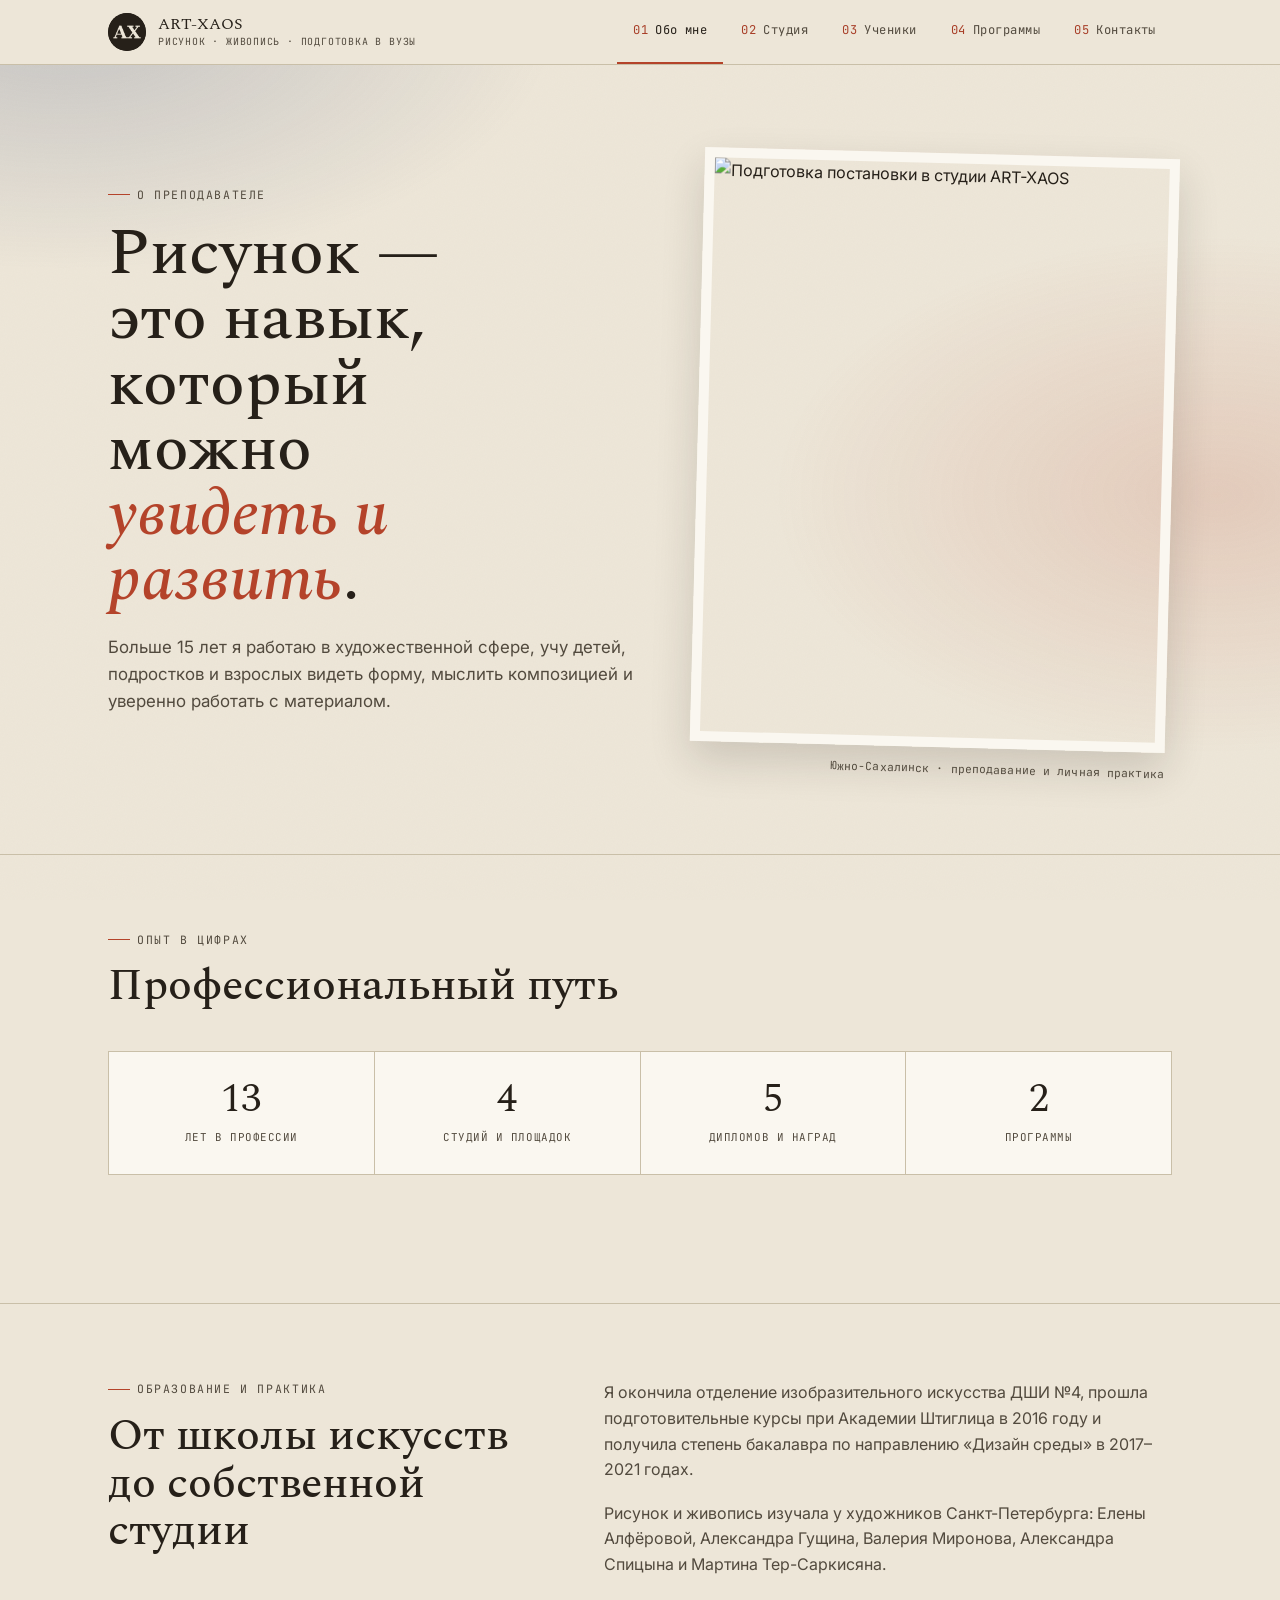
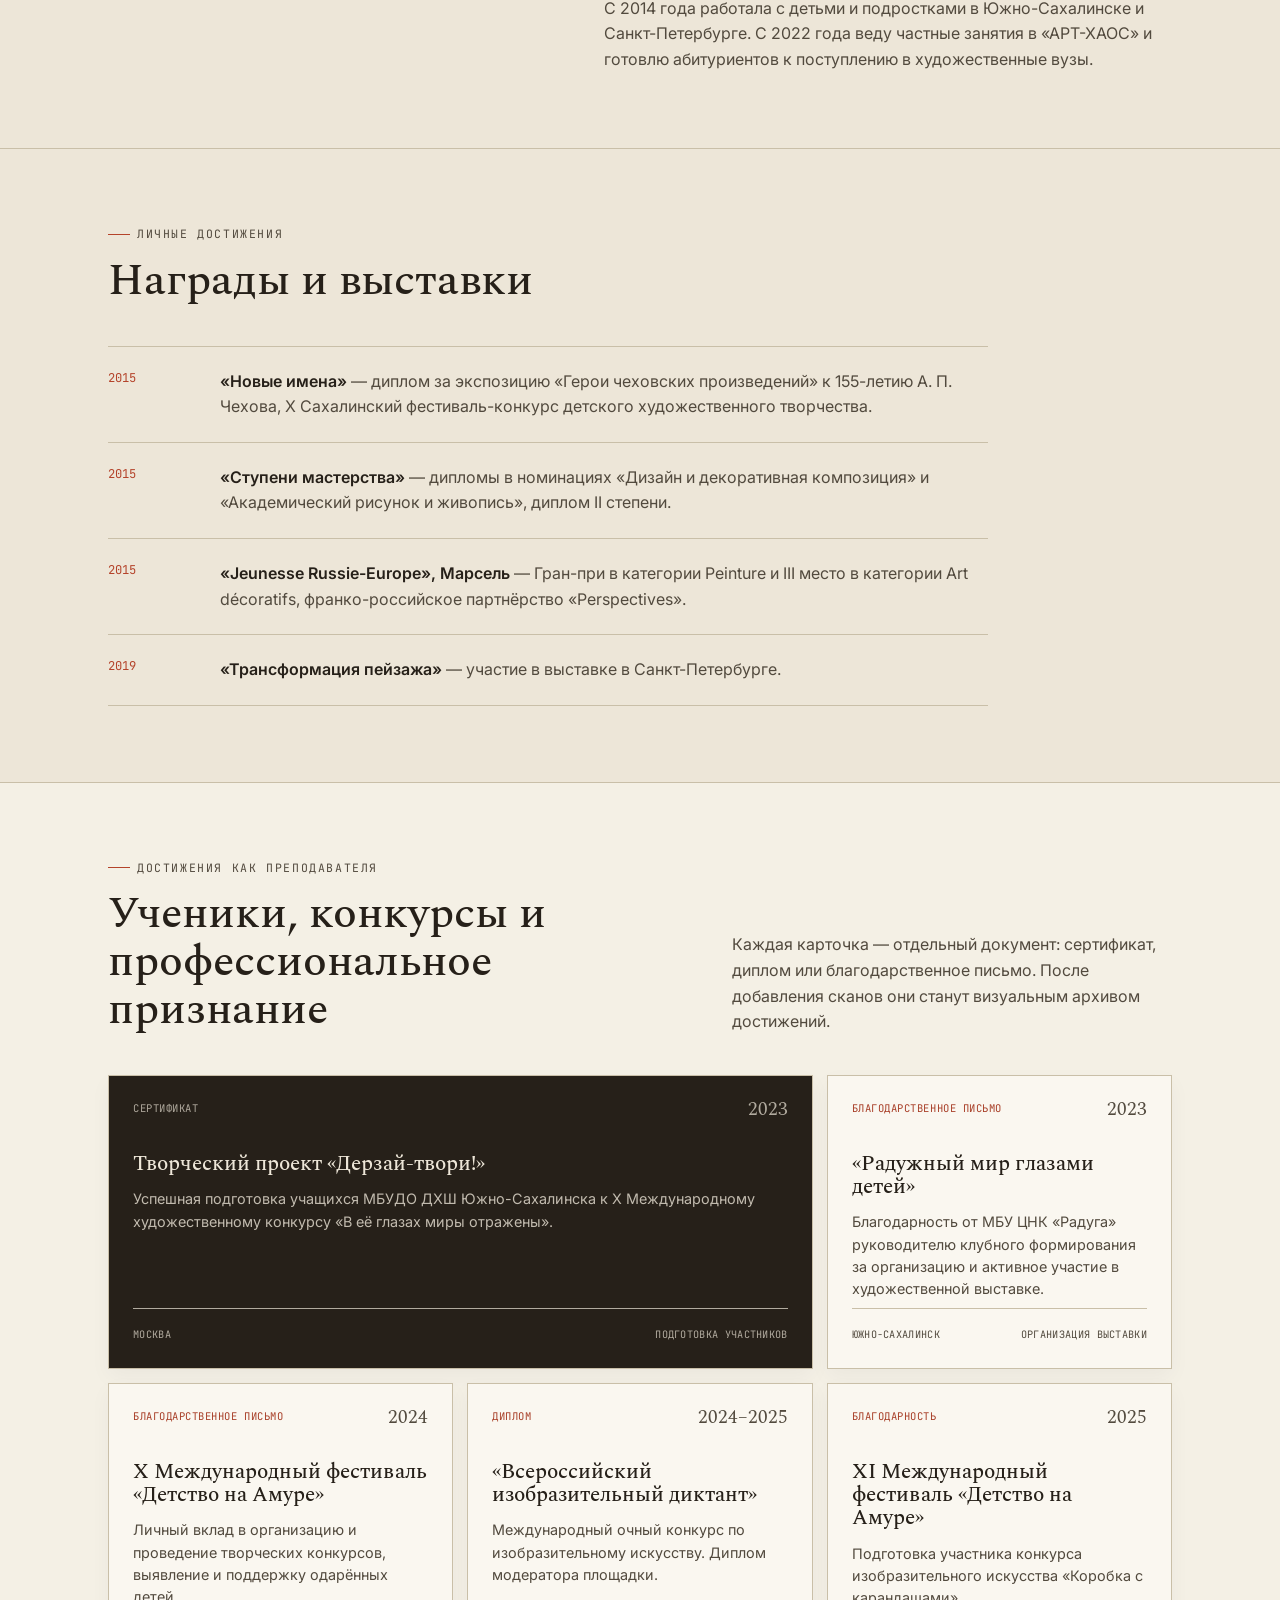
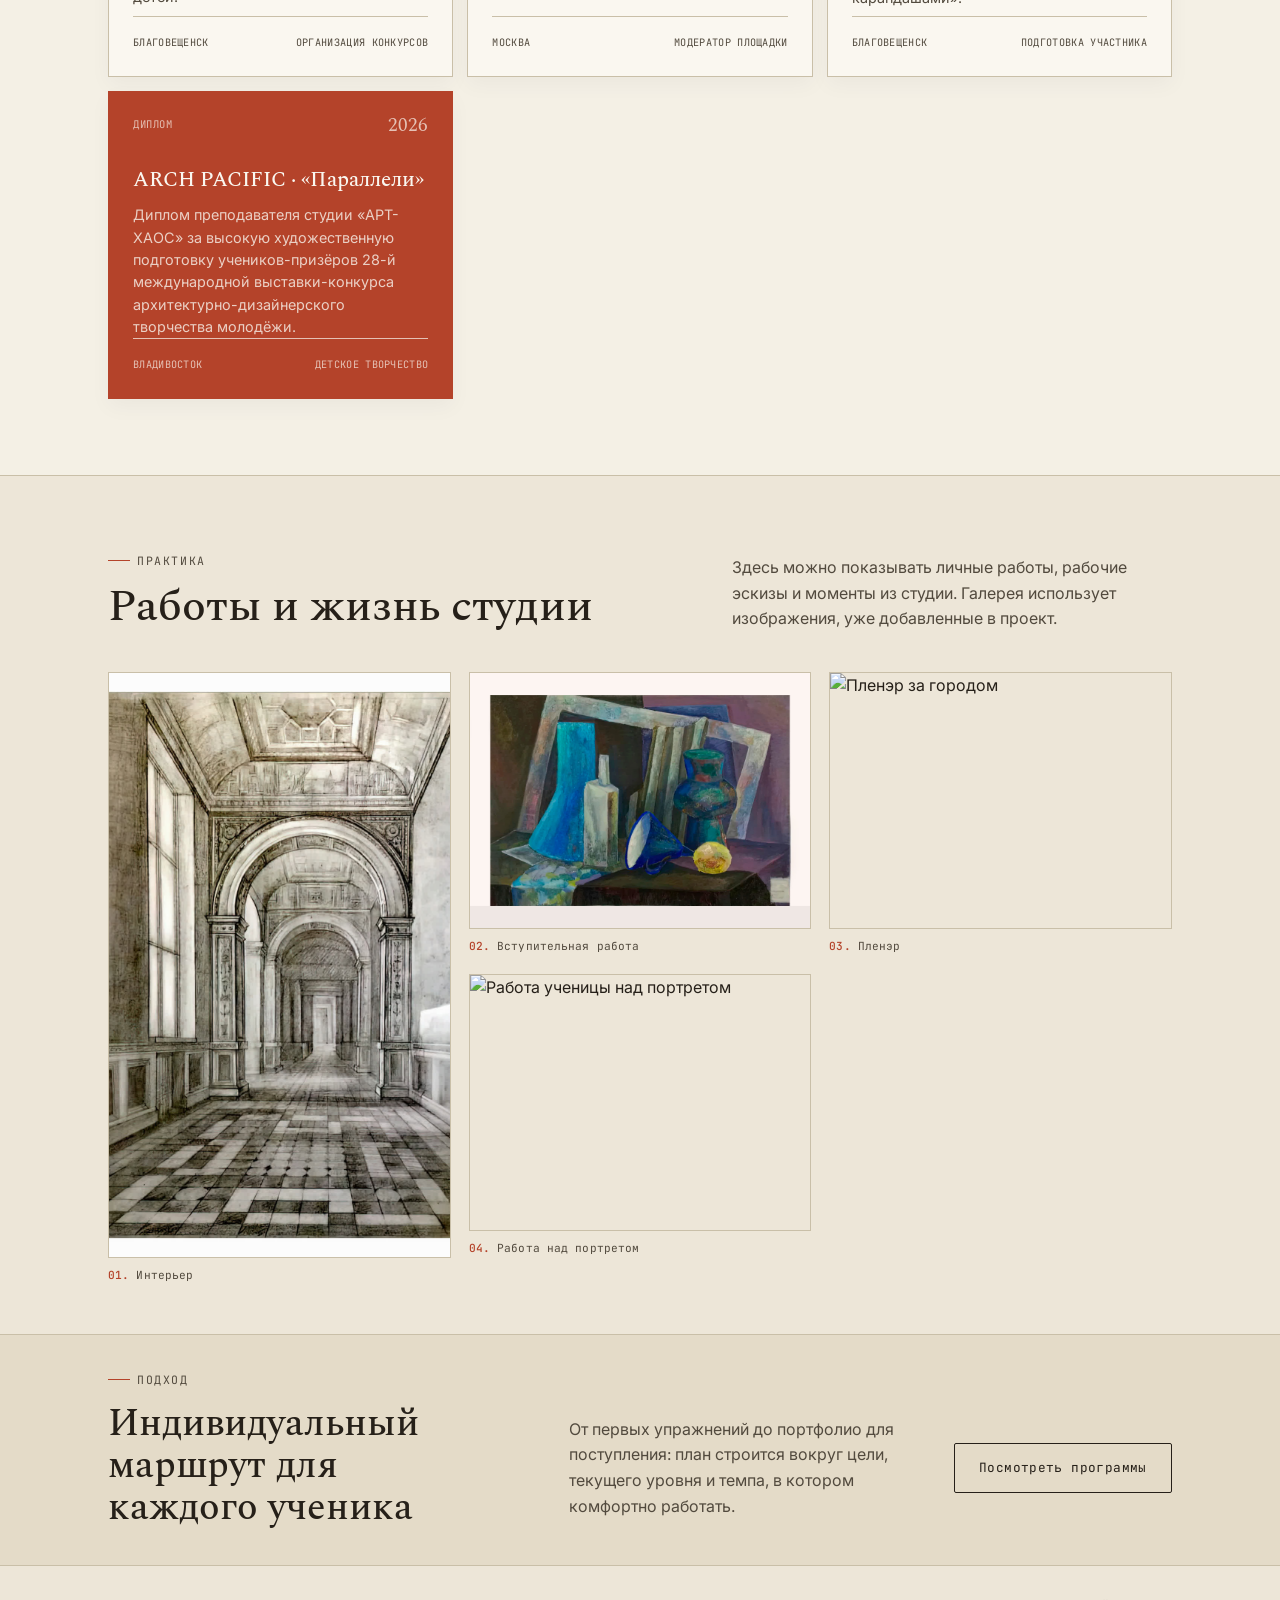
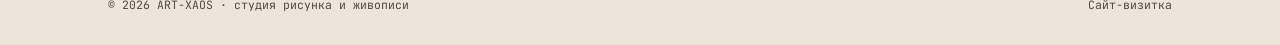
==== about/index.html @ b48380ba "Add files via upload" ====
<!doctype html>
<html lang="ru">
  <head>
    <meta charset="UTF-8" />
    <meta name="viewport" content="width=device-width, initial-scale=1.0" />
    <title>Обо мне — ART-XAOS</title>
    <meta
      name="description"
      content="О преподавателе ART-XAOS: образование, опыт, награды и подход к обучению рисунку, живописи и композиции в Южно-Сахалинске."
    />
    <meta name="robots" content="index, follow" />
    <meta name="author" content="Погорелова Анастасия Сергеевна" />
    <meta name="geo.region" content="RU-SAK" />
    <meta name="geo.placename" content="Южно-Сахалинск" />
    <meta property="og:type" content="profile" />
    <meta property="og:site_name" content="ART-XAOS" />
    <meta property="og:title" content="О преподавателе — ART-XAOS" />
    <meta
      property="og:description"
      content="Опыт, образование и подход преподавателя студии ART-XAOS в Южно-Сахалинске."
    />
    <meta property="og:url" content="https://art-xaos.github.io/about/" />
    <meta
      property="og:image"
      content="https://art-xaos.github.io/assets/images/og-image.png"
    />
    <meta name="twitter:card" content="summary_large_image" />
    <meta name="twitter:title" content="О преподавателе — ART-XAOS" />
    <meta
      name="twitter:description"
      content="Опыт, образование и подход преподавателя ART-XAOS."
    />
    <meta
      name="twitter:image"
      content="https://art-xaos.github.io/assets/images/og-image.png"
    />
    <link rel="canonical" href="https://art-xaos.github.io/about/" />
    <link rel="icon" href="../assets/images/favicon.svg" type="image/svg+xml" />
    <link rel="alternate icon" href="../assets/images/favicon.ico" />
    <link rel="apple-touch-icon" href="../assets/images/apple-touch-icon.png" />
    <link rel="preconnect" href="https://fonts.googleapis.com" />
    <link
      href="https://fonts.googleapis.com/css2?family=Spectral:ital,wght@0,300;0,500;0,600;1,500&family=Inter:wght@400;500;600;700&family=JetBrains+Mono:wght@400;500&display=swap"
      rel="stylesheet"
    />
    <link rel="stylesheet" href="../assets/css/global.css?v=3" />
    <link rel="stylesheet" href="../assets/css/page-about.css" />
    <link rel="stylesheet" href="../assets/css/page-index.css" />
  </head>
  <body>
    <a href="#main-content" class="skip-link">Перейти к содержанию</a>
    <div class="about-wash" aria-hidden="true"></div>

    <header class="site-header">
      <div class="nav-inner">
        <a href="../" class="logo" aria-label="ART-XAOS — главная">
          <img class="logo-mark" src="../assets/images/icon-512.png" />
          <span class="logo-text"
            >ART-XAOS<small>рисунок · живопись · подготовка в вузы</small></span
          >
        </a>
        <button
          class="burger"
          id="burger"
          aria-label="Меню"
          aria-expanded="false"
          aria-controls="tabs"
        >
          <span></span><span></span><span></span>
        </button>
        <ul class="tabs" id="tabs">
          <li>
            <a href="./" aria-current="page"
              ><span class="tab-num">01</span>Обо мне</a
            >
          </li>
          <li>
            <a href="../#studio"><span class="tab-num">02</span>Студия</a>
          </li>
          <li>
            <a href="../#students"><span class="tab-num">03</span>Ученики</a>
          </li>
          <li>
            <a href="../#programs"><span class="tab-num">04</span>Программы</a>
          </li>
          <li>
            <a href="../#contact"><span class="tab-num">05</span>Контакты</a>
          </li>
        </ul>
      </div>
    </header>

    <main id="main-content">
      <section class="about-hero">
        <div class="wrap about-hero__grid">
          <div>
            <div class="eyebrow">О преподавателе</div>
            <h1>
              Рисунок — это навык, который можно <em>увидеть и развить</em>.
            </h1>
            <p class="about-hero__lede">
              Больше 15 лет я работаю в художественной сфере, учу детей,
              подростков и взрослых видеть форму, мыслить композицией и уверенно
              работать с материалом.
            </p>
          </div>
          <figure class="about-hero__photo">
            <img
              src="../assets/images/cats/cat (1).png"
              alt="Подготовка постановки в студии ART-XAOS"
              decoding="async"
            />
            <figcaption>
              Южно-Сахалинск · преподавание и личная практика
            </figcaption>
          </figure>
        </div>
      </section>

      <section class="about-section" aria-labelledby="facts-title">
        <div class="wrap">
          <div class="section-heading">
            <div class="eyebrow">Опыт в цифрах</div>
            <h2 id="facts-title">Профессиональный путь</h2>
          </div>
          <div
            class="stats reveal-group"
            style="justify-content: center; text-align: center"
          >
            <div class="stat">
              <div
                class="num"
                style="justify-content: center; text-align: center"
              >
                <span class="count" data-target="15">0</span>
              </div>
              <div class="label">лет в&nbsp;профессии</div>
            </div>
            <div class="stat">
              <div
                class="num"
                style="justify-content: center; text-align: center"
              >
                <span class="count" data-target="5">0</span>
              </div>
              <div class="label">студий и&nbsp;площадок</div>
            </div>
            <div class="stat">
              <div
                class="num"
                style="justify-content: center; text-align: center"
              >
                <span class="count" data-target="6">0</span>
              </div>
              <div class="label">дипломов и&nbsp;наград</div>
            </div>
            <div class="stat">
              <div
                class="num"
                style="justify-content: center; text-align: center"
              >
                <span class="count" data-target="2">0</span>
              </div>
              <div class="label">программы</div>
            </div>
          </div>
        </div>
      </section>

      <section class="about-section" aria-labelledby="story-title">
        <div class="wrap two-columns">
          <div class="section-heading">
            <div class="eyebrow">Образование и практика</div>
            <h2 id="story-title">От школы искусств до собственной студии</h2>
          </div>
          <div class="prose">
            <p>
              Я окончила отделение изобразительного искусства ДШИ №4, прошла
              подготовительные курсы при Академии Штиглица в 2016 году и
              получила степень бакалавра по направлению «Дизайн среды» в
              2017–2021 годах.
            </p>
            <p>
              Рисунок и живопись изучала у художников Санкт-Петербурга: Елены
              Алфёровой, Александра Гущина, Валерия Миронова, Александра Спицына
              и Мартина Тер-Саркисяна.
            </p>
            <p>
              С 2014 года работала с детьми и подростками в Южно-Сахалинске и
              Санкт-Петербурге. С 2022 года веду частные занятия в «АРТ-ХАОС» и
              готовлю абитуриентов к поступлению в художественные вузы.
            </p>
          </div>
        </div>
      </section>

      <section class="about-section" aria-labelledby="awards-title">
        <div class="wrap">
          <div class="section-heading">
            <div class="eyebrow">Личные достижения</div>
            <h2 id="awards-title">Награды и выставки</h2>
          </div>
          <ol class="awards">
            <li>
              <span>2015</span>
              <p>
                <strong>«Новые имена»</strong> — диплом за экспозицию «Герои
                чеховских произведений» к 155-летию А. П. Чехова, X Сахалинский
                фестиваль-конкурс детского художественного творчества.
              </p>
            </li>
            <li>
              <span>2015</span>
              <p>
                <strong>«Ступени мастерства»</strong> — дипломы в номинациях
                «Дизайн и декоративная композиция» и «Академический рисунок и
                живопись», диплом II степени.
              </p>
            </li>
            <li>
              <span>2015</span>
              <p>
                <strong>«Jeunesse Russie-Europe», Марсель</strong> — Гран-при в
                категории Peinture и III место в категории Art décoratifs,
                франко-российское партнёрство «Perspectives».
              </p>
            </li>
            <li>
              <span>2019</span>
              <p>
                <strong>«Трансформация пейзажа»</strong> — участие в выставке в
                Санкт-Петербурге.
              </p>
            </li>
          </ol>
        </div>
      </section>

      <section
        class="about-section teacher-section"
        aria-labelledby="teaching-awards-title"
      >
        <div class="wrap">
          <div class="section-heading section-heading--row">
            <div>
              <div class="eyebrow">Достижения как преподавателя</div>
              <h2 id="teaching-awards-title">
                Ученики, конкурсы и профессиональное признание
              </h2>
            </div>
            <p>
              Каждая карточка — отдельный документ: сертификат, диплом или
              благодарственное письмо. После добавления сканов они станут
              визуальным архивом достижений.
            </p>
          </div>
          <div class="teaching-awards">
            <article class="teaching-award teaching-award--featured">
              <div class="teaching-award__top">
                <span class="document-type">Сертификат</span
                ><time datetime="2023">2023</time>
              </div>
              <h3>Творческий проект «Дерзай-твори!»</h3>
              <p>
                Успешная подготовка учащихся МБУДО ДХШ Южно-Сахалинска к X
                Международному художественному конкурсу «В её глазах миры
                отражены».
              </p>
              <footer>
                <span>Москва</span><span>Подготовка участников</span>
              </footer>
            </article>
            <article class="teaching-award">
              <div class="teaching-award__top">
                <span class="document-type">Благодарственное письмо</span
                ><time datetime="2023">2023</time>
              </div>
              <h3>«Радужный мир глазами детей»</h3>
              <p>
                Благодарность от МБУ ЦНК «Радуга» руководителю клубного
                формирования за организацию и активное участие в художественной
                выставке.
              </p>
              <footer>
                <span>Южно-Сахалинск</span><span>Организация выставки</span>
              </footer>
            </article>
            <article class="teaching-award">
              <div class="teaching-award__top">
                <span class="document-type">Благодарственное письмо</span
                ><time datetime="2024">2024</time>
              </div>
              <h3>X Международный фестиваль «Детство на Амуре»</h3>
              <p>
                Личный вклад в организацию и проведение творческих конкурсов,
                выявление и поддержку одарённых детей.
              </p>
              <footer>
                <span>Благовещенск</span><span>Организация конкурсов</span>
              </footer>
            </article>
            <article class="teaching-award">
              <div class="teaching-award__top">
                <span class="document-type">Диплом</span
                ><time datetime="2024">2024–2025</time>
              </div>
              <h3>«Всероссийский изобразительный диктант»</h3>
              <p>
                Международный очный конкурс по изобразительному искусству.
                Диплом модератора площадки.
              </p>
              <footer>
                <span>Москва</span><span>Модератор площадки</span>
              </footer>
            </article>
            <article class="teaching-award">
              <div class="teaching-award__top">
                <span class="document-type">Благодарность</span
                ><time datetime="2025">2025</time>
              </div>
              <h3>XI Международный фестиваль «Детство на Амуре»</h3>
              <p>
                Подготовка участника конкурса изобразительного искусства
                «Коробка с карандашами».
              </p>
              <footer>
                <span>Благовещенск</span><span>Подготовка участника</span>
              </footer>
            </article>
            <article class="teaching-award teaching-award--accent">
              <div class="teaching-award__top">
                <span class="document-type">Диплом</span
                ><time datetime="2026">2026</time>
              </div>
              <h3>ARCH PACIFIC · «Параллели»</h3>
              <p>
                Диплом преподавателя студии «АРТ-ХАОС» за высокую художественную
                подготовку учеников-призёров 28-й международной
                выставки-конкурса архитектурно-дизайнерского творчества
                молодёжи.
              </p>
              <footer>
                <span>Владивосток</span><span>Детское творчество</span>
              </footer>
            </article>
          </div>
        </div>
      </section>

      <section class="about-section" aria-labelledby="gallery-title">
        <div class="wrap">
          <div class="section-heading section-heading--row">
            <div>
              <div class="eyebrow">Практика</div>
              <h2 id="gallery-title">Работы и жизнь студии</h2>
            </div>
            <p>
              Здесь можно показывать личные работы, рабочие эскизы и моменты из
              студии. Галерея использует изображения, уже добавленные в проект.
            </p>
          </div>
          <div class="work-gallery">
            <figure class="work-gallery__large">
              <img
                src="../assets/images/art/1.jpg"
                alt="Интерьер"
                loading="lazy"
              />
              <figcaption><b>01.</b> Интерьер</figcaption>
            </figure>
            <figure>
              <img
                src="../assets/images/art/2.jpg"
                alt="Вступительная работа"
                loading="lazy"
              />
              <figcaption><b>02.</b> Вступительная работа</figcaption>
            </figure>
            <figure>
              <img
                src="../assets/images/cats/cat (5).png"
                alt="Пленэр за городом"
                loading="lazy"
              />
              <figcaption><b>03.</b> Пленэр</figcaption>
            </figure>
            <figure>
              <img
                src="../assets/images/cats/cat (8).png"
                alt="Работа ученицы над портретом"
                loading="lazy"
              />
              <figcaption><b>04.</b> Работа над портретом</figcaption>
            </figure>
          </div>
        </div>
      </section>

      <section class="about-section about-section--closing">
        <div class="wrap closing">
          <div>
            <div class="eyebrow">Подход</div>
            <h2>Индивидуальный маршрут для каждого ученика</h2>
          </div>
          <p style="margin-top: 36px">
            От первых упражнений до портфолио для поступления: план строится
            вокруг цели, текущего уровня и темпа, в котором комфортно работать.
          </p>
          <a
            class="btn btn-ghost"
            href="../#programs"
            style="text-align: center; display: block; margin-top: 36px"
            >Посмотреть программы</a
          >
        </div>
      </section>
    </main>

    <footer class="site-footer">
      <div class="wrap footer-content">
        <span>© 2026 ART-XAOS · студия рисунка и живописи</span>
        <span>Сайт-визитка</span>
      </div>
    </footer>
    <script src="../assets/js/global.js?v=2"></script>
    <script src="../assets/js/page-index.js?v=2"></script>
  </body>
</html>
---- assets/css/global.css ----
:root{
  --paper:#EDE6D8;
  --paper-2:#E4DBC8;
  --ink:#262019;
  --ink-soft:#524A3E;
  --line:#C9BFA8;
  --line-strong:#948665;
  --blue:#2E4374;
  --red:#B4432A;
  --red-text:#A83F28;
  --green:#52633B;
  --white:#FAF7F0;
  --radius:2px;
}

*{box-sizing:border-box;}
html{scroll-behavior:auto;}
section[id]{scroll-margin-top:84px;}
body{margin:0;background:var(--paper);color:var(--ink);font-family:'Inter',sans-serif;font-size:16px;line-height:1.6;position:relative;}
body::before{content:'';position:fixed;inset:0;z-index:1;pointer-events:none;opacity:.5;mix-blend-mode:multiply;background-image:url("data:image/svg+xml,%3Csvg xmlns='http://www.w3.org/2000/svg' width='120' height='120'%3E%3Cfilter id='n'%3E%3CfeTurbulence type='fractalNoise' baseFrequency='0.9' numOctaves='2' stitchTiles='stitch'/%3E%3C/filter%3E%3Crect width='100%25' height='100%25' filter='url(%23n)' opacity='0.05'/%3E%3C/svg%3E");}
a{color:inherit;}
img{display:block;max-width:100%;}
h1,h2,h3,h4{margin:0;color:var(--ink);font-family:'Spectral',serif;font-weight:500;}
:focus-visible{outline:2px solid var(--blue);outline-offset:3px;}

.skip-link{position:absolute;top:-100px;left:12px;z-index:200;padding:12px 20px;border-radius:var(--radius);background:var(--ink);color:var(--paper);font-family:'Inter',sans-serif;font-weight:600;text-decoration:none;transition:top .2s ease;}
.skip-link:focus{top:12px;}
.wrap{max-width:1120px;margin:0 auto;padding:0 28px;}
.eyebrow{display:flex;align-items:center;gap:.6em;color:var(--ink-soft);font-family:'JetBrains Mono',monospace;font-size:.72rem;letter-spacing:.14em;text-transform:uppercase;}
.eyebrow::before{display:inline-block;width:22px;height:1px;background:var(--red);content:'';}

/* Buttons */
.btn{display:inline-flex;align-items:center;gap:8px;padding:14px 24px;border:1px solid var(--ink);border-radius:var(--radius);font-family:'JetBrains Mono',monospace;font-size:.8rem;letter-spacing:.03em;text-decoration:none;transition:background .15s,color .15s,border-color .15s,transform .12s ease-out;will-change:transform;}
.btn-primary{background:var(--ink);color:var(--paper);}
.btn-primary:hover{border-color:var(--red);background:var(--red);}
.btn-ghost{background:transparent;color:var(--ink);}
.btn-ghost:hover{background:var(--ink);color:var(--paper);}

/* Site header */
.site-header{position:sticky;top:0;z-index:50;border-bottom:1px solid var(--line);background:var(--paper);}
.nav-inner{display:flex;align-items:center;justify-content:space-between;height:64px;max-width:1120px;margin:0 auto;padding:0 28px;}
.logo{display:flex;align-items:center;padding:12px;padding-left:0;gap:12px;text-decoration:none;}
.logo-mark{display:flex;flex:none;align-items:center;justify-content:center;width:38px;height:38px;border-radius:50%;background:var(--ink);color:var(--paper);font-family:'Spectral',serif;font-size:1rem;}
.logo-text{font-family:'Spectral',serif;font-size:1.02rem;line-height:1.1;}
.logo-text small{display:block;margin-top:3px;color:var(--ink-soft);font-family:'JetBrains Mono',monospace;font-size:.62rem;letter-spacing:.08em;text-transform:uppercase;}
.tabs{display:flex;height:100%;gap:2px;margin:0;padding:0;list-style:none;}
.tabs li{display:flex;}
.tabs a{display:flex;align-items:center;height:64px;padding:0 16px;border-bottom:2px solid transparent;color:var(--ink-soft);font-family:'JetBrains Mono',monospace;font-size:.76rem;letter-spacing:.04em;text-decoration:none;transition:.15s;}
.tabs a:hover{border-bottom-color:var(--line);color:var(--ink);}
.tabs a[aria-current='page']{border-bottom-color:var(--red);color:var(--ink);}
.tab-num{margin-right:7px;color:var(--red-text);}
.burger{display:none;width:44px;height:44px;border:1px solid var(--line);border-radius:var(--radius);background:none;cursor:pointer;}
.burger span{display:block;width:18px;height:1.5px;margin:4px auto;background:var(--ink);}

/* Site footer */
.site-footer{display:flex;align-items:center;justify-content:space-between;flex-wrap:wrap;gap:10px;padding:30px 0;border-top:1px solid var(--line);color:var(--ink-soft);font-family:'JetBrains Mono',monospace;font-size:.72rem;}

@media(max-width:880px){
  .tabs{position:fixed;top:64px;right:16px;z-index:60;flex-direction:column;width:max-content;min-width:200px;max-width:80vw;height:auto;overflow:hidden;border:1px solid var(--line);border-radius:6px;background:var(--white);box-shadow:0 12px 28px rgba(38,32,25,.14);opacity:0;pointer-events:none;transform:translateY(-8px);transition:.2s;}
  .tabs.open{opacity:1;pointer-events:auto;transform:translateY(0);}
  .tabs li{width:100%;}
  .tabs a{width:100%;height:52px;padding:0 20px;border-bottom:1px solid var(--line);white-space:nowrap;}
  .tabs li:last-child a{border-bottom:none;}
  .burger{display:block;}
}
---- assets/css/page-about.css ----
.about-wash{position:fixed;inset:0;z-index:0;pointer-events:none;background:radial-gradient(ellipse 55% 40% at 5% 2%, rgba(46,67,116,.2), transparent 70%),radial-gradient(ellipse 48% 40% at 95% 55%, rgba(180,67,42,.16), transparent 72%);}
.about-hero,.about-section{position:relative;z-index:2;}
.about-hero{padding:88px 0 76px;}
.about-hero__grid{display:grid;grid-template-columns:1.05fr .95fr;gap:64px;align-items:center;}
.about-hero h1{max-width:13ch;margin:18px 0 20px;font-size:clamp(2.4rem,5vw,4.4rem);line-height:1.02;}
.about-hero h1 em{color:var(--red);font-style:italic;}
.about-hero__lede{max-width:58ch;margin:0 0 30px;color:var(--ink-soft);font-size:1.06rem;}
.about-hero__photo{margin:0;transform:rotate(1.5deg);}
.about-hero__photo img{width:100%;aspect-ratio:4/5;border:10px solid var(--white);box-shadow:0 18px 42px rgba(38,32,25,.16);object-fit:cover;}
.about-hero__photo figcaption{margin-top:13px;color:var(--ink-soft);font-family:'JetBrains Mono',monospace;font-size:.7rem;text-align:right;}
.about-section{padding:76px 0;border-top:1px solid var(--line);}
.section-heading{max-width:680px;margin-bottom:40px;}
.section-heading h2{margin-top:14px;font-size:clamp(1.8rem,3.4vw,2.8rem);line-height:1.1;}
.facts-grid{display:grid;grid-template-columns:repeat(4,1fr);gap:1px;margin:0;background:var(--line);border:1px solid var(--line);}
.facts-grid div{padding:28px 22px;background:var(--white);}
.facts-grid dt{font-family:'Spectral',serif;font-size:clamp(2.4rem,4vw,3.4rem);line-height:1;}
.facts-grid dd{margin:10px 0 0;color:var(--ink-soft);font-family:'JetBrains Mono',monospace;font-size:.7rem;letter-spacing:.04em;text-transform:uppercase;}
.two-columns{display:grid;grid-template-columns:.85fr 1.15fr;gap:76px;align-items:start;}
.two-columns .section-heading{margin:0;}
.prose{max-width:62ch;color:var(--ink-soft);}
.prose p{margin:0;}
.prose p+p{margin-top:18px;}
.awards{display:grid;gap:0;max-width:880px;margin:0;padding:0;list-style:none;border-top:1px solid var(--line);}
.awards li{display:grid;grid-template-columns:90px 1fr;gap:22px;padding:22px 0;border-bottom:1px solid var(--line);}
.awards span{color:var(--red);font-family:'JetBrains Mono',monospace;font-size:.76rem;}
.awards p{margin:0;color:var(--ink-soft);}
.awards strong{color:var(--ink);font-weight:600;}
.teacher-section{background:rgba(250,247,240,.55);}
.teaching-awards{display:grid;grid-template-columns:repeat(3,1fr);gap:14px;}
.teaching-award{display:flex;flex-direction:column;min-height:294px;padding:24px;border:1px solid var(--line);background:var(--white);box-shadow:0 8px 20px rgba(38,32,25,.04);transition:transform .2s ease,box-shadow .2s ease;}
.teaching-award:hover{box-shadow:0 14px 30px rgba(38,32,25,.1);transform:translateY(-3px);}
.teaching-award--featured{grid-column:span 2;background:var(--ink);color:var(--paper);}
.teaching-award--accent{background:var(--red);border-color:var(--red);color:var(--white);}
.teaching-award__top{display:flex;align-items:start;justify-content:space-between;gap:12px;}
.document-type{color:var(--red-text);font-family:'JetBrains Mono',monospace;font-size:.66rem;letter-spacing:.05em;text-transform:uppercase;}
.teaching-award time{color:var(--ink-soft);font-family:'Spectral',serif;font-size:1.2rem;line-height:1;}
.teaching-award h3{margin:34px 0 12px;font-size:1.3rem;line-height:1.12;}
.teaching-award p{margin:0;color:var(--ink-soft);font-size:.9rem;line-height:1.55;}
.teaching-award footer{display:flex;justify-content:space-between;gap:12px;margin-top:auto;padding-top:18px;border-top:1px solid var(--line);color:var(--ink-soft);font-family:'JetBrains Mono',monospace;font-size:.64rem;letter-spacing:.03em;text-transform:uppercase;}
.teaching-award--featured h3,.teaching-award--accent h3{color:inherit;}
.teaching-award--featured p,.teaching-award--accent p{color:inherit;opacity:.78;}
.teaching-award--featured .document-type,.teaching-award--accent .document-type{color:inherit;opacity:.68;}
.teaching-award--featured time,.teaching-award--accent time,.teaching-award--featured footer,.teaching-award--accent footer{color:inherit;opacity:.7;}
.teaching-award--featured footer,.teaching-award--accent footer{border-top-color:currentColor;}
.section-heading--row{display:flex;align-items:end;justify-content:space-between;gap:28px;max-width:none;}
.section-heading--row p{max-width:44ch;margin:0;color:var(--ink-soft);}
.work-gallery{display:grid;grid-template-columns:repeat(3,1fr);gap:18px;}
.work-gallery figure{margin:0;}
.work-gallery__large{grid-row:span 2;}
.work-gallery img{width:100%;aspect-ratio:4/3;object-fit:cover;border:1px solid var(--line);}
.work-gallery__large img{height:100%;aspect-ratio:auto;}
.work-gallery figcaption{margin-top:9px;color:var(--ink-soft);font-family:'JetBrains Mono',monospace;font-size:.7rem;}
.work-gallery figcaption b{color:var(--red);font-weight:500;}
.about-section--closing{padding:36px 0;background:var(--paper-2);}
.closing{display:grid;grid-template-columns:1.1fr .9fr auto;gap:40px;align-items:center;}
.closing h2{max-width:18ch;margin-top:14px;font-size:clamp(1.6rem,3vw,2.35rem);line-height:1.12;}
.closing p{max-width:42ch;margin:0;color:var(--ink-soft);}
.footer-content{display:flex;justify-content:space-between;width:100%;gap:14px;}
@media(max-width:880px){
  .about-hero{padding:62px 0;}
  .about-hero__grid,.two-columns,.closing{grid-template-columns:1fr;gap:34px;}
  .facts-grid{grid-template-columns:repeat(2,1fr);}
  .section-heading--row{display:block;}
  .section-heading--row p{margin-top:16px;}
  .work-gallery{grid-template-columns:repeat(2,1fr);}
  .work-gallery__large{grid-row:auto;grid-column:span 2;}
  .work-gallery__large img{aspect-ratio:16/9;}
  .teaching-awards{grid-template-columns:repeat(2,1fr);}
  .teaching-award--featured{grid-column:span 2;}
}
@media(max-width:600px){
  .about-hero h1{font-size:clamp(2.2rem,12vw,3.2rem);}
  .about-section{padding:58px 0;}
  .facts-grid{grid-template-columns:1fr;}
  .awards li{grid-template-columns:1fr;gap:7px;}
  .work-gallery{grid-template-columns:1fr;}
  .work-gallery__large{grid-column:auto;}
  .work-gallery__large img{aspect-ratio:4/3;}
  .teaching-awards{grid-template-columns:1fr;}
  .teaching-award,.teaching-award--featured{grid-column:auto;min-height:0;}
  .teaching-award h3{margin-top:28px;}
  .footer-content{flex-wrap:wrap;}
}
---- assets/css/page-index.css ----
/* ---------- HOMEPAGE ---------- */
.bg-wash {
  position: fixed;
  inset: 0;
  z-index: 0;
  pointer-events: none;
  color: var(--blue);
  background:
    radial-gradient(
      ellipse 70% 55% at 12% -6%,
      currentColor 0%,
      transparent 62%
    ),
    radial-gradient(
      ellipse 60% 50% at 100% 40%,
      currentColor 0%,
      transparent 58%
    ),
    radial-gradient(
      ellipse 65% 55% at 20% 108%,
      currentColor 0%,
      transparent 60%
    );
  opacity: 0.24;
  transition: color 1.3s ease;
}
@media (prefers-reduced-motion: reduce) {
  .bg-wash {
    transition: none;
  }
}
section {
  position: relative;
  z-index: 2;
}

/* ---------- HERO ---------- */
.hero {
  padding: 76px 0 60px;
}
.hero-grid {
  display: grid;
  grid-template-columns: 1.1fr 0.9fr;
  gap: 56px;
  align-items: center;
}
.hero h1 {
  font-size: clamp(2.1rem, 4.4vw, 3.3rem);
  line-height: 1.08;
  margin: 18px 0 20px;
}
.hero h1 em {
  font-style: italic;
  color: var(--red);
}
.hero p.lede {
  max-width: 46ch;
  color: var(--ink-soft);
  font-size: 1.05rem;
}
.btn-row {
  display: flex;
  gap: 14px;
  margin-top: 30px;
  flex-wrap: wrap;
}
.about-more {
  padding-left: 48px;
  padding-right: 48px;
}
.hero-photo {
  position: relative;
}
.hero-photo .frame {
  border: 1px solid var(--ink);
  padding: 10px;
  background: var(--white);
  transform: rotate(-1.2deg);
}
.hero-photo .tag {
  position: absolute;
  bottom: -16px;
  left: 24px;
  background: var(--red);
  color: var(--white);
  font-family: "JetBrains Mono", monospace;
  font-size: 0.68rem;
  letter-spacing: 0.05em;
  padding: 6px 12px;
  transform: rotate(-1.2deg);
}

/* ---------- PLACEHOLDER PHOTO ---------- */
.ph {
  position: relative;
  background:
    repeating-linear-gradient(135deg, #dcd3be 0 2px, transparent 2px 14px),
    var(--paper-2);
  border: 1px dashed var(--line);
  display: flex;
  flex-direction: column;
  align-items: center;
  justify-content: center;
  color: var(--ink-soft);
  text-align: center;
  gap: 8px;
  aspect-ratio: var(--ar, 4/5);
  overflow: hidden;
}
.ph svg {
  width: 26px;
  height: 26px;
  opacity: 0.55;
}
.ph .ph-label {
  font-family: "JetBrains Mono", monospace;
  font-size: 0.68rem;
  letter-spacing: 0.02em;
  padding: 0 14px;
  line-height: 1.4;
}
figure {
  margin: 0;
}
figcaption {
  margin-top: 9px;
  font-family: "JetBrains Mono", monospace;
  font-size: 0.7rem;
  color: var(--ink-soft);
  letter-spacing: 0.01em;
}
figcaption b {
  color: var(--ink);
  font-weight: 500;
}

/* ---------- SECTION HEADS ---------- */
.head {
  max-width: 640px;
  margin-bottom: 44px;
}
.head h2 {
  font-size: clamp(1.7rem, 3vw, 2.4rem);
  margin-top: 14px;
}
.head p {
  color: var(--ink-soft);
  margin-top: 12px;
}
section.block {
  padding: 64px 0;
  border-top: 1px solid var(--line);
}

/* ---------- ABOUT ---------- */
.about-lead {
  max-width: 62ch;
  margin: 0 0 40px;
  color: var(--ink-soft);
}
.about-lead p {
  margin: 0;
}
.about-lead p + p {
  margin-top: 14px;
}
.about-more {
  margin-top: 4px;
}

/* ---------- СЧЁТЧИКИ-ЦИФРЫ ---------- */
.stats {
  display: grid;
  grid-template-columns: repeat(4, 1fr);
  gap: 1px;
  background: var(--line);
  border: 1px solid var(--line);
  margin-bottom: 52px;
}
.stat {
  background: var(--white);
  padding: 28px 22px;
  position: relative;
  overflow: hidden;
  z-index: 0;
}
.stat .num {
  font-family: "Spectral", serif;
  font-size: 2.5rem;
  line-height: 1;
  display: flex;
  align-items: baseline;
  gap: 2px;
  font-variant-numeric: tabular-nums;
}
.stat .num sup {
  font-family: "JetBrains Mono", monospace;
  font-size: 1.05rem;
  color: var(--red);
  top: -0.9em;
}
.stat .label {
  font-family: "JetBrains Mono", monospace;
  font-size: 0.68rem;
  text-transform: uppercase;
  letter-spacing: 0.05em;
  color: var(--ink-soft);
  margin-top: 9px;
}
@media (max-width: 700px) {
  .stats {
    grid-template-columns: repeat(2, 1fr);
  }
  .stat {
    text-align: center;
  }
  .stat .num {
    justify-content: center;
  }
}

.values {
  display: grid;
  grid-template-columns: repeat(4, 1fr);
  gap: 1px;
  background: var(--line);
  border: 1px solid var(--line);
  margin-bottom: 36px;
}
.value {
  background: var(--white);
  padding: 26px 22px;
  position: relative;
  overflow: hidden;
  z-index: 0;
}
.value .n {
  font-family: "JetBrains Mono", monospace;
  color: var(--red);
  font-size: 0.75rem;
}
.value h4 {
  font-size: 1rem;
  margin: 12px 0 8px;
}
.value p {
  font-size: 0.88rem;
  color: var(--ink-soft);
  margin: 0;
}

.gallery {
  display: grid;
  grid-template-columns: repeat(5, 1fr);
  gap: 18px;
}
.gallery figure:nth-child(1) {
  grid-column: span 2;
}
.gallery figure:nth-child(4) {
  grid-column: span 2;
}

@media (max-width: 880px) {
  .hero-grid {
    grid-template-columns: 1fr;
  }
  .values {
    grid-template-columns: repeat(2, 1fr);
  }
  .gallery {
    grid-template-columns: repeat(2, 1fr);
  }
  .gallery figure:nth-child(1),
  .gallery figure:nth-child(4) {
    grid-column: span 2;
  }
}
@media (max-width: 600px) {
  .values {
    grid-template-columns: 1fr;
  }
}

/* ---------- СТУДИЙНАЯ СЕТКА 3×3 С РАЗВОРОТОМ ---------- */
.studio-grid {
  position: relative;
  display: grid;
  grid-template-columns: repeat(3, 1fr);
  grid-template-rows: repeat(3, 1fr);
  gap: 0;
  aspect-ratio: 1;
  width: 50%;
  margin: 0 auto;
  border: 1px solid var(--ink);
}
@media (max-width: 700px) {
  .studio-grid {
    width: 100%;
  }
}
.studio-tile {
  position: relative;
  border: none;
  padding: 0;
  margin: 0;
  overflow: hidden;
  background: var(--paper-2);
  cursor: pointer;
  font: inherit;
  text-align: left;
  color: inherit;
  transform-origin: top left;
  -webkit-tap-highlight-color: transparent;
}
.studio-tile .studio-photo {
  position: absolute;
  inset: 0;
  width: 100%;
  height: 100%;
  object-fit: cover;
  display: block;
}
.studio-tile-tag {
  position: absolute;
  top: 8px;
  left: 8px;
  z-index: 2;
  font-family: "JetBrains Mono", monospace;
  font-size: 0.6rem;
  letter-spacing: 0.03em;
  text-transform: uppercase;
  color: var(--paper);
  background: rgba(38, 32, 25, 0.72);
  padding: 3px 7px;
  border-radius: 2px;
  opacity: 0;
  transform: translateY(-4px);
  transition:
    opacity 0.2s,
    transform 0.2s;
  pointer-events: none;
}
@media (hover: hover) and (pointer: fine) {
  .studio-tile:hover .studio-tile-tag {
    opacity: 1;
    transform: translateY(0);
  }
}
.studio-tile:focus-visible .studio-tile-tag {
  opacity: 1;
  transform: translateY(0);
}
.studio-tile figcaption {
  position: absolute;
  left: 0;
  right: 0;
  bottom: 0;
  z-index: 2;
  padding: 16px 18px;
  margin: 0;
  background: linear-gradient(
    to top,
    rgba(38, 32, 25, 0.85),
    rgba(38, 32, 25, 0)
  );
  color: var(--paper);
  font-family: "JetBrains Mono", monospace;
  font-size: 0.76rem;
  line-height: 1.4;
  opacity: 0;
  transform: translateY(8px);
  transition:
    opacity 0.3s ease 0.12s,
    transform 0.3s ease 0.12s;
  pointer-events: none;
}
.studio-overlay {
  position: absolute;
  inset: 0;
  z-index: 20;
  padding: 0;
  border: 0;
  background: var(--ink);
  cursor: zoom-out;
  overflow: hidden;
  transform-origin: top left;
}
.studio-overlay[hidden] {
  display: none;
}
.studio-overlay__image {
  width: 100%;
  height: 100%;
  object-fit: cover;
}
.studio-overlay__caption {
  position: absolute;
  right: 0;
  bottom: 0;
  left: 0;
  padding: 18px;
  color: var(--paper);
  background: linear-gradient(to top, rgba(38, 32, 25, 0.88), transparent);
  font-family: "JetBrains Mono", monospace;
  font-size: 0.76rem;
  line-height: 1.4;
  text-align: left;
}
@media (prefers-reduced-motion: reduce) {
  .studio-tile {
    transition: none;
  }
  .studio-tile figcaption {
    transition: none;
  }
}

/* ---------- ACHIEVEMENTS ---------- */
.student-card {
  border: 1px solid var(--line);
  background: var(--white);
  margin-bottom: 26px;
}
.student-top {
  display: flex;
  gap: 20px;
  padding: 26px;
  border-bottom: 1px solid var(--line);
  align-items: center;
  flex-wrap: wrap;
}
.avatar {
  width: 74px;
  height: 74px;
  border-radius: 50%;
  flex: none;
}
.avatar.ph {
  aspect-ratio: 1;
}
.avatar svg {
  width: 20px;
  height: 20px;
}
.student-id h4 {
  font-size: 1.15rem;
}
.student-id span {
  font-family: "JetBrains Mono", monospace;
  font-size: 0.75rem;
  color: var(--ink-soft);
}
.student-meta {
  margin-left: auto;
  display: flex;
  gap: 26px;
  flex-wrap: wrap;
}
.student-meta div {
  font-family: "JetBrains Mono", monospace;
  font-size: 0.68rem;
  color: var(--ink-soft);
  text-transform: uppercase;
  letter-spacing: 0.05em;
}
.student-meta strong {
  display: block;
  font-family: "Inter", sans-serif;
  font-size: 0.92rem;
  color: var(--ink);
  text-transform: none;
  letter-spacing: 0;
  margin-top: 4px;
  font-weight: 500;
}
.student-body {
  padding: 26px;
  display: grid;
  grid-template-columns: 1.1fr 1.4fr;
  gap: 28px;
}
.student-body p {
  color: var(--ink-soft);
  margin: 0 0 10px;
  font-size: 0.94rem;
}
.before-after {
  display: flex;
  align-items: center;
  gap: 14px;
}
.before-after .ph {
  aspect-ratio: 1/1;
}
.arrow {
  font-family: "JetBrains Mono", monospace;
  color: var(--red);
  font-size: 1.1rem;
  flex: none;
}
@media (max-width: 760px) {
  .student-body {
    grid-template-columns: 1fr;
  }
  .student-meta {
    margin-left: 0;
  }
}

/* ---------- PROGRAMS ---------- */
.programs {
  display: grid;
  grid-template-columns: repeat(3, 1fr);
  gap: 1px;
  background: var(--line);
  border: 1px solid var(--line);
}
.programs--pricing {
  grid-template-columns: repeat(2, 1fr);
}
.program {
  background: var(--white);
  padding: 32px 26px;
  display: flex;
  flex-direction: column;
}
.program .n {
  font-family: "JetBrains Mono", monospace;
  font-size: 0.72rem;
  color: var(--red);
}
.program h3 {
  font-size: 1.15rem;
  padding-top: 8px;
  margin: 14px 0 10px;
}
.program p {
  color: var(--ink-soft);
  font-size: 0.9rem;
  flex: 1;
}
.program .meta {
  display: flex;
  justify-content: space-between;
  font-family: "JetBrains Mono", monospace;
  font-size: 0.68rem;
  color: var(--ink-soft);
  border-top: 1px solid var(--line);
  padding-top: 14px;
  margin-top: 16px;
  text-transform: uppercase;
  letter-spacing: 0.04em;
}
.price-list {
  list-style: none;
  margin: 16px 0 0;
  padding: 0;
  border-top: 1px solid var(--line);
}
.price-list li {
  display: flex;
  flex-wrap: wrap;
  justify-content: space-between;
  align-items: baseline;
  gap: 6px 14px;
  padding: 9px 0;
  border-bottom: 1px solid var(--line);
}
.price-list li span:first-child {
  color: var(--ink-soft);
  font-size: 0.85rem;
}
.price-list li span:last-child {
  font-family: "JetBrains Mono", monospace;
  font-size: 0.82rem;
  font-weight: 500;
  color: #000;
  white-space: nowrap;
}
@media (max-width: 880px) {
  .programs {
    grid-template-columns: 1fr;
  }
}

/* ---------- НАГРАДЫ ---------- */
.awards-list {
  list-style: none;
  padding: 0;
  margin: 0 0 54px;
  display: grid;
  gap: 14px;
}
.awards-list li {
  padding-left: 26px;
  position: relative;
  color: var(--ink-soft);
  font-size: 0.92rem;
  line-height: 1.5;
}
.awards-list li::before {
  content: "";
  position: absolute;
  left: 0;
  top: 0.6em;
  width: 16px;
  height: 1px;
  background: var(--red);
}
.awards-list li b {
  color: var(--ink);
  font-weight: 500;
}

/* ---------- CONTACT ---------- */
.contact-grid {
  display: grid;
  grid-template-columns: 1fr 1fr;
  gap: 56px;
}
.contact-list {
  list-style: none;
  padding: 0;
  margin: 0 0 30px;
}
.contact-list li {
  padding: 14px 0;
  border-bottom: 1px solid var(--line);
  display: flex;
  flex-direction: column;
  gap: 5px;
}
.contact-list li span:first-child {
  font-family: "JetBrains Mono", monospace;
  font-size: 0.68rem;
  color: var(--ink-soft);
  text-transform: uppercase;
  letter-spacing: 0.05em;
}
.contact-list li span:last-child {
  font-family: "Spectral", serif;
  font-size: 1.05rem;
}
.contact-list li span:last-child a {
  color: inherit;
  text-decoration: none;
  border-bottom: 1px solid var(--line);
  transition: border-color 0.15s;
}
.contact-list li span:last-child a:hover {
  border-color: var(--ink);
}
.social-row {
  display: flex;
  gap: 10px;
}
.social-row a {
  width: 44px;
  height: 44px;
  border: 1px solid var(--ink);
  border-radius: 50%;
  display: flex;
  align-items: center;
  justify-content: center;
  color: var(--ink);
  text-decoration: none;
  transition:
    background-color 0.15s,
    border-color 0.15s,
    color 0.15s;
}
.social-row a svg {
  width: 18px;
  height: 18px;
}
.social-row a.social-tg:hover {
  background: #0088cc;
  border-color: #0088cc;
  color: #fff;
}
.social-row a.social-ig:hover {
  background: linear-gradient(135deg, #feda77, #f58529, #dd2a7b, #8134af);
  border-color: transparent;
  color: #fff;
}
form {
  display: flex;
  flex-direction: column;
  gap: 16px;
}
form > div {
  display: flex;
  flex-direction: column;
}
form label {
  display: block;
  font-family: "JetBrains Mono", monospace;
  font-size: 0.68rem;
  text-transform: uppercase;
  letter-spacing: 0.05em;
  color: var(--ink-soft);
  margin-bottom: 8px;
}
form input,
form textarea {
  width: 100%;
  font-family: "Inter", sans-serif;
  font-size: 16px;
  padding: 12px 14px;
  border: 1px solid var(--line-strong);
  background: var(--white);
  border-radius: var(--radius);
  color: var(--ink);
}
form input.invalid,
form textarea.invalid {
  border-color: var(--red-text);
}
form input.invalid:focus,
form textarea.invalid:focus {
  outline-color: var(--red-text);
}
.field-error {
  display: none;
  margin-top: 6px;
  font-family: "JetBrains Mono", monospace;
  font-size: 0.74rem;
  color: var(--red-text);
}
.field-error.visible {
  display: block;
}
form textarea {
  resize: vertical;
  min-height: 90px;
}
.form-status {
  font-family: "JetBrains Mono", monospace;
  font-size: 0.78rem;
  margin: 2px 0 0;
  color: var(--ink-soft);
  min-height: 1.3em;
  line-height: 1.5;
}
.form-status--ok {
  color: var(--green);
}
.form-status--error {
  color: var(--red-text);
}
.form-status a {
  color: inherit;
}
form button:disabled {
  opacity: 0.55;
  cursor: not-allowed;
}
@media (max-width: 880px) {
  .contact-grid {
    grid-template-columns: 1fr;
  }
}

#contact-form {
  padding-top: 14px;
}
.form-privacy {
  font-size: 12px;
  color: var(--ink-soft);
}

/* ---------- ПОЯВЛЕНИЕ ПРИ СКРОЛЛЕ ---------- */
.reveal {
  opacity: 0;
  transform: translateY(26px);
  transition:
    opacity 0.7s ease,
    transform 0.7s ease;
}
.reveal.in-view {
  opacity: 1;
  transform: translateY(0);
}
.reveal-group > * {
  opacity: 0;
  transform: translateY(22px);
  transition:
    opacity 0.6s ease,
    transform 0.6s ease;
}
.reveal-group.in-view > * {
  opacity: 1;
  transform: translateY(0);
}
.reveal-group.in-view > *:nth-child(2) {
  transition-delay: 0.08s;
}
.reveal-group.in-view > *:nth-child(3) {
  transition-delay: 0.16s;
}
.reveal-group.in-view > *:nth-child(4) {
  transition-delay: 0.24s;
}
.reveal-group.in-view > *:nth-child(5) {
  transition-delay: 0.32s;
}
.reveal-group.in-view > *:nth-child(6) {
  transition-delay: 0.4s;
}
@media (prefers-reduced-motion: reduce) {
  .reveal,
  .reveal-group > * {
    opacity: 1 !important;
    transform: none !important;
    transition: none !important;
  }
  .sig-draw path {
    stroke-dashoffset: 0 !important;
    transition: none !important;
  }
}

/* ---------- АКВАРЕЛЬНЫЕ ПЯТНА ЗА ЗАГОЛОВКАМИ ---------- */
.head {
  position: relative;
}
.head::before {
  content: "";
  position: absolute;
  width: 280px;
  height: 230px;
  left: -70px;
  top: -56px;
  background:
    radial-gradient(
      circle at 34% 30%,
      var(--wc, var(--blue)) 0%,
      transparent 62%
    ),
    radial-gradient(
      circle at 62% 62%,
      var(--wc, var(--blue)) 0%,
      transparent 55%
    );
  filter: blur(26px);
  opacity: 0.28;
  z-index: -1;
  transform: rotate(-6deg);
  pointer-events: none;
}
.head--blue {
  --wc: var(--blue);
}
.head--red {
  --wc: var(--red);
}
.head--green {
  --wc: var(--green);
}

/* ---------- ПОДПИСЬ-РОСЧЕРК ---------- */
.signature {
  color: var(--red);
  display: inline-block;
}
.signature path {
  stroke-dasharray: 520;
  stroke-dashoffset: 520;
  transition: stroke-dashoffset 1.5s ease 0.3s;
}
.signature.in-view path {
  stroke-dashoffset: 0;
}
.hero-signature {
  margin-top: 34px;
  display: flex;
  align-items: center;
  gap: 12px;
  flex-wrap: wrap;
}
.hero-signature span {
  font-family: "JetBrains Mono", monospace;
  font-size: 0.68rem;
  color: var(--ink-soft);
  letter-spacing: 0.04em;
  text-transform: uppercase;
}
.footer-signature {
  color: var(--ink-soft);
}
.footer-signature path {
  stroke-dasharray: 520;
  stroke-dashoffset: 0;
}

/* ---------- ЗАЛИВКА ЦВЕТОМ ПРИ НАВЕДЕНИИ (программы, заголовки секций) ---------- */
.text-fill {
  display: inline-block;
  background-image: linear-gradient(90deg, var(--red) 50%, var(--ink) 50%);
  background-size: 200% 100%;
  background-position: 100% 0;
  -webkit-background-clip: text;
  background-clip: text;
  color: transparent;
  transition: background-position 0.5s ease;
  width: fit-content;
}
.head h2 {
  transition: color 0.4s ease;
}
@media (hover: hover) and (pointer: fine) {
  .program:hover h3.text-fill {
    background-position: 0 0;
  }
  .head:hover h2 {
    color: var(--red);
  }
}
@media (prefers-reduced-motion: reduce) {
  .text-fill,
  .head h2 {
    transition: none;
  }
}

/* ---------- ЗАЛИВКА ФОНА ПРИ НАВЕДЕНИИ (счётчики, ценности) ---------- */
.stat::before,
.value::before {
  content: "";
  position: absolute;
  inset: 0;
  background: var(--red);
  transform: scaleY(0);
  transform-origin: bottom;
  transition: transform 0.4s ease;
  z-index: -1;
}
.stat .num,
.stat .label,
.stat .num sup,
.value .n,
.value h4,
.value p {
  position: relative;
  z-index: 1;
  transition: color 0.3s ease;
}
@media (hover: hover) and (pointer: fine) {
  .stat:hover::before,
  .value:hover::before {
    transform: scaleY(1);
  }
  .stat:hover .num,
  .stat:hover .label,
  .stat:hover .num sup,
  .value:hover .n,
  .value:hover h4,
  .value:hover p {
    color: var(--paper);
  }
}
@media (prefers-reduced-motion: reduce) {
  .stat::before,
  .value::before {
    transition: none;
  }
}

/* ---------- ПОЛОСКА ПРОГРЕССА ПРОКРУТКИ ---------- */
.scroll-progress {
  position: fixed;
  top: 0;
  left: 0;
  right: 0;
  height: 3px;
  z-index: 120;
  background: transparent;
  pointer-events: none;
}
.scroll-progress-bar {
  height: 100%;
  width: 0%;
  background: var(--red);
  transition: width 0.08s linear;
}
@media (prefers-reduced-motion: reduce) {
  .scroll-progress-bar {
    transition: none;
  }
}

.field-checkbox {
  display: flex;
  gap: 10px;
  font-size: 0.9em;
  flex-direction: row;
  align-items: center;
}
.field-checkbox input[type="checkbox"] {
  width: 18px;
  height: 18px;
  margin-top: 2px;
  flex-shrink: 0;
  accent-color: var(--ink);
}
.field-checkbox label a {
  text-decoration: underline;
}
.field-checkbox input.invalid + label {
  color: var(--red, #b4432a);
}

/* ---------- КНОПКА «НАВЕРХ» ---------- */
.to-top {
  position: fixed;
  right: 20px;
  bottom: 20px;
  z-index: 120;
  width: 46px;
  height: 46px;
  border-radius: 50%;
  background: var(--ink);
  color: var(--paper);
  border: none;
  cursor: pointer;
  display: flex;
  align-items: center;
  justify-content: center;
  box-shadow: 0 8px 20px rgba(38, 32, 25, 0.22);
  opacity: 0;
  transform: translateY(12px);
  pointer-events: none;
  transition:
    opacity 0.25s ease,
    transform 0.25s ease,
    background 0.15s ease;
}
.to-top svg {
  width: 20px;
  height: 20px;
}
.to-top.visible {
  opacity: 1;
  transform: translateY(0);
  pointer-events: auto;
}
.to-top:hover {
  background: var(--red);
}
@media (prefers-reduced-motion: reduce) {
  .to-top {
    transition: opacity 0.01s linear;
  }
}

.before-after {
  display: flex;
  align-items: flex-start;
  justify-content: center;
  gap: 8px;
  width: 100%;
}

.student-work {
  flex: 1;
  min-width: 0;
  margin: 0;
}

.student-image {
  width: 100%;
  height: 330px;
  display: flex;
  align-items: flex-start;
  justify-content: center;
}

.student-image img {
  display: block;
  height: 305px;
  width: auto;
  object-fit: contain;
  border: solid 1px var(--line);
}

.student-work figcaption {
  margin-top: 10px;
  font-family: "JetBrains Mono", monospace;
  font-size: 0.7rem;
  line-height: 1.4;
  color: var(--ink-soft);
  text-align: center;
}
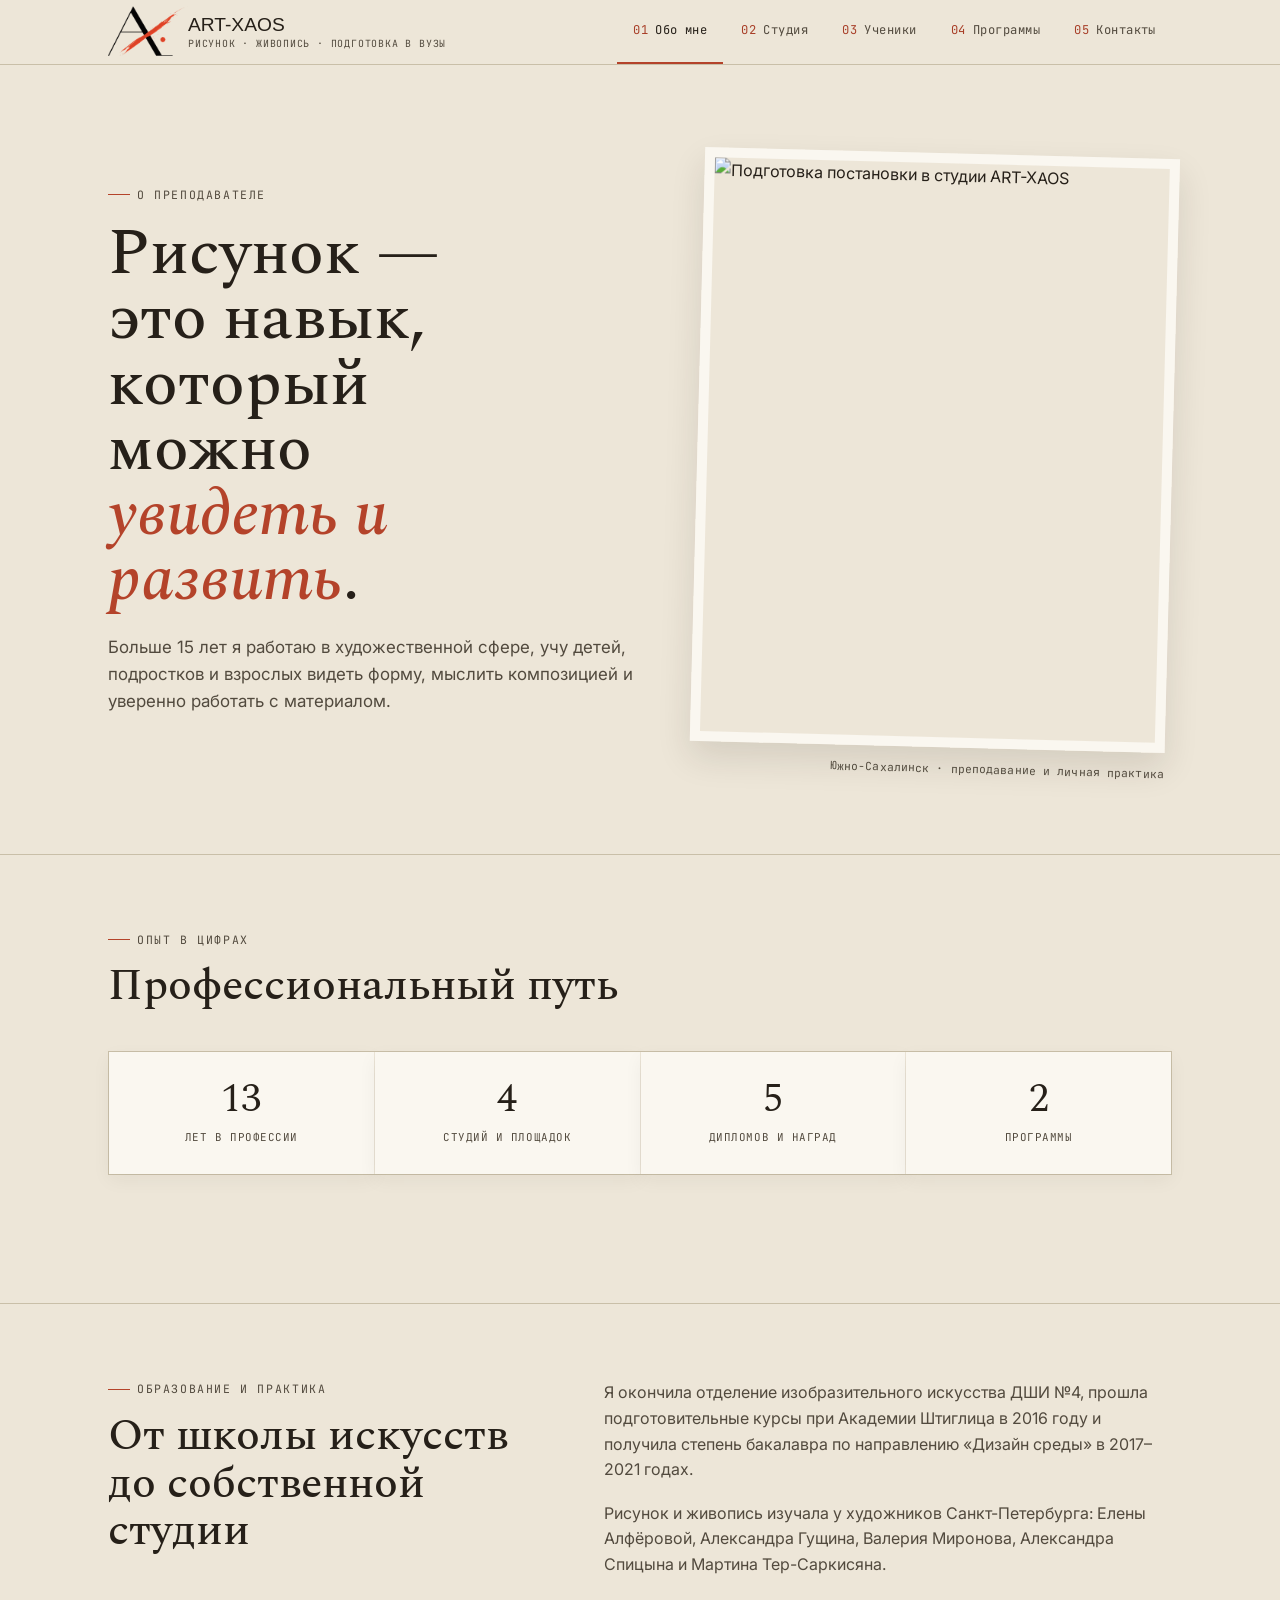
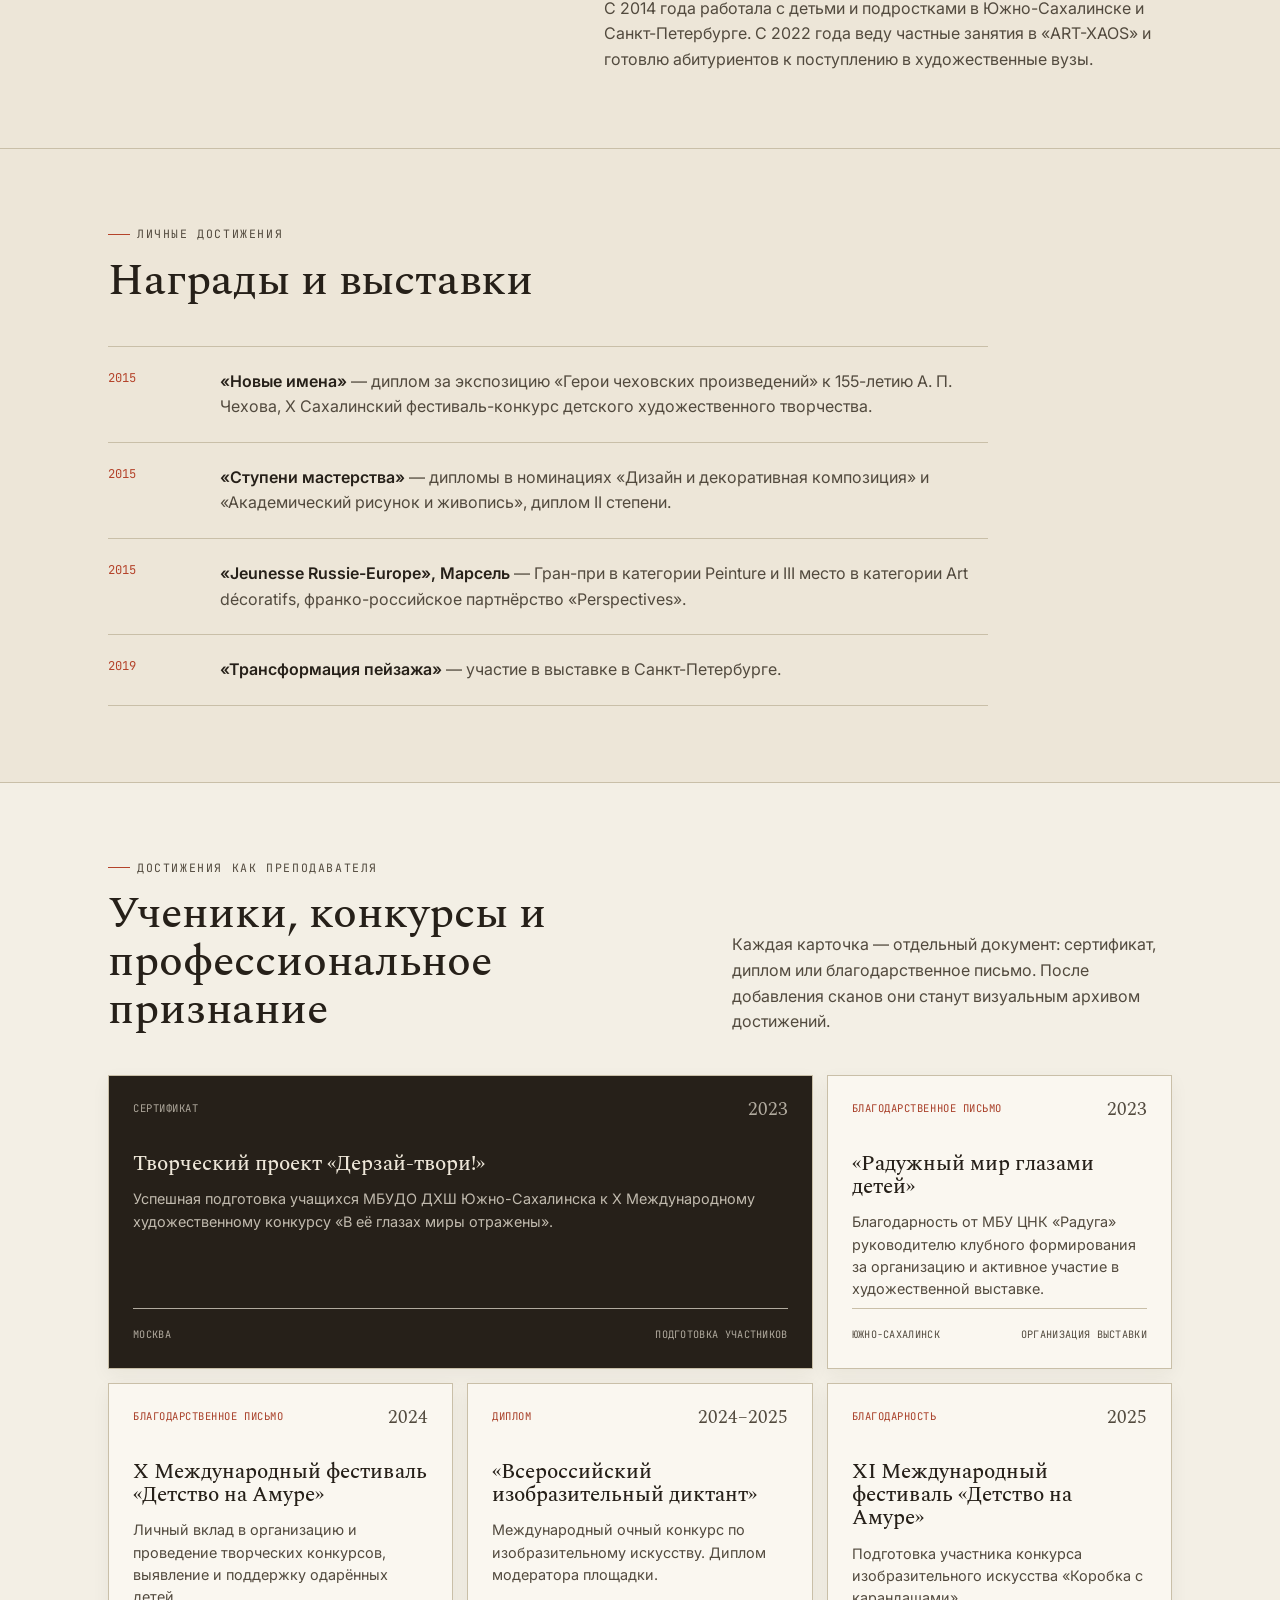
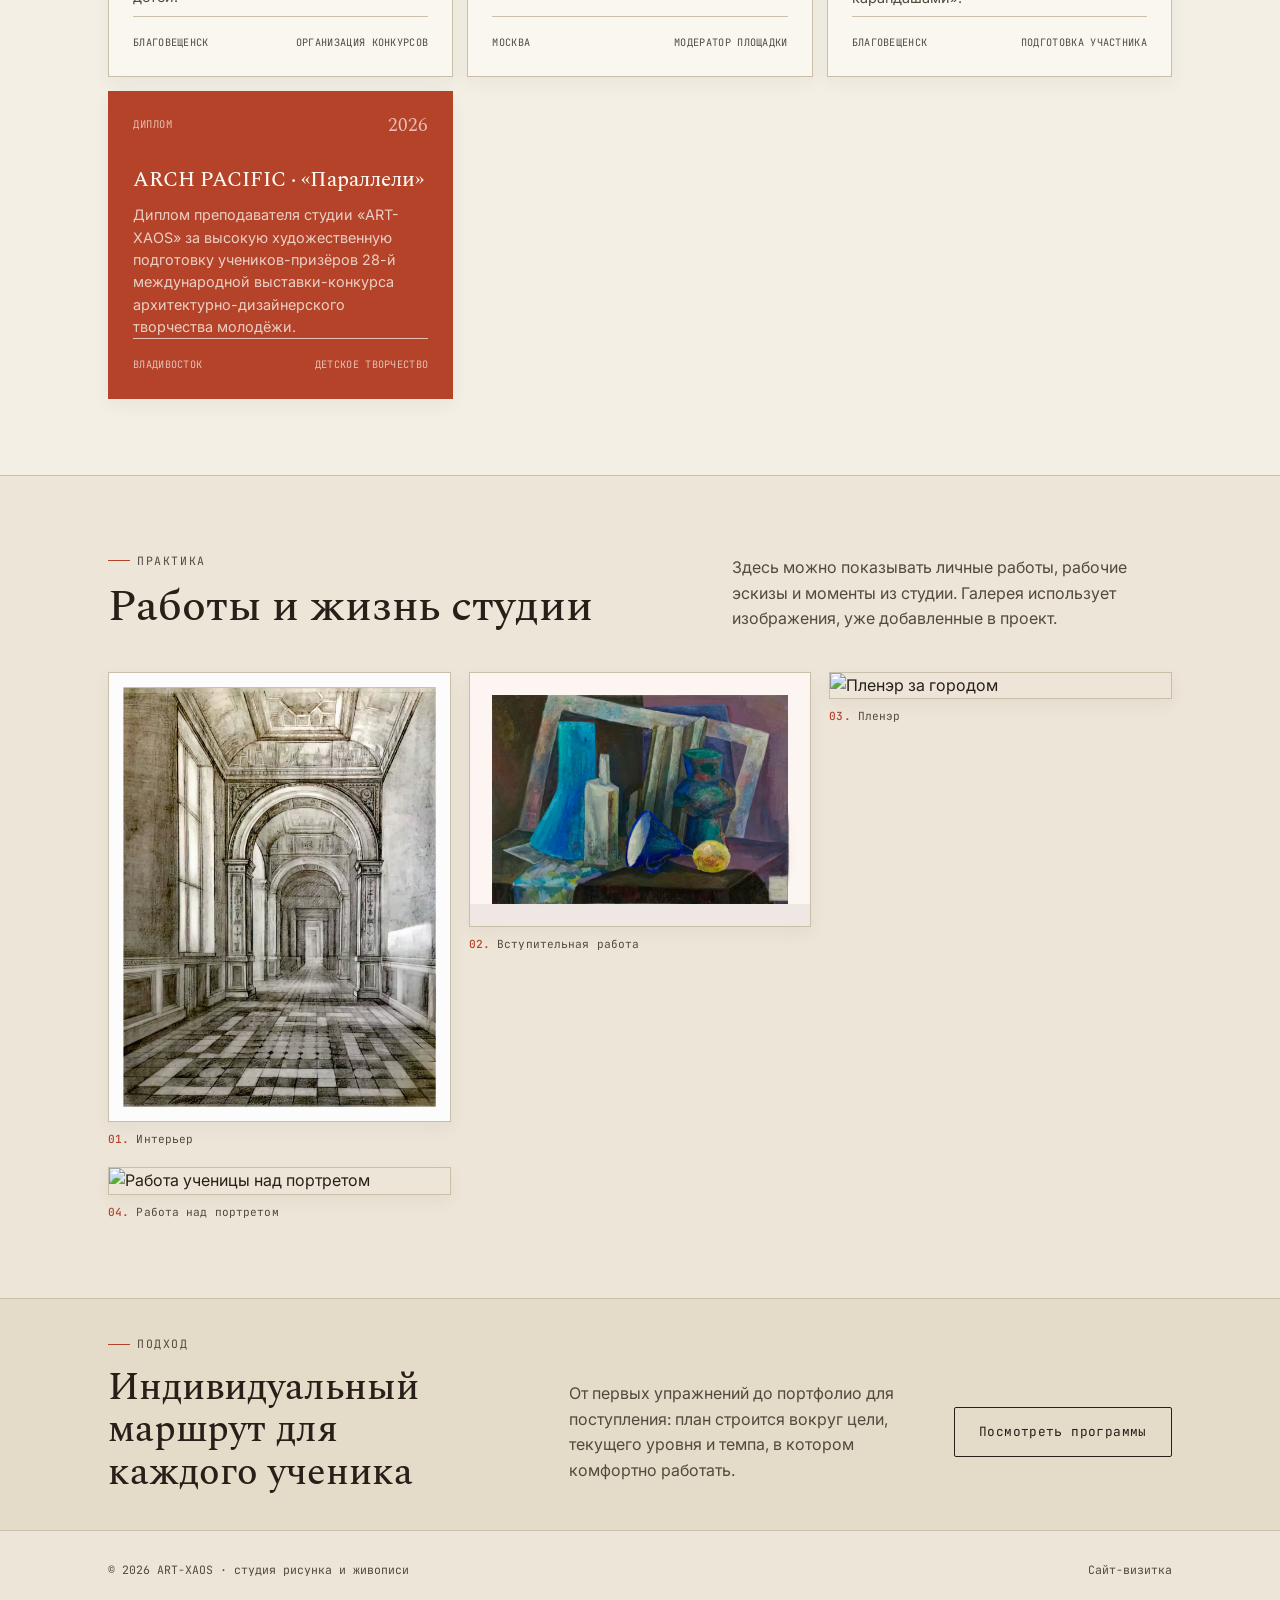
==== commit 28416d64: "Add files via upload" ====
--- a/about/index.html
+++ b/about/index.html
@@ -43,18 +43,21 @@
       href="https://fonts.googleapis.com/css2?family=Spectral:ital,wght@0,300;0,500;0,600;1,500&family=Inter:wght@400;500;600;700&family=JetBrains+Mono:wght@400;500&display=swap"
       rel="stylesheet"
     />
-    <link rel="stylesheet" href="../assets/css/global.css?v=3" />
-    <link rel="stylesheet" href="../assets/css/page-about.css" />
-    <link rel="stylesheet" href="../assets/css/page-index.css" />
+    <link rel="stylesheet" href="../assets/css/global.css?v=7" />
+    <link rel="stylesheet" href="../assets/css/page-about.css?v=2" />
+    <link rel="stylesheet" href="../assets/css/page-index.css?v=9" />
   </head>
   <body>
     <a href="#main-content" class="skip-link">Перейти к содержанию</a>
-    <div class="about-wash" aria-hidden="true"></div>
 
     <header class="site-header">
       <div class="nav-inner">
         <a href="../" class="logo" aria-label="ART-XAOS — главная">
-          <img class="logo-mark" src="../assets/images/icon-512.png" />
+          <img
+            class="logo-mark"
+            alt="Логотип ART-XAOS"
+            src="../assets/images/logo-mark.png"
+          />
           <span class="logo-text"
             >ART-XAOS<small>рисунок · живопись · подготовка в вузы</small></span
           >
@@ -92,7 +95,7 @@
 
     <main id="main-content">
       <section class="about-hero">
-        <div class="wrap about-hero__grid">
+        <div class="wrap about-hero__grid reveal">
           <div>
             <div class="eyebrow">О преподавателе</div>
             <h1>
@@ -109,6 +112,7 @@
               src="../assets/images/cats/cat (1).png"
               alt="Подготовка постановки в студии ART-XAOS"
               decoding="async"
+              fetchpriority="high"
             />
             <figcaption>
               Южно-Сахалинск · преподавание и личная практика
@@ -118,47 +122,32 @@
       </section>
 
       <section class="about-section" aria-labelledby="facts-title">
-        <div class="wrap">
+        <div class="wrap reveal">
           <div class="section-heading">
             <div class="eyebrow">Опыт в цифрах</div>
             <h2 id="facts-title">Профессиональный путь</h2>
           </div>
-          <div
-            class="stats reveal-group"
-            style="justify-content: center; text-align: center"
-          >
+          <div class="stats reveal-group">
             <div class="stat">
-              <div
-                class="num"
-                style="justify-content: center; text-align: center"
-              >
+              <div class="num">
                 <span class="count" data-target="15">0</span>
               </div>
               <div class="label">лет в&nbsp;профессии</div>
             </div>
             <div class="stat">
-              <div
-                class="num"
-                style="justify-content: center; text-align: center"
-              >
+              <div class="num">
                 <span class="count" data-target="5">0</span>
               </div>
               <div class="label">студий и&nbsp;площадок</div>
             </div>
             <div class="stat">
-              <div
-                class="num"
-                style="justify-content: center; text-align: center"
-              >
+              <div class="num">
                 <span class="count" data-target="6">0</span>
               </div>
               <div class="label">дипломов и&nbsp;наград</div>
             </div>
             <div class="stat">
-              <div
-                class="num"
-                style="justify-content: center; text-align: center"
-              >
+              <div class="num">
                 <span class="count" data-target="2">0</span>
               </div>
               <div class="label">программы</div>
@@ -168,7 +157,7 @@
       </section>
 
       <section class="about-section" aria-labelledby="story-title">
-        <div class="wrap two-columns">
+        <div class="wrap two-columns reveal">
           <div class="section-heading">
             <div class="eyebrow">Образование и практика</div>
             <h2 id="story-title">От школы искусств до собственной студии</h2>
@@ -187,7 +176,7 @@
             </p>
             <p>
               С 2014 года работала с детьми и подростками в Южно-Сахалинске и
-              Санкт-Петербурге. С 2022 года веду частные занятия в «АРТ-ХАОС» и
+              Санкт-Петербурге. С 2022 года веду частные занятия в «ART-XAOS» и
               готовлю абитуриентов к поступлению в художественные вузы.
             </p>
           </div>
@@ -195,7 +184,7 @@
       </section>
 
       <section class="about-section" aria-labelledby="awards-title">
-        <div class="wrap">
+        <div class="wrap reveal">
           <div class="section-heading">
             <div class="eyebrow">Личные достижения</div>
             <h2 id="awards-title">Награды и выставки</h2>
@@ -240,7 +229,7 @@
         class="about-section teacher-section"
         aria-labelledby="teaching-awards-title"
       >
-        <div class="wrap">
+        <div class="wrap reveal">
           <div class="section-heading section-heading--row">
             <div>
               <div class="eyebrow">Достижения как преподавателя</div>
@@ -254,7 +243,7 @@
               визуальным архивом достижений.
             </p>
           </div>
-          <div class="teaching-awards">
+          <div class="teaching-awards reveal-group">
             <article class="teaching-award teaching-award--featured">
               <div class="teaching-award__top">
                 <span class="document-type">Сертификат</span
@@ -334,7 +323,7 @@
               </div>
               <h3>ARCH PACIFIC · «Параллели»</h3>
               <p>
-                Диплом преподавателя студии «АРТ-ХАОС» за высокую художественную
+                Диплом преподавателя студии «ART-XAOS» за высокую художественную
                 подготовку учеников-призёров 28-й международной
                 выставки-конкурса архитектурно-дизайнерского творчества
                 молодёжи.
@@ -348,7 +337,7 @@
       </section>
 
       <section class="about-section" aria-labelledby="gallery-title">
-        <div class="wrap">
+        <div class="wrap reveal-group">
           <div class="section-heading section-heading--row">
             <div>
               <div class="eyebrow">Практика</div>
@@ -359,12 +348,13 @@
               студии. Галерея использует изображения, уже добавленные в проект.
             </p>
           </div>
-          <div class="work-gallery">
-            <figure class="work-gallery__large">
+          <div class="work-gallery reveal-group">
+            <figure>
               <img
                 src="../assets/images/art/1.jpg"
                 alt="Интерьер"
                 loading="lazy"
+                decoding="async"
               />
               <figcaption><b>01.</b> Интерьер</figcaption>
             </figure>
@@ -373,6 +363,7 @@
                 src="../assets/images/art/2.jpg"
                 alt="Вступительная работа"
                 loading="lazy"
+                decoding="async"
               />
               <figcaption><b>02.</b> Вступительная работа</figcaption>
             </figure>
@@ -381,6 +372,7 @@
                 src="../assets/images/cats/cat (5).png"
                 alt="Пленэр за городом"
                 loading="lazy"
+                decoding="async"
               />
               <figcaption><b>03.</b> Пленэр</figcaption>
             </figure>
@@ -389,6 +381,7 @@
                 src="../assets/images/cats/cat (8).png"
                 alt="Работа ученицы над портретом"
                 loading="lazy"
+                decoding="async"
               />
               <figcaption><b>04.</b> Работа над портретом</figcaption>
             </figure>
@@ -402,16 +395,11 @@
             <div class="eyebrow">Подход</div>
             <h2>Индивидуальный маршрут для каждого ученика</h2>
           </div>
-          <p style="margin-top: 36px">
+          <p>
             От первых упражнений до портфолио для поступления: план строится
             вокруг цели, текущего уровня и темпа, в котором комфортно работать.
           </p>
-          <a
-            class="btn btn-ghost"
-            href="../#programs"
-            style="text-align: center; display: block; margin-top: 36px"
-            >Посмотреть программы</a
-          >
+          <a class="btn btn-ghost" href="../#programs">Посмотреть программы</a>
         </div>
       </section>
     </main>
@@ -422,7 +410,7 @@
         <span>Сайт-визитка</span>
       </div>
     </footer>
-    <script src="../assets/js/global.js?v=2"></script>
-    <script src="../assets/js/page-index.js?v=2"></script>
+    <script src="../assets/js/global.js?v=3"></script>
+    <script src="../assets/js/page-index.js?v=7"></script>
   </body>
 </html>
--- a/assets/css/global.css
+++ b/assets/css/global.css
@@ -1,65 +1,318 @@
-:root{
-  --paper:#EDE6D8;
-  --paper-2:#E4DBC8;
-  --ink:#262019;
-  --ink-soft:#524A3E;
-  --line:#C9BFA8;
-  --line-strong:#948665;
-  --blue:#2E4374;
-  --red:#B4432A;
-  --red-text:#A83F28;
-  --green:#52633B;
-  --white:#FAF7F0;
-  --radius:2px;
-}
-
-*{box-sizing:border-box;}
-html{scroll-behavior:auto;}
-section[id]{scroll-margin-top:84px;}
-body{margin:0;background:var(--paper);color:var(--ink);font-family:'Inter',sans-serif;font-size:16px;line-height:1.6;position:relative;}
-body::before{content:'';position:fixed;inset:0;z-index:1;pointer-events:none;opacity:.5;mix-blend-mode:multiply;background-image:url("data:image/svg+xml,%3Csvg xmlns='http://www.w3.org/2000/svg' width='120' height='120'%3E%3Cfilter id='n'%3E%3CfeTurbulence type='fractalNoise' baseFrequency='0.9' numOctaves='2' stitchTiles='stitch'/%3E%3C/filter%3E%3Crect width='100%25' height='100%25' filter='url(%23n)' opacity='0.05'/%3E%3C/svg%3E");}
-a{color:inherit;}
-img{display:block;max-width:100%;}
-h1,h2,h3,h4{margin:0;color:var(--ink);font-family:'Spectral',serif;font-weight:500;}
-:focus-visible{outline:2px solid var(--blue);outline-offset:3px;}
-
-.skip-link{position:absolute;top:-100px;left:12px;z-index:200;padding:12px 20px;border-radius:var(--radius);background:var(--ink);color:var(--paper);font-family:'Inter',sans-serif;font-weight:600;text-decoration:none;transition:top .2s ease;}
-.skip-link:focus{top:12px;}
-.wrap{max-width:1120px;margin:0 auto;padding:0 28px;}
-.eyebrow{display:flex;align-items:center;gap:.6em;color:var(--ink-soft);font-family:'JetBrains Mono',monospace;font-size:.72rem;letter-spacing:.14em;text-transform:uppercase;}
-.eyebrow::before{display:inline-block;width:22px;height:1px;background:var(--red);content:'';}
+:root {
+  --paper: #ede6d8;
+  --paper-2: #e4dbc8;
+  --ink: #262019;
+  --ink-soft: #524a3e;
+  --line: #c9bfa8;
+  --line-strong: #948665;
+  --blue: #2e4374;
+  --red: #b4432a;
+  --red-text: #a83f28;
+  --green: #52633b;
+  --white: #faf7f0;
+  --radius: 2px;
+  --shadow-sm: 0 6px 18px rgba(38, 32, 25, 0.05);
+  --shadow-md: 0 16px 34px rgba(38, 32, 25, 0.12);
+}
+
+* {
+  box-sizing: border-box;
+}
+html {
+  scroll-behavior: auto;
+}
+section[id] {
+  scroll-margin-top: 84px;
+}
+body {
+  margin: 0;
+  background: var(--paper);
+  color: var(--ink);
+  font-family: "Inter", sans-serif;
+  font-size: 16px;
+  line-height: 1.6;
+  position: relative;
+}
+a {
+  color: inherit;
+}
+img {
+  display: block;
+  max-width: 100%;
+}
+h1,
+h2,
+h3,
+h4 {
+  margin: 0;
+  color: var(--ink);
+  font-family: "Spectral", serif;
+  font-weight: 500;
+}
+:focus-visible {
+  outline: 2px solid var(--blue);
+  outline-offset: 3px;
+}
+
+.skip-link {
+  position: absolute;
+  top: -100px;
+  left: 12px;
+  z-index: 200;
+  padding: 12px 20px;
+  border-radius: var(--radius);
+  background: var(--ink);
+  color: var(--paper);
+  font-family: "Inter", sans-serif;
+  font-weight: 600;
+  text-decoration: none;
+  transition: top 0.2s ease;
+}
+.skip-link:focus {
+  top: 12px;
+}
+.wrap {
+  max-width: 1120px;
+  margin: 0 auto;
+  padding: 0 28px;
+}
+.eyebrow {
+  display: flex;
+  align-items: center;
+  gap: 0.6em;
+  color: var(--ink-soft);
+  font-family: "JetBrains Mono", monospace;
+  font-size: 0.72rem;
+  letter-spacing: 0.14em;
+  text-transform: uppercase;
+}
+.eyebrow::before {
+  display: inline-block;
+  width: 22px;
+  height: 1px;
+  background: var(--red);
+  content: "";
+}
 
 /* Buttons */
-.btn{display:inline-flex;align-items:center;gap:8px;padding:14px 24px;border:1px solid var(--ink);border-radius:var(--radius);font-family:'JetBrains Mono',monospace;font-size:.8rem;letter-spacing:.03em;text-decoration:none;transition:background .15s,color .15s,border-color .15s,transform .12s ease-out;will-change:transform;}
-.btn-primary{background:var(--ink);color:var(--paper);}
-.btn-primary:hover{border-color:var(--red);background:var(--red);}
-.btn-ghost{background:transparent;color:var(--ink);}
-.btn-ghost:hover{background:var(--ink);color:var(--paper);}
+.btn {
+  display: inline-flex;
+  align-items: center;
+  gap: 8px;
+  padding: 14px 24px;
+  border: 1px solid var(--ink);
+  border-radius: var(--radius);
+  font-family: "JetBrains Mono", monospace;
+  font-size: 0.8rem;
+  letter-spacing: 0.03em;
+  text-decoration: none;
+  cursor: pointer;
+  transition:
+    background 0.15s,
+    color 0.15s,
+    border-color 0.15s,
+    transform 0.18s ease-out,
+    box-shadow 0.18s ease-out;
+  will-change: transform;
+}
+.btn-primary {
+  background: var(--ink);
+  color: var(--paper);
+}
+.btn-primary:hover {
+  border-color: var(--red);
+  background: var(--red);
+  transform: translateY(-2px);
+  box-shadow: var(--shadow-sm);
+}
+.btn-ghost {
+  background: transparent;
+  color: var(--ink);
+}
+.btn-ghost:hover {
+  background: var(--ink);
+  color: var(--paper);
+  transform: translateY(-2px);
+  box-shadow: var(--shadow-sm);
+}
+.btn:active {
+  transform: translateY(0);
+  box-shadow: none;
+}
+@media (prefers-reduced-motion: reduce) {
+  .btn {
+    transition:
+      background 0.15s,
+      color 0.15s,
+      border-color 0.15s;
+  }
+  .btn:hover {
+    transform: none;
+  }
+}
 
 /* Site header */
-.site-header{position:sticky;top:0;z-index:50;border-bottom:1px solid var(--line);background:var(--paper);}
-.nav-inner{display:flex;align-items:center;justify-content:space-between;height:64px;max-width:1120px;margin:0 auto;padding:0 28px;}
-.logo{display:flex;align-items:center;padding:12px;padding-left:0;gap:12px;text-decoration:none;}
-.logo-mark{display:flex;flex:none;align-items:center;justify-content:center;width:38px;height:38px;border-radius:50%;background:var(--ink);color:var(--paper);font-family:'Spectral',serif;font-size:1rem;}
-.logo-text{font-family:'Spectral',serif;font-size:1.02rem;line-height:1.1;}
-.logo-text small{display:block;margin-top:3px;color:var(--ink-soft);font-family:'JetBrains Mono',monospace;font-size:.62rem;letter-spacing:.08em;text-transform:uppercase;}
-.tabs{display:flex;height:100%;gap:2px;margin:0;padding:0;list-style:none;}
-.tabs li{display:flex;}
-.tabs a{display:flex;align-items:center;height:64px;padding:0 16px;border-bottom:2px solid transparent;color:var(--ink-soft);font-family:'JetBrains Mono',monospace;font-size:.76rem;letter-spacing:.04em;text-decoration:none;transition:.15s;}
-.tabs a:hover{border-bottom-color:var(--line);color:var(--ink);}
-.tabs a[aria-current='page']{border-bottom-color:var(--red);color:var(--ink);}
-.tab-num{margin-right:7px;color:var(--red-text);}
-.burger{display:none;width:44px;height:44px;border:1px solid var(--line);border-radius:var(--radius);background:none;cursor:pointer;}
-.burger span{display:block;width:18px;height:1.5px;margin:4px auto;background:var(--ink);}
+.site-header {
+  position: sticky;
+  top: 0;
+  z-index: 50;
+  border-bottom: 1px solid var(--line);
+  background: var(--paper);
+}
+.nav-inner {
+  display: flex;
+  align-items: center;
+  justify-content: space-between;
+  height: 64px;
+  max-width: 1120px;
+  margin: 0 auto;
+  padding: 0 28px;
+}
+.logo {
+  display: flex;
+  align-items: center;
+  padding-top: 6px;
+  padding-bottom: 6px;
+  padding-right: 8px;
+  gap: 0px;
+  text-decoration: none;
+}
+.logo-mark {
+  display: block;
+  flex: none;
+  height: 52px;
+  width: auto;
+}
+.logo-text {
+  font-family: "Montserrat", sans-serif;
+
+  font-size: 1.2rem;
+  line-height: 1.1;
+}
+.logo-text small {
+  display: block;
+  margin-top: 3px;
+  color: var(--ink-soft);
+  font-family: "JetBrains Mono", monospace;
+  font-size: 0.62rem;
+  letter-spacing: 0.08em;
+  text-transform: uppercase;
+}
+.tabs {
+  display: flex;
+  height: 100%;
+  gap: 2px;
+  margin: 0;
+  padding: 0;
+  list-style: none;
+}
+.tabs li {
+  display: flex;
+}
+.tabs a {
+  display: flex;
+  align-items: center;
+  height: 64px;
+  padding: 0 16px;
+  border-bottom: 2px solid transparent;
+  color: var(--ink-soft);
+  font-family: "JetBrains Mono", monospace;
+  font-size: 0.76rem;
+  letter-spacing: 0.04em;
+  text-decoration: none;
+  transition: 0.15s;
+}
+.tabs a:hover {
+  border-bottom-color: var(--line);
+  color: var(--ink);
+}
+.tabs a[aria-current="page"] {
+  border-bottom-color: var(--red);
+  color: var(--ink);
+}
+.tab-num {
+  margin-right: 7px;
+  color: var(--red-text);
+}
+.burger {
+  display: none;
+  width: 44px;
+  height: 44px;
+  border: 1px solid var(--line);
+  border-radius: var(--radius);
+  background: none;
+  cursor: pointer;
+}
+.burger span {
+  display: block;
+  width: 18px;
+  height: 1.5px;
+  margin: 4px auto;
+  background: var(--ink);
+}
 
 /* Site footer */
-.site-footer{display:flex;align-items:center;justify-content:space-between;flex-wrap:wrap;gap:10px;padding:30px 0;border-top:1px solid var(--line);color:var(--ink-soft);font-family:'JetBrains Mono',monospace;font-size:.72rem;}
-
-@media(max-width:880px){
-  .tabs{position:fixed;top:64px;right:16px;z-index:60;flex-direction:column;width:max-content;min-width:200px;max-width:80vw;height:auto;overflow:hidden;border:1px solid var(--line);border-radius:6px;background:var(--white);box-shadow:0 12px 28px rgba(38,32,25,.14);opacity:0;pointer-events:none;transform:translateY(-8px);transition:.2s;}
-  .tabs.open{opacity:1;pointer-events:auto;transform:translateY(0);}
-  .tabs li{width:100%;}
-  .tabs a{width:100%;height:52px;padding:0 20px;border-bottom:1px solid var(--line);white-space:nowrap;}
-  .tabs li:last-child a{border-bottom:none;}
-  .burger{display:block;}
-}
+.site-footer {
+  padding: 30px 0;
+  border-top: 1px solid var(--line);
+  color: var(--ink-soft);
+  font-family: "JetBrains Mono", monospace;
+  font-size: 0.72rem;
+}
+.footer-content {
+  display: flex;
+  align-items: center;
+  justify-content: space-between;
+  flex-wrap: wrap;
+  gap: 14px;
+  width: 100%;
+}
+.footer-brand {
+  display: flex;
+  align-items: center;
+  gap: 12px;
+}
+
+@media (max-width: 880px) {
+  .tabs {
+    position: fixed;
+    top: 64px;
+    right: 16px;
+    z-index: 60;
+    flex-direction: column;
+    width: max-content;
+    min-width: 200px;
+    max-width: 80vw;
+    height: auto;
+    overflow: hidden;
+    border: 1px solid var(--line);
+    border-radius: var(--radius);
+    background: var(--white);
+    box-shadow: var(--shadow-md);
+    opacity: 0;
+    pointer-events: none;
+    transform: translateY(-8px);
+    transition: 0.2s;
+  }
+  .tabs.open {
+    opacity: 1;
+    pointer-events: auto;
+    transform: translateY(0);
+  }
+  .tabs li {
+    width: 100%;
+  }
+  .tabs a {
+    width: 100%;
+    height: 52px;
+    padding: 0 20px;
+    border-bottom: 1px solid var(--line);
+    white-space: nowrap;
+  }
+  .tabs li:last-child a {
+    border-bottom: none;
+  }
+  .burger {
+    display: block;
+  }
+}
--- a/assets/css/page-about.css
+++ b/assets/css/page-about.css
@@ -1,83 +1,388 @@
-.about-wash{position:fixed;inset:0;z-index:0;pointer-events:none;background:radial-gradient(ellipse 55% 40% at 5% 2%, rgba(46,67,116,.2), transparent 70%),radial-gradient(ellipse 48% 40% at 95% 55%, rgba(180,67,42,.16), transparent 72%);}
-.about-hero,.about-section{position:relative;z-index:2;}
-.about-hero{padding:88px 0 76px;}
-.about-hero__grid{display:grid;grid-template-columns:1.05fr .95fr;gap:64px;align-items:center;}
-.about-hero h1{max-width:13ch;margin:18px 0 20px;font-size:clamp(2.4rem,5vw,4.4rem);line-height:1.02;}
-.about-hero h1 em{color:var(--red);font-style:italic;}
-.about-hero__lede{max-width:58ch;margin:0 0 30px;color:var(--ink-soft);font-size:1.06rem;}
-.about-hero__photo{margin:0;transform:rotate(1.5deg);}
-.about-hero__photo img{width:100%;aspect-ratio:4/5;border:10px solid var(--white);box-shadow:0 18px 42px rgba(38,32,25,.16);object-fit:cover;}
-.about-hero__photo figcaption{margin-top:13px;color:var(--ink-soft);font-family:'JetBrains Mono',monospace;font-size:.7rem;text-align:right;}
-.about-section{padding:76px 0;border-top:1px solid var(--line);}
-.section-heading{max-width:680px;margin-bottom:40px;}
-.section-heading h2{margin-top:14px;font-size:clamp(1.8rem,3.4vw,2.8rem);line-height:1.1;}
-.facts-grid{display:grid;grid-template-columns:repeat(4,1fr);gap:1px;margin:0;background:var(--line);border:1px solid var(--line);}
-.facts-grid div{padding:28px 22px;background:var(--white);}
-.facts-grid dt{font-family:'Spectral',serif;font-size:clamp(2.4rem,4vw,3.4rem);line-height:1;}
-.facts-grid dd{margin:10px 0 0;color:var(--ink-soft);font-family:'JetBrains Mono',monospace;font-size:.7rem;letter-spacing:.04em;text-transform:uppercase;}
-.two-columns{display:grid;grid-template-columns:.85fr 1.15fr;gap:76px;align-items:start;}
-.two-columns .section-heading{margin:0;}
-.prose{max-width:62ch;color:var(--ink-soft);}
-.prose p{margin:0;}
-.prose p+p{margin-top:18px;}
-.awards{display:grid;gap:0;max-width:880px;margin:0;padding:0;list-style:none;border-top:1px solid var(--line);}
-.awards li{display:grid;grid-template-columns:90px 1fr;gap:22px;padding:22px 0;border-bottom:1px solid var(--line);}
-.awards span{color:var(--red);font-family:'JetBrains Mono',monospace;font-size:.76rem;}
-.awards p{margin:0;color:var(--ink-soft);}
-.awards strong{color:var(--ink);font-weight:600;}
-.teacher-section{background:rgba(250,247,240,.55);}
-.teaching-awards{display:grid;grid-template-columns:repeat(3,1fr);gap:14px;}
-.teaching-award{display:flex;flex-direction:column;min-height:294px;padding:24px;border:1px solid var(--line);background:var(--white);box-shadow:0 8px 20px rgba(38,32,25,.04);transition:transform .2s ease,box-shadow .2s ease;}
-.teaching-award:hover{box-shadow:0 14px 30px rgba(38,32,25,.1);transform:translateY(-3px);}
-.teaching-award--featured{grid-column:span 2;background:var(--ink);color:var(--paper);}
-.teaching-award--accent{background:var(--red);border-color:var(--red);color:var(--white);}
-.teaching-award__top{display:flex;align-items:start;justify-content:space-between;gap:12px;}
-.document-type{color:var(--red-text);font-family:'JetBrains Mono',monospace;font-size:.66rem;letter-spacing:.05em;text-transform:uppercase;}
-.teaching-award time{color:var(--ink-soft);font-family:'Spectral',serif;font-size:1.2rem;line-height:1;}
-.teaching-award h3{margin:34px 0 12px;font-size:1.3rem;line-height:1.12;}
-.teaching-award p{margin:0;color:var(--ink-soft);font-size:.9rem;line-height:1.55;}
-.teaching-award footer{display:flex;justify-content:space-between;gap:12px;margin-top:auto;padding-top:18px;border-top:1px solid var(--line);color:var(--ink-soft);font-family:'JetBrains Mono',monospace;font-size:.64rem;letter-spacing:.03em;text-transform:uppercase;}
-.teaching-award--featured h3,.teaching-award--accent h3{color:inherit;}
-.teaching-award--featured p,.teaching-award--accent p{color:inherit;opacity:.78;}
-.teaching-award--featured .document-type,.teaching-award--accent .document-type{color:inherit;opacity:.68;}
-.teaching-award--featured time,.teaching-award--accent time,.teaching-award--featured footer,.teaching-award--accent footer{color:inherit;opacity:.7;}
-.teaching-award--featured footer,.teaching-award--accent footer{border-top-color:currentColor;}
-.section-heading--row{display:flex;align-items:end;justify-content:space-between;gap:28px;max-width:none;}
-.section-heading--row p{max-width:44ch;margin:0;color:var(--ink-soft);}
-.work-gallery{display:grid;grid-template-columns:repeat(3,1fr);gap:18px;}
-.work-gallery figure{margin:0;}
-.work-gallery__large{grid-row:span 2;}
-.work-gallery img{width:100%;aspect-ratio:4/3;object-fit:cover;border:1px solid var(--line);}
-.work-gallery__large img{height:100%;aspect-ratio:auto;}
-.work-gallery figcaption{margin-top:9px;color:var(--ink-soft);font-family:'JetBrains Mono',monospace;font-size:.7rem;}
-.work-gallery figcaption b{color:var(--red);font-weight:500;}
-.about-section--closing{padding:36px 0;background:var(--paper-2);}
-.closing{display:grid;grid-template-columns:1.1fr .9fr auto;gap:40px;align-items:center;}
-.closing h2{max-width:18ch;margin-top:14px;font-size:clamp(1.6rem,3vw,2.35rem);line-height:1.12;}
-.closing p{max-width:42ch;margin:0;color:var(--ink-soft);}
-.footer-content{display:flex;justify-content:space-between;width:100%;gap:14px;}
-@media(max-width:880px){
-  .about-hero{padding:62px 0;}
-  .about-hero__grid,.two-columns,.closing{grid-template-columns:1fr;gap:34px;}
-  .facts-grid{grid-template-columns:repeat(2,1fr);}
-  .section-heading--row{display:block;}
-  .section-heading--row p{margin-top:16px;}
-  .work-gallery{grid-template-columns:repeat(2,1fr);}
-  .work-gallery__large{grid-row:auto;grid-column:span 2;}
-  .work-gallery__large img{aspect-ratio:16/9;}
-  .teaching-awards{grid-template-columns:repeat(2,1fr);}
-  .teaching-award--featured{grid-column:span 2;}
-}
-@media(max-width:600px){
-  .about-hero h1{font-size:clamp(2.2rem,12vw,3.2rem);}
-  .about-section{padding:58px 0;}
-  .facts-grid{grid-template-columns:1fr;}
-  .awards li{grid-template-columns:1fr;gap:7px;}
-  .work-gallery{grid-template-columns:1fr;}
-  .work-gallery__large{grid-column:auto;}
-  .work-gallery__large img{aspect-ratio:4/3;}
-  .teaching-awards{grid-template-columns:1fr;}
-  .teaching-award,.teaching-award--featured{grid-column:auto;min-height:0;}
-  .teaching-award h3{margin-top:28px;}
-  .footer-content{flex-wrap:wrap;}
-}
+.about-hero,
+.about-section {
+  position: relative;
+  z-index: 2;
+}
+.about-hero {
+  padding: 88px 0 76px;
+}
+.about-hero__grid {
+  display: grid;
+  grid-template-columns: 1.05fr 0.95fr;
+  gap: 64px;
+  align-items: center;
+}
+.about-hero h1 {
+  max-width: 13ch;
+  margin: 18px 0 20px;
+  font-size: clamp(2.4rem, 5vw, 4.4rem);
+  line-height: 1.02;
+}
+.about-hero h1 em {
+  color: var(--red);
+  font-style: italic;
+}
+.about-hero__lede {
+  max-width: 58ch;
+  margin: 0 0 30px;
+  color: var(--ink-soft);
+  font-size: 1.06rem;
+}
+.about-hero__photo {
+  margin: 0;
+  transform: rotate(1.5deg);
+}
+.about-hero__photo img {
+  width: 100%;
+  aspect-ratio: 4/5;
+  border: 10px solid var(--white);
+  box-shadow: var(--shadow-md);
+  object-fit: cover;
+}
+.about-hero__photo figcaption {
+  margin-top: 13px;
+  color: var(--ink-soft);
+  font-family: "JetBrains Mono", monospace;
+  font-size: 0.7rem;
+  text-align: right;
+}
+.about-section {
+  padding: 76px 0;
+  border-top: 1px solid var(--line);
+}
+.section-heading {
+  max-width: 680px;
+  margin-bottom: 40px;
+}
+.section-heading h2 {
+  margin-top: 14px;
+  font-size: clamp(1.8rem, 3.4vw, 2.8rem);
+  line-height: 1.1;
+}
+.facts-grid {
+  display: grid;
+  grid-template-columns: repeat(4, 1fr);
+  gap: 1px;
+  margin: 0;
+  background: var(--line);
+  border: 1px solid var(--line);
+}
+.facts-grid div {
+  padding: 28px 22px;
+  background: var(--white);
+  box-shadow: var(--shadow-sm);
+}
+.facts-grid dt {
+  font-family: "Spectral", serif;
+  font-size: clamp(2.4rem, 4vw, 3.4rem);
+  line-height: 1;
+}
+.facts-grid dd {
+  margin: 10px 0 0;
+  color: var(--ink-soft);
+  font-family: "JetBrains Mono", monospace;
+  font-size: 0.7rem;
+  letter-spacing: 0.04em;
+  text-transform: uppercase;
+}
+.two-columns {
+  display: grid;
+  grid-template-columns: 0.85fr 1.15fr;
+  gap: 76px;
+  align-items: start;
+}
+.two-columns .section-heading {
+  margin: 0;
+}
+.prose {
+  max-width: 62ch;
+  color: var(--ink-soft);
+}
+.prose p {
+  margin: 0;
+}
+.prose p + p {
+  margin-top: 18px;
+}
+.awards {
+  display: grid;
+  gap: 0;
+  max-width: 880px;
+  margin: 0;
+  padding: 0;
+  list-style: none;
+  border-top: 1px solid var(--line);
+}
+.awards li {
+  display: grid;
+  grid-template-columns: 90px 1fr;
+  gap: 22px;
+  padding: 22px 0;
+  border-bottom: 1px solid var(--line);
+}
+.awards span {
+  color: var(--red);
+  font-family: "JetBrains Mono", monospace;
+  font-size: 0.76rem;
+}
+.awards p {
+  margin: 0;
+  color: var(--ink-soft);
+}
+.awards strong {
+  color: var(--ink);
+  font-weight: 600;
+}
+.teacher-section {
+  background: rgba(250, 247, 240, 0.55);
+}
+.teaching-awards {
+  display: grid;
+  grid-template-columns: repeat(3, 1fr);
+  gap: 14px;
+}
+.teaching-award {
+  display: flex;
+  flex-direction: column;
+  min-height: 294px;
+  padding: 24px;
+  border: 1px solid var(--line);
+  background: var(--white);
+  box-shadow: var(--shadow-sm);
+  transition:
+    transform 0.2s ease,
+    box-shadow 0.2s ease;
+}
+@media (hover: hover) and (pointer: fine) {
+  .teaching-award:hover {
+    box-shadow: var(--shadow-md);
+    transform: translateY(-3px);
+  }
+}
+.teaching-award--featured {
+  grid-column: span 2;
+  background: var(--ink);
+  color: var(--paper);
+}
+.teaching-award--accent {
+  background: var(--red);
+  border-color: var(--red);
+  color: var(--white);
+}
+.teaching-award__top {
+  display: flex;
+  align-items: start;
+  justify-content: space-between;
+  gap: 12px;
+}
+.document-type {
+  color: var(--red-text);
+  font-family: "JetBrains Mono", monospace;
+  font-size: 0.66rem;
+  letter-spacing: 0.05em;
+  text-transform: uppercase;
+}
+.teaching-award time {
+  color: var(--ink-soft);
+  font-family: "Spectral", serif;
+  font-size: 1.2rem;
+  line-height: 1;
+}
+.teaching-award h3 {
+  margin: 34px 0 12px;
+  font-size: 1.3rem;
+  line-height: 1.12;
+}
+.teaching-award p {
+  margin: 0;
+  color: var(--ink-soft);
+  font-size: 0.9rem;
+  line-height: 1.55;
+}
+.teaching-award footer {
+  display: flex;
+  justify-content: space-between;
+  gap: 12px;
+  margin-top: auto;
+  padding-top: 18px;
+  border-top: 1px solid var(--line);
+  color: var(--ink-soft);
+  font-family: "JetBrains Mono", monospace;
+  font-size: 0.64rem;
+  letter-spacing: 0.03em;
+  text-transform: uppercase;
+}
+.teaching-award--featured h3,
+.teaching-award--accent h3 {
+  color: inherit;
+}
+.teaching-award--featured p,
+.teaching-award--accent p {
+  color: inherit;
+  opacity: 0.78;
+}
+.teaching-award--featured .document-type,
+.teaching-award--accent .document-type {
+  color: inherit;
+  opacity: 0.68;
+}
+.teaching-award--featured time,
+.teaching-award--accent time,
+.teaching-award--featured footer,
+.teaching-award--accent footer {
+  color: inherit;
+  opacity: 0.7;
+}
+.teaching-award--featured footer,
+.teaching-award--accent footer {
+  border-top-color: currentColor;
+}
+.section-heading--row {
+  display: flex;
+  align-items: end;
+  justify-content: space-between;
+  gap: 28px;
+  max-width: none;
+}
+.section-heading--row p {
+  max-width: 44ch;
+  margin: 0;
+  color: var(--ink-soft);
+}
+.work-gallery {
+  display: grid;
+  grid-template-columns: repeat(3, 1fr);
+  gap: 18px;
+}
+.work-gallery figure {
+  margin: 0;
+}
+.work-gallery__large {
+  grid-row: span 2;
+}
+.work-gallery img {
+  width: 100%;
+  object-fit: cover;
+  border: 1px solid var(--line);
+  box-shadow: var(--shadow-sm);
+  transition:
+    box-shadow 0.2s ease,
+    transform 0.2s ease;
+}
+@media (hover: hover) and (pointer: fine) {
+  .work-gallery img:hover {
+    box-shadow: var(--shadow-md);
+    transform: translateY(-3px);
+  }
+}
+.work-gallery__large img {
+  height: 100%;
+  aspect-ratio: auto;
+}
+.work-gallery figcaption {
+  margin-top: 9px;
+  color: var(--ink-soft);
+  font-family: "JetBrains Mono", monospace;
+  font-size: 0.7rem;
+}
+.work-gallery figcaption b {
+  color: var(--red);
+  font-weight: 500;
+}
+.about-section--closing {
+  padding: 36px 0;
+  background: var(--paper-2);
+}
+.closing {
+  display: grid;
+  grid-template-columns: 1.1fr 0.9fr auto;
+  gap: 40px;
+  align-items: center;
+}
+.closing h2 {
+  max-width: 18ch;
+  margin-top: 14px;
+  font-size: clamp(1.6rem, 3vw, 2.35rem);
+  line-height: 1.12;
+}
+.closing p {
+  max-width: 42ch;
+  margin: 36px 0 0;
+  color: var(--ink-soft);
+}
+.closing .btn {
+  display: block;
+  margin-top: 36px;
+  text-align: center;
+}
+@media (max-width: 880px) {
+  .about-hero {
+    padding: 62px 0;
+  }
+  .about-hero__grid,
+  .two-columns,
+  .closing {
+    grid-template-columns: 1fr;
+    gap: 34px;
+  }
+  .facts-grid {
+    grid-template-columns: repeat(2, 1fr);
+  }
+  .section-heading--row {
+    display: block;
+  }
+  .section-heading--row p {
+    margin-top: 16px;
+  }
+  .work-gallery {
+    grid-template-columns: repeat(2, 1fr);
+  }
+  .work-gallery__large {
+    grid-row: auto;
+    grid-column: span 2;
+  }
+  .work-gallery__large img {
+    aspect-ratio: 16/9;
+  }
+  .teaching-awards {
+    grid-template-columns: repeat(2, 1fr);
+  }
+  .teaching-award--featured {
+    grid-column: span 2;
+  }
+}
+@media (max-width: 600px) {
+  .about-hero h1 {
+    font-size: clamp(2.2rem, 12vw, 3.2rem);
+  }
+  .about-section {
+    padding: 58px 0;
+  }
+  .facts-grid {
+    grid-template-columns: 1fr;
+  }
+  .awards li {
+    grid-template-columns: 1fr;
+    gap: 7px;
+  }
+  .work-gallery {
+    grid-template-columns: 1fr;
+  }
+  .work-gallery__large {
+    grid-column: auto;
+  }
+  .work-gallery__large img {
+    aspect-ratio: 4/3;
+  }
+  .teaching-awards {
+    grid-template-columns: 1fr;
+  }
+  .teaching-award,
+  .teaching-award--featured {
+    grid-column: auto;
+    min-height: 0;
+  }
+  .teaching-award h3 {
+    margin-top: 28px;
+  }
+}
--- a/assets/css/page-index.css
+++ b/assets/css/page-index.css
@@ -1,34 +1,4 @@
 /* ---------- HOMEPAGE ---------- */
-.bg-wash {
-  position: fixed;
-  inset: 0;
-  z-index: 0;
-  pointer-events: none;
-  color: var(--blue);
-  background:
-    radial-gradient(
-      ellipse 70% 55% at 12% -6%,
-      currentColor 0%,
-      transparent 62%
-    ),
-    radial-gradient(
-      ellipse 60% 50% at 100% 40%,
-      currentColor 0%,
-      transparent 58%
-    ),
-    radial-gradient(
-      ellipse 65% 55% at 20% 108%,
-      currentColor 0%,
-      transparent 60%
-    );
-  opacity: 0.24;
-  transition: color 1.3s ease;
-}
-@media (prefers-reduced-motion: reduce) {
-  .bg-wash {
-    transition: none;
-  }
-}
 section {
   position: relative;
   z-index: 2;
@@ -75,6 +45,7 @@
   border: 1px solid var(--ink);
   padding: 10px;
   background: var(--white);
+  box-shadow: var(--shadow-md);
   transform: rotate(-1.2deg);
 }
 .hero-photo .tag {
@@ -119,6 +90,12 @@
   padding: 0 14px;
   line-height: 1.4;
 }
+.ph img {
+  width: 100%;
+  height: 100%;
+  object-fit: cover;
+  display: block;
+}
 figure {
   margin: 0;
 }
@@ -173,7 +150,6 @@
   display: grid;
   grid-template-columns: repeat(4, 1fr);
   gap: 1px;
-  background: var(--line);
   border: 1px solid var(--line);
   margin-bottom: 52px;
 }
@@ -183,6 +159,8 @@
   position: relative;
   overflow: hidden;
   z-index: 0;
+  text-align: center;
+  box-shadow: var(--shadow-sm);
 }
 .stat .num {
   font-family: "Spectral", serif;
@@ -190,6 +168,7 @@
   line-height: 1;
   display: flex;
   align-items: baseline;
+  justify-content: center;
   gap: 2px;
   font-variant-numeric: tabular-nums;
 }
@@ -210,12 +189,6 @@
 @media (max-width: 700px) {
   .stats {
     grid-template-columns: repeat(2, 1fr);
-  }
-  .stat {
-    text-align: center;
-  }
-  .stat .num {
-    justify-content: center;
   }
 }
 
@@ -223,7 +196,6 @@
   display: grid;
   grid-template-columns: repeat(4, 1fr);
   gap: 1px;
-  background: var(--line);
   border: 1px solid var(--line);
   margin-bottom: 36px;
 }
@@ -233,6 +205,7 @@
   position: relative;
   overflow: hidden;
   z-index: 0;
+  box-shadow: var(--shadow-sm);
 }
 .value .n {
   font-family: "JetBrains Mono", monospace;
@@ -249,18 +222,6 @@
   margin: 0;
 }
 
-.gallery {
-  display: grid;
-  grid-template-columns: repeat(5, 1fr);
-  gap: 18px;
-}
-.gallery figure:nth-child(1) {
-  grid-column: span 2;
-}
-.gallery figure:nth-child(4) {
-  grid-column: span 2;
-}
-
 @media (max-width: 880px) {
   .hero-grid {
     grid-template-columns: 1fr;
@@ -268,13 +229,6 @@
   .values {
     grid-template-columns: repeat(2, 1fr);
   }
-  .gallery {
-    grid-template-columns: repeat(2, 1fr);
-  }
-  .gallery figure:nth-child(1),
-  .gallery figure:nth-child(4) {
-    grid-column: span 2;
-  }
 }
 @media (max-width: 600px) {
   .values {
@@ -282,136 +236,178 @@
   }
 }
 
-/* ---------- СТУДИЙНАЯ СЕТКА 3×3 С РАЗВОРОТОМ ---------- */
-.studio-grid {
+/* ---------- СТУДИЙНАЯ ГАЛЕРЕЯ: КРУПНОЕ ФОТО + ЛЕНТА МИНИАТЮР ---------- */
+.studio-carousel {
+  width: 100%;
+  max-width: 640px;
+  margin: 0 auto;
+}
+.studio-stage {
   position: relative;
-  display: grid;
-  grid-template-columns: repeat(3, 1fr);
-  grid-template-rows: repeat(3, 1fr);
-  gap: 0;
-  aspect-ratio: 1;
-  width: 50%;
-  margin: 0 auto;
+  aspect-ratio: 16 / 10;
   border: 1px solid var(--ink);
-}
-@media (max-width: 700px) {
-  .studio-grid {
-    width: 100%;
-  }
-}
-.studio-tile {
-  position: relative;
-  border: none;
-  padding: 0;
-  margin: 0;
+  border-radius: var(--radius);
   overflow: hidden;
   background: var(--paper-2);
-  cursor: pointer;
-  font: inherit;
-  text-align: left;
-  color: inherit;
-  transform-origin: top left;
-  -webkit-tap-highlight-color: transparent;
-}
-.studio-tile .studio-photo {
-  position: absolute;
-  inset: 0;
+  box-shadow: var(--shadow-md);
+}
+.studio-stage:focus-visible {
+  outline: 2px solid var(--blue);
+  outline-offset: 3px;
+}
+.studio-stage__image {
   width: 100%;
   height: 100%;
   object-fit: cover;
   display: block;
 }
-.studio-tile-tag {
+.studio-nav {
   position: absolute;
-  top: 8px;
-  left: 8px;
-  z-index: 2;
-  font-family: "JetBrains Mono", monospace;
-  font-size: 0.6rem;
-  letter-spacing: 0.03em;
-  text-transform: uppercase;
+  top: 50%;
+  z-index: 5;
+  display: flex;
+  align-items: center;
+  justify-content: center;
+  width: 44px;
+  height: 44px;
+  padding-top: 0px;
+  opacity: 0.85;
+  margin-top: -22px;
+  border: 1px solid var(--ink);
+  border-radius: 50%;
+  background: var(--paper);
+  color: var(--red-text);
+  font-family: "JetBrains Mono", monospace;
+  font-size: 1.1rem;
+  cursor: pointer;
+  box-shadow: var(--shadow-sm);
+  transition:
+    background 0.15s,
+    color 0.15s,
+    border-color 0.15s,
+    box-shadow 0.15s,
+    opacity 0.2s ease;
+}
+.studio-nav:hover {
+  border-color: var(--red);
+  background: var(--red);
   color: var(--paper);
-  background: rgba(38, 32, 25, 0.72);
-  padding: 3px 7px;
-  border-radius: 2px;
-  opacity: 0;
-  transform: translateY(-4px);
-  transition:
-    opacity 0.2s,
-    transform 0.2s;
-  pointer-events: none;
+  opacity: 1;
+}
+.studio-nav--prev {
+  left: 14px;
+}
+.studio-nav--next {
+  right: 14px;
 }
 @media (hover: hover) and (pointer: fine) {
-  .studio-tile:hover .studio-tile-tag {
-    opacity: 1;
-    transform: translateY(0);
-  }
-}
-.studio-tile:focus-visible .studio-tile-tag {
-  opacity: 1;
-  transform: translateY(0);
-}
-.studio-tile figcaption {
+  .studio-nav {
+    opacity: 0;
+  }
+  .studio-stage:hover .studio-nav,
+  .studio-stage:focus-within .studio-nav,
+  .studio-nav:focus-visible {
+    opacity: 0.85;
+  }
+}
+.studio-stage__footer {
   position: absolute;
   left: 0;
   right: 0;
   bottom: 0;
   z-index: 2;
+  display: flex;
+  align-items: center;
+  gap: 10px;
   padding: 16px 18px;
-  margin: 0;
   background: linear-gradient(
     to top,
-    rgba(38, 32, 25, 0.85),
+    rgba(38, 32, 25, 0.78),
     rgba(38, 32, 25, 0)
   );
   color: var(--paper);
-  font-family: "JetBrains Mono", monospace;
-  font-size: 0.76rem;
+  pointer-events: none;
+}
+.studio-stage__tag {
+  flex: none;
+  font-family: "JetBrains Mono", monospace;
+  font-size: 0.62rem;
+  letter-spacing: 0.04em;
+  text-transform: uppercase;
+  padding: 4px 9px;
+  border: 1px solid rgba(250, 247, 240, 0.5);
+  border-radius: var(--radius);
+}
+.studio-stage__caption {
+  font-family: "JetBrains Mono", monospace;
+  font-size: 0.78rem;
   line-height: 1.4;
-  opacity: 0;
-  transform: translateY(8px);
+}
+.studio-thumbs {
+  display: flex;
+  gap: 8px;
+  padding-top: 8px;
+  overflow-x: auto;
+  scroll-snap-type: x proximity;
+  scroll-behavior: smooth;
+  -webkit-overflow-scrolling: touch;
+  scrollbar-width: none;
+  -ms-overflow-style: none;
+}
+.studio-thumbs::-webkit-scrollbar {
+  display: none;
+}
+.studio-thumb {
+  position: relative;
+  flex: 0 0 auto;
+  width: 64px;
+  aspect-ratio: 1;
+  padding: 0;
+  border: 1px solid var(--line-strong);
+  border-radius: var(--radius);
+  overflow: hidden;
+  background: var(--paper-2);
+  cursor: pointer;
+  opacity: 0.55;
+  scroll-snap-align: start;
   transition:
-    opacity 0.3s ease 0.12s,
-    transform 0.3s ease 0.12s;
-  pointer-events: none;
-}
-.studio-overlay {
-  position: absolute;
-  inset: 0;
-  z-index: 20;
-  padding: 0;
-  border: 0;
-  background: var(--ink);
-  cursor: zoom-out;
-  overflow: hidden;
-  transform-origin: top left;
-}
-.studio-overlay[hidden] {
-  display: none;
-}
-.studio-overlay__image {
+    opacity 0.2s ease,
+    border-color 0.2s ease,
+    transform 0.2s ease;
+  -webkit-tap-highlight-color: transparent;
+}
+.studio-thumb img {
   width: 100%;
   height: 100%;
   object-fit: cover;
-}
-.studio-overlay__caption {
-  position: absolute;
-  right: 0;
-  bottom: 0;
-  left: 0;
-  padding: 18px;
-  color: var(--paper);
-  background: linear-gradient(to top, rgba(38, 32, 25, 0.88), transparent);
-  font-family: "JetBrains Mono", monospace;
-  font-size: 0.76rem;
-  line-height: 1.4;
-  text-align: left;
+  display: block;
+}
+@media (hover: hover) and (pointer: fine) {
+  .studio-thumb:hover {
+    opacity: 0.75;
+    transform: translateY(-4px);
+  }
+}
+.studio-thumb.is-active {
+  opacity: 1;
+  border-color: var(--red);
+}
+.studio-thumb:focus-visible {
+  opacity: 1;
+  outline: 2px solid var(--blue);
+  outline-offset: 2px;
+}
+@media (max-width: 700px) {
+  .studio-stage {
+    aspect-ratio: 4 / 3;
+  }
+  .studio-thumb {
+    width: 60px;
+  }
 }
 @media (prefers-reduced-motion: reduce) {
-  .studio-tile {
-    transition: none;
-  }
-  .studio-tile figcaption {
+  .studio-nav,
+  .studio-thumb {
     transition: none;
   }
 }
@@ -421,6 +417,7 @@
   border: 1px solid var(--line);
   background: var(--white);
   margin-bottom: 26px;
+  box-shadow: var(--shadow-sm);
 }
 .student-top {
   display: flex;
@@ -429,19 +426,6 @@
   border-bottom: 1px solid var(--line);
   align-items: center;
   flex-wrap: wrap;
-}
-.avatar {
-  width: 74px;
-  height: 74px;
-  border-radius: 50%;
-  flex: none;
-}
-.avatar.ph {
-  aspect-ratio: 1;
-}
-.avatar svg {
-  width: 20px;
-  height: 20px;
 }
 .student-id h4 {
   font-size: 1.15rem;
@@ -485,19 +469,9 @@
   margin: 0 0 10px;
   font-size: 0.94rem;
 }
-.before-after {
-  display: flex;
-  align-items: center;
-  gap: 14px;
-}
-.before-after .ph {
-  aspect-ratio: 1/1;
-}
-.arrow {
-  font-family: "JetBrains Mono", monospace;
-  color: var(--red);
-  font-size: 1.1rem;
-  flex: none;
+.student-body p b {
+  color: var(--ink);
+  font-weight: 500;
 }
 @media (max-width: 760px) {
   .student-body {
@@ -513,7 +487,6 @@
   display: grid;
   grid-template-columns: repeat(3, 1fr);
   gap: 1px;
-  background: var(--line);
   border: 1px solid var(--line);
 }
 .programs--pricing {
@@ -524,6 +497,7 @@
   padding: 32px 26px;
   display: flex;
   flex-direction: column;
+  box-shadow: var(--shadow-sm);
 }
 .program .n {
   font-family: "JetBrains Mono", monospace;
@@ -575,7 +549,7 @@
   font-family: "JetBrains Mono", monospace;
   font-size: 0.82rem;
   font-weight: 500;
-  color: #000;
+  color: var(--ink);
   white-space: nowrap;
 }
 @media (max-width: 880px) {
@@ -651,6 +625,9 @@
 .contact-list li span:last-child a:hover {
   border-color: var(--ink);
 }
+.contact-list + .eyebrow {
+  margin-bottom: 14px;
+}
 .social-row {
   display: flex;
   gap: 10px;
@@ -681,7 +658,7 @@
 }
 .social-row a.social-ig:hover {
   background: linear-gradient(135deg, #feda77, #f58529, #dd2a7b, #8134af);
-  border-color: transparent;
+  border: 0px;
   color: #fff;
 }
 form {
@@ -756,6 +733,9 @@
   opacity: 0.55;
   cursor: not-allowed;
 }
+#form-submit-btn {
+  align-self: flex-start;
+}
 @media (max-width: 880px) {
   .contact-grid {
     grid-template-columns: 1fr;
@@ -819,44 +799,6 @@
     stroke-dashoffset: 0 !important;
     transition: none !important;
   }
-}
-
-/* ---------- АКВАРЕЛЬНЫЕ ПЯТНА ЗА ЗАГОЛОВКАМИ ---------- */
-.head {
-  position: relative;
-}
-.head::before {
-  content: "";
-  position: absolute;
-  width: 280px;
-  height: 230px;
-  left: -70px;
-  top: -56px;
-  background:
-    radial-gradient(
-      circle at 34% 30%,
-      var(--wc, var(--blue)) 0%,
-      transparent 62%
-    ),
-    radial-gradient(
-      circle at 62% 62%,
-      var(--wc, var(--blue)) 0%,
-      transparent 55%
-    );
-  filter: blur(26px);
-  opacity: 0.28;
-  z-index: -1;
-  transform: rotate(-6deg);
-  pointer-events: none;
-}
-.head--blue {
-  --wc: var(--blue);
-}
-.head--red {
-  --wc: var(--red);
-}
-.head--green {
-  --wc: var(--green);
 }
 
 /* ---------- ПОДПИСЬ-РОСЧЕРК ---------- */
@@ -995,7 +937,7 @@
   gap: 10px;
   font-size: 0.9em;
   flex-direction: row;
-  align-items: center;
+  align-items: flex-start;
 }
 .field-checkbox input[type="checkbox"] {
   width: 18px;
@@ -1008,7 +950,7 @@
   text-decoration: underline;
 }
 .field-checkbox input.invalid + label {
-  color: var(--red, #b4432a);
+  color: var(--red-text);
 }
 
 /* ---------- КНОПКА «НАВЕРХ» ---------- */
@@ -1063,27 +1005,34 @@
 }
 
 .student-work {
-  flex: 1;
+  flex: 0 1 auto;
   min-width: 0;
   margin: 0;
 }
 
 .student-image {
-  width: 100%;
-  height: 330px;
+  height: clamp(210px, 38vw - 60px, 305px);
   display: flex;
   align-items: flex-start;
   justify-content: center;
+  max-width: 100%;
 }
 
 .student-image img {
   display: block;
-  height: 305px;
+  height: 100%;
   width: auto;
+  max-width: 100%;
   object-fit: contain;
   border: solid 1px var(--line);
 }
 
+@media (max-width: 760px) {
+  .student-image {
+    height: clamp(120px, 68vw - 88px, 305px);
+  }
+}
+
 .student-work figcaption {
   margin-top: 10px;
   font-family: "JetBrains Mono", monospace;
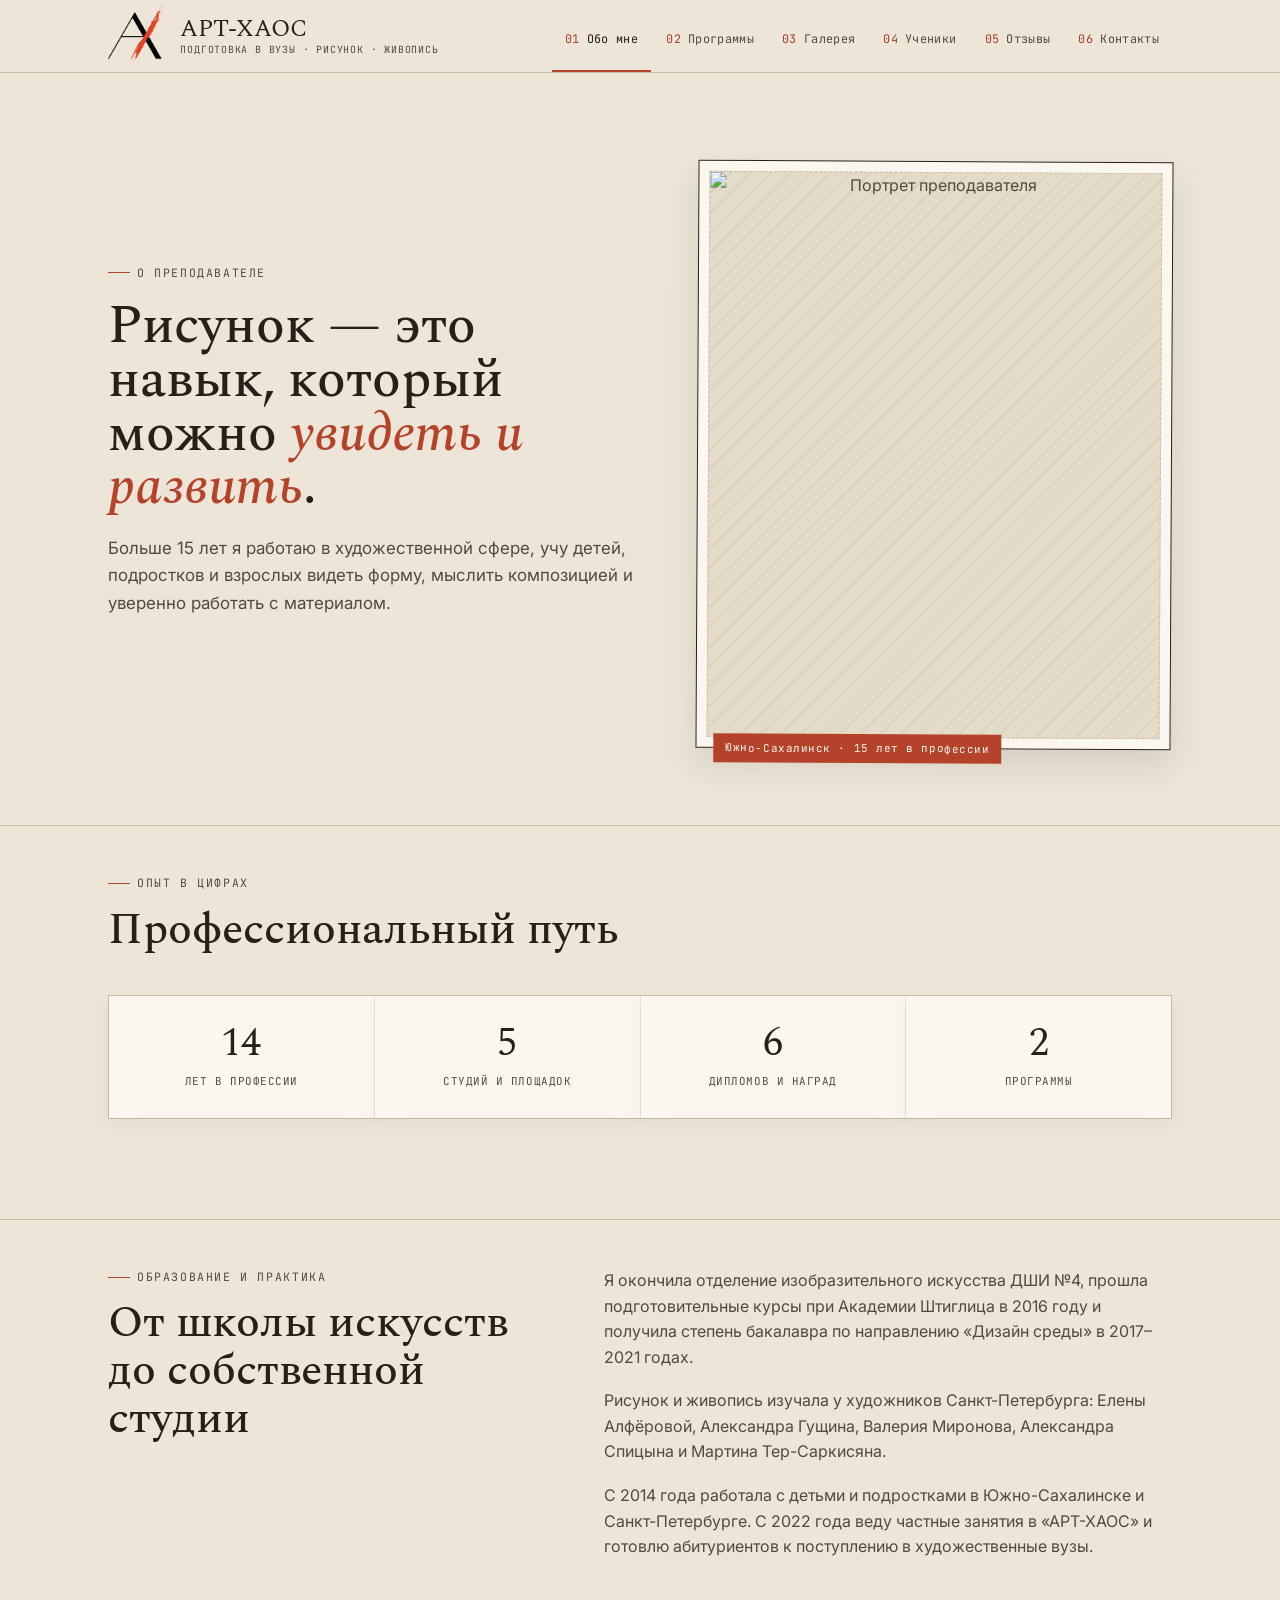
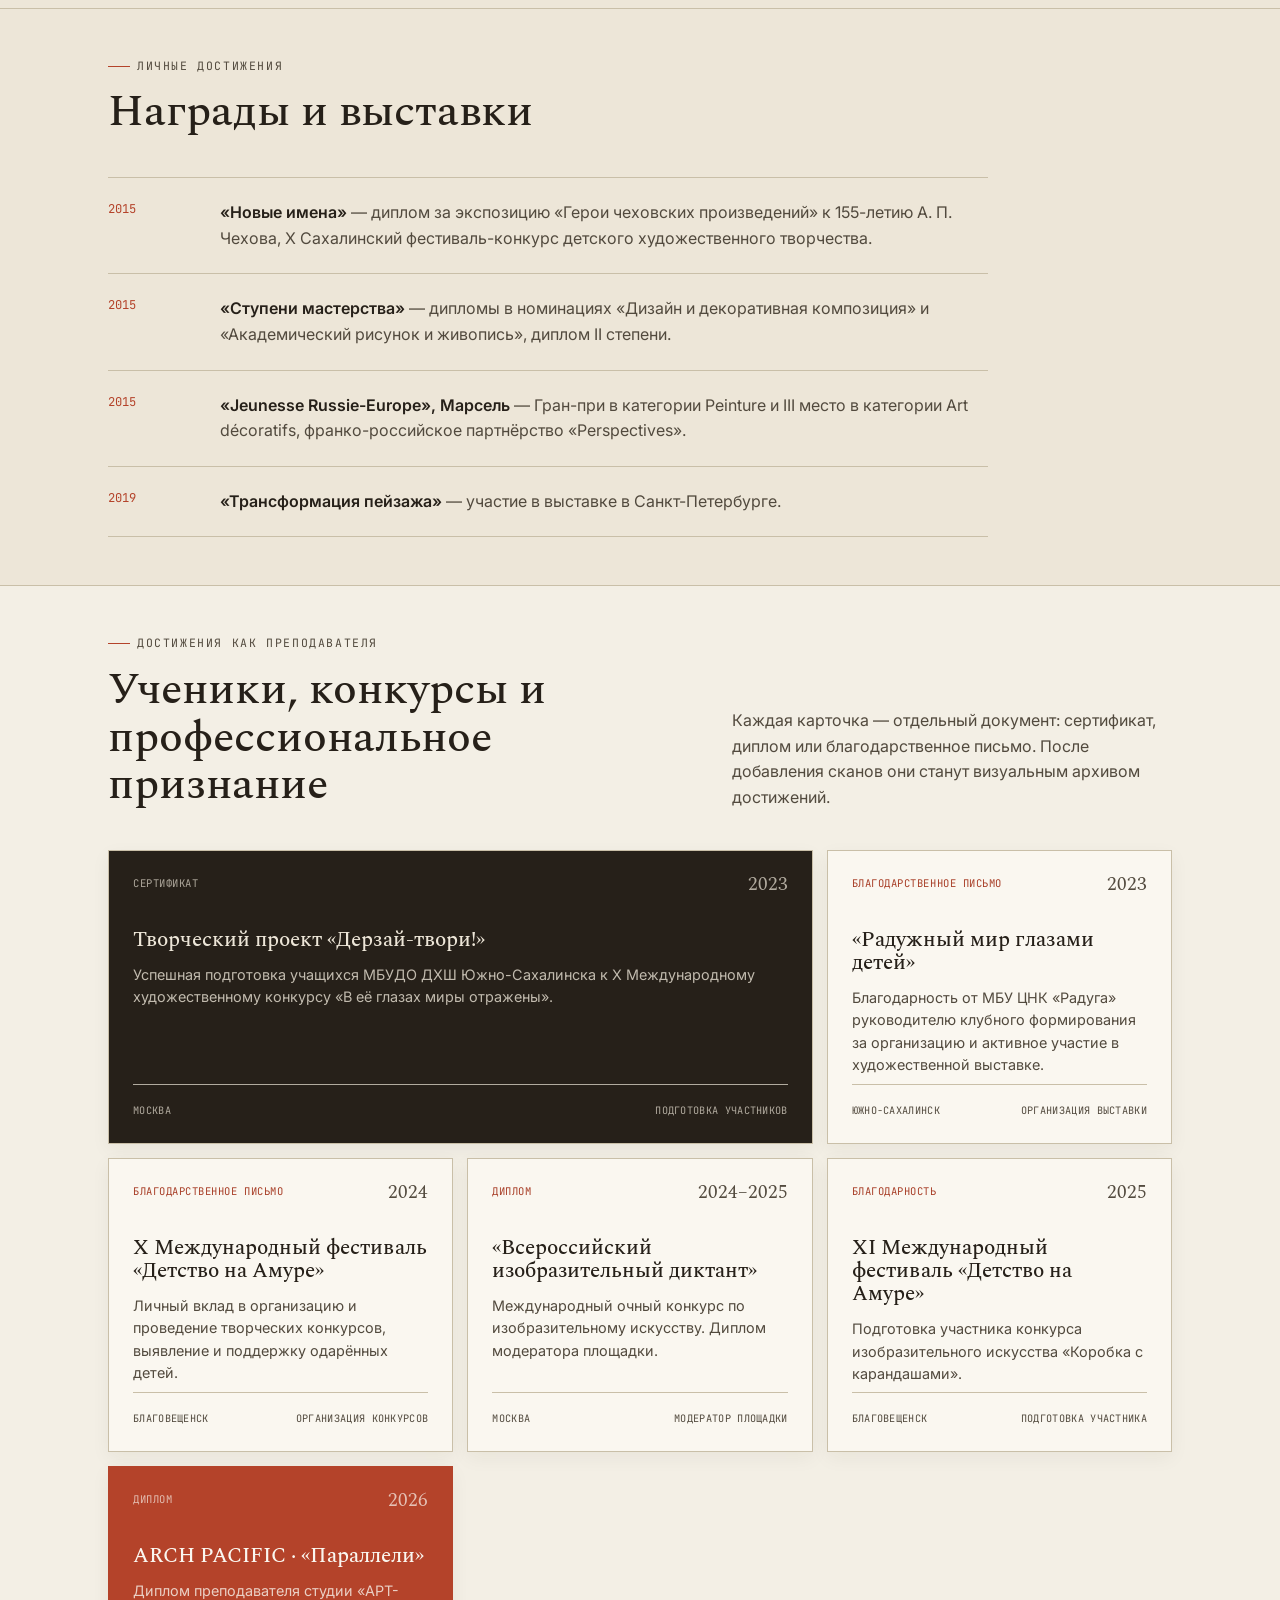
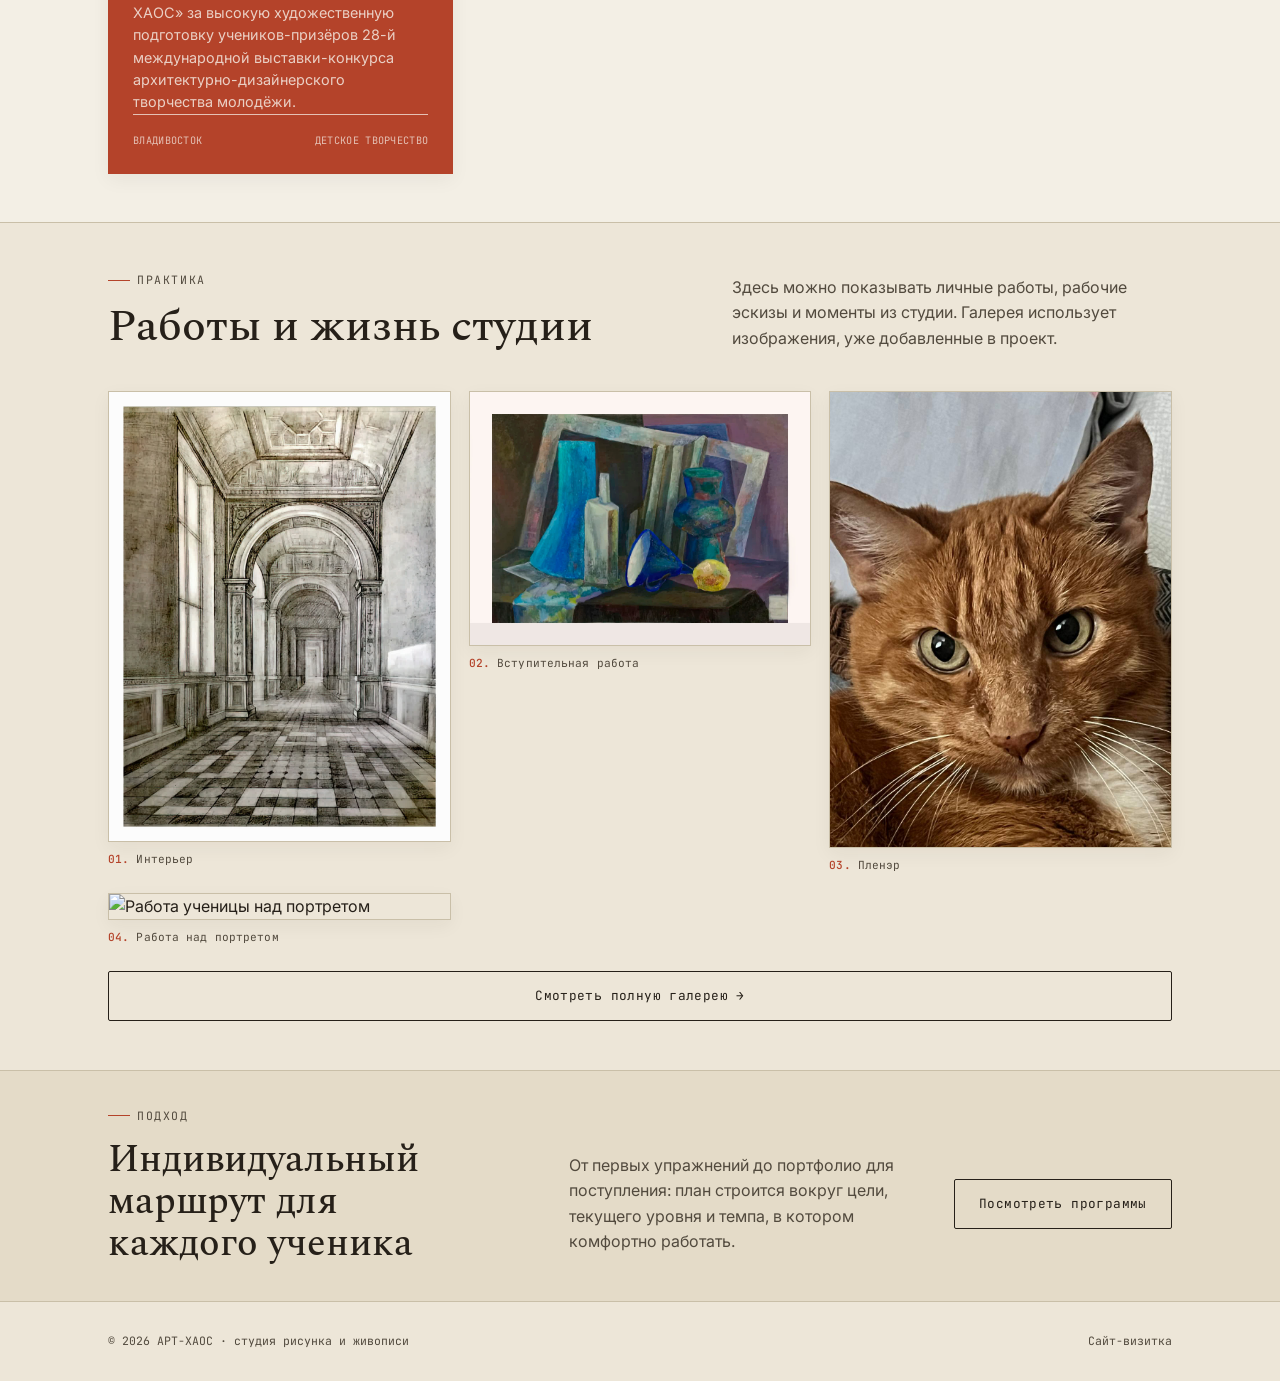
==== commit effdc716: "Add files via upload" ====
--- a/about/index.html
+++ b/about/index.html
@@ -3,21 +3,21 @@
   <head>
     <meta charset="UTF-8" />
     <meta name="viewport" content="width=device-width, initial-scale=1.0" />
-    <title>Обо мне — ART-XAOS</title>
+    <title>Обо мне — АРТ-ХАОС</title>
     <meta
       name="description"
-      content="О преподавателе ART-XAOS: образование, опыт, награды и подход к обучению рисунку, живописи и композиции в Южно-Сахалинске."
+      content="О преподавателе АРТ-ХАОС: образование, опыт, награды и подход к обучению рисунку, живописи и композиции в Южно-Сахалинске."
     />
     <meta name="robots" content="index, follow" />
     <meta name="author" content="Погорелова Анастасия Сергеевна" />
     <meta name="geo.region" content="RU-SAK" />
     <meta name="geo.placename" content="Южно-Сахалинск" />
     <meta property="og:type" content="profile" />
-    <meta property="og:site_name" content="ART-XAOS" />
-    <meta property="og:title" content="О преподавателе — ART-XAOS" />
+    <meta property="og:site_name" content="АРТ-ХАОС" />
+    <meta property="og:title" content="О преподавателе — АРТ-ХАОС" />
     <meta
       property="og:description"
-      content="Опыт, образование и подход преподавателя студии ART-XAOS в Южно-Сахалинске."
+      content="Опыт, образование и подход преподавателя студии АРТ-ХАОС в Южно-Сахалинске."
     />
     <meta property="og:url" content="https://art-xaos.github.io/about/" />
     <meta
@@ -25,17 +25,17 @@
       content="https://art-xaos.github.io/assets/images/og-image.png"
     />
     <meta name="twitter:card" content="summary_large_image" />
-    <meta name="twitter:title" content="О преподавателе — ART-XAOS" />
+    <meta name="twitter:title" content="О преподавателе — АРТ-ХАОС" />
     <meta
       name="twitter:description"
-      content="Опыт, образование и подход преподавателя ART-XAOS."
+      content="Опыт, образование и подход преподавателя АРТ-ХАОС."
     />
     <meta
       name="twitter:image"
       content="https://art-xaos.github.io/assets/images/og-image.png"
     />
     <link rel="canonical" href="https://art-xaos.github.io/about/" />
-    <link rel="icon" href="../assets/images/favicon.svg" type="image/svg+xml" />
+    <link rel="icon" href="../assets/images/favicon.ico" type="image/svg+xml" />
     <link rel="alternate icon" href="../assets/images/favicon.ico" />
     <link rel="apple-touch-icon" href="../assets/images/apple-touch-icon.png" />
     <link rel="preconnect" href="https://fonts.googleapis.com" />
@@ -43,23 +43,21 @@
       href="https://fonts.googleapis.com/css2?family=Spectral:ital,wght@0,300;0,500;0,600;1,500&family=Inter:wght@400;500;600;700&family=JetBrains+Mono:wght@400;500&display=swap"
       rel="stylesheet"
     />
-    <link rel="stylesheet" href="../assets/css/global.css?v=7" />
-    <link rel="stylesheet" href="../assets/css/page-about.css?v=2" />
-    <link rel="stylesheet" href="../assets/css/page-index.css?v=9" />
+    <link rel="stylesheet" href="../assets/css/styles.css?v=1" />
   </head>
   <body>
     <a href="#main-content" class="skip-link">Перейти к содержанию</a>
 
     <header class="site-header">
       <div class="nav-inner">
-        <a href="../" class="logo" aria-label="ART-XAOS — главная">
+        <a href="../" class="logo" aria-label="АРТ-ХАОС — главная">
           <img
             class="logo-mark"
-            alt="Логотип ART-XAOS"
+            alt="Логотип АРТ-ХАОС"
             src="../assets/images/logo-mark.png"
           />
           <span class="logo-text"
-            >ART-XAOS<small>рисунок · живопись · подготовка в вузы</small></span
+            >АРТ-ХАОС<small>подготовка в вузы · рисунок · живопись</small></span
           >
         </a>
         <button
@@ -78,16 +76,21 @@
             >
           </li>
           <li>
-            <a href="../#studio"><span class="tab-num">02</span>Студия</a>
-          </li>
-          <li>
-            <a href="../#students"><span class="tab-num">03</span>Ученики</a>
-          </li>
-          <li>
-            <a href="../#programs"><span class="tab-num">04</span>Программы</a>
-          </li>
-          <li>
-            <a href="../#contact"><span class="tab-num">05</span>Контакты</a>
+            <a href="../programs/"><span class="tab-num">02</span>Программы</a>
+          </li>
+          <li>
+            <a href="../gallery/"><span class="tab-num">03</span>Галерея</a>
+          </li>
+          <li>
+            <a href="../students-info/"
+              ><span class="tab-num">04</span>Ученики</a
+            >
+          </li>
+          <li>
+            <a href="../reviews/"><span class="tab-num">05</span>Отзывы</a>
+          </li>
+          <li>
+            <a href="../#contact"><span class="tab-num">06</span>Контакты</a>
           </li>
         </ul>
       </div>
@@ -95,7 +98,7 @@
 
     <main id="main-content">
       <section class="about-hero">
-        <div class="wrap about-hero__grid reveal">
+        <div class="wrap about-hero__grid">
           <div>
             <div class="eyebrow">О преподавателе</div>
             <h1>
@@ -107,22 +110,23 @@
               работать с материалом.
             </p>
           </div>
-          <figure class="about-hero__photo">
-            <img
-              src="../assets/images/cats/cat (1).png"
-              alt="Подготовка постановки в студии ART-XAOS"
-              decoding="async"
-              fetchpriority="high"
-            />
-            <figcaption>
-              Южно-Сахалинск · преподавание и личная практика
-            </figcaption>
-          </figure>
+          <div class="hero-photo hero-photo-about">
+            <div class="frame">
+              <div class="ph">
+                <img
+                  src="assets/images/me/2.jpg"
+                  alt="Портрет преподавателя"
+                  fetchpriority="high"
+                />
+              </div>
+            </div>
+            <span class="tag">Южно-Сахалинск · 15 лет в профессии</span>
+          </div>
         </div>
       </section>
 
       <section class="about-section" aria-labelledby="facts-title">
-        <div class="wrap reveal">
+        <div class="wrap">
           <div class="section-heading">
             <div class="eyebrow">Опыт в цифрах</div>
             <h2 id="facts-title">Профессиональный путь</h2>
@@ -157,7 +161,7 @@
       </section>
 
       <section class="about-section" aria-labelledby="story-title">
-        <div class="wrap two-columns reveal">
+        <div class="wrap two-columns">
           <div class="section-heading">
             <div class="eyebrow">Образование и практика</div>
             <h2 id="story-title">От школы искусств до собственной студии</h2>
@@ -176,7 +180,7 @@
             </p>
             <p>
               С 2014 года работала с детьми и подростками в Южно-Сахалинске и
-              Санкт-Петербурге. С 2022 года веду частные занятия в «ART-XAOS» и
+              Санкт-Петербурге. С 2022 года веду частные занятия в «АРТ-ХАОС» и
               готовлю абитуриентов к поступлению в художественные вузы.
             </p>
           </div>
@@ -184,7 +188,7 @@
       </section>
 
       <section class="about-section" aria-labelledby="awards-title">
-        <div class="wrap reveal">
+        <div class="wrap">
           <div class="section-heading">
             <div class="eyebrow">Личные достижения</div>
             <h2 id="awards-title">Награды и выставки</h2>
@@ -229,7 +233,7 @@
         class="about-section teacher-section"
         aria-labelledby="teaching-awards-title"
       >
-        <div class="wrap reveal">
+        <div class="wrap">
           <div class="section-heading section-heading--row">
             <div>
               <div class="eyebrow">Достижения как преподавателя</div>
@@ -243,7 +247,7 @@
               визуальным архивом достижений.
             </p>
           </div>
-          <div class="teaching-awards reveal-group">
+          <div class="teaching-awards">
             <article class="teaching-award teaching-award--featured">
               <div class="teaching-award__top">
                 <span class="document-type">Сертификат</span
@@ -323,7 +327,7 @@
               </div>
               <h3>ARCH PACIFIC · «Параллели»</h3>
               <p>
-                Диплом преподавателя студии «ART-XAOS» за высокую художественную
+                Диплом преподавателя студии «АРТ-ХАОС» за высокую художественную
                 подготовку учеников-призёров 28-й международной
                 выставки-конкурса архитектурно-дизайнерского творчества
                 молодёжи.
@@ -337,7 +341,7 @@
       </section>
 
       <section class="about-section" aria-labelledby="gallery-title">
-        <div class="wrap reveal-group">
+        <div class="wrap">
           <div class="section-heading section-heading--row">
             <div>
               <div class="eyebrow">Практика</div>
@@ -348,7 +352,7 @@
               студии. Галерея использует изображения, уже добавленные в проект.
             </p>
           </div>
-          <div class="work-gallery reveal-group">
+          <div class="work-gallery">
             <figure>
               <img
                 src="../assets/images/art/1.jpg"
@@ -386,6 +390,10 @@
               <figcaption><b>04.</b> Работа над портретом</figcaption>
             </figure>
           </div>
+
+          <a href="../gallery/" class="btn btn-ghost section-more"
+            >Смотреть полную галерею →</a
+          >
         </div>
       </section>
 
@@ -399,14 +407,14 @@
             От первых упражнений до портфолио для поступления: план строится
             вокруг цели, текущего уровня и темпа, в котором комфортно работать.
           </p>
-          <a class="btn btn-ghost" href="../#programs">Посмотреть программы</a>
+          <a class="btn btn-ghost" href="../programs/">Посмотреть программы</a>
         </div>
       </section>
     </main>
 
     <footer class="site-footer">
       <div class="wrap footer-content">
-        <span>© 2026 ART-XAOS · студия рисунка и живописи</span>
+        <span>© 2026 АРТ-ХАОС · студия рисунка и живописи</span>
         <span>Сайт-визитка</span>
       </div>
     </footer>
--- a/assets/css/styles.css
+++ b/assets/css/styles.css
@@ -0,0 +1,2013 @@
+/* ================================================================
+   ART-XAOS — единый файл стилей
+   Секции: ОБЩЕЕ · ГЛАВНАЯ · ОБО МНЕ И ДОПОЛНИТЕЛЬНЫЕ СТРАНИЦЫ ·
+   FAQ/ОТЗЫВЫ/ПРУФЫ · ПОЛИТИКА ПД · 404
+   ================================================================ */
+
+/* ---------- ОБЩЕЕ (шапка, футер, кнопки, типографика) ---------- */
+:root {
+  --paper: #ede6d8;
+  --paper-2: #e4dbc8;
+  --ink: #262019;
+  --ink-soft: #524a3e;
+  --line: #c9bfa8;
+  --line-strong: #948665;
+  --blue: #2e4374;
+  --red: #b4432a;
+  --red-text: #a83f28;
+  --green: #52633b;
+  --white: #faf7f0;
+  --radius: 2px;
+  --shadow-sm: 0 6px 18px rgba(38, 32, 25, 0.05);
+  --shadow-md: 0 16px 34px rgba(38, 32, 25, 0.12);
+}
+
+* {
+  box-sizing: border-box;
+}
+html {
+  scroll-behavior: auto;
+}
+section[id] {
+  scroll-margin-top: 84px;
+}
+body {
+  margin: 0;
+  background: var(--paper);
+  color: var(--ink);
+  font-family: "Inter", sans-serif;
+  font-size: 16px;
+  line-height: 1.6;
+  position: relative;
+  overflow-wrap: break-word;
+}
+a {
+  color: inherit;
+}
+img {
+  display: block;
+  max-width: 100%;
+}
+h1,
+h2,
+h3,
+h4 {
+  margin: 0;
+  color: var(--ink);
+  font-family: "Spectral", serif;
+  font-weight: 500;
+}
+:focus-visible {
+  outline: 2px solid var(--blue);
+  outline-offset: 3px;
+}
+
+.skip-link {
+  position: absolute;
+  top: -100px;
+  left: 12px;
+  z-index: 200;
+  padding: 12px 20px;
+  border-radius: var(--radius);
+  background: var(--ink);
+  color: var(--paper);
+  font-family: "Inter", sans-serif;
+  font-weight: 600;
+  text-decoration: none;
+  transition: top 0.2s ease;
+}
+.skip-link:focus {
+  top: 12px;
+}
+.wrap {
+  max-width: 1120px;
+  margin: 0 auto;
+  padding: 0 28px;
+}
+.eyebrow {
+  display: flex;
+  align-items: center;
+  gap: 0.6em;
+  color: var(--ink-soft);
+  font-family: "JetBrains Mono", monospace;
+  font-size: 0.72rem;
+  letter-spacing: 0.14em;
+  text-transform: uppercase;
+}
+.eyebrow::before {
+  display: inline-block;
+  width: 22px;
+  height: 1px;
+  background: var(--red);
+  content: "";
+}
+
+/* Buttons */
+.btn {
+  display: inline-flex;
+  align-items: center;
+  gap: 8px;
+  padding: 14px 24px;
+  border: 1px solid var(--ink);
+  border-radius: var(--radius);
+  font-family: "JetBrains Mono", monospace;
+  font-size: 0.8rem;
+  letter-spacing: 0.03em;
+  text-decoration: none;
+  cursor: pointer;
+  transition:
+    background 0.15s,
+    color 0.15s,
+    border-color 0.15s,
+    transform 0.18s ease-out,
+    box-shadow 0.18s ease-out;
+  will-change: transform;
+}
+.btn-primary {
+  background: var(--ink);
+  color: var(--paper);
+}
+.btn-primary:hover {
+  border-color: var(--red);
+  background: var(--red);
+  transform: translateY(-2px);
+  box-shadow: var(--shadow-sm);
+}
+.btn-ghost {
+  background: transparent;
+  color: var(--ink);
+}
+.btn-ghost:hover {
+  background: var(--ink);
+  color: var(--paper);
+  transform: translateY(-2px);
+  box-shadow: var(--shadow-sm);
+}
+.btn:active {
+  transform: translateY(0);
+  box-shadow: none;
+}
+
+/* Site header */
+.site-header {
+  position: sticky;
+  top: 0;
+  z-index: 50;
+  border-bottom: 1px solid var(--line);
+  background: var(--paper);
+}
+.nav-inner {
+  display: flex;
+  align-items: center;
+  justify-content: space-between;
+  height: 72px;
+  max-width: 1120px;
+  margin: 0 auto;
+  padding: 0 28px;
+}
+.logo {
+  display: flex;
+  align-items: center;
+  padding: 12px;
+  padding-left: 0;
+  gap: 12px;
+  text-decoration: none;
+}
+.logo-mark {
+  display: block;
+  flex: none;
+  height: 64px;
+  width: auto;
+  margin-bottom: 10px;
+}
+.logo-text {
+  font-family: "Spectral", serif;
+  font-size: 1.5rem;
+  line-height: 1.1;
+}
+.logo-text small {
+  display: block;
+  margin-top: 3px;
+  color: var(--ink-soft);
+  font-family: "JetBrains Mono", monospace;
+  font-size: 0.62rem;
+  letter-spacing: 0.08em;
+  text-transform: uppercase;
+}
+.tabs {
+  display: flex;
+  height: 100%;
+  gap: 2px;
+  margin: 0;
+  padding: 0;
+  list-style: none;
+  margin-top: 16px;
+}
+.tabs li {
+  display: flex;
+}
+.tabs a {
+  display: flex;
+  align-items: center;
+  height: 64px;
+  padding: 0 13px;
+  border-bottom: 2px solid transparent;
+  color: var(--ink-soft);
+  font-family: "JetBrains Mono", monospace;
+  font-size: 0.74rem;
+  letter-spacing: 0.03em;
+  text-decoration: none;
+  transition: 0.15s;
+}
+.tabs a:hover {
+  border-bottom-color: var(--line);
+  color: var(--ink);
+}
+.tabs a[aria-current="page"] {
+  border-bottom-color: var(--red);
+  color: var(--ink);
+}
+.tab-num {
+  margin-right: 7px;
+  color: var(--red-text);
+}
+.burger {
+  display: none;
+  width: 44px;
+  height: 44px;
+  border: 1px solid var(--line);
+  border-radius: var(--radius);
+  background: none;
+  cursor: pointer;
+}
+.burger span {
+  display: block;
+  width: 18px;
+  height: 1.5px;
+  margin: 4px auto;
+  background: var(--ink);
+}
+
+/* Site footer */
+.site-footer {
+  padding: 30px 0;
+  border-top: 1px solid var(--line);
+  color: var(--ink-soft);
+  font-family: "JetBrains Mono", monospace;
+  font-size: 0.72rem;
+}
+.footer-content {
+  display: flex;
+  align-items: center;
+  justify-content: space-between;
+  flex-wrap: wrap;
+  gap: 14px;
+  width: 100%;
+}
+.footer-brand {
+  display: flex;
+  align-items: center;
+  gap: 12px;
+}
+
+@media (max-width: 1080px) {
+  .tabs {
+    position: fixed;
+    top: 64px;
+    right: 16px;
+    z-index: 60;
+    flex-direction: column;
+    width: max-content;
+    min-width: 200px;
+    max-width: 80vw;
+    height: auto;
+    overflow: hidden;
+    border: 1px solid var(--line);
+    border-radius: var(--radius);
+    background: var(--white);
+    box-shadow: var(--shadow-md);
+    opacity: 0;
+    pointer-events: none;
+    transform: translateY(-8px);
+    transition: 0.2s;
+  }
+  .tabs.open {
+    opacity: 1;
+    pointer-events: auto;
+    transform: translateY(0);
+  }
+  .tabs li {
+    width: 100%;
+  }
+  .tabs a {
+    width: 100%;
+    height: 52px;
+    padding: 0 20px;
+    border-bottom: 1px solid var(--line);
+    white-space: nowrap;
+  }
+  .tabs li:last-child a {
+    border-bottom: none;
+  }
+  .burger {
+    display: block;
+  }
+}
+
+/* ================================================================
+   ГЛАВНАЯ СТРАНИЦА
+   ================================================================ */
+/* ---------- HOMEPAGE ---------- */
+section {
+  position: relative;
+  z-index: 2;
+}
+
+/* ---------- HERO ---------- */
+.hero {
+  padding: 76px 0 60px;
+}
+.hero-grid {
+  display: grid;
+  grid-template-columns: 1.1fr 0.9fr;
+  gap: 48px;
+  align-items: center;
+}
+.hero h1 {
+  font-size: clamp(2.1rem, 4.4vw, 3.3rem);
+  line-height: 1.08;
+  margin: 18px 0 20px;
+}
+.hero h1 em {
+  font-style: italic;
+  color: var(--red);
+}
+.hero p.lede {
+  max-width: 46ch;
+  color: var(--ink-soft);
+  font-size: 1.05rem;
+}
+.btn-row {
+  display: flex;
+  gap: 14px;
+  margin-top: 30px;
+  flex-wrap: wrap;
+}
+.section-more {
+  padding-left: 48px;
+  padding-right: 48px;
+  margin-top: 24px;
+  display: flex;
+  justify-content: center;
+  align-items: center;
+  justify-self: center;
+}
+.hero-photo {
+  position: relative;
+}
+.hero-photo .frame {
+  border: 1px solid var(--ink);
+  padding: 10px;
+  background: var(--white);
+  box-shadow: var(--shadow-md);
+  transform: rotate(-1.2deg);
+}
+
+.hero-photo .tag {
+  position: absolute;
+  bottom: -16px;
+  left: 24px;
+  background: var(--red);
+  color: var(--white);
+  font-family: "JetBrains Mono", monospace;
+  font-size: 0.68rem;
+  letter-spacing: 0.05em;
+  padding: 6px 12px;
+  transform: rotate(-1.2deg);
+}
+
+.hero-photo-about {
+  transform: rotate(1.5deg);
+}
+
+/* ---------- PLACEHOLDER PHOTO ---------- */
+.ph {
+  position: relative;
+  background:
+    repeating-linear-gradient(135deg, #dcd3be 0 2px, transparent 2px 14px),
+    var(--paper-2);
+  border: 1px dashed var(--line);
+  display: flex;
+  flex-direction: column;
+  align-items: center;
+  justify-content: center;
+  color: var(--ink-soft);
+  text-align: center;
+  gap: 8px;
+  aspect-ratio: var(--ar, 4/5);
+  overflow: hidden;
+}
+.ph img {
+  width: 100%;
+  height: 100%;
+  object-fit: cover;
+  display: block;
+}
+figure {
+  margin: 0;
+}
+figcaption {
+  margin-top: 9px;
+  font-family: "JetBrains Mono", monospace;
+  font-size: 0.7rem;
+  color: var(--ink-soft);
+  letter-spacing: 0.01em;
+}
+figcaption b {
+  color: var(--ink);
+  font-weight: 500;
+}
+
+/* ---------- SECTION HEADS ---------- */
+.head {
+  max-width: 640px;
+  margin-bottom: 44px;
+}
+.head h2 {
+  font-size: clamp(1.7rem, 3vw, 2.4rem);
+  margin-top: 14px;
+}
+.head p {
+  color: var(--ink-soft);
+  margin-top: 12px;
+}
+section.block {
+  padding: 64px 0;
+  border-top: 1px solid var(--line);
+}
+
+/* ---------- ABOUT ---------- */
+.about-lead {
+  max-width: 62ch;
+  margin: 0 0 40px;
+  color: var(--ink-soft);
+}
+.about-lead p {
+  margin: 0;
+}
+.about-lead p + p {
+  margin-top: 14px;
+}
+.section-more {
+  margin-top: 24px;
+}
+
+/* ---------- СЧЁТЧИКИ-ЦИФРЫ ---------- */
+.stats {
+  display: grid;
+  grid-template-columns: repeat(4, 1fr);
+  gap: 1px;
+  background: transparent;
+  border: 1px solid var(--line);
+  margin-bottom: 52px;
+}
+.stat {
+  background: var(--white);
+  padding: 28px 22px;
+  position: relative;
+  overflow: hidden;
+  z-index: 0;
+  text-align: center;
+  box-shadow: var(--shadow-sm);
+}
+.stat .num {
+  font-family: "Spectral", serif;
+  font-size: 2.5rem;
+  line-height: 1;
+  display: flex;
+  align-items: baseline;
+  justify-content: center;
+  gap: 2px;
+  font-variant-numeric: tabular-nums;
+}
+.stat .num sup {
+  font-family: "JetBrains Mono", monospace;
+  font-size: 1.05rem;
+  color: var(--red);
+  top: -0.9em;
+}
+.stat .label {
+  font-family: "JetBrains Mono", monospace;
+  font-size: 0.68rem;
+  text-transform: uppercase;
+  letter-spacing: 0.05em;
+  color: var(--ink-soft);
+  margin-top: 9px;
+}
+@media (max-width: 700px) {
+  .stats {
+    grid-template-columns: repeat(2, 1fr);
+  }
+}
+
+.values {
+  display: grid;
+  grid-template-columns: repeat(4, 1fr);
+  gap: 1px;
+  background: transparent;
+  border: 1px solid var(--line);
+  margin-bottom: 12px;
+}
+.value {
+  background: var(--white);
+  padding: 26px 22px;
+  position: relative;
+  overflow: hidden;
+  z-index: 0;
+  box-shadow: var(--shadow-sm);
+}
+.value .n {
+  font-family: "JetBrains Mono", monospace;
+  color: var(--red);
+  font-size: 0.75rem;
+}
+.value h4 {
+  font-size: 1rem;
+  margin: 12px 0 8px;
+}
+.value p {
+  font-size: 0.88rem;
+  color: var(--ink-soft);
+  margin: 0;
+}
+
+@media (max-width: 700px) {
+  .hero-grid {
+    grid-template-columns: 1fr;
+    margin-left: 36px;
+    margin-right: 36px;
+  }
+  .values {
+    grid-template-columns: repeat(2, 1fr);
+  }
+}
+@media (max-width: 600px) {
+  .values {
+    grid-template-columns: 1fr;
+  }
+}
+
+/* ---------- СТУДИЙНАЯ ГАЛЕРЕЯ: КРУПНОЕ ФОТО + ЛЕНТА МИНИАТЮР ---------- */
+.studio-carousel {
+  width: 100%;
+  max-width: 440px;
+  margin: 0 auto;
+}
+.studio-stage {
+  position: relative;
+  aspect-ratio: 9/10;
+  border: 1px solid var(--ink);
+  border-radius: var(--radius);
+  overflow: hidden;
+  background: var(--paper-2);
+  box-shadow: var(--shadow-md);
+}
+.studio-stage:focus-visible {
+  outline: 2px solid var(--blue);
+  outline-offset: 3px;
+}
+.studio-stage__image {
+  width: 100%;
+  height: 100%;
+  object-fit: cover;
+  display: block;
+}
+.studio-nav {
+  position: absolute;
+  top: 50%;
+  z-index: 5;
+  display: flex;
+  align-items: center;
+  justify-content: center;
+  width: 44px;
+  height: 44px;
+  margin-top: -22px;
+  border: 1px solid var(--ink);
+  border-radius: 50%;
+  background: var(--paper);
+  color: var(--red-text);
+  font-family: "JetBrains Mono", monospace;
+  font-size: 1.1rem;
+  cursor: pointer;
+  box-shadow: var(--shadow-sm);
+  transition:
+    background 0.15s,
+    color 0.15s,
+    border-color 0.15s,
+    box-shadow 0.15s,
+    opacity 0.2s ease;
+}
+.studio-nav:hover {
+  border-color: #b4432ae5;
+  background: #b4432ae5;
+  color: #ede6d8e5;
+}
+.studio-nav--prev {
+  left: 14px;
+}
+.studio-nav--next {
+  right: 14px;
+}
+@media (hover: hover) and (pointer: fine) {
+  .studio-nav {
+    opacity: 0;
+  }
+  .studio-stage:hover .studio-nav,
+  .studio-stage:focus-within .studio-nav,
+  .studio-nav:focus-visible {
+    opacity: 1;
+  }
+}
+.studio-stage__footer {
+  position: absolute;
+  left: 0;
+  right: 0;
+  bottom: 0;
+  z-index: 2;
+  display: flex;
+  align-items: center;
+  gap: 10px;
+  padding: 16px 18px;
+  background: linear-gradient(
+    to top,
+    rgba(38, 32, 25, 0.78),
+    rgba(38, 32, 25, 0)
+  );
+  color: var(--paper);
+  pointer-events: none;
+}
+.studio-stage__tag {
+  flex: none;
+  font-family: "JetBrains Mono", monospace;
+  font-size: 0.62rem;
+  letter-spacing: 0.04em;
+  text-transform: uppercase;
+  padding: 4px 9px;
+  border: 1px solid rgba(250, 247, 240, 0.5);
+  border-radius: var(--radius);
+}
+.studio-stage__caption {
+  font-family: "JetBrains Mono", monospace;
+  font-size: 0.78rem;
+  line-height: 1.4;
+}
+.studio-thumbs {
+  display: flex;
+  gap: 8px;
+  margin-top: 12px;
+  overflow-x: auto;
+  scroll-snap-type: x proximity;
+  scroll-behavior: smooth;
+  -webkit-overflow-scrolling: touch;
+  scrollbar-width: none;
+  -ms-overflow-style: none;
+}
+.studio-thumbs::-webkit-scrollbar {
+  display: none;
+}
+.studio-thumb {
+  position: relative;
+  flex: 0 0 auto;
+  width: 76px;
+  aspect-ratio: 1;
+  padding: 0;
+  border: 1px solid var(--line-strong);
+  border-radius: var(--radius);
+  overflow: hidden;
+  background: var(--paper-2);
+  cursor: pointer;
+  opacity: 0.55;
+  scroll-snap-align: start;
+  transition:
+    opacity 0.2s ease,
+    border-color 0.2s ease,
+    transform 0.2s ease;
+  -webkit-tap-highlight-color: transparent;
+}
+.studio-thumb img {
+  width: 100%;
+  height: 100%;
+  object-fit: cover;
+  display: block;
+}
+@media (hover: hover) and (pointer: fine) {
+  .studio-thumb:hover {
+    opacity: 0.85;
+    transform: translateY(-2px);
+  }
+}
+.studio-thumb.is-active {
+  opacity: 1;
+  border-color: var(--red);
+}
+.studio-thumb:focus-visible {
+  opacity: 1;
+  outline: 2px solid var(--blue);
+  outline-offset: 2px;
+}
+@media (max-width: 700px) {
+  .studio-thumb {
+    width: 60px;
+  }
+}
+
+/* ---------- ACHIEVEMENTS ---------- */
+.student-card {
+  border: 1px solid var(--line);
+  background: var(--white);
+  margin-bottom: 26px;
+  box-shadow: var(--shadow-sm);
+}
+.student-top {
+  display: flex;
+  gap: 20px;
+  padding: 26px 26px 13px 26px;
+  border-bottom: 1px solid var(--line);
+  align-items: center;
+  flex-wrap: wrap;
+}
+.student-id h4 {
+  font-size: 1.5rem;
+}
+.student-id span {
+  font-family: "JetBrains Mono", monospace;
+  font-size: 0.75rem;
+  color: var(--ink-soft);
+}
+.student-meta {
+  margin-left: auto;
+  display: flex;
+  gap: 26px;
+  flex-wrap: wrap;
+}
+.student-meta div {
+  font-family: "JetBrains Mono", monospace;
+  font-size: 0.68rem;
+  color: var(--ink-soft);
+  text-transform: uppercase;
+  letter-spacing: 0.05em;
+}
+.student-meta strong {
+  display: block;
+  font-family: "Inter", sans-serif;
+  font-size: 0.92rem;
+  color: var(--ink);
+  text-transform: none;
+  letter-spacing: 0;
+  margin-top: 4px;
+  font-weight: 500;
+}
+.student-body {
+  padding: 26px 26px 26px 26px;
+  display: grid;
+  grid-template-columns: 1.1fr 1.4fr;
+  gap: 28px;
+}
+.student-body-fixed {
+  padding-bottom: 16px;
+}
+
+.student-body p {
+  color: var(--ink-soft);
+  margin: 0 0 10px;
+  font-size: 0.94rem;
+}
+.student-body p b {
+  color: var(--ink);
+  font-weight: 500;
+}
+@media (max-width: 1080px) {
+  .student-body {
+    grid-template-columns: 1fr;
+  }
+  .student-meta {
+    margin-left: auto;
+    display: flex;
+    gap: 26px;
+    flex-wrap: wrap;
+  }
+}
+
+/* ---------- PROGRAMS ---------- */
+.programs {
+  display: grid;
+  grid-template-columns: repeat(3, 1fr);
+  gap: 1px;
+  background: transparent;
+  border: 1px solid var(--line);
+}
+.programs--pricing {
+  grid-template-columns: repeat(2, 1fr);
+}
+.program {
+  background: var(--white);
+  padding: 32px 26px;
+  display: flex;
+  flex-direction: column;
+  box-shadow: var(--shadow-sm);
+}
+.program .n {
+  font-family: "JetBrains Mono", monospace;
+  font-size: 0.72rem;
+  color: var(--red);
+}
+.program h3 {
+  font-size: 1.15rem;
+  padding-top: 8px;
+  margin: 14px 0 10px;
+}
+.program p {
+  color: var(--ink-soft);
+  font-size: 0.9rem;
+  flex: 1;
+}
+.program .meta {
+  display: flex;
+  justify-content: space-between;
+  font-family: "JetBrains Mono", monospace;
+  font-size: 0.68rem;
+  color: var(--ink-soft);
+  border-top: 1px solid var(--line);
+  padding-top: 14px;
+  margin-top: 16px;
+  text-transform: uppercase;
+  letter-spacing: 0.04em;
+}
+.price-list {
+  list-style: none;
+  margin: 16px 0 0;
+  padding: 0;
+  border-top: 1px solid var(--line);
+}
+.price-list li {
+  display: flex;
+  flex-wrap: wrap;
+  justify-content: space-between;
+  align-items: baseline;
+  gap: 6px 14px;
+  padding: 9px 0;
+  border-bottom: 1px solid var(--line);
+}
+.price-list li span:first-child {
+  color: var(--ink-soft);
+  font-size: 0.85rem;
+}
+.price-list li span:last-child {
+  font-family: "JetBrains Mono", monospace;
+  font-size: 0.82rem;
+  font-weight: 500;
+  color: var(--ink);
+  white-space: nowrap;
+}
+@media (max-width: 880px) {
+  .programs {
+    grid-template-columns: 1fr;
+  }
+}
+
+/* ---------- CONTACT ---------- */
+.contact-grid {
+  display: grid;
+  grid-template-columns: 1fr 1fr;
+  gap: 56px;
+}
+.contact-list {
+  list-style: none;
+  padding: 0;
+  margin: 0 0 30px;
+}
+.contact-list li {
+  padding: 14px 0;
+  border-bottom: 1px solid var(--line);
+  display: flex;
+  flex-direction: column;
+  gap: 5px;
+}
+.contact-list li span:first-child {
+  font-family: "JetBrains Mono", monospace;
+  font-size: 0.68rem;
+  color: var(--ink-soft);
+  text-transform: uppercase;
+  letter-spacing: 0.05em;
+}
+.contact-list li span:last-child {
+  font-family: "Spectral", serif;
+  font-size: 1.05rem;
+}
+.contact-list li span:last-child a {
+  color: inherit;
+  text-decoration: none;
+  border-bottom: 1px solid var(--line);
+  transition: border-color 0.15s;
+}
+.contact-list li span:last-child a:hover {
+  border-color: var(--ink);
+}
+.contact-list + .eyebrow {
+  margin-bottom: 14px;
+}
+.social-row {
+  display: flex;
+  gap: 10px;
+}
+.social-row a {
+  width: 44px;
+  height: 44px;
+  border: 1px solid var(--ink);
+  border-radius: 50%;
+  display: flex;
+  align-items: center;
+  justify-content: center;
+  color: var(--ink);
+  text-decoration: none;
+  transition:
+    background-color 0.15s,
+    border-color 0.15s,
+    color 0.15s;
+}
+.social-row a svg {
+  width: 18px;
+  height: 18px;
+}
+.social-row a.social-tg:hover {
+  background: #0088cc;
+  border-color: #0088cc;
+  color: #fff;
+}
+.social-row a.social-ig:hover {
+  background: linear-gradient(135deg, #feda77, #f58529, #dd2a7b, #8134af);
+  border: 0px;
+  color: #fff;
+}
+form {
+  display: flex;
+  flex-direction: column;
+  gap: 16px;
+}
+form > div {
+  display: flex;
+  flex-direction: column;
+}
+form label {
+  display: block;
+  font-family: "JetBrains Mono", monospace;
+  font-size: 0.68rem;
+  text-transform: uppercase;
+  letter-spacing: 0.05em;
+  color: var(--ink-soft);
+  margin-bottom: 8px;
+}
+form input,
+form textarea {
+  width: 100%;
+  font-family: "Inter", sans-serif;
+  font-size: 16px;
+  padding: 12px 14px;
+  border: 1px solid var(--line-strong);
+  background: var(--white);
+  border-radius: var(--radius);
+  color: var(--ink);
+}
+form input.invalid,
+form textarea.invalid {
+  border-color: var(--red-text);
+}
+form input.invalid:focus,
+form textarea.invalid:focus {
+  outline-color: var(--red-text);
+}
+.field-error {
+  display: none;
+  margin-top: 6px;
+  font-family: "JetBrains Mono", monospace;
+  font-size: 0.74rem;
+  color: var(--red-text);
+}
+.field-error.visible {
+  display: block;
+}
+form textarea {
+  resize: vertical;
+  min-height: 90px;
+}
+.form-status {
+  font-family: "JetBrains Mono", monospace;
+  font-size: 0.78rem;
+  margin: 2px 0 0;
+  color: var(--ink-soft);
+  min-height: 1.3em;
+  line-height: 1.5;
+}
+.form-status--ok {
+  color: var(--green);
+}
+.form-status--error {
+  color: var(--red-text);
+}
+.form-status a {
+  color: inherit;
+}
+form button:disabled {
+  opacity: 0.55;
+  cursor: not-allowed;
+}
+#form-submit-btn {
+  align-self: flex-start;
+}
+@media (max-width: 880px) {
+  .contact-grid {
+    grid-template-columns: 1fr;
+  }
+}
+
+#contact-form {
+  padding-top: 14px;
+}
+
+/* ---------- ПОЯВЛЕНИЕ ПРИ СКРОЛЛЕ ---------- */
+.reveal {
+  opacity: 0;
+  transform: translateY(26px);
+  transition:
+    opacity 0.7s ease,
+    transform 0.7s ease;
+}
+.reveal.in-view {
+  opacity: 1;
+  transform: translateY(0);
+}
+.reveal-group > * {
+  opacity: 0;
+  transform: translateY(22px);
+  transition:
+    opacity 0.6s ease,
+    transform 0.6s ease;
+}
+.reveal-group.in-view > * {
+  opacity: 1;
+  transform: translateY(0);
+}
+.reveal-group.in-view > *:nth-child(2) {
+  transition-delay: 0.08s;
+}
+.reveal-group.in-view > *:nth-child(3) {
+  transition-delay: 0.16s;
+}
+.reveal-group.in-view > *:nth-child(4) {
+  transition-delay: 0.24s;
+}
+.reveal-group.in-view > *:nth-child(5) {
+  transition-delay: 0.32s;
+}
+.reveal-group.in-view > *:nth-child(6) {
+  transition-delay: 0.4s;
+}
+
+/* ---------- ПОДПИСЬ-РОСЧЕРК ---------- */
+.signature {
+  color: var(--red);
+  display: inline-block;
+}
+.signature path {
+  stroke-dasharray: 520;
+  stroke-dashoffset: 520;
+  transition: stroke-dashoffset 1.5s ease 0.3s;
+}
+.signature.in-view path {
+  stroke-dashoffset: 0;
+}
+.hero-signature {
+  margin-top: 34px;
+  display: flex;
+  align-items: center;
+  gap: 12px;
+  flex-wrap: wrap;
+}
+.hero-signature span {
+  font-family: "JetBrains Mono", monospace;
+  font-size: 0.68rem;
+  color: var(--ink-soft);
+  letter-spacing: 0.04em;
+  text-transform: uppercase;
+}
+.footer-signature {
+  color: var(--ink-soft);
+}
+.footer-signature path {
+  stroke-dasharray: 520;
+  stroke-dashoffset: 0;
+}
+
+/* ---------- ЗАЛИВКА ЦВЕТОМ ПРИ НАВЕДЕНИИ (программы, заголовки секций) ---------- */
+.text-fill {
+  display: inline-block;
+  background-image: linear-gradient(90deg, var(--red) 50%, var(--ink) 50%);
+  background-size: 200% 100%;
+  background-position: 100% 0;
+  -webkit-background-clip: text;
+  background-clip: text;
+  color: transparent;
+  transition: background-position 0.5s ease;
+  width: fit-content;
+}
+.head h2 {
+  transition: color 0.4s ease;
+}
+@media (hover: hover) and (pointer: fine) {
+  .program:hover h3.text-fill {
+    background-position: 0 0;
+  }
+  .head:hover h2 {
+    color: var(--red);
+  }
+}
+
+/* ---------- ЗАЛИВКА ФОНА ПРИ НАВЕДЕНИИ (счётчики, ценности) ---------- */
+.stat::before,
+.value::before {
+  content: "";
+  position: absolute;
+  inset: 0;
+  background: var(--red);
+  transform: scaleY(0);
+  transform-origin: bottom;
+  transition: transform 0.4s ease;
+  z-index: -1;
+}
+.stat .num,
+.stat .label,
+.stat .num sup,
+.value .n,
+.value h4,
+.value p {
+  position: relative;
+  z-index: 1;
+  transition: color 0.3s ease;
+}
+@media (hover: hover) and (pointer: fine) {
+  .stat:hover::before,
+  .value:hover::before {
+    transform: scaleY(1);
+  }
+  .stat:hover .num,
+  .stat:hover .label,
+  .stat:hover .num sup,
+  .value:hover .n,
+  .value:hover h4,
+  .value:hover p {
+    color: var(--paper);
+  }
+}
+
+/* ---------- ПОЛОСКА ПРОГРЕССА ПРОКРУТКИ ---------- */
+.scroll-progress {
+  position: fixed;
+  top: 0;
+  left: 0;
+  right: 0;
+  height: 3px;
+  z-index: 120;
+  background: transparent;
+  pointer-events: none;
+}
+.scroll-progress-bar {
+  height: 100%;
+  width: 0%;
+  background: var(--red);
+  transition: width 0.08s linear;
+}
+
+.field-checkbox {
+  display: flex;
+  gap: 10px;
+  font-size: 0.9em;
+  flex-direction: row;
+  align-items: flex-start;
+}
+.field-checkbox input[type="checkbox"] {
+  width: 18px;
+  height: 18px;
+  margin-top: 2px;
+  flex-shrink: 0;
+  accent-color: var(--ink);
+}
+.field-checkbox label a {
+  text-decoration: underline;
+}
+.field-checkbox input.invalid + label {
+  color: var(--red-text);
+}
+
+/* ---------- КНОПКА «НАВЕРХ» ---------- */
+.to-top {
+  position: fixed;
+  right: 20px;
+  bottom: 20px;
+  z-index: 120;
+  width: 46px;
+  height: 46px;
+  border-radius: 50%;
+  background: var(--ink);
+  color: var(--paper);
+  border: none;
+  cursor: pointer;
+  display: flex;
+  align-items: center;
+  justify-content: center;
+  box-shadow: 0 8px 20px rgba(38, 32, 25, 0.22);
+  opacity: 0;
+  transform: translateY(12px);
+  pointer-events: none;
+  transition:
+    opacity 0.25s ease,
+    transform 0.25s ease,
+    background 0.15s ease;
+}
+.to-top svg {
+  width: 20px;
+  height: 20px;
+}
+.to-top.visible {
+  opacity: 1;
+  transform: translateY(0);
+  pointer-events: auto;
+}
+.to-top:hover {
+  background: var(--red);
+}
+
+.before-after {
+  display: flex;
+  align-items: flex-start;
+  justify-content: flex-end;
+  gap: 26px;
+  width: 100%;
+}
+
+@media (max-width: 680px) {
+  .before-after {
+    display: flex;
+    align-items: center;
+    justify-content: center;
+    gap: 8px;
+    width: 100%;
+    flex-direction: column;
+  }
+}
+
+.student-work {
+  flex: 0 1 auto;
+  min-width: 0;
+  margin: 0;
+}
+
+.student-image {
+  height: clamp(190px, 34vw - 58px, 290px);
+  display: flex;
+  align-items: flex-start;
+  justify-content: center;
+  max-width: 100%;
+}
+
+.student-image img {
+  display: block;
+  height: 100%;
+  width: auto;
+  max-width: 100%;
+  object-fit: contain;
+  border: solid 1px var(--line);
+}
+
+@media (max-width: 760px) {
+  .student-image {
+    height: clamp(115px, 64vw - 82px, 290px);
+  }
+}
+
+.student-work figcaption {
+  margin-top: 10px;
+  font-family: "JetBrains Mono", monospace;
+  font-size: 0.7rem;
+  line-height: 1.4;
+  color: var(--ink-soft);
+  text-align: center;
+}
+
+/* ================================================================
+   ОБО МНЕ + ОБЩИЕ КОМПОНЕНТЫ ДЛЯ ДОПОЛНИТЕЛЬНЫХ СТРАНИЦ
+   (используются также программами, галереей, учениками, отзывами)
+   ================================================================ */
+.about-hero,
+.about-section {
+  position: relative;
+  z-index: 2;
+}
+.about-hero {
+  padding: 88px 0 76px;
+}
+.about-hero__grid {
+  display: grid;
+  grid-template-columns: 1.05fr 0.95fr;
+  gap: 64px;
+  align-items: center;
+}
+.about-hero h1 {
+  margin: 18px 0 20px;
+  font-size: clamp(2.1rem, 4.4vw, 3.3rem);
+  line-height: 1.02;
+}
+.about-hero h1 em {
+  color: var(--red);
+  font-style: italic;
+}
+.about-hero__lede {
+  max-width: 58ch;
+  margin: 0 0 30px;
+  color: var(--ink-soft);
+  font-size: 1.06rem;
+}
+.about-hero__photo {
+  margin: 0;
+  transform: rotate(1.5deg);
+}
+.about-hero__photo img {
+  width: 100%;
+  aspect-ratio: 4/5;
+  border: 10px solid var(--white);
+  box-shadow: var(--shadow-md);
+  object-fit: cover;
+}
+.about-hero__photo figcaption {
+  margin-top: 13px;
+  color: var(--ink-soft);
+  font-family: "JetBrains Mono", monospace;
+  font-size: 0.7rem;
+  text-align: right;
+}
+.about-section {
+  padding: 48px 0;
+  border-top: 1px solid var(--line);
+}
+.section-heading {
+  max-width: 680px;
+  margin-bottom: 40px;
+}
+.section-heading h2 {
+  margin-top: 14px;
+  font-size: clamp(1.8rem, 3.4vw, 2.8rem);
+  line-height: 1.1;
+}
+.two-columns {
+  display: grid;
+  grid-template-columns: 0.85fr 1.15fr;
+  gap: 76px;
+  align-items: start;
+}
+.two-columns .section-heading {
+  margin: 0;
+}
+.prose {
+  max-width: 62ch;
+  color: var(--ink-soft);
+}
+.prose p {
+  margin: 0;
+}
+.prose p + p {
+  margin-top: 18px;
+}
+.awards {
+  display: grid;
+  gap: 0;
+  max-width: 880px;
+  margin: 0;
+  padding: 0;
+  list-style: none;
+  border-top: 1px solid var(--line);
+}
+.awards li {
+  display: grid;
+  grid-template-columns: 90px 1fr;
+  gap: 22px;
+  padding: 22px 0;
+  border-bottom: 1px solid var(--line);
+}
+.awards span {
+  color: var(--red);
+  font-family: "JetBrains Mono", monospace;
+  font-size: 0.76rem;
+}
+.awards p {
+  margin: 0;
+  color: var(--ink-soft);
+}
+.awards strong {
+  color: var(--ink);
+  font-weight: 600;
+}
+.teacher-section {
+  background: rgba(250, 247, 240, 0.55);
+}
+.teaching-awards {
+  display: grid;
+  grid-template-columns: repeat(3, 1fr);
+  gap: 14px;
+}
+.teaching-award {
+  display: flex;
+  flex-direction: column;
+  min-height: 294px;
+  padding: 24px;
+  border: 1px solid var(--line);
+  background: var(--white);
+  box-shadow: var(--shadow-sm);
+  transition:
+    transform 0.2s ease,
+    box-shadow 0.2s ease;
+}
+@media (hover: hover) and (pointer: fine) {
+  .teaching-award:hover {
+    box-shadow: var(--shadow-md);
+    transform: translateY(-3px);
+  }
+}
+.teaching-award--featured {
+  grid-column: span 2;
+  background: var(--ink);
+  color: var(--paper);
+}
+.teaching-award--accent {
+  background: var(--red);
+  border-color: var(--red);
+  color: var(--white);
+}
+.teaching-award__top {
+  display: flex;
+  align-items: start;
+  justify-content: space-between;
+  gap: 12px;
+}
+.document-type {
+  color: var(--red-text);
+  font-family: "JetBrains Mono", monospace;
+  font-size: 0.66rem;
+  letter-spacing: 0.05em;
+  text-transform: uppercase;
+}
+.teaching-award time {
+  color: var(--ink-soft);
+  font-family: "Spectral", serif;
+  font-size: 1.2rem;
+  line-height: 1;
+}
+.teaching-award h3 {
+  margin: 34px 0 12px;
+  font-size: 1.3rem;
+  line-height: 1.12;
+}
+.teaching-award p {
+  margin: 0;
+  color: var(--ink-soft);
+  font-size: 0.9rem;
+  line-height: 1.55;
+}
+.teaching-award footer {
+  display: flex;
+  justify-content: space-between;
+  gap: 12px;
+  margin-top: auto;
+  padding-top: 18px;
+  border-top: 1px solid var(--line);
+  color: var(--ink-soft);
+  font-family: "JetBrains Mono", monospace;
+  font-size: 0.64rem;
+  letter-spacing: 0.03em;
+  text-transform: uppercase;
+}
+.teaching-award--featured h3,
+.teaching-award--accent h3 {
+  color: inherit;
+}
+.teaching-award--featured p,
+.teaching-award--accent p {
+  color: inherit;
+  opacity: 0.78;
+}
+.teaching-award--featured .document-type,
+.teaching-award--accent .document-type {
+  color: inherit;
+  opacity: 0.68;
+}
+.teaching-award--featured time,
+.teaching-award--accent time,
+.teaching-award--featured footer,
+.teaching-award--accent footer {
+  color: inherit;
+  opacity: 0.7;
+}
+.teaching-award--featured footer,
+.teaching-award--accent footer {
+  border-top-color: currentColor;
+}
+.section-heading--row {
+  display: flex;
+  align-items: end;
+  justify-content: space-between;
+  gap: 28px;
+  max-width: none;
+}
+.section-heading--row p {
+  max-width: 44ch;
+  margin: 0;
+  color: var(--ink-soft);
+}
+.work-gallery {
+  display: grid;
+  grid-template-columns: repeat(3, 1fr);
+  gap: 18px;
+}
+.work-gallery figure {
+  margin: 0;
+}
+.work-gallery__large {
+  grid-column: span 2;
+}
+.work-gallery img {
+  width: 100%;
+  object-fit: cover;
+  border: 1px solid var(--line);
+  box-shadow: var(--shadow-sm);
+  transition:
+    box-shadow 0.2s ease,
+    transform 0.2s ease;
+}
+@media (hover: hover) and (pointer: fine) {
+  .work-gallery img:hover {
+    box-shadow: var(--shadow-md);
+    transform: translateY(-3px);
+  }
+}
+.work-gallery__large img {
+  aspect-ratio: 4/5;
+}
+.work-gallery figcaption {
+  margin-top: 9px;
+  color: var(--ink-soft);
+  font-family: "JetBrains Mono", monospace;
+  font-size: 0.7rem;
+}
+.work-gallery figcaption b {
+  color: var(--red);
+  font-weight: 500;
+}
+.about-section--closing {
+  padding: 36px 0;
+  background: var(--paper-2);
+}
+.closing {
+  display: grid;
+  grid-template-columns: 1.1fr 0.9fr auto;
+  gap: 40px;
+  align-items: center;
+}
+.closing h2 {
+  max-width: 18ch;
+  margin-top: 14px;
+  font-size: clamp(1.6rem, 3vw, 2.35rem);
+  line-height: 1.12;
+}
+.closing p {
+  max-width: 42ch;
+  margin: 36px 0 0;
+  color: var(--ink-soft);
+}
+.closing .btn {
+  display: block;
+  margin-top: 36px;
+  text-align: center;
+}
+@media (max-width: 880px) {
+  .about-hero {
+    padding: 62px 0;
+  }
+  .about-hero__grid,
+  .two-columns,
+  .closing {
+    grid-template-columns: 1fr;
+    gap: 34px;
+  }
+  .section-heading--row {
+    display: block;
+  }
+  .section-heading--row p {
+    margin-top: 16px;
+  }
+  .work-gallery {
+    grid-template-columns: repeat(2, 1fr);
+  }
+  .teaching-awards {
+    grid-template-columns: repeat(2, 1fr);
+  }
+  .teaching-award--featured {
+    grid-column: span 2;
+  }
+}
+@media (max-width: 600px) {
+  .about-hero h1 {
+    font-size: clamp(2.2rem, 12vw, 3.2rem);
+  }
+  .about-section {
+    padding: 58px 0;
+  }
+  .awards li {
+    grid-template-columns: 1fr;
+    gap: 7px;
+  }
+  .work-gallery {
+    grid-template-columns: 1fr;
+  }
+  .work-gallery__large {
+    grid-column: auto;
+  }
+  .teaching-awards {
+    grid-template-columns: 1fr;
+  }
+  .teaching-award,
+  .teaching-award--featured {
+    grid-column: auto;
+    min-height: 0;
+  }
+  .teaching-award h3 {
+    margin-top: 28px;
+  }
+}
+
+/* ================================================================
+   ПРОГРАММЫ / ГАЛЕРЕЯ / УЧЕНИКИ / ОТЗЫВЫ — общие блоки
+   ================================================================ */
+/* ---------- ОБЩЕЕ ДЛЯ ДОПОЛНИТЕЛЬНЫХ СТРАНИЦ ---------- */
+.page-hero {
+  padding: 76px 0 20px;
+}
+.page-hero h1 {
+  max-width: 20ch;
+  margin: 18px 0 20px;
+  font-size: clamp(2.2rem, 4.6vw, 3.6rem);
+  line-height: 1.06;
+}
+.page-hero__lede {
+  max-width: 64ch;
+  margin: 0;
+  color: var(--ink-soft);
+  font-size: 1.06rem;
+}
+.page-section {
+  padding: 56px 0;
+  border-top: 1px solid var(--line);
+}
+.page-section:first-of-type {
+  border-top: none;
+}
+
+/* ---------- FAQ ---------- */
+.faq {
+  max-width: 760px;
+  margin: 0;
+  padding: 0;
+  list-style: none;
+  border-top: 1px solid var(--line);
+}
+.faq details {
+  border-bottom: 1px solid var(--line);
+}
+.faq summary {
+  display: flex;
+  align-items: center;
+  justify-content: space-between;
+  gap: 20px;
+  padding: 22px 4px;
+  cursor: pointer;
+  font-family: "Spectral", serif;
+  font-size: 1.08rem;
+  color: var(--ink);
+  list-style: none;
+}
+.faq-q {
+  min-width: 0;
+}
+.faq summary::-webkit-details-marker {
+  display: none;
+}
+.faq summary::after {
+  content: "+";
+  flex: none;
+  width: 22px;
+  text-align: center;
+  font-family: "JetBrains Mono", monospace;
+  font-size: 1.2rem;
+  color: var(--red-text);
+}
+.faq details[open] summary::after {
+  content: "−";
+}
+.faq details[open] summary {
+  color: var(--red-text);
+}
+.faq .faq-a {
+  margin: 0 0 22px;
+  padding: 0 4px;
+  max-width: 66ch;
+  color: var(--ink-soft);
+  font-size: 0.95rem;
+  line-height: 1.6;
+}
+
+/* ---------- СВЕДЕНИЯ О СТУДЕНТАХ / ПРУФ-ТАБЛИЦА ---------- */
+.proof-table-wrap {
+  overflow-x: auto;
+  border: 1px solid var(--line);
+}
+.proof-table-wrap + .empty-state {
+  margin-top: 28px;
+}
+.proof-table {
+  width: 100%;
+  min-width: 560px;
+  border-collapse: collapse;
+  margin: 0;
+  background: var(--white);
+}
+.proof-table th {
+  padding: 14px 18px;
+  text-align: left;
+  font-family: "JetBrains Mono", monospace;
+  font-size: 0.64rem;
+  letter-spacing: 0.05em;
+  text-transform: uppercase;
+  color: var(--ink-soft);
+  background: var(--paper-2);
+  border-bottom: 1px solid var(--line-strong);
+}
+.proof-table td {
+  padding: 16px 18px;
+  border-bottom: 1px solid var(--line);
+  font-size: 0.92rem;
+  color: var(--ink);
+}
+.proof-table tr:last-child td {
+  border-bottom: none;
+}
+.proof-table td:first-child {
+  font-family: "Spectral", serif;
+  font-size: 1.05rem;
+}
+.proof-table td.dim {
+  color: var(--ink-soft);
+  font-family: "JetBrains Mono", monospace;
+  font-size: 0.78rem;
+}
+
+/* ---------- ПУСТОЕ СОСТОЯНИЕ / "СКОРО" ---------- */
+.empty-state {
+  max-width: 560px;
+  padding: 40px 36px;
+  border: 1px dashed var(--line-strong);
+  background: var(--paper-2);
+}
+.empty-state p {
+  margin: 0 0 22px;
+  color: var(--ink-soft);
+  line-height: 1.6;
+}
+.empty-state p:last-of-type {
+  margin-bottom: 0;
+}
+.empty-state .btn {
+  margin-top: 4px;
+}
+
+@media (max-width: 760px) {
+  .page-section {
+    padding: 44px 0;
+  }
+}
+
+/* ================================================================
+   ПОЛИТИКА ОБРАБОТКИ ПЕРСОНАЛЬНЫХ ДАННЫХ
+   ================================================================ */
+.privacy-hero {
+  position: relative;
+  z-index: 2;
+  padding: 88px 0 48px;
+  border-bottom: 1px solid var(--line);
+}
+.privacy-hero h1 {
+  max-width: 22ch;
+  margin: 16px 0 18px;
+  font-size: clamp(2rem, 4.2vw, 3.2rem);
+  line-height: 1.08;
+}
+.privacy-hero__lede {
+  max-width: 60ch;
+  margin: 0 0 14px;
+  color: var(--ink-soft);
+  font-size: 1.05rem;
+}
+.privacy-updated {
+  margin: 0;
+  color: var(--ink-soft);
+  font-family: "JetBrains Mono", monospace;
+  font-size: 0.74rem;
+  letter-spacing: 0.03em;
+  text-transform: uppercase;
+}
+
+.privacy-section {
+  position: relative;
+  z-index: 2;
+  padding: 56px 0 90px;
+}
+.privacy-section .prose {
+  max-width: 74ch;
+  color: var(--ink-soft);
+}
+.privacy-section h2 {
+  margin: 46px 0 14px;
+  padding-top: 28px;
+  border-top: 1px solid var(--line);
+  color: var(--ink);
+  font-family: "Spectral", serif;
+  font-weight: 500;
+  font-size: 1.3rem;
+  line-height: 1.2;
+}
+.privacy-section h2:first-of-type {
+  margin-top: 0;
+  padding-top: 0;
+  border-top: none;
+}
+.privacy-section p {
+  margin: 0 0 14px;
+  line-height: 1.65;
+}
+.privacy-section ul {
+  margin: 0 0 14px;
+  padding-left: 1.2em;
+}
+.privacy-section li {
+  margin-bottom: 6px;
+  line-height: 1.6;
+}
+.privacy-section strong {
+  color: var(--ink);
+  font-weight: 600;
+}
+.privacy-section a {
+  color: var(--red-text);
+  text-decoration: underline;
+}
+
+@media (max-width: 600px) {
+  .privacy-hero {
+    padding: 62px 0 36px;
+  }
+  .privacy-section {
+    padding: 40px 0 60px;
+  }
+  .privacy-section h2 {
+    margin: 34px 0 12px;
+    padding-top: 22px;
+  }
+}
+
+/* ================================================================
+   СТРАНИЦА 404
+   ================================================================ */
+.notfound {
+  display: flex;
+  flex-direction: column;
+  align-items: center;
+  justify-content: center;
+  min-height: 100vh;
+  padding: 24px;
+  text-align: center;
+}
+.notfound-brush {
+  display: block;
+  width: min(90vw, 341px);
+  height: auto;
+  margin: 0 auto 8px;
+  overflow: visible;
+}
+.notfound-brush image {
+  pointer-events: none;
+  -webkit-touch-callout: none;
+  user-select: none;
+}
+.mask-line {
+  fill: none;
+  stroke: white;
+  stroke-linecap: round;
+  stroke-linejoin: round;
+  stroke-dasharray: 800;
+  stroke-dashoffset: 800;
+}
+.draw-active {
+  animation: paint-stroke var(--duration) cubic-bezier(0.4, 0, 0.2, 1)
+    var(--delay) forwards;
+}
+@keyframes paint-stroke {
+  to {
+    stroke-dashoffset: 0;
+  }
+}
+.notfound-content {
+  opacity: 0;
+  transform: translateY(18px);
+  animation: notfound-content-in 0.7s cubic-bezier(0.22, 1, 0.36, 1) 1.7s
+    forwards;
+}
+@keyframes notfound-content-in {
+  to {
+    opacity: 1;
+    transform: translateY(0);
+  }
+}
+.notfound h1 {
+  margin: 16px 0 8px;
+  font-size: clamp(20px, 4vw, 28px);
+}
+.notfound p {
+  max-width: 40ch;
+  margin: 0 0 28px;
+  color: var(--ink-soft);
+}
+
+@media (max-width: 600px) {
+  .notfound {
+    padding: 20px;
+  }
+  .notfound-brush {
+    width: min(92vw, 341px);
+  }
+}
+
+/* ---------- ПОНИЖЕННАЯ АНИМАЦИЯ (prefers-reduced-motion) ---------- */
+@media (prefers-reduced-motion: reduce) {
+  .btn {
+    transition:
+      background 0.15s,
+      color 0.15s,
+      border-color 0.15s;
+  }
+  .btn:hover {
+    transform: none;
+  }
+  .studio-nav,
+  .studio-thumb {
+    transition: none;
+  }
+  .reveal,
+  .reveal-group > * {
+    opacity: 1 !important;
+    transform: none !important;
+    transition: none !important;
+  }
+  .sig-draw path {
+    stroke-dashoffset: 0 !important;
+    transition: none !important;
+  }
+  .text-fill,
+  .head h2 {
+    transition: none;
+  }
+  .stat::before,
+  .value::before {
+    transition: none;
+  }
+  .scroll-progress-bar {
+    transition: none;
+  }
+  .to-top {
+    transition: opacity 0.01s linear;
+  }
+  .mask-line {
+    animation: none !important;
+    stroke-dashoffset: 0;
+  }
+  .notfound-content {
+    animation: none;
+    opacity: 1;
+    transform: none;
+  }
+}
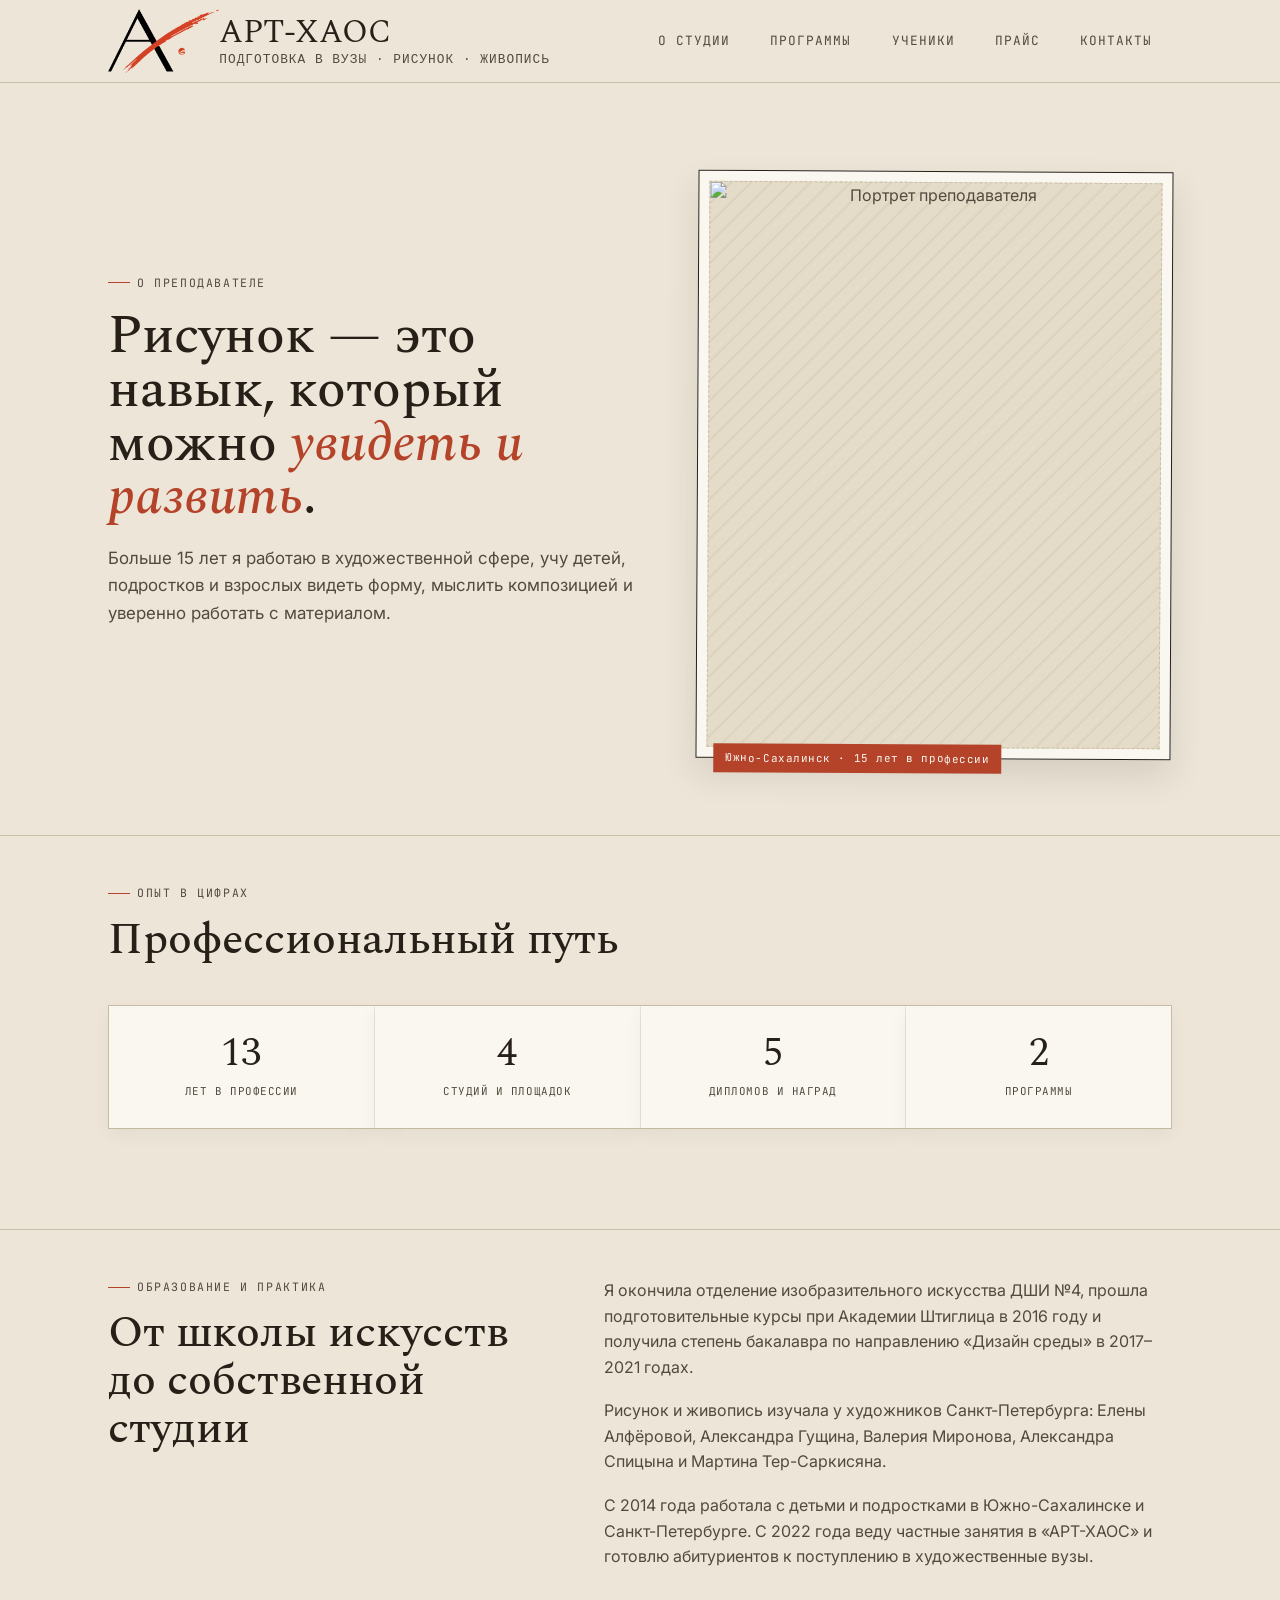
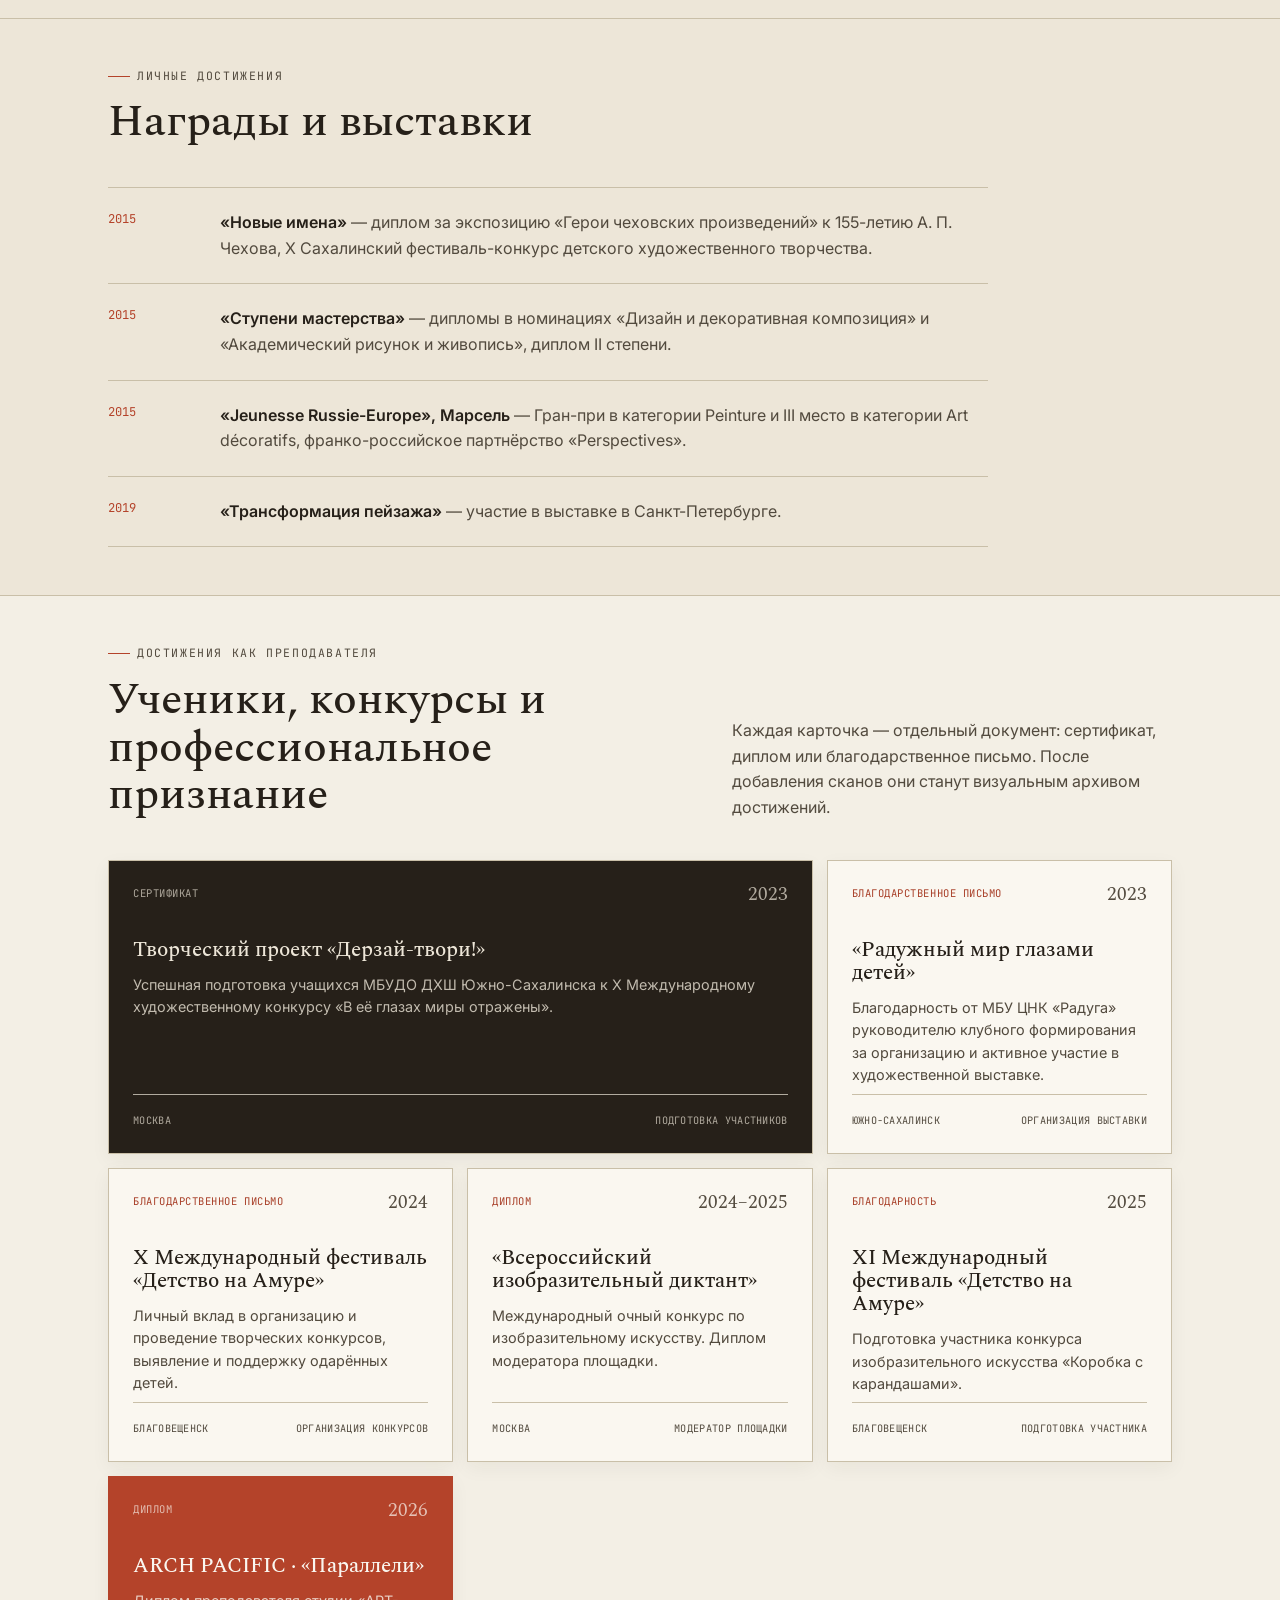
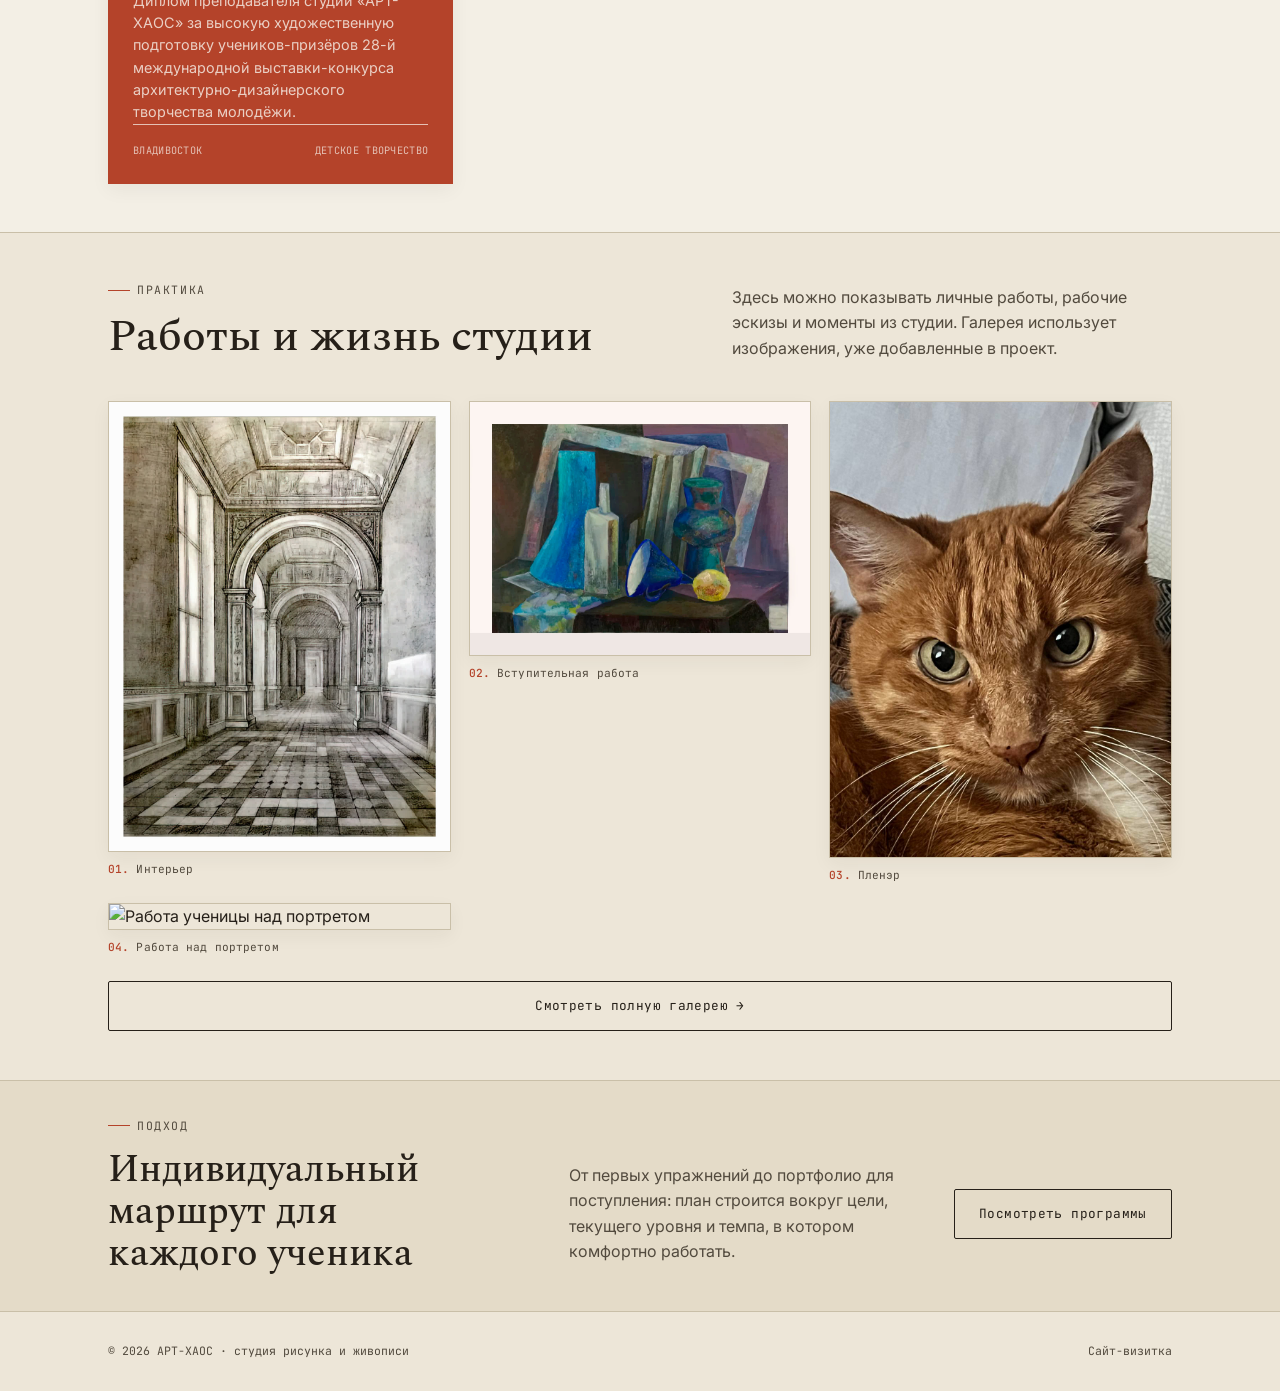
==== commit 64a5c0d5: "Add files via upload" ====
--- a/about/index.html
+++ b/about/index.html
@@ -71,26 +71,19 @@
         </button>
         <ul class="tabs" id="tabs">
           <li>
-            <a href="./" aria-current="page"
-              ><span class="tab-num">01</span>Обо мне</a
-            >
+            <a href="../#about">О студии</a>
           </li>
           <li>
-            <a href="../programs/"><span class="tab-num">02</span>Программы</a>
+            <a href="../#programs">Программы</a>
           </li>
           <li>
-            <a href="../gallery/"><span class="tab-num">03</span>Галерея</a>
+            <a href="../#students/">Ученики</a>
           </li>
           <li>
-            <a href="../students-info/"
-              ><span class="tab-num">04</span>Ученики</a
-            >
+            <a href="../#programs">Прайс</a>
           </li>
           <li>
-            <a href="../reviews/"><span class="tab-num">05</span>Отзывы</a>
-          </li>
-          <li>
-            <a href="../#contact"><span class="tab-num">06</span>Контакты</a>
+            <a href="../#contact">Контакты</a>
           </li>
         </ul>
       </div>
--- a/assets/css/styles.css
+++ b/assets/css/styles.css
@@ -9,6 +9,7 @@
   --paper: #ede6d8;
   --paper-2: #e4dbc8;
   --ink: #262019;
+  --ink-for-btn: #262019c0;
   --ink-soft: #524a3e;
   --line: #c9bfa8;
   --line-strong: #948665;
@@ -115,6 +116,7 @@
   letter-spacing: 0.03em;
   text-decoration: none;
   cursor: pointer;
+  text-align: center;
   transition:
     background 0.15s,
     color 0.15s,
@@ -124,7 +126,8 @@
   will-change: transform;
 }
 .btn-primary {
-  background: var(--ink);
+  border: 0px;
+  background: var(--ink-soft);
   color: var(--paper);
 }
 .btn-primary:hover {
@@ -160,7 +163,7 @@
   display: flex;
   align-items: center;
   justify-content: space-between;
-  height: 72px;
+  height: 82px;
   max-width: 1120px;
   margin: 0 auto;
   padding: 0 28px;
@@ -168,9 +171,8 @@
 .logo {
   display: flex;
   align-items: center;
-  padding: 12px;
+  padding: 9px;
   padding-left: 0;
-  gap: 12px;
   text-decoration: none;
 }
 .logo-mark {
@@ -178,30 +180,26 @@
   flex: none;
   height: 64px;
   width: auto;
-  margin-bottom: 10px;
 }
 .logo-text {
   font-family: "Spectral", serif;
-  font-size: 1.5rem;
+  font-size: 2rem;
   line-height: 1.1;
 }
 .logo-text small {
   display: block;
   margin-top: 3px;
   color: var(--ink-soft);
-  font-family: "JetBrains Mono", monospace;
-  font-size: 0.62rem;
+  font-family: "JetBrains   Mono", monospace;
+  font-size: 0.8rem;
   letter-spacing: 0.08em;
   text-transform: uppercase;
 }
 .tabs {
   display: flex;
   height: 100%;
-  gap: 2px;
   margin: 0;
-  padding: 0;
   list-style: none;
-  margin-top: 16px;
 }
 .tabs li {
   display: flex;
@@ -209,19 +207,32 @@
 .tabs a {
   display: flex;
   align-items: center;
-  height: 64px;
-  padding: 0 13px;
-  border-bottom: 2px solid transparent;
-  color: var(--ink-soft);
-  font-family: "JetBrains Mono", monospace;
-  font-size: 0.74rem;
-  letter-spacing: 0.03em;
+  height: 82px;
+  padding: 0 24px;
+  margin: 0 -4px;
+  color: var(--ink-soft);
+  font-family: "JetBrains Mono", monospace;
+  font-size: 0.8rem;
+  text-transform: uppercase;
+  letter-spacing: 0.08em;
   text-decoration: none;
   transition: 0.15s;
+  background-image: linear-gradient(to right, var(--red), var(--red-text));
+  background-repeat: no-repeat;
+
+  background-position: 50% 100%;
+  background-size: 0% 4px;
+  transition:
+    background-size 0.2s ease-in-out,
+    background-color 0.2s ease-in-out,
+    background-c color 0.2s ease-in-out;
 }
 .tabs a:hover {
-  border-bottom-color: var(--line);
+  background-color: var(--paper-2);
+  transition-delay: 0s;
+  background-size: 100% 2px;
   color: var(--ink);
+  z-index: 2;
 }
 .tabs a[aria-current="page"] {
   border-bottom-color: var(--red);
@@ -270,7 +281,7 @@
   gap: 12px;
 }
 
-@media (max-width: 1080px) {
+@media (max-width: 1050px) {
   .tabs {
     position: fixed;
     top: 64px;
@@ -290,6 +301,7 @@
     pointer-events: none;
     transform: translateY(-8px);
     transition: 0.2s;
+    padding: 0;
   }
   .tabs.open {
     opacity: 1;
@@ -305,6 +317,12 @@
     padding: 0 20px;
     border-bottom: 1px solid var(--line);
     white-space: nowrap;
+  }
+  .tabs a:hover {
+    background-color: var(--paper);
+    transition-delay: 0s;
+    background-size: 100% 2px;
+    color: var(--ink);
   }
   .tabs li:last-child a {
     border-bottom: none;
@@ -354,8 +372,8 @@
   flex-wrap: wrap;
 }
 .section-more {
-  padding-left: 48px;
-  padding-right: 48px;
+  padding-left: 16px;
+  padding-right: 16px;
   margin-top: 24px;
   display: flex;
   justify-content: center;
@@ -786,7 +804,7 @@
   color: var(--ink);
   font-weight: 500;
 }
-@media (max-width: 1080px) {
+@media (max-width: 1040px) {
   .student-body {
     grid-template-columns: 1fr;
   }
@@ -921,6 +939,8 @@
   gap: 10px;
 }
 .social-row a {
+  position: relative; /* Важно для позиционирования градиента */
+  z-index: 1; /* Чтобы текст/иконка были поверх градиента */
   width: 44px;
   height: 44px;
   border: 1px solid var(--ink);
@@ -930,24 +950,53 @@
   justify-content: center;
   color: var(--ink);
   text-decoration: none;
+  background-color: transparent;
+  overflow: hidden; /* Чтобы градиент не вылезал за круглые края */
   transition:
-    background-color 0.15s,
-    border-color 0.15s,
-    color 0.15s;
-}
+    background-color 0.15s ease-in-out,
+    border-color 0.15s ease-in-out,
+    color 0.15s ease-in-out;
+}
+
 .social-row a svg {
   width: 18px;
   height: 18px;
-}
+  position: relative;
+  z-index: 2; /* Гарантирует, что иконка всегда сверху */
+}
+
+/* Обычный ховер для Telegram (простой цвет) */
 .social-row a.social-tg:hover {
-  background: #0088cc;
-  border-color: #0088cc;
+  background-color: #0088cc;
+  border-color: transparent;
   color: #fff;
 }
+
+/* --- Настройки для Instagram --- */
+
+/* Создаем скрытый градиентный слой внутри кнопки */
+.social-row a.social-ig::before {
+  content: "";
+  position: absolute;
+  top: 0;
+  left: 0;
+  width: 100%;
+  height: 100%;
+  background: linear-gradient(135deg, #feda77, #f58529, #dd2a7b, #8134af);
+  z-index: -1;
+  opacity: 0; /* Изначально прозрачный */
+  transition: opacity 0.15s ease-in-out; /* Плавность как у остальных элементов */
+}
+
+/* Ховер для Instagram */
 .social-row a.social-ig:hover {
-  background: linear-gradient(135deg, #feda77, #f58529, #dd2a7b, #8134af);
-  border: 0px;
+  border-color: transparent;
   color: #fff;
+}
+
+/* При ховере плавно включаем видимость градиента */
+.social-row a.social-ig:hover::before {
+  opacity: 1;
 }
 form {
   display: flex;
@@ -1259,9 +1308,9 @@
     display: flex;
     align-items: center;
     justify-content: center;
-    gap: 8px;
+    gap: 13px;
     width: 100%;
-    flex-direction: column;
+    flex-direction: row;
   }
 }
 
@@ -1962,6 +2011,13 @@
   }
 }
 
+.btn-fixed {
+  transition-delay: 0ms;
+  max-width: 50%;
+  min-width: 50%;
+  margin: 24px auto;
+}
+
 /* ---------- ПОНИЖЕННАЯ АНИМАЦИЯ (prefers-reduced-motion) ---------- */
 @media (prefers-reduced-motion: reduce) {
   .btn {
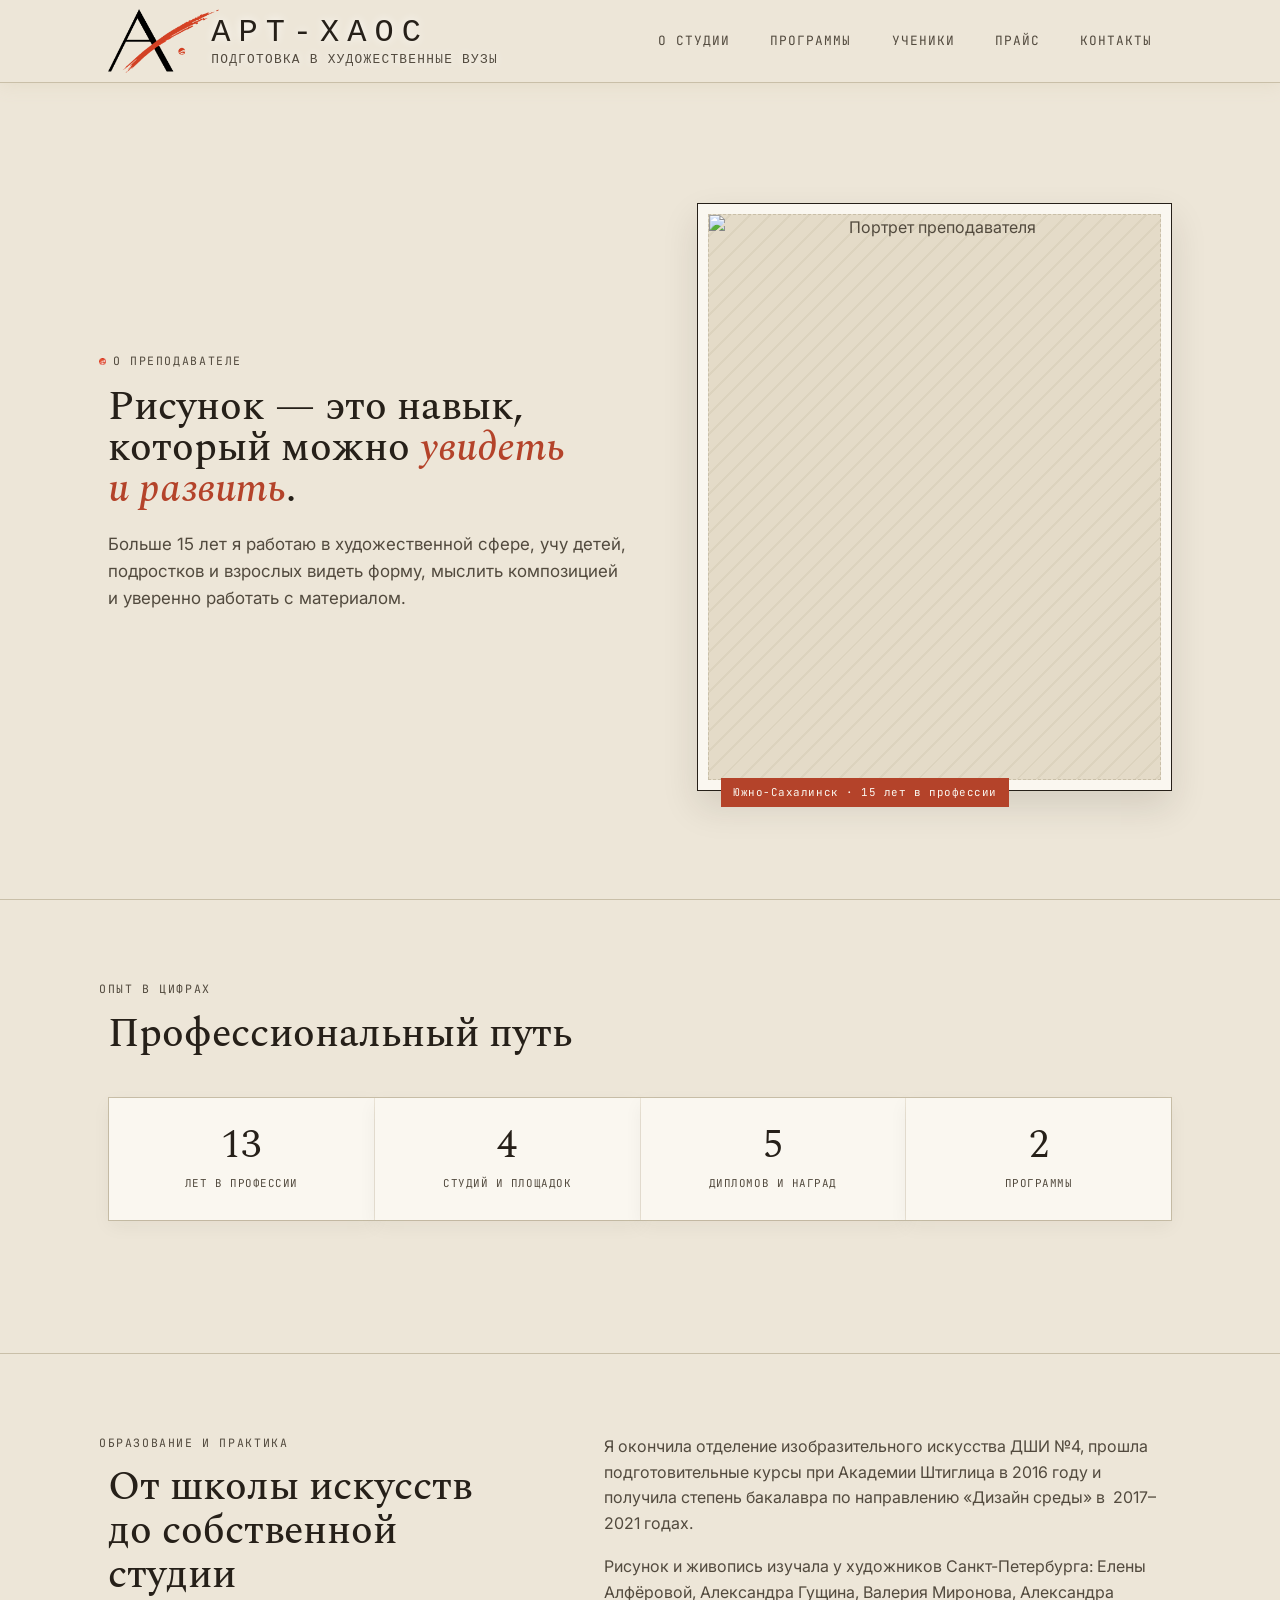
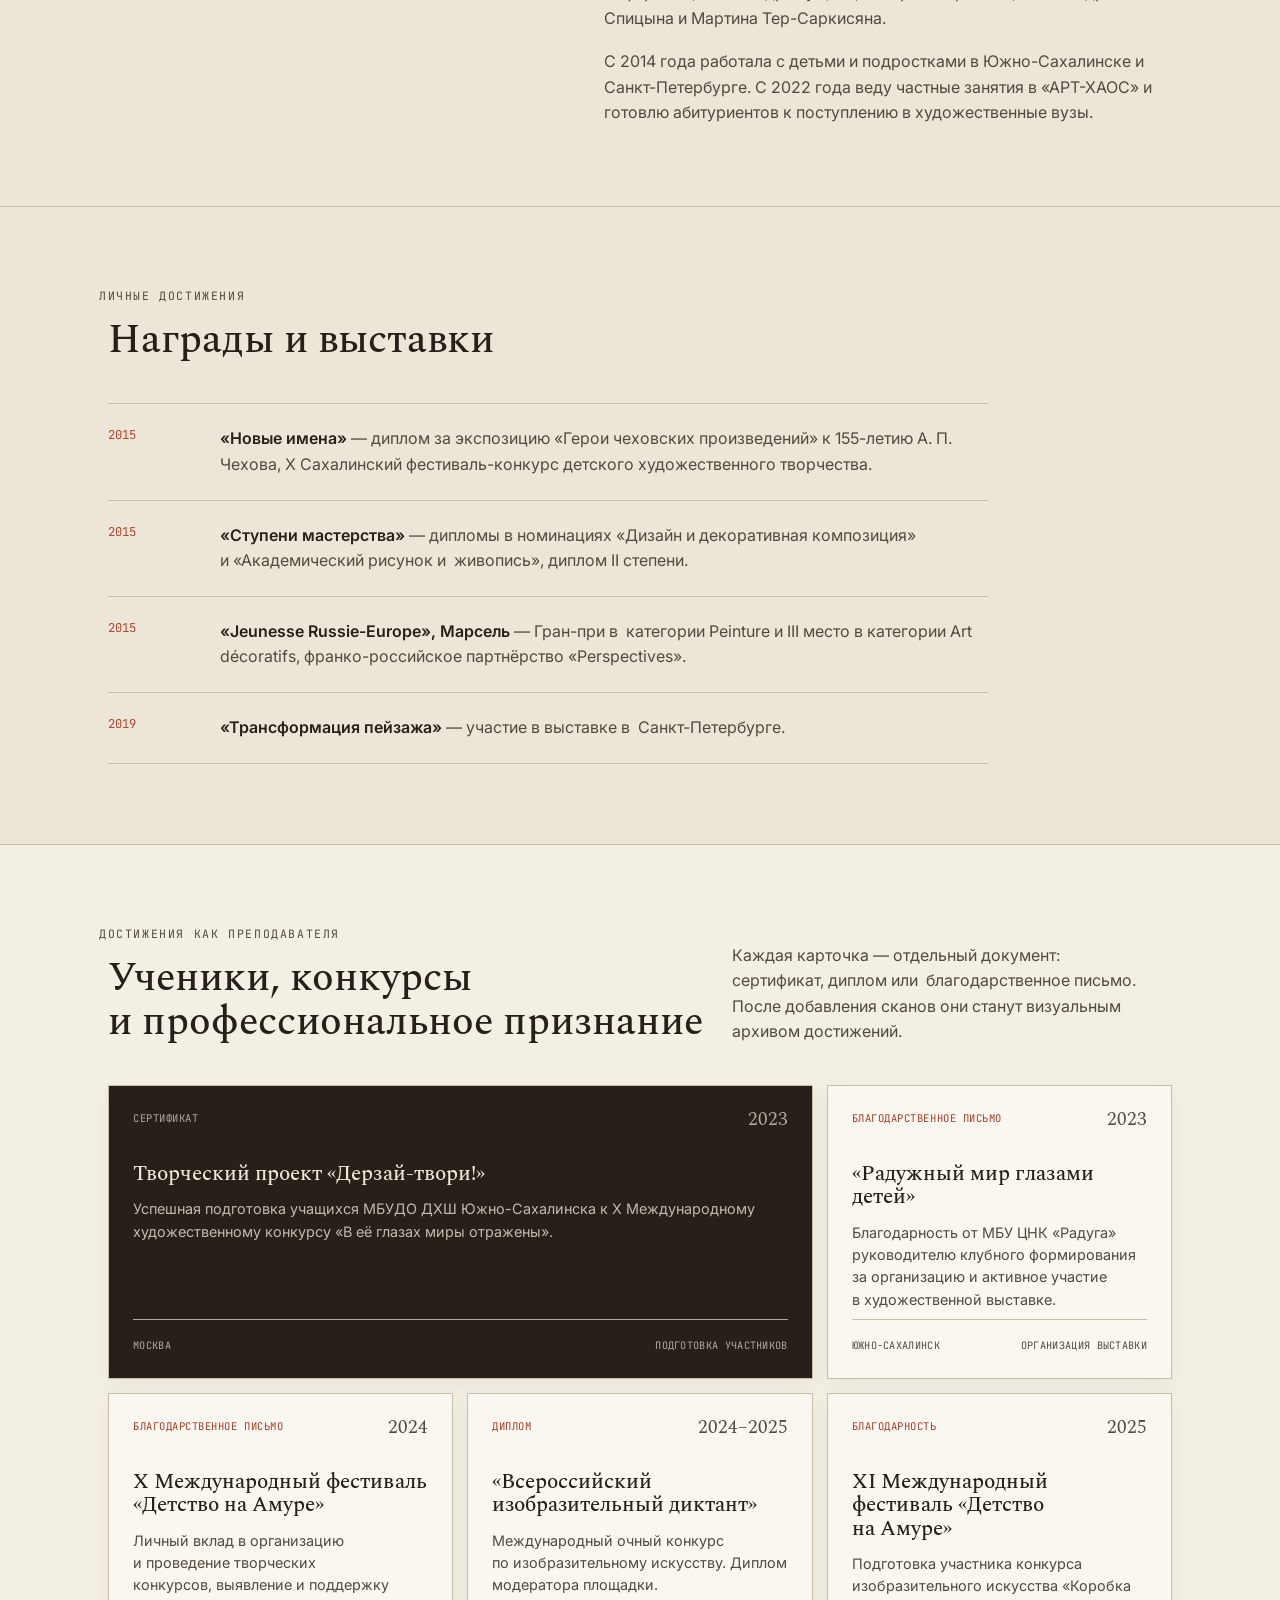
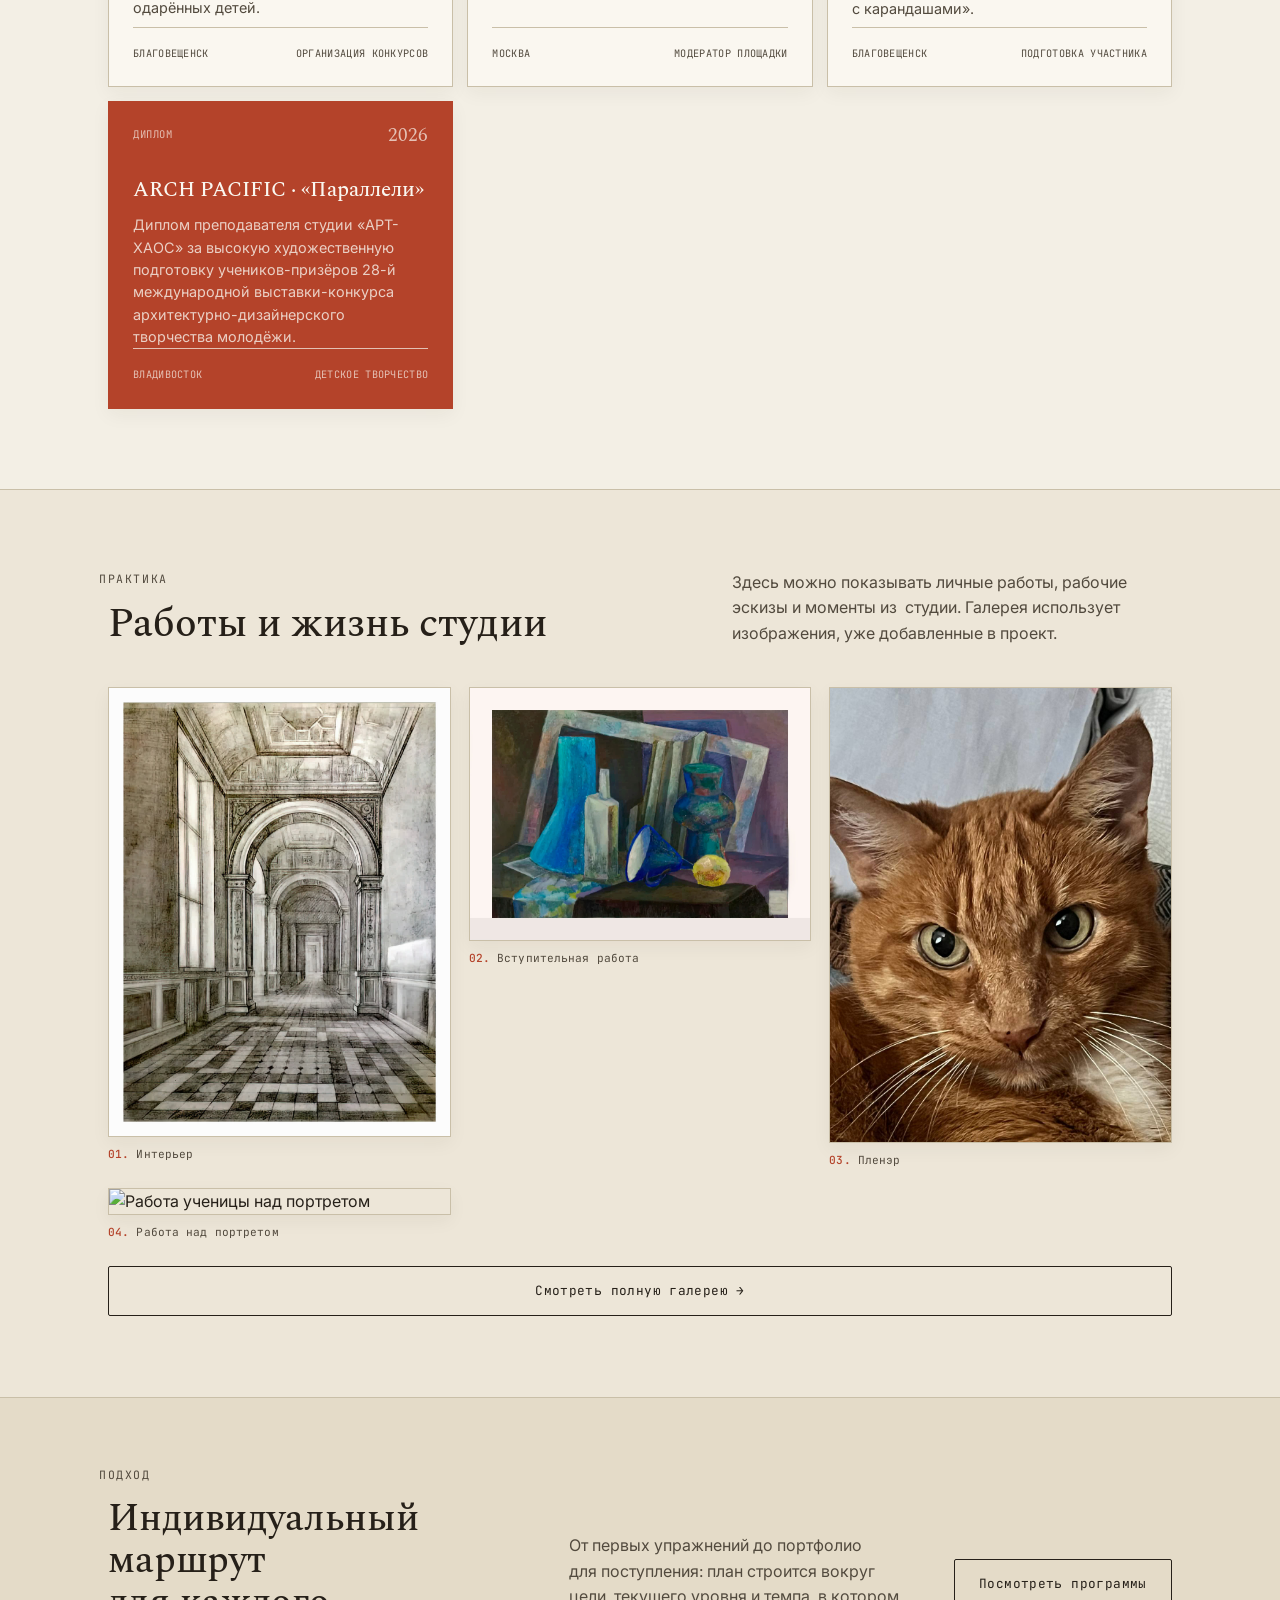
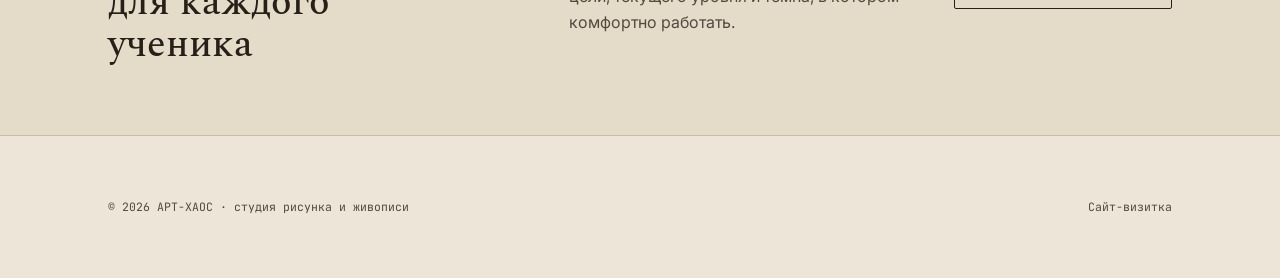
==== commit 37188f02: "Add files via upload" ====
--- a/about/index.html
+++ b/about/index.html
@@ -57,7 +57,7 @@
             src="../assets/images/logo-mark.png"
           />
           <span class="logo-text"
-            >АРТ-ХАОС<small>подготовка в вузы · рисунок · живопись</small></span
+            >АРТ-ХАОС<small>подготовка в художественные вузы</small></span
           >
         </a>
         <button
@@ -93,7 +93,10 @@
       <section class="about-hero">
         <div class="wrap about-hero__grid">
           <div>
-            <div class="eyebrow">О преподавателе</div>
+            <div class="eyebrow caps eyebrow-down">
+              <img src="../assets/images/favicon-32x32.png" class="logo-dot" />О
+              преподавателе
+            </div>
             <h1>
               Рисунок — это навык, который можно <em>увидеть и развить</em>.
             </h1>
--- a/assets/css/styles.css
+++ b/assets/css/styles.css
@@ -1,2069 +1,2243 @@
-/* ================================================================
-   ART-XAOS — единый файл стилей
-   Секции: ОБЩЕЕ · ГЛАВНАЯ · ОБО МНЕ И ДОПОЛНИТЕЛЬНЫЕ СТРАНИЦЫ ·
-   FAQ/ОТЗЫВЫ/ПРУФЫ · ПОЛИТИКА ПД · 404
-   ================================================================ */
-
-/* ---------- ОБЩЕЕ (шапка, футер, кнопки, типографика) ---------- */
-:root {
-  --paper: #ede6d8;
-  --paper-2: #e4dbc8;
-  --ink: #262019;
-  --ink-for-btn: #262019c0;
-  --ink-soft: #524a3e;
-  --line: #c9bfa8;
-  --line-strong: #948665;
-  --blue: #2e4374;
-  --red: #b4432a;
-  --red-text: #a83f28;
-  --green: #52633b;
-  --white: #faf7f0;
-  --radius: 2px;
-  --shadow-sm: 0 6px 18px rgba(38, 32, 25, 0.05);
-  --shadow-md: 0 16px 34px rgba(38, 32, 25, 0.12);
-}
-
-* {
-  box-sizing: border-box;
-}
-html {
-  scroll-behavior: auto;
-}
-section[id] {
-  scroll-margin-top: 84px;
-}
-body {
-  margin: 0;
-  background: var(--paper);
-  color: var(--ink);
-  font-family: "Inter", sans-serif;
-  font-size: 16px;
-  line-height: 1.6;
-  position: relative;
-  overflow-wrap: break-word;
-}
-a {
-  color: inherit;
-}
-img {
-  display: block;
-  max-width: 100%;
-}
-h1,
-h2,
-h3,
-h4 {
-  margin: 0;
-  color: var(--ink);
-  font-family: "Spectral", serif;
-  font-weight: 500;
-}
-:focus-visible {
-  outline: 2px solid var(--blue);
-  outline-offset: 3px;
-}
-
-.skip-link {
-  position: absolute;
-  top: -100px;
-  left: 12px;
-  z-index: 200;
-  padding: 12px 20px;
-  border-radius: var(--radius);
-  background: var(--ink);
-  color: var(--paper);
-  font-family: "Inter", sans-serif;
-  font-weight: 600;
-  text-decoration: none;
-  transition: top 0.2s ease;
-}
-.skip-link:focus {
-  top: 12px;
-}
-.wrap {
-  max-width: 1120px;
-  margin: 0 auto;
-  padding: 0 28px;
-}
-.eyebrow {
-  display: flex;
-  align-items: center;
-  gap: 0.6em;
-  color: var(--ink-soft);
-  font-family: "JetBrains Mono", monospace;
-  font-size: 0.72rem;
-  letter-spacing: 0.14em;
-  text-transform: uppercase;
-}
-.eyebrow::before {
-  display: inline-block;
-  width: 22px;
-  height: 1px;
-  background: var(--red);
-  content: "";
-}
-
-/* Buttons */
-.btn {
-  display: inline-flex;
-  align-items: center;
-  gap: 8px;
-  padding: 14px 24px;
-  border: 1px solid var(--ink);
-  border-radius: var(--radius);
-  font-family: "JetBrains Mono", monospace;
-  font-size: 0.8rem;
-  letter-spacing: 0.03em;
-  text-decoration: none;
-  cursor: pointer;
-  text-align: center;
-  transition:
-    background 0.15s,
-    color 0.15s,
-    border-color 0.15s,
-    transform 0.18s ease-out,
-    box-shadow 0.18s ease-out;
-  will-change: transform;
-}
-.btn-primary {
-  border: 0px;
-  background: var(--ink-soft);
-  color: var(--paper);
-}
-.btn-primary:hover {
-  border-color: var(--red);
-  background: var(--red);
-  transform: translateY(-2px);
-  box-shadow: var(--shadow-sm);
-}
-.btn-ghost {
-  background: transparent;
-  color: var(--ink);
-}
-.btn-ghost:hover {
-  background: var(--ink);
-  color: var(--paper);
-  transform: translateY(-2px);
-  box-shadow: var(--shadow-sm);
-}
-.btn:active {
-  transform: translateY(0);
-  box-shadow: none;
-}
-
-/* Site header */
-.site-header {
-  position: sticky;
-  top: 0;
-  z-index: 50;
-  border-bottom: 1px solid var(--line);
-  background: var(--paper);
-}
-.nav-inner {
-  display: flex;
-  align-items: center;
-  justify-content: space-between;
-  height: 82px;
-  max-width: 1120px;
-  margin: 0 auto;
-  padding: 0 28px;
-}
-.logo {
-  display: flex;
-  align-items: center;
-  padding: 9px;
-  padding-left: 0;
-  text-decoration: none;
-}
-.logo-mark {
-  display: block;
-  flex: none;
-  height: 64px;
-  width: auto;
-}
-.logo-text {
-  font-family: "Spectral", serif;
-  font-size: 2rem;
-  line-height: 1.1;
-}
-.logo-text small {
-  display: block;
-  margin-top: 3px;
-  color: var(--ink-soft);
-  font-family: "JetBrains   Mono", monospace;
-  font-size: 0.8rem;
-  letter-spacing: 0.08em;
-  text-transform: uppercase;
-}
-.tabs {
-  display: flex;
-  height: 100%;
-  margin: 0;
-  list-style: none;
-}
-.tabs li {
-  display: flex;
-}
-.tabs a {
-  display: flex;
-  align-items: center;
-  height: 82px;
-  padding: 0 24px;
-  margin: 0 -4px;
-  color: var(--ink-soft);
-  font-family: "JetBrains Mono", monospace;
-  font-size: 0.8rem;
-  text-transform: uppercase;
-  letter-spacing: 0.08em;
-  text-decoration: none;
-  transition: 0.15s;
-  background-image: linear-gradient(to right, var(--red), var(--red-text));
-  background-repeat: no-repeat;
-
-  background-position: 50% 100%;
-  background-size: 0% 4px;
-  transition:
-    background-size 0.2s ease-in-out,
-    background-color 0.2s ease-in-out,
-    background-c color 0.2s ease-in-out;
-}
-.tabs a:hover {
-  background-color: var(--paper-2);
-  transition-delay: 0s;
-  background-size: 100% 2px;
-  color: var(--ink);
-  z-index: 2;
-}
-.tabs a[aria-current="page"] {
-  border-bottom-color: var(--red);
-  color: var(--ink);
-}
-.tab-num {
-  margin-right: 7px;
-  color: var(--red-text);
-}
-.burger {
-  display: none;
-  width: 44px;
-  height: 44px;
-  border: 1px solid var(--line);
-  border-radius: var(--radius);
-  background: none;
-  cursor: pointer;
-}
-.burger span {
-  display: block;
-  width: 18px;
-  height: 1.5px;
-  margin: 4px auto;
-  background: var(--ink);
-}
-
-/* Site footer */
-.site-footer {
-  padding: 30px 0;
-  border-top: 1px solid var(--line);
-  color: var(--ink-soft);
-  font-family: "JetBrains Mono", monospace;
-  font-size: 0.72rem;
-}
-.footer-content {
-  display: flex;
-  align-items: center;
-  justify-content: space-between;
-  flex-wrap: wrap;
-  gap: 14px;
-  width: 100%;
-}
-.footer-brand {
-  display: flex;
-  align-items: center;
-  gap: 12px;
-}
-
-@media (max-width: 1050px) {
-  .tabs {
-    position: fixed;
-    top: 64px;
-    right: 16px;
-    z-index: 60;
-    flex-direction: column;
-    width: max-content;
-    min-width: 200px;
-    max-width: 80vw;
-    height: auto;
-    overflow: hidden;
-    border: 1px solid var(--line);
-    border-radius: var(--radius);
-    background: var(--white);
-    box-shadow: var(--shadow-md);
-    opacity: 0;
-    pointer-events: none;
-    transform: translateY(-8px);
-    transition: 0.2s;
-    padding: 0;
-  }
-  .tabs.open {
-    opacity: 1;
-    pointer-events: auto;
-    transform: translateY(0);
-  }
-  .tabs li {
-    width: 100%;
-  }
-  .tabs a {
-    width: 100%;
-    height: 52px;
-    padding: 0 20px;
-    border-bottom: 1px solid var(--line);
-    white-space: nowrap;
-  }
-  .tabs a:hover {
-    background-color: var(--paper);
-    transition-delay: 0s;
-    background-size: 100% 2px;
-    color: var(--ink);
-  }
-  .tabs li:last-child a {
-    border-bottom: none;
-  }
-  .burger {
-    display: block;
-  }
-}
-
-/* ================================================================
-   ГЛАВНАЯ СТРАНИЦА
-   ================================================================ */
-/* ---------- HOMEPAGE ---------- */
-section {
-  position: relative;
-  z-index: 2;
-}
-
-/* ---------- HERO ---------- */
-.hero {
-  padding: 76px 0 60px;
-}
-.hero-grid {
-  display: grid;
-  grid-template-columns: 1.1fr 0.9fr;
-  gap: 48px;
-  align-items: center;
-}
-.hero h1 {
-  font-size: clamp(2.1rem, 4.4vw, 3.3rem);
-  line-height: 1.08;
-  margin: 18px 0 20px;
-}
-.hero h1 em {
-  font-style: italic;
-  color: var(--red);
-}
-.hero p.lede {
-  max-width: 46ch;
-  color: var(--ink-soft);
-  font-size: 1.05rem;
-}
-.btn-row {
-  display: flex;
-  gap: 14px;
-  margin-top: 30px;
-  flex-wrap: wrap;
-}
-.section-more {
-  padding-left: 16px;
-  padding-right: 16px;
-  margin-top: 24px;
-  display: flex;
-  justify-content: center;
-  align-items: center;
-  justify-self: center;
-}
-.hero-photo {
-  position: relative;
-}
-.hero-photo .frame {
-  border: 1px solid var(--ink);
-  padding: 10px;
-  background: var(--white);
-  box-shadow: var(--shadow-md);
-  transform: rotate(-1.2deg);
-}
-
-.hero-photo .tag {
-  position: absolute;
-  bottom: -16px;
-  left: 24px;
-  background: var(--red);
-  color: var(--white);
-  font-family: "JetBrains Mono", monospace;
-  font-size: 0.68rem;
-  letter-spacing: 0.05em;
-  padding: 6px 12px;
-  transform: rotate(-1.2deg);
-}
-
-.hero-photo-about {
-  transform: rotate(1.5deg);
-}
-
-/* ---------- PLACEHOLDER PHOTO ---------- */
-.ph {
-  position: relative;
-  background:
-    repeating-linear-gradient(135deg, #dcd3be 0 2px, transparent 2px 14px),
-    var(--paper-2);
-  border: 1px dashed var(--line);
-  display: flex;
-  flex-direction: column;
-  align-items: center;
-  justify-content: center;
-  color: var(--ink-soft);
-  text-align: center;
-  gap: 8px;
-  aspect-ratio: var(--ar, 4/5);
-  overflow: hidden;
-}
-.ph img {
-  width: 100%;
-  height: 100%;
-  object-fit: cover;
-  display: block;
-}
-figure {
-  margin: 0;
-}
-figcaption {
-  margin-top: 9px;
-  font-family: "JetBrains Mono", monospace;
-  font-size: 0.7rem;
-  color: var(--ink-soft);
-  letter-spacing: 0.01em;
-}
-figcaption b {
-  color: var(--ink);
-  font-weight: 500;
-}
-
-/* ---------- SECTION HEADS ---------- */
-.head {
-  max-width: 640px;
-  margin-bottom: 44px;
-}
-.head h2 {
-  font-size: clamp(1.7rem, 3vw, 2.4rem);
-  margin-top: 14px;
-}
-.head p {
-  color: var(--ink-soft);
-  margin-top: 12px;
-}
-section.block {
-  padding: 64px 0;
-  border-top: 1px solid var(--line);
-}
-
-/* ---------- ABOUT ---------- */
-.about-lead {
-  max-width: 62ch;
-  margin: 0 0 40px;
-  color: var(--ink-soft);
-}
-.about-lead p {
-  margin: 0;
-}
-.about-lead p + p {
-  margin-top: 14px;
-}
-.section-more {
-  margin-top: 24px;
-}
-
-/* ---------- СЧЁТЧИКИ-ЦИФРЫ ---------- */
-.stats {
-  display: grid;
-  grid-template-columns: repeat(4, 1fr);
-  gap: 1px;
-  background: transparent;
-  border: 1px solid var(--line);
-  margin-bottom: 52px;
-}
-.stat {
-  background: var(--white);
-  padding: 28px 22px;
-  position: relative;
-  overflow: hidden;
-  z-index: 0;
-  text-align: center;
-  box-shadow: var(--shadow-sm);
-}
-.stat .num {
-  font-family: "Spectral", serif;
-  font-size: 2.5rem;
-  line-height: 1;
-  display: flex;
-  align-items: baseline;
-  justify-content: center;
-  gap: 2px;
-  font-variant-numeric: tabular-nums;
-}
-.stat .num sup {
-  font-family: "JetBrains Mono", monospace;
-  font-size: 1.05rem;
-  color: var(--red);
-  top: -0.9em;
-}
-.stat .label {
-  font-family: "JetBrains Mono", monospace;
-  font-size: 0.68rem;
-  text-transform: uppercase;
-  letter-spacing: 0.05em;
-  color: var(--ink-soft);
-  margin-top: 9px;
-}
-@media (max-width: 700px) {
-  .stats {
-    grid-template-columns: repeat(2, 1fr);
-  }
-}
-
-.values {
-  display: grid;
-  grid-template-columns: repeat(4, 1fr);
-  gap: 1px;
-  background: transparent;
-  border: 1px solid var(--line);
-  margin-bottom: 12px;
-}
-.value {
-  background: var(--white);
-  padding: 26px 22px;
-  position: relative;
-  overflow: hidden;
-  z-index: 0;
-  box-shadow: var(--shadow-sm);
-}
-.value .n {
-  font-family: "JetBrains Mono", monospace;
-  color: var(--red);
-  font-size: 0.75rem;
-}
-.value h4 {
-  font-size: 1rem;
-  margin: 12px 0 8px;
-}
-.value p {
-  font-size: 0.88rem;
-  color: var(--ink-soft);
-  margin: 0;
-}
-
-@media (max-width: 700px) {
-  .hero-grid {
-    grid-template-columns: 1fr;
-    margin-left: 36px;
-    margin-right: 36px;
-  }
-  .values {
-    grid-template-columns: repeat(2, 1fr);
-  }
-}
-@media (max-width: 600px) {
-  .values {
-    grid-template-columns: 1fr;
-  }
-}
-
-/* ---------- СТУДИЙНАЯ ГАЛЕРЕЯ: КРУПНОЕ ФОТО + ЛЕНТА МИНИАТЮР ---------- */
-.studio-carousel {
-  width: 100%;
-  max-width: 440px;
-  margin: 0 auto;
-}
-.studio-stage {
-  position: relative;
-  aspect-ratio: 9/10;
-  border: 1px solid var(--ink);
-  border-radius: var(--radius);
-  overflow: hidden;
-  background: var(--paper-2);
-  box-shadow: var(--shadow-md);
-}
-.studio-stage:focus-visible {
-  outline: 2px solid var(--blue);
-  outline-offset: 3px;
-}
-.studio-stage__image {
-  width: 100%;
-  height: 100%;
-  object-fit: cover;
-  display: block;
-}
-.studio-nav {
-  position: absolute;
-  top: 50%;
-  z-index: 5;
-  display: flex;
-  align-items: center;
-  justify-content: center;
-  width: 44px;
-  height: 44px;
-  margin-top: -22px;
-  border: 1px solid var(--ink);
-  border-radius: 50%;
-  background: var(--paper);
-  color: var(--red-text);
-  font-family: "JetBrains Mono", monospace;
-  font-size: 1.1rem;
-  cursor: pointer;
-  box-shadow: var(--shadow-sm);
-  transition:
-    background 0.15s,
-    color 0.15s,
-    border-color 0.15s,
-    box-shadow 0.15s,
-    opacity 0.2s ease;
-}
-.studio-nav:hover {
-  border-color: #b4432ae5;
-  background: #b4432ae5;
-  color: #ede6d8e5;
-}
-.studio-nav--prev {
-  left: 14px;
-}
-.studio-nav--next {
-  right: 14px;
-}
-@media (hover: hover) and (pointer: fine) {
-  .studio-nav {
-    opacity: 0;
-  }
-  .studio-stage:hover .studio-nav,
-  .studio-stage:focus-within .studio-nav,
-  .studio-nav:focus-visible {
-    opacity: 1;
-  }
-}
-.studio-stage__footer {
-  position: absolute;
-  left: 0;
-  right: 0;
-  bottom: 0;
-  z-index: 2;
-  display: flex;
-  align-items: center;
-  gap: 10px;
-  padding: 16px 18px;
-  background: linear-gradient(
-    to top,
-    rgba(38, 32, 25, 0.78),
-    rgba(38, 32, 25, 0)
-  );
-  color: var(--paper);
-  pointer-events: none;
-}
-.studio-stage__tag {
-  flex: none;
-  font-family: "JetBrains Mono", monospace;
-  font-size: 0.62rem;
-  letter-spacing: 0.04em;
-  text-transform: uppercase;
-  padding: 4px 9px;
-  border: 1px solid rgba(250, 247, 240, 0.5);
-  border-radius: var(--radius);
-}
-.studio-stage__caption {
-  font-family: "JetBrains Mono", monospace;
-  font-size: 0.78rem;
-  line-height: 1.4;
-}
-.studio-thumbs {
-  display: flex;
-  gap: 8px;
-  margin-top: 12px;
-  overflow-x: auto;
-  scroll-snap-type: x proximity;
-  scroll-behavior: smooth;
-  -webkit-overflow-scrolling: touch;
-  scrollbar-width: none;
-  -ms-overflow-style: none;
-}
-.studio-thumbs::-webkit-scrollbar {
-  display: none;
-}
-.studio-thumb {
-  position: relative;
-  flex: 0 0 auto;
-  width: 76px;
-  aspect-ratio: 1;
-  padding: 0;
-  border: 1px solid var(--line-strong);
-  border-radius: var(--radius);
-  overflow: hidden;
-  background: var(--paper-2);
-  cursor: pointer;
-  opacity: 0.55;
-  scroll-snap-align: start;
-  transition:
-    opacity 0.2s ease,
-    border-color 0.2s ease,
-    transform 0.2s ease;
-  -webkit-tap-highlight-color: transparent;
-}
-.studio-thumb img {
-  width: 100%;
-  height: 100%;
-  object-fit: cover;
-  display: block;
-}
-@media (hover: hover) and (pointer: fine) {
-  .studio-thumb:hover {
-    opacity: 0.85;
-    transform: translateY(-2px);
-  }
-}
-.studio-thumb.is-active {
-  opacity: 1;
-  border-color: var(--red);
-}
-.studio-thumb:focus-visible {
-  opacity: 1;
-  outline: 2px solid var(--blue);
-  outline-offset: 2px;
-}
-@media (max-width: 700px) {
-  .studio-thumb {
-    width: 60px;
-  }
-}
-
-/* ---------- ACHIEVEMENTS ---------- */
-.student-card {
-  border: 1px solid var(--line);
-  background: var(--white);
-  margin-bottom: 26px;
-  box-shadow: var(--shadow-sm);
-}
-.student-top {
-  display: flex;
-  gap: 20px;
-  padding: 26px 26px 13px 26px;
-  border-bottom: 1px solid var(--line);
-  align-items: center;
-  flex-wrap: wrap;
-}
-.student-id h4 {
-  font-size: 1.5rem;
-}
-.student-id span {
-  font-family: "JetBrains Mono", monospace;
-  font-size: 0.75rem;
-  color: var(--ink-soft);
-}
-.student-meta {
-  margin-left: auto;
-  display: flex;
-  gap: 26px;
-  flex-wrap: wrap;
-}
-.student-meta div {
-  font-family: "JetBrains Mono", monospace;
-  font-size: 0.68rem;
-  color: var(--ink-soft);
-  text-transform: uppercase;
-  letter-spacing: 0.05em;
-}
-.student-meta strong {
-  display: block;
-  font-family: "Inter", sans-serif;
-  font-size: 0.92rem;
-  color: var(--ink);
-  text-transform: none;
-  letter-spacing: 0;
-  margin-top: 4px;
-  font-weight: 500;
-}
-.student-body {
-  padding: 26px 26px 26px 26px;
-  display: grid;
-  grid-template-columns: 1.1fr 1.4fr;
-  gap: 28px;
-}
-.student-body-fixed {
-  padding-bottom: 16px;
-}
-
-.student-body p {
-  color: var(--ink-soft);
-  margin: 0 0 10px;
-  font-size: 0.94rem;
-}
-.student-body p b {
-  color: var(--ink);
-  font-weight: 500;
-}
-@media (max-width: 1040px) {
-  .student-body {
-    grid-template-columns: 1fr;
-  }
-  .student-meta {
-    margin-left: auto;
-    display: flex;
-    gap: 26px;
-    flex-wrap: wrap;
-  }
-}
-
-/* ---------- PROGRAMS ---------- */
-.programs {
-  display: grid;
-  grid-template-columns: repeat(3, 1fr);
-  gap: 1px;
-  background: transparent;
-  border: 1px solid var(--line);
-}
-.programs--pricing {
-  grid-template-columns: repeat(2, 1fr);
-}
-.program {
-  background: var(--white);
-  padding: 32px 26px;
-  display: flex;
-  flex-direction: column;
-  box-shadow: var(--shadow-sm);
-}
-.program .n {
-  font-family: "JetBrains Mono", monospace;
-  font-size: 0.72rem;
-  color: var(--red);
-}
-.program h3 {
-  font-size: 1.15rem;
-  padding-top: 8px;
-  margin: 14px 0 10px;
-}
-.program p {
-  color: var(--ink-soft);
-  font-size: 0.9rem;
-  flex: 1;
-}
-.program .meta {
-  display: flex;
-  justify-content: space-between;
-  font-family: "JetBrains Mono", monospace;
-  font-size: 0.68rem;
-  color: var(--ink-soft);
-  border-top: 1px solid var(--line);
-  padding-top: 14px;
-  margin-top: 16px;
-  text-transform: uppercase;
-  letter-spacing: 0.04em;
-}
-.price-list {
-  list-style: none;
-  margin: 16px 0 0;
-  padding: 0;
-  border-top: 1px solid var(--line);
-}
-.price-list li {
-  display: flex;
-  flex-wrap: wrap;
-  justify-content: space-between;
-  align-items: baseline;
-  gap: 6px 14px;
-  padding: 9px 0;
-  border-bottom: 1px solid var(--line);
-}
-.price-list li span:first-child {
-  color: var(--ink-soft);
-  font-size: 0.85rem;
-}
-.price-list li span:last-child {
-  font-family: "JetBrains Mono", monospace;
-  font-size: 0.82rem;
-  font-weight: 500;
-  color: var(--ink);
-  white-space: nowrap;
-}
-@media (max-width: 880px) {
-  .programs {
-    grid-template-columns: 1fr;
-  }
-}
-
-/* ---------- CONTACT ---------- */
-.contact-grid {
-  display: grid;
-  grid-template-columns: 1fr 1fr;
-  gap: 56px;
-}
-.contact-list {
-  list-style: none;
-  padding: 0;
-  margin: 0 0 30px;
-}
-.contact-list li {
-  padding: 14px 0;
-  border-bottom: 1px solid var(--line);
-  display: flex;
-  flex-direction: column;
-  gap: 5px;
-}
-.contact-list li span:first-child {
-  font-family: "JetBrains Mono", monospace;
-  font-size: 0.68rem;
-  color: var(--ink-soft);
-  text-transform: uppercase;
-  letter-spacing: 0.05em;
-}
-.contact-list li span:last-child {
-  font-family: "Spectral", serif;
-  font-size: 1.05rem;
-}
-.contact-list li span:last-child a {
-  color: inherit;
-  text-decoration: none;
-  border-bottom: 1px solid var(--line);
-  transition: border-color 0.15s;
-}
-.contact-list li span:last-child a:hover {
-  border-color: var(--ink);
-}
-.contact-list + .eyebrow {
-  margin-bottom: 14px;
-}
-.social-row {
-  display: flex;
-  gap: 10px;
-}
-.social-row a {
-  position: relative; /* Важно для позиционирования градиента */
-  z-index: 1; /* Чтобы текст/иконка были поверх градиента */
-  width: 44px;
-  height: 44px;
-  border: 1px solid var(--ink);
-  border-radius: 50%;
-  display: flex;
-  align-items: center;
-  justify-content: center;
-  color: var(--ink);
-  text-decoration: none;
-  background-color: transparent;
-  overflow: hidden; /* Чтобы градиент не вылезал за круглые края */
-  transition:
-    background-color 0.15s ease-in-out,
-    border-color 0.15s ease-in-out,
-    color 0.15s ease-in-out;
-}
-
-.social-row a svg {
-  width: 18px;
-  height: 18px;
-  position: relative;
-  z-index: 2; /* Гарантирует, что иконка всегда сверху */
-}
-
-/* Обычный ховер для Telegram (простой цвет) */
-.social-row a.social-tg:hover {
-  background-color: #0088cc;
-  border-color: transparent;
-  color: #fff;
-}
-
-/* --- Настройки для Instagram --- */
-
-/* Создаем скрытый градиентный слой внутри кнопки */
-.social-row a.social-ig::before {
-  content: "";
-  position: absolute;
-  top: 0;
-  left: 0;
-  width: 100%;
-  height: 100%;
-  background: linear-gradient(135deg, #feda77, #f58529, #dd2a7b, #8134af);
-  z-index: -1;
-  opacity: 0; /* Изначально прозрачный */
-  transition: opacity 0.15s ease-in-out; /* Плавность как у остальных элементов */
-}
-
-/* Ховер для Instagram */
-.social-row a.social-ig:hover {
-  border-color: transparent;
-  color: #fff;
-}
-
-/* При ховере плавно включаем видимость градиента */
-.social-row a.social-ig:hover::before {
-  opacity: 1;
-}
-form {
-  display: flex;
-  flex-direction: column;
-  gap: 16px;
-}
-form > div {
-  display: flex;
-  flex-direction: column;
-}
-form label {
-  display: block;
-  font-family: "JetBrains Mono", monospace;
-  font-size: 0.68rem;
-  text-transform: uppercase;
-  letter-spacing: 0.05em;
-  color: var(--ink-soft);
-  margin-bottom: 8px;
-}
-form input,
-form textarea {
-  width: 100%;
-  font-family: "Inter", sans-serif;
-  font-size: 16px;
-  padding: 12px 14px;
-  border: 1px solid var(--line-strong);
-  background: var(--white);
-  border-radius: var(--radius);
-  color: var(--ink);
-}
-form input.invalid,
-form textarea.invalid {
-  border-color: var(--red-text);
-}
-form input.invalid:focus,
-form textarea.invalid:focus {
-  outline-color: var(--red-text);
-}
-.field-error {
-  display: none;
-  margin-top: 6px;
-  font-family: "JetBrains Mono", monospace;
-  font-size: 0.74rem;
-  color: var(--red-text);
-}
-.field-error.visible {
-  display: block;
-}
-form textarea {
-  resize: vertical;
-  min-height: 90px;
-}
-.form-status {
-  font-family: "JetBrains Mono", monospace;
-  font-size: 0.78rem;
-  margin: 2px 0 0;
-  color: var(--ink-soft);
-  min-height: 1.3em;
-  line-height: 1.5;
-}
-.form-status--ok {
-  color: var(--green);
-}
-.form-status--error {
-  color: var(--red-text);
-}
-.form-status a {
-  color: inherit;
-}
-form button:disabled {
-  opacity: 0.55;
-  cursor: not-allowed;
-}
-#form-submit-btn {
-  align-self: flex-start;
-}
-@media (max-width: 880px) {
-  .contact-grid {
-    grid-template-columns: 1fr;
-  }
-}
-
-#contact-form {
-  padding-top: 14px;
-}
-
-/* ---------- ПОЯВЛЕНИЕ ПРИ СКРОЛЛЕ ---------- */
-.reveal {
-  opacity: 0;
-  transform: translateY(26px);
-  transition:
-    opacity 0.7s ease,
-    transform 0.7s ease;
-}
-.reveal.in-view {
-  opacity: 1;
-  transform: translateY(0);
-}
-.reveal-group > * {
-  opacity: 0;
-  transform: translateY(22px);
-  transition:
-    opacity 0.6s ease,
-    transform 0.6s ease;
-}
-.reveal-group.in-view > * {
-  opacity: 1;
-  transform: translateY(0);
-}
-.reveal-group.in-view > *:nth-child(2) {
-  transition-delay: 0.08s;
-}
-.reveal-group.in-view > *:nth-child(3) {
-  transition-delay: 0.16s;
-}
-.reveal-group.in-view > *:nth-child(4) {
-  transition-delay: 0.24s;
-}
-.reveal-group.in-view > *:nth-child(5) {
-  transition-delay: 0.32s;
-}
-.reveal-group.in-view > *:nth-child(6) {
-  transition-delay: 0.4s;
-}
-
-/* ---------- ПОДПИСЬ-РОСЧЕРК ---------- */
-.signature {
-  color: var(--red);
-  display: inline-block;
-}
-.signature path {
-  stroke-dasharray: 520;
-  stroke-dashoffset: 520;
-  transition: stroke-dashoffset 1.5s ease 0.3s;
-}
-.signature.in-view path {
-  stroke-dashoffset: 0;
-}
-.hero-signature {
-  margin-top: 34px;
-  display: flex;
-  align-items: center;
-  gap: 12px;
-  flex-wrap: wrap;
-}
-.hero-signature span {
-  font-family: "JetBrains Mono", monospace;
-  font-size: 0.68rem;
-  color: var(--ink-soft);
-  letter-spacing: 0.04em;
-  text-transform: uppercase;
-}
-.footer-signature {
-  color: var(--ink-soft);
-}
-.footer-signature path {
-  stroke-dasharray: 520;
-  stroke-dashoffset: 0;
-}
-
-/* ---------- ЗАЛИВКА ЦВЕТОМ ПРИ НАВЕДЕНИИ (программы, заголовки секций) ---------- */
-.text-fill {
-  display: inline-block;
-  background-image: linear-gradient(90deg, var(--red) 50%, var(--ink) 50%);
-  background-size: 200% 100%;
-  background-position: 100% 0;
-  -webkit-background-clip: text;
-  background-clip: text;
-  color: transparent;
-  transition: background-position 0.5s ease;
-  width: fit-content;
-}
-.head h2 {
-  transition: color 0.4s ease;
-}
-@media (hover: hover) and (pointer: fine) {
-  .program:hover h3.text-fill {
-    background-position: 0 0;
-  }
-  .head:hover h2 {
-    color: var(--red);
-  }
-}
-
-/* ---------- ЗАЛИВКА ФОНА ПРИ НАВЕДЕНИИ (счётчики, ценности) ---------- */
-.stat::before,
-.value::before {
-  content: "";
-  position: absolute;
-  inset: 0;
-  background: var(--red);
-  transform: scaleY(0);
-  transform-origin: bottom;
-  transition: transform 0.4s ease;
-  z-index: -1;
-}
-.stat .num,
-.stat .label,
-.stat .num sup,
-.value .n,
-.value h4,
-.value p {
-  position: relative;
-  z-index: 1;
-  transition: color 0.3s ease;
-}
-@media (hover: hover) and (pointer: fine) {
-  .stat:hover::before,
-  .value:hover::before {
-    transform: scaleY(1);
-  }
-  .stat:hover .num,
-  .stat:hover .label,
-  .stat:hover .num sup,
-  .value:hover .n,
-  .value:hover h4,
-  .value:hover p {
-    color: var(--paper);
-  }
-}
-
-/* ---------- ПОЛОСКА ПРОГРЕССА ПРОКРУТКИ ---------- */
-.scroll-progress {
-  position: fixed;
-  top: 0;
-  left: 0;
-  right: 0;
-  height: 3px;
-  z-index: 120;
-  background: transparent;
-  pointer-events: none;
-}
-.scroll-progress-bar {
-  height: 100%;
-  width: 0%;
-  background: var(--red);
-  transition: width 0.08s linear;
-}
-
-.field-checkbox {
-  display: flex;
-  gap: 10px;
-  font-size: 0.9em;
-  flex-direction: row;
-  align-items: flex-start;
-}
-.field-checkbox input[type="checkbox"] {
-  width: 18px;
-  height: 18px;
-  margin-top: 2px;
-  flex-shrink: 0;
-  accent-color: var(--ink);
-}
-.field-checkbox label a {
-  text-decoration: underline;
-}
-.field-checkbox input.invalid + label {
-  color: var(--red-text);
-}
-
-/* ---------- КНОПКА «НАВЕРХ» ---------- */
-.to-top {
-  position: fixed;
-  right: 20px;
-  bottom: 20px;
-  z-index: 120;
-  width: 46px;
-  height: 46px;
-  border-radius: 50%;
-  background: var(--ink);
-  color: var(--paper);
-  border: none;
-  cursor: pointer;
-  display: flex;
-  align-items: center;
-  justify-content: center;
-  box-shadow: 0 8px 20px rgba(38, 32, 25, 0.22);
-  opacity: 0;
-  transform: translateY(12px);
-  pointer-events: none;
-  transition:
-    opacity 0.25s ease,
-    transform 0.25s ease,
-    background 0.15s ease;
-}
-.to-top svg {
-  width: 20px;
-  height: 20px;
-}
-.to-top.visible {
-  opacity: 1;
-  transform: translateY(0);
-  pointer-events: auto;
-}
-.to-top:hover {
-  background: var(--red);
-}
-
-.before-after {
-  display: flex;
-  align-items: flex-start;
-  justify-content: flex-end;
-  gap: 26px;
-  width: 100%;
-}
-
-@media (max-width: 680px) {
-  .before-after {
-    display: flex;
-    align-items: center;
-    justify-content: center;
-    gap: 13px;
-    width: 100%;
-    flex-direction: row;
-  }
-}
-
-.student-work {
-  flex: 0 1 auto;
-  min-width: 0;
-  margin: 0;
-}
-
-.student-image {
-  height: clamp(190px, 34vw - 58px, 290px);
-  display: flex;
-  align-items: flex-start;
-  justify-content: center;
-  max-width: 100%;
-}
-
-.student-image img {
-  display: block;
-  height: 100%;
-  width: auto;
-  max-width: 100%;
-  object-fit: contain;
-  border: solid 1px var(--line);
-}
-
-@media (max-width: 760px) {
-  .student-image {
-    height: clamp(115px, 64vw - 82px, 290px);
-  }
-}
-
-.student-work figcaption {
-  margin-top: 10px;
-  font-family: "JetBrains Mono", monospace;
-  font-size: 0.7rem;
-  line-height: 1.4;
-  color: var(--ink-soft);
-  text-align: center;
-}
-
-/* ================================================================
-   ОБО МНЕ + ОБЩИЕ КОМПОНЕНТЫ ДЛЯ ДОПОЛНИТЕЛЬНЫХ СТРАНИЦ
-   (используются также программами, галереей, учениками, отзывами)
-   ================================================================ */
-.about-hero,
-.about-section {
-  position: relative;
-  z-index: 2;
-}
-.about-hero {
-  padding: 88px 0 76px;
-}
-.about-hero__grid {
-  display: grid;
-  grid-template-columns: 1.05fr 0.95fr;
-  gap: 64px;
-  align-items: center;
-}
-.about-hero h1 {
-  margin: 18px 0 20px;
-  font-size: clamp(2.1rem, 4.4vw, 3.3rem);
-  line-height: 1.02;
-}
-.about-hero h1 em {
-  color: var(--red);
-  font-style: italic;
-}
-.about-hero__lede {
-  max-width: 58ch;
-  margin: 0 0 30px;
-  color: var(--ink-soft);
-  font-size: 1.06rem;
-}
-.about-hero__photo {
-  margin: 0;
-  transform: rotate(1.5deg);
-}
-.about-hero__photo img {
-  width: 100%;
-  aspect-ratio: 4/5;
-  border: 10px solid var(--white);
-  box-shadow: var(--shadow-md);
-  object-fit: cover;
-}
-.about-hero__photo figcaption {
-  margin-top: 13px;
-  color: var(--ink-soft);
-  font-family: "JetBrains Mono", monospace;
-  font-size: 0.7rem;
-  text-align: right;
-}
-.about-section {
-  padding: 48px 0;
-  border-top: 1px solid var(--line);
-}
-.section-heading {
-  max-width: 680px;
-  margin-bottom: 40px;
-}
-.section-heading h2 {
-  margin-top: 14px;
-  font-size: clamp(1.8rem, 3.4vw, 2.8rem);
-  line-height: 1.1;
-}
-.two-columns {
-  display: grid;
-  grid-template-columns: 0.85fr 1.15fr;
-  gap: 76px;
-  align-items: start;
-}
-.two-columns .section-heading {
-  margin: 0;
-}
-.prose {
-  max-width: 62ch;
-  color: var(--ink-soft);
-}
-.prose p {
-  margin: 0;
-}
-.prose p + p {
-  margin-top: 18px;
-}
-.awards {
-  display: grid;
-  gap: 0;
-  max-width: 880px;
-  margin: 0;
-  padding: 0;
-  list-style: none;
-  border-top: 1px solid var(--line);
-}
-.awards li {
-  display: grid;
-  grid-template-columns: 90px 1fr;
-  gap: 22px;
-  padding: 22px 0;
-  border-bottom: 1px solid var(--line);
-}
-.awards span {
-  color: var(--red);
-  font-family: "JetBrains Mono", monospace;
-  font-size: 0.76rem;
-}
-.awards p {
-  margin: 0;
-  color: var(--ink-soft);
-}
-.awards strong {
-  color: var(--ink);
-  font-weight: 600;
-}
-.teacher-section {
-  background: rgba(250, 247, 240, 0.55);
-}
-.teaching-awards {
-  display: grid;
-  grid-template-columns: repeat(3, 1fr);
-  gap: 14px;
-}
-.teaching-award {
-  display: flex;
-  flex-direction: column;
-  min-height: 294px;
-  padding: 24px;
-  border: 1px solid var(--line);
-  background: var(--white);
-  box-shadow: var(--shadow-sm);
-  transition:
-    transform 0.2s ease,
-    box-shadow 0.2s ease;
-}
-@media (hover: hover) and (pointer: fine) {
-  .teaching-award:hover {
-    box-shadow: var(--shadow-md);
-    transform: translateY(-3px);
-  }
-}
-.teaching-award--featured {
-  grid-column: span 2;
-  background: var(--ink);
-  color: var(--paper);
-}
-.teaching-award--accent {
-  background: var(--red);
-  border-color: var(--red);
-  color: var(--white);
-}
-.teaching-award__top {
-  display: flex;
-  align-items: start;
-  justify-content: space-between;
-  gap: 12px;
-}
-.document-type {
-  color: var(--red-text);
-  font-family: "JetBrains Mono", monospace;
-  font-size: 0.66rem;
-  letter-spacing: 0.05em;
-  text-transform: uppercase;
-}
-.teaching-award time {
-  color: var(--ink-soft);
-  font-family: "Spectral", serif;
-  font-size: 1.2rem;
-  line-height: 1;
-}
-.teaching-award h3 {
-  margin: 34px 0 12px;
-  font-size: 1.3rem;
-  line-height: 1.12;
-}
-.teaching-award p {
-  margin: 0;
-  color: var(--ink-soft);
-  font-size: 0.9rem;
-  line-height: 1.55;
-}
-.teaching-award footer {
-  display: flex;
-  justify-content: space-between;
-  gap: 12px;
-  margin-top: auto;
-  padding-top: 18px;
-  border-top: 1px solid var(--line);
-  color: var(--ink-soft);
-  font-family: "JetBrains Mono", monospace;
-  font-size: 0.64rem;
-  letter-spacing: 0.03em;
-  text-transform: uppercase;
-}
-.teaching-award--featured h3,
-.teaching-award--accent h3 {
-  color: inherit;
-}
-.teaching-award--featured p,
-.teaching-award--accent p {
-  color: inherit;
-  opacity: 0.78;
-}
-.teaching-award--featured .document-type,
-.teaching-award--accent .document-type {
-  color: inherit;
-  opacity: 0.68;
-}
-.teaching-award--featured time,
-.teaching-award--accent time,
-.teaching-award--featured footer,
-.teaching-award--accent footer {
-  color: inherit;
-  opacity: 0.7;
-}
-.teaching-award--featured footer,
-.teaching-award--accent footer {
-  border-top-color: currentColor;
-}
-.section-heading--row {
-  display: flex;
-  align-items: end;
-  justify-content: space-between;
-  gap: 28px;
-  max-width: none;
-}
-.section-heading--row p {
-  max-width: 44ch;
-  margin: 0;
-  color: var(--ink-soft);
-}
-.work-gallery {
-  display: grid;
-  grid-template-columns: repeat(3, 1fr);
-  gap: 18px;
-}
-.work-gallery figure {
-  margin: 0;
-}
-.work-gallery__large {
-  grid-column: span 2;
-}
-.work-gallery img {
-  width: 100%;
-  object-fit: cover;
-  border: 1px solid var(--line);
-  box-shadow: var(--shadow-sm);
-  transition:
-    box-shadow 0.2s ease,
-    transform 0.2s ease;
-}
-@media (hover: hover) and (pointer: fine) {
-  .work-gallery img:hover {
-    box-shadow: var(--shadow-md);
-    transform: translateY(-3px);
-  }
-}
-.work-gallery__large img {
-  aspect-ratio: 4/5;
-}
-.work-gallery figcaption {
-  margin-top: 9px;
-  color: var(--ink-soft);
-  font-family: "JetBrains Mono", monospace;
-  font-size: 0.7rem;
-}
-.work-gallery figcaption b {
-  color: var(--red);
-  font-weight: 500;
-}
-.about-section--closing {
-  padding: 36px 0;
-  background: var(--paper-2);
-}
-.closing {
-  display: grid;
-  grid-template-columns: 1.1fr 0.9fr auto;
-  gap: 40px;
-  align-items: center;
-}
-.closing h2 {
-  max-width: 18ch;
-  margin-top: 14px;
-  font-size: clamp(1.6rem, 3vw, 2.35rem);
-  line-height: 1.12;
-}
-.closing p {
-  max-width: 42ch;
-  margin: 36px 0 0;
-  color: var(--ink-soft);
-}
-.closing .btn {
-  display: block;
-  margin-top: 36px;
-  text-align: center;
-}
-@media (max-width: 880px) {
-  .about-hero {
-    padding: 62px 0;
-  }
-  .about-hero__grid,
-  .two-columns,
-  .closing {
-    grid-template-columns: 1fr;
-    gap: 34px;
-  }
-  .section-heading--row {
-    display: block;
-  }
-  .section-heading--row p {
-    margin-top: 16px;
-  }
-  .work-gallery {
-    grid-template-columns: repeat(2, 1fr);
-  }
-  .teaching-awards {
-    grid-template-columns: repeat(2, 1fr);
-  }
-  .teaching-award--featured {
-    grid-column: span 2;
-  }
-}
-@media (max-width: 600px) {
-  .about-hero h1 {
-    font-size: clamp(2.2rem, 12vw, 3.2rem);
-  }
-  .about-section {
-    padding: 58px 0;
-  }
-  .awards li {
-    grid-template-columns: 1fr;
-    gap: 7px;
-  }
-  .work-gallery {
-    grid-template-columns: 1fr;
-  }
-  .work-gallery__large {
-    grid-column: auto;
-  }
-  .teaching-awards {
-    grid-template-columns: 1fr;
-  }
-  .teaching-award,
-  .teaching-award--featured {
-    grid-column: auto;
-    min-height: 0;
-  }
-  .teaching-award h3 {
-    margin-top: 28px;
-  }
-}
-
-/* ================================================================
-   ПРОГРАММЫ / ГАЛЕРЕЯ / УЧЕНИКИ / ОТЗЫВЫ — общие блоки
-   ================================================================ */
-/* ---------- ОБЩЕЕ ДЛЯ ДОПОЛНИТЕЛЬНЫХ СТРАНИЦ ---------- */
-.page-hero {
-  padding: 76px 0 20px;
-}
-.page-hero h1 {
-  max-width: 20ch;
-  margin: 18px 0 20px;
-  font-size: clamp(2.2rem, 4.6vw, 3.6rem);
-  line-height: 1.06;
-}
-.page-hero__lede {
-  max-width: 64ch;
-  margin: 0;
-  color: var(--ink-soft);
-  font-size: 1.06rem;
-}
-.page-section {
-  padding: 56px 0;
-  border-top: 1px solid var(--line);
-}
-.page-section:first-of-type {
-  border-top: none;
-}
-
-/* ---------- FAQ ---------- */
-.faq {
-  max-width: 760px;
-  margin: 0;
-  padding: 0;
-  list-style: none;
-  border-top: 1px solid var(--line);
-}
-.faq details {
-  border-bottom: 1px solid var(--line);
-}
-.faq summary {
-  display: flex;
-  align-items: center;
-  justify-content: space-between;
-  gap: 20px;
-  padding: 22px 4px;
-  cursor: pointer;
-  font-family: "Spectral", serif;
-  font-size: 1.08rem;
-  color: var(--ink);
-  list-style: none;
-}
-.faq-q {
-  min-width: 0;
-}
-.faq summary::-webkit-details-marker {
-  display: none;
-}
-.faq summary::after {
-  content: "+";
-  flex: none;
-  width: 22px;
-  text-align: center;
-  font-family: "JetBrains Mono", monospace;
-  font-size: 1.2rem;
-  color: var(--red-text);
-}
-.faq details[open] summary::after {
-  content: "−";
-}
-.faq details[open] summary {
-  color: var(--red-text);
-}
-.faq .faq-a {
-  margin: 0 0 22px;
-  padding: 0 4px;
-  max-width: 66ch;
-  color: var(--ink-soft);
-  font-size: 0.95rem;
-  line-height: 1.6;
-}
-
-/* ---------- СВЕДЕНИЯ О СТУДЕНТАХ / ПРУФ-ТАБЛИЦА ---------- */
-.proof-table-wrap {
-  overflow-x: auto;
-  border: 1px solid var(--line);
-}
-.proof-table-wrap + .empty-state {
-  margin-top: 28px;
-}
-.proof-table {
-  width: 100%;
-  min-width: 560px;
-  border-collapse: collapse;
-  margin: 0;
-  background: var(--white);
-}
-.proof-table th {
-  padding: 14px 18px;
-  text-align: left;
-  font-family: "JetBrains Mono", monospace;
-  font-size: 0.64rem;
-  letter-spacing: 0.05em;
-  text-transform: uppercase;
-  color: var(--ink-soft);
-  background: var(--paper-2);
-  border-bottom: 1px solid var(--line-strong);
-}
-.proof-table td {
-  padding: 16px 18px;
-  border-bottom: 1px solid var(--line);
-  font-size: 0.92rem;
-  color: var(--ink);
-}
-.proof-table tr:last-child td {
-  border-bottom: none;
-}
-.proof-table td:first-child {
-  font-family: "Spectral", serif;
-  font-size: 1.05rem;
-}
-.proof-table td.dim {
-  color: var(--ink-soft);
-  font-family: "JetBrains Mono", monospace;
-  font-size: 0.78rem;
-}
-
-/* ---------- ПУСТОЕ СОСТОЯНИЕ / "СКОРО" ---------- */
-.empty-state {
-  max-width: 560px;
-  padding: 40px 36px;
-  border: 1px dashed var(--line-strong);
-  background: var(--paper-2);
-}
-.empty-state p {
-  margin: 0 0 22px;
-  color: var(--ink-soft);
-  line-height: 1.6;
-}
-.empty-state p:last-of-type {
-  margin-bottom: 0;
-}
-.empty-state .btn {
-  margin-top: 4px;
-}
-
-@media (max-width: 760px) {
-  .page-section {
-    padding: 44px 0;
-  }
-}
-
-/* ================================================================
-   ПОЛИТИКА ОБРАБОТКИ ПЕРСОНАЛЬНЫХ ДАННЫХ
-   ================================================================ */
-.privacy-hero {
-  position: relative;
-  z-index: 2;
-  padding: 88px 0 48px;
-  border-bottom: 1px solid var(--line);
-}
-.privacy-hero h1 {
-  max-width: 22ch;
-  margin: 16px 0 18px;
-  font-size: clamp(2rem, 4.2vw, 3.2rem);
-  line-height: 1.08;
-}
-.privacy-hero__lede {
-  max-width: 60ch;
-  margin: 0 0 14px;
-  color: var(--ink-soft);
-  font-size: 1.05rem;
-}
-.privacy-updated {
-  margin: 0;
-  color: var(--ink-soft);
-  font-family: "JetBrains Mono", monospace;
-  font-size: 0.74rem;
-  letter-spacing: 0.03em;
-  text-transform: uppercase;
-}
-
-.privacy-section {
-  position: relative;
-  z-index: 2;
-  padding: 56px 0 90px;
-}
-.privacy-section .prose {
-  max-width: 74ch;
-  color: var(--ink-soft);
-}
-.privacy-section h2 {
-  margin: 46px 0 14px;
-  padding-top: 28px;
-  border-top: 1px solid var(--line);
-  color: var(--ink);
-  font-family: "Spectral", serif;
-  font-weight: 500;
-  font-size: 1.3rem;
-  line-height: 1.2;
-}
-.privacy-section h2:first-of-type {
-  margin-top: 0;
-  padding-top: 0;
-  border-top: none;
-}
-.privacy-section p {
-  margin: 0 0 14px;
-  line-height: 1.65;
-}
-.privacy-section ul {
-  margin: 0 0 14px;
-  padding-left: 1.2em;
-}
-.privacy-section li {
-  margin-bottom: 6px;
-  line-height: 1.6;
-}
-.privacy-section strong {
-  color: var(--ink);
-  font-weight: 600;
-}
-.privacy-section a {
-  color: var(--red-text);
-  text-decoration: underline;
-}
-
-@media (max-width: 600px) {
-  .privacy-hero {
-    padding: 62px 0 36px;
-  }
-  .privacy-section {
-    padding: 40px 0 60px;
-  }
-  .privacy-section h2 {
-    margin: 34px 0 12px;
-    padding-top: 22px;
-  }
-}
-
-/* ================================================================
-   СТРАНИЦА 404
-   ================================================================ */
-.notfound {
-  display: flex;
-  flex-direction: column;
-  align-items: center;
-  justify-content: center;
-  min-height: 100vh;
-  padding: 24px;
-  text-align: center;
-}
-.notfound-brush {
-  display: block;
-  width: min(90vw, 341px);
-  height: auto;
-  margin: 0 auto 8px;
-  overflow: visible;
-}
-.notfound-brush image {
-  pointer-events: none;
-  -webkit-touch-callout: none;
-  user-select: none;
-}
-.mask-line {
-  fill: none;
-  stroke: white;
-  stroke-linecap: round;
-  stroke-linejoin: round;
-  stroke-dasharray: 800;
-  stroke-dashoffset: 800;
-}
-.draw-active {
-  animation: paint-stroke var(--duration) cubic-bezier(0.4, 0, 0.2, 1)
-    var(--delay) forwards;
-}
-@keyframes paint-stroke {
-  to {
-    stroke-dashoffset: 0;
-  }
-}
-.notfound-content {
-  opacity: 0;
-  transform: translateY(18px);
-  animation: notfound-content-in 0.7s cubic-bezier(0.22, 1, 0.36, 1) 1.7s
-    forwards;
-}
-@keyframes notfound-content-in {
-  to {
-    opacity: 1;
-    transform: translateY(0);
-  }
-}
-.notfound h1 {
-  margin: 16px 0 8px;
-  font-size: clamp(20px, 4vw, 28px);
-}
-.notfound p {
-  max-width: 40ch;
-  margin: 0 0 28px;
-  color: var(--ink-soft);
-}
-
-@media (max-width: 600px) {
-  .notfound {
-    padding: 20px;
-  }
-  .notfound-brush {
-    width: min(92vw, 341px);
-  }
-}
-
-.btn-fixed {
-  transition-delay: 0ms;
-  max-width: 50%;
-  min-width: 50%;
-  margin: 24px auto;
-}
-
-/* ---------- ПОНИЖЕННАЯ АНИМАЦИЯ (prefers-reduced-motion) ---------- */
-@media (prefers-reduced-motion: reduce) {
-  .btn {
-    transition:
-      background 0.15s,
-      color 0.15s,
-      border-color 0.15s;
-  }
-  .btn:hover {
-    transform: none;
-  }
-  .studio-nav,
-  .studio-thumb {
-    transition: none;
-  }
-  .reveal,
-  .reveal-group > * {
-    opacity: 1 !important;
-    transform: none !important;
-    transition: none !important;
-  }
-  .sig-draw path {
-    stroke-dashoffset: 0 !important;
-    transition: none !important;
-  }
-  .text-fill,
-  .head h2 {
-    transition: none;
-  }
-  .stat::before,
-  .value::before {
-    transition: none;
-  }
-  .scroll-progress-bar {
-    transition: none;
-  }
-  .to-top {
-    transition: opacity 0.01s linear;
-  }
-  .mask-line {
-    animation: none !important;
-    stroke-dashoffset: 0;
-  }
-  .notfound-content {
-    animation: none;
-    opacity: 1;
-    transform: none;
-  }
-}
+/* ================================================================
+   ART-XAOS — единый файл стилей
+   Секции: ОБЩЕЕ · ГЛАВНАЯ · ОБО МНЕ И ДОПОЛНИТЕЛЬНЫЕ СТРАНИЦЫ ·
+   FAQ/ОТЗЫВЫ/ПРУФЫ · ПОЛИТИКА ПД · 404
+   ================================================================ */
+
+/* ---------- ОБЩЕЕ (шапка, футер, кнопки, типографика) ---------- */
+:root {
+  --paper: #ede6d8;
+  --paper-2: #e4dbc8;
+  --ink: #262019;
+  --ink-for-btn: #262019c0;
+  --ink-soft: #524a3e;
+  --line: #c9bfa8;
+  --line-strong: #948665;
+  --blue: #2e4374;
+  --red: #b4432a;
+  --red-text: #a83f28;
+  --green: #52633b;
+  --white: #faf7f0;
+  --radius: 2px;
+  --shadow-sm: 0 6px 18px rgba(38, 32, 25, 0.05);
+  --shadow-md: 0 16px 34px rgba(38, 32, 25, 0.12);
+}
+
+@font-face {
+  font-family: "Montserrat Regular"; /* Название, которое вы будете использовать */
+  src: url("/assets/fonts/Montserrat-VariableFont_wght.woff2") format("woff2"); /* Путь к файлу */
+  font-weight: 600;
+  font-style: normal;
+}
+
+* {
+  box-sizing: border-box;
+  -webkit-tap-highlight-color: transparent;
+  text-wrap: pretty;
+}
+html {
+  scroll-behavior: auto;
+}
+section[id] {
+  scroll-margin-top: 84px;
+}
+body {
+  margin: 0;
+  background: var(--paper);
+  color: var(--ink);
+  font-family: "Inter", sans-serif;
+  font-size: 16px;
+  line-height: 1.6;
+  position: relative;
+  overflow-wrap: break-word;
+}
+a {
+  color: inherit;
+}
+img {
+  display: block;
+  max-width: 100%;
+}
+h1,
+h2,
+h3,
+h4 {
+  margin: 0;
+  color: var(--ink);
+  font-family: "Spectral", serif;
+  font-weight: 500;
+}
+:focus-visible {
+  outline: 2px solid var(--blue);
+  outline-offset: 3px;
+}
+
+.skip-link {
+  position: absolute;
+  top: -100px;
+  left: 12px;
+  z-index: 200;
+  padding: 12px 20px;
+  border-radius: var(--radius);
+  background: var(--ink);
+  color: var(--paper);
+  font-family: "Inter", sans-serif;
+  font-weight: 600;
+  text-decoration: none;
+  transition: top 0.2s ease;
+}
+.skip-link:focus {
+  top: 12px;
+}
+.wrap {
+  max-width: 1120px;
+  margin: 0 auto;
+  padding: 32px 28px;
+}
+.eyebrow {
+  display: flex;
+  align-items: baseline;
+  gap: 0.6em;
+  color: var(--ink-soft);
+  font-family: "JetBrains Mono", monospace;
+  font-size: 0.72rem;
+  letter-spacing: 0.14em;
+  text-transform: uppercase;
+  margin-left: -16px;
+}
+.eyebrow::before {
+  display: inline-block;
+  content: "";
+}
+
+/* Buttons */
+.btn {
+  display: inline-flex;
+  align-items: center;
+  gap: 8px;
+  padding: 14px 24px;
+  border: 1px solid var(--ink);
+  border-radius: var(--radius);
+  font-family: "JetBrains Mono", monospace;
+  font-size: 0.8rem;
+  letter-spacing: 0.03em;
+  text-decoration: none;
+  cursor: pointer;
+  text-align: center;
+  transition:
+    background 0.15s,
+    color 0.15s,
+    border-color 0.15s,
+    transform 0.18s ease-out,
+    box-shadow 0.18s ease-out;
+  will-change: transform;
+}
+.btn-primary {
+  border: 0px;
+  background: var(--ink-soft);
+  color: var(--paper);
+}
+.btn-primary:hover {
+  border-color: var(--red);
+  background: var(--red);
+  transform: translateY(-2px);
+  box-shadow: var(--shadow-sm);
+}
+.btn-ghost {
+  background: transparent;
+  color: var(--ink);
+}
+.btn-ghost:hover {
+  background: var(--ink);
+  color: var(--paper);
+  transform: translateY(-2px);
+  box-shadow: var(--shadow-sm);
+}
+.btn:active {
+  transform: translateY(0);
+  box-shadow: none;
+}
+
+/* Site header */
+.site-header {
+  position: sticky;
+  top: 0;
+  z-index: 50;
+  border-bottom: 1px solid var(--line);
+  background: var(--paper);
+  box-shadow: 0px 1px 18px var(--paper-2);
+}
+.nav-inner {
+  display: flex;
+  align-items: center;
+  justify-content: space-between;
+  height: 82px;
+  max-width: 1120px;
+  margin: 0 auto;
+  padding: 0 28px;
+}
+.logo {
+  display: flex;
+  align-items: center;
+  padding: 9px;
+  padding-left: 0;
+  text-decoration: none;
+}
+.logo-mark {
+  display: block;
+  flex: none;
+  max-height: 64px;
+  margin-right: -8px;
+  width: auto;
+}
+.logo-text {
+  font-family: "Montserrat", monospace;
+  font-weight: 500;
+
+  font-size: 2rem;
+  letter-spacing: 8px;
+  line-height: 1.1;
+  text-shadow: 0px 0px 10px #fff;
+}
+.logo-text small {
+  display: block;
+  margin-top: 3px;
+  color: var(--ink-soft);
+  font-family: "JetBrains   Mono", monospace;
+  font-size: 0.8rem;
+  letter-spacing: 0.1em;
+  text-transform: uppercase;
+}
+@media (max-width: 580px) {
+  .logo-mark {
+    display: block;
+    flex: none;
+    max-height: 64px;
+    width: auto;
+    height: clamp(2rem, 12.31vw - 0.46rem, 4rem);
+  }
+  .logo-text {
+    font-size: clamp(0.875rem, 0.081rem + 5.294vw, 2rem);
+    letter-spacing: clamp(0rem, -0.353rem + 2.353vw, 0.5rem);
+  }
+
+  .logo-text small {
+    font-size: clamp(0.375rem, -0.148rem + 2.615vw, 0.8rem);
+  }
+
+  .nav-inner {
+    height: clamp(4rem, 3.206rem + 5.294vw, 5.125rem);
+  }
+}
+.tabs {
+  display: flex;
+  height: 100%;
+  margin: 0;
+  list-style: none;
+}
+.tabs li {
+  display: flex;
+}
+.tabs a {
+  display: flex;
+  align-items: center;
+  height: 82px;
+  padding: 0 24px;
+  margin: 0 -4px;
+  color: var(--ink-soft);
+  font-family: "JetBrains Mono", monospace;
+  font-size: 0.8rem;
+  text-transform: uppercase;
+  text-wrap: nowrap;
+  letter-spacing: 0.08em;
+  text-decoration: none;
+  transition: 0.15s;
+  background-image: linear-gradient(to right, var(--red), var(--red-text));
+  background-repeat: no-repeat;
+
+  background-position: 50% 100%;
+  background-size: 0% 4px;
+  transition:
+    background-size 0.2s ease-in-out,
+    background-color 0.2s ease-in-out,
+    background-c color 0.2s ease-in-out;
+}
+.tabs a:hover {
+  background-color: var(--paper-2);
+  transition-delay: 0s;
+  background-size: 100% 2px;
+  color: var(--ink);
+  z-index: 2;
+}
+.tabs a[aria-current="page"] {
+  border-bottom-color: var(--red);
+  color: var(--ink);
+}
+.tab-num {
+  margin-right: 7px;
+  color: var(--red-text);
+}
+.burger {
+  display: none;
+  min-width: 24px;
+  min-height: 24px;
+  min-width: 48px;
+  min-height: 48px;
+  border: 1px solid var(--line);
+  border-radius: var(--radius);
+  background: none;
+  cursor: pointer;
+}
+.burger span {
+  display: block;
+  width: 18px;
+  height: 2px;
+  margin: 4px auto;
+  background: var(--ink);
+}
+
+/* Site footer */
+.site-footer {
+  padding: 30px 0;
+  border-top: 1px solid var(--line);
+  color: var(--ink-soft);
+  font-family: "JetBrains Mono", monospace;
+  font-size: 0.72rem;
+}
+.footer-content {
+  display: flex;
+  align-items: center;
+  justify-content: space-between;
+  flex-wrap: wrap;
+  gap: 14px;
+  width: 100%;
+}
+.footer-brand {
+  display: flex;
+  align-items: center;
+  gap: 12px;
+}
+
+@media (max-width: 1050px) {
+  .tabs {
+    position: fixed;
+    top: 64px;
+    right: 16px;
+    z-index: 60;
+    flex-direction: column;
+    width: max-content;
+    min-width: 200px;
+    max-width: 80vw;
+    height: auto;
+    overflow: hidden;
+    border: 1px solid var(--line);
+    border-radius: var(--radius);
+    background: var(--white);
+    box-shadow: var(--shadow-md);
+    opacity: 0;
+    pointer-events: none;
+    transform: translateY(-8px);
+    transition: 0.2s;
+    padding: 0;
+  }
+  .tabs.open {
+    opacity: 1;
+    pointer-events: auto;
+    transform: translateY(0);
+  }
+  .tabs li {
+    width: 100%;
+  }
+  .tabs a {
+    width: 100%;
+    height: 52px;
+    padding: 0 20px;
+    border-bottom: 1px solid var(--line);
+    white-space: nowrap;
+  }
+  .tabs a:hover {
+    background-color: var(--paper);
+    transition-delay: 0s;
+    background-size: 100% 2px;
+    color: var(--ink);
+  }
+  .tabs li:last-child a {
+    border-bottom: none;
+  }
+  .burger {
+    display: block;
+  }
+}
+
+/* ================================================================
+   ГЛАВНАЯ СТРАНИЦА
+   ================================================================ */
+/* ---------- HOMEPAGE ---------- */
+section {
+  position: relative;
+  z-index: 2;
+}
+
+/* ---------- HERO ---------- */
+.hero {
+  padding: 64px 0 32px;
+}
+.hero-grid {
+  display: grid;
+  grid-template-columns: 1.25fr 0.75fr;
+  gap: 48px;
+  align-items: center;
+}
+.hero h1 {
+  font-size: clamp(1.25rem, 0.509rem + 3.704vw, 2.5rem);
+  line-height: 1.08;
+  margin: 18px 0 20px;
+}
+.hero h1 em {
+  font-style: italic;
+  color: var(--red);
+}
+.hero p.lede {
+  max-width: 46ch;
+  color: var(--ink-soft);
+  font-size: 1.05rem;
+}
+.btn-row {
+  display: flex;
+  gap: 14px;
+  margin-top: 30px;
+  flex-wrap: wrap;
+}
+.section-more {
+  padding-left: 16px;
+  padding-right: 16px;
+  margin-top: 24px;
+  display: flex;
+  justify-content: center;
+  align-items: center;
+  justify-self: center;
+}
+.hero-photo {
+  position: relative;
+}
+.hero-photo .frame {
+  border: 1px solid var(--ink);
+  padding: 10px;
+  background: var(--white);
+  box-shadow: var(--shadow-md);
+}
+
+.hero-photo .tag {
+  position: absolute;
+  bottom: -16px;
+  left: 24px;
+  background: var(--red);
+  color: var(--white);
+  font-family: "JetBrains Mono", monospace;
+  font-size: 0.68rem;
+  letter-spacing: 0.05em;
+  padding: 6px 12px;
+}
+
+/* ---------- PLACEHOLDER PHOTO ---------- */
+.ph {
+  position: relative;
+  background:
+    repeating-linear-gradient(135deg, #dcd3be 0 2px, transparent 2px 14px),
+    var(--paper-2);
+  border: 1px dashed var(--line);
+  display: flex;
+  flex-direction: column;
+  align-items: center;
+  justify-content: center;
+  color: var(--ink-soft);
+  text-align: center;
+  gap: 8px;
+  aspect-ratio: var(--ar, 4/5);
+  overflow: hidden;
+}
+.ph img {
+  width: 100%;
+  height: 100%;
+  object-fit: cover;
+  display: block;
+}
+figure {
+  margin: 0;
+}
+figcaption {
+  margin-top: 9px;
+  font-family: "JetBrains Mono", monospace;
+  font-size: 0.7rem;
+  color: var(--ink-soft);
+  letter-spacing: 0.01em;
+}
+figcaption b {
+  color: var(--ink);
+  font-weight: 500;
+}
+
+/* ---------- SECTION HEADS ---------- */
+.head {
+  max-width: 960px;
+  margin-bottom: 44px;
+}
+.head h2 {
+  font-size: clamp(1.25rem, 0.509rem + 3.704vw, 2.5rem);
+  margin-top: 4px;
+}
+.head p {
+  color: var(--ink-soft);
+  margin-top: 12px;
+}
+section.block {
+  padding: 32px 0;
+  border-top: 1px solid var(--line);
+}
+
+/* ---------- ABOUT ---------- */
+.about-lead {
+  max-width: 62ch;
+  margin: 0 0 40px;
+  color: var(--ink-soft);
+}
+.about-lead p {
+  margin: 0;
+}
+.about-lead p + p {
+  margin-top: 14px;
+}
+.section-more {
+  margin-top: 24px;
+  width: 100%;
+}
+
+/* ---------- СЧЁТЧИКИ-ЦИФРЫ ---------- */
+.stats {
+  display: grid;
+  grid-template-columns: repeat(4, 1fr);
+  gap: 1px;
+  background: transparent;
+  border: 1px solid var(--line);
+  margin-bottom: 52px;
+}
+.stat {
+  background: var(--white);
+  padding: 28px 22px;
+  position: relative;
+  overflow: hidden;
+  z-index: 0;
+  text-align: center;
+  box-shadow: var(--shadow-sm);
+}
+.stat .num {
+  font-family: "Spectral", serif;
+  font-size: 2.5rem;
+  line-height: 1;
+  display: flex;
+  align-items: baseline;
+  justify-content: center;
+  gap: 2px;
+  font-variant-numeric: tabular-nums;
+}
+.stat .num sup {
+  font-family: "JetBrains Mono", monospace;
+  font-size: 1.05rem;
+  color: var(--red);
+  top: -0.9em;
+}
+.stat .label {
+  font-family: "JetBrains Mono", monospace;
+  font-size: 0.68rem;
+  text-transform: uppercase;
+  letter-spacing: 0.05em;
+  color: var(--ink-soft);
+  margin-top: 9px;
+}
+@media (max-width: 700px) {
+  .stats {
+    grid-template-columns: repeat(2, 1fr);
+  }
+}
+
+.values {
+  display: grid;
+  grid-template-columns: repeat(4, 1fr);
+  gap: 1px;
+  background: transparent;
+  border: 1px solid var(--line);
+  margin-bottom: 12px;
+}
+.value {
+  background: var(--white);
+  padding: 26px 22px;
+  position: relative;
+  overflow: hidden;
+  z-index: 0;
+  box-shadow: var(--shadow-sm);
+}
+.value .n {
+  font-family: "JetBrains Mono", monospace;
+  color: var(--red);
+  font-size: 0.75rem;
+}
+.value h4 {
+  font-size: 1rem;
+  margin: 12px 0 8px;
+}
+.value p {
+  font-size: 0.88rem;
+  color: var(--ink-soft);
+  margin: 0;
+}
+
+@media (max-width: 540px) {
+  .hero-grid {
+    grid-template-columns: 1fr;
+    margin-left: 36px;
+    margin-right: 36px;
+  }
+  .values {
+    grid-template-columns: repeat(2, 1fr);
+  }
+}
+@media (max-width: 600px) {
+  .values {
+    grid-template-columns: 1fr;
+  }
+}
+
+/* ---------- СТУДИЙНАЯ ГАЛЕРЕЯ: КРУПНОЕ ФОТО + ЛЕНТА МИНИАТЮР ---------- */
+.carousel {
+  width: auto;
+  user-select: none;
+  align-items: center;
+  justify-items: center;
+}
+
+.carousel-grid {
+  display: flex;
+  gap: 32px;
+  margin-top: 16px;
+}
+.carousel-h {
+  font-size: clamp(1.25rem, 0.509rem + 3.704vw, 2.5rem);
+  line-height: 115%;
+}
+
+.stage {
+  position: relative;
+  width: 100%;
+  overflow: hidden;
+  background: #1c1f26;
+  max-width: 520px;
+  aspect-ratio: 10/8;
+}
+
+.stage-drawings {
+  aspect-ratio: 3/4;
+  max-width: 440px;
+}
+
+@media (max-width: 1080px) {
+  .carousel-grid {
+    display: flex;
+    flex-direction: column;
+    align-items: center;
+    align-content: center;
+  }
+  .carousel {
+    align-self: center;
+    max-width: 520px;
+    min-width: 200px;
+    width: 100%;
+  }
+}
+
+/* transform управляется целиком из JS, поэтому здесь нет CSS transition */
+.slides {
+  display: flex;
+  width: 100%;
+  height: 100%;
+  will-change: transform;
+}
+
+.slide {
+  flex: 0 0 100%;
+  height: 100%;
+}
+
+.slide img {
+  width: 100%;
+  height: 100%;
+  object-fit: cover;
+  display: block;
+  pointer-events: none;
+}
+
+/* зоны клика для навигации: просто левая/правая половина, без видимых кнопок */
+.zone {
+  position: absolute;
+  top: 0;
+  height: 100%;
+  width: 50%;
+  cursor: pointer;
+  z-index: 2;
+}
+.zone.left {
+  left: 0;
+}
+.zone.right {
+  right: 0;
+}
+
+.progress-track {
+  position: absolute;
+  bottom: 0;
+  left: 0;
+  width: 100%;
+  height: 3px;
+  background: rgba(255, 255, 255, 0.15);
+  z-index: 3;
+}
+
+.progress {
+  position: relative;
+  width: 100%;
+  height: 3px;
+  overflow: hidden;
+}
+
+.progress-bar {
+  position: absolute;
+  top: 0;
+  left: 0;
+
+  width: 0;
+  height: 100%;
+
+  transform-origin: left center;
+
+  background: #fff;
+  opacity: 1;
+  pointer-events: none;
+}
+
+.progress-bar--back {
+  z-index: 1;
+}
+
+.progress-bar--front {
+  z-index: 2;
+}
+
+/*
+ * Только что завершившаяся полоса
+ * плавно исчезает за 1 секунду.
+ */
+.progress-bar.is-fading {
+  opacity: 0;
+  transition: opacity 1s ease;
+}
+
+@media (prefers-reduced-motion: reduce) {
+  .progress-bar.is-fading {
+    transition: none;
+    opacity: 0;
+  }
+}
+/* обёртка-"окно": просто обрезает всё, что не помещается */
+.thumbs {
+  position: relative;
+  overflow: hidden;
+  margin-top: 8px;
+  max-width: 520px;
+  width: 100%;
+  height: auto;
+}
+.thumbs-drawings {
+  max-width: 440px;
+}
+.caps {
+  text-transform: uppercase;
+}
+
+.logo-dot {
+  max-width: 7px;
+  max-height: 7px;
+}
+/* сама лента миниатюр — двигается только через transform (GPU),
+     что даёт гладкую анимацию без дёрганья, в отличие от scrollLeft */
+.thumbs-track {
+  display: flex;
+  gap: 8px;
+  width: max-content;
+  will-change: transform;
+}
+
+.thumb {
+  flex: 0 0 auto;
+  width: 42px;
+  aspect-ratio: 3/4;
+  overflow: hidden;
+  cursor: pointer;
+  border: 2px solid transparent;
+  opacity: 0.55;
+  transition:
+    opacity 0.2s ease,
+    border-color 0.2s ease,
+    transform 0.2s ease;
+}
+
+.thumb img {
+  width: 100%;
+  height: 100%;
+  object-fit: cover;
+  display: block;
+  pointer-events: none;
+}
+.thumb:hover {
+  opacity: 0.85;
+}
+.thumb.active {
+  opacity: 1;
+  border-color: #fff;
+}
+@media (hover: hover) and (pointer: fine) {
+  .studio-nav {
+    opacity: 0;
+  }
+  .studio-stage:hover .studio-nav,
+  .studio-stage:focus-within .studio-nav,
+  .studio-nav:focus-visible {
+    opacity: 1;
+  }
+}
+.studio-stage__footer {
+  position: absolute;
+  left: 0;
+  right: 0;
+  bottom: 0;
+  z-index: 2;
+  display: flex;
+  align-items: center;
+  gap: 10px;
+  padding: 16px 18px;
+  background: linear-gradient(
+    to top,
+    rgba(38, 32, 25, 0.78),
+    rgba(38, 32, 25, 0)
+  );
+  color: var(--paper);
+  pointer-events: none;
+}
+.studio-stage__tag {
+  flex: none;
+  font-family: "JetBrains Mono", monospace;
+  font-size: 0.62rem;
+  letter-spacing: 0.04em;
+  text-transform: uppercase;
+  padding: 4px 9px;
+  border: 1px solid rgba(250, 247, 240, 0.5);
+  border-radius: var(--radius);
+}
+.studio-stage__caption {
+  font-family: "JetBrains Mono", monospace;
+  font-size: 0.78rem;
+  line-height: 1.4;
+}
+.studio-thumbs {
+  display: flex;
+  gap: 8px;
+  margin-top: 12px;
+  overflow-x: auto;
+  scroll-snap-type: x proximity;
+  scroll-behavior: smooth;
+  -webkit-overflow-scrolling: touch;
+  scrollbar-width: none;
+  -ms-overflow-style: none;
+}
+.studio-thumbs::-webkit-scrollbar {
+  display: none;
+}
+.studio-thumb {
+  position: relative;
+  flex: 0 0 auto;
+  width: 76px;
+  aspect-ratio: 1;
+  padding: 0;
+  border: 1px solid var(--line-strong);
+  border-radius: var(--radius);
+  overflow: hidden;
+  background: var(--paper-2);
+  cursor: pointer;
+  opacity: 0.55;
+  scroll-snap-align: start;
+  transition:
+    opacity 0.2s ease,
+    border-color 0.2s ease,
+    transform 0.2s ease;
+  -webkit-tap-highlight-color: transparent;
+}
+.studio-thumb img {
+  width: 100%;
+  height: 100%;
+  object-fit: cover;
+  display: block;
+}
+@media (hover: hover) and (pointer: fine) {
+  .studio-thumb:hover {
+    opacity: 0.85;
+    transform: translateY(-2px);
+  }
+}
+.studio-thumb.is-active {
+  opacity: 1;
+  border-color: var(--red);
+}
+.studio-thumb:focus-visible {
+  opacity: 1;
+  outline: 2px solid var(--blue);
+  outline-offset: 2px;
+}
+@media (max-width: 700px) {
+  .studio-thumb {
+    width: 60px;
+  }
+}
+
+/* ---------- ACHIEVEMENTS ---------- */
+.student-card {
+  border: 1px solid var(--line);
+  background: var(--white);
+  margin-bottom: 26px;
+  box-shadow: var(--shadow-sm);
+}
+.student-top {
+  display: flex;
+  gap: 20px;
+  padding: 26px 26px 13px 26px;
+  border-bottom: 1px solid var(--line);
+  align-items: center;
+  flex-wrap: wrap;
+}
+.student-id h4 {
+  font-size: 1.5rem;
+}
+.student-id span {
+  font-family: "JetBrains Mono", monospace;
+  font-size: 0.75rem;
+  color: var(--ink-soft);
+}
+.student-meta {
+  margin-left: auto;
+  display: flex;
+  gap: 26px;
+  flex-wrap: wrap;
+}
+.student-meta div {
+  font-family: "JetBrains Mono", monospace;
+  font-size: 0.68rem;
+  color: var(--ink-soft);
+  text-transform: uppercase;
+  letter-spacing: 0.05em;
+}
+.student-meta strong {
+  display: block;
+  font-family: "Inter", sans-serif;
+  font-size: 0.92rem;
+  color: var(--ink);
+  text-transform: none;
+  letter-spacing: 0;
+  margin-top: 4px;
+  font-weight: 500;
+}
+.student-body {
+  padding: 26px 26px 26px 26px;
+  display: grid;
+  grid-template-columns: 1.1fr 1.4fr;
+  gap: 28px;
+}
+.student-body-fixed {
+  padding-bottom: 16px;
+}
+
+.student-body p {
+  color: var(--ink-soft);
+  margin: 0 0 10px;
+  font-size: 0.94rem;
+}
+.student-body p b {
+  color: var(--ink);
+  font-weight: 500;
+}
+@media (max-width: 1040px) {
+  .student-body {
+    grid-template-columns: 1fr;
+  }
+  .student-meta {
+    margin-left: auto;
+    display: flex;
+    gap: 26px;
+    flex-wrap: wrap;
+  }
+}
+
+/* ---------- PROGRAMS ---------- */
+.programs {
+  display: grid;
+  grid-template-columns: repeat(3, 1fr);
+  gap: 1px;
+  background: transparent;
+  border: 1px solid var(--line);
+}
+.programs--pricing {
+  grid-template-columns: repeat(2, 1fr);
+}
+.program:nth-child(odd):last-child {
+  grid-column: span 2;
+}
+.program {
+  background: var(--white);
+  padding: 32px 26px;
+  display: flex;
+  flex-direction: column;
+  box-shadow: var(--shadow-sm);
+}
+.program .n {
+  font-family: "JetBrains Mono", monospace;
+  font-size: 0.72rem;
+  color: var(--red);
+}
+.program h3 {
+  font-size: 1.15rem;
+  padding-top: 8px;
+  margin: 14px 0 10px;
+}
+.program p {
+  color: var(--ink-soft);
+  font-size: 0.9rem;
+  flex: 1;
+}
+.program .meta {
+  display: flex;
+  justify-content: space-between;
+  font-family: "JetBrains Mono", monospace;
+  font-size: 0.68rem;
+  color: var(--ink-soft);
+  border-top: 1px solid var(--line);
+  padding-top: 14px;
+  margin-top: 16px;
+  text-transform: uppercase;
+  letter-spacing: 0.04em;
+}
+.price-list {
+  list-style: none;
+  margin: 16px 0 0;
+  padding: 0;
+  border-top: 1px solid var(--line);
+}
+.price-list li {
+  display: flex;
+  flex-wrap: wrap;
+  justify-content: space-between;
+  align-items: baseline;
+  gap: 6px 14px;
+  padding: 9px 0;
+  border-bottom: 1px solid var(--line);
+}
+.price-list li span:first-child {
+  color: var(--ink-soft);
+  font-size: 0.85rem;
+}
+.price-list li span:last-child {
+  font-family: "JetBrains Mono", monospace;
+  font-size: 0.82rem;
+  font-weight: 500;
+  color: var(--ink);
+  white-space: nowrap;
+}
+@media (max-width: 640px) {
+  .programs {
+    grid-template-columns: 1fr;
+  }
+  .program:nth-child(odd):last-child {
+    grid-column: span 1;
+  }
+}
+
+/* ---------- CONTACT ---------- */
+.contact-grid {
+  display: grid;
+  grid-template-columns: 1fr 1fr;
+  gap: 56px;
+}
+.contact-list {
+  list-style: none;
+  padding: 0;
+  margin: 0 0 30px;
+}
+.contact-list li {
+  padding: 14px 0;
+  border-bottom: 1px solid var(--line);
+  display: flex;
+  flex-direction: column;
+  gap: 5px;
+}
+.contact-list li span:first-child {
+  font-family: "JetBrains Mono", monospace;
+  font-size: 0.68rem;
+  color: var(--ink-soft);
+  text-transform: uppercase;
+  letter-spacing: 0.05em;
+}
+.contact-list li span:last-child {
+  font-family: "Spectral", serif;
+  font-size: 1.05rem;
+}
+.contact-list li span:last-child a {
+  color: inherit;
+  text-decoration: none;
+  border-bottom: 1px solid var(--line);
+  transition: border-color 0.15s;
+}
+.contact-list li span:last-child a:hover {
+  border-color: var(--ink);
+}
+.contact-list + .eyebrow {
+  margin-bottom: 14px;
+}
+.social-row {
+  display: flex;
+  gap: 10px;
+}
+.social-row a {
+  position: relative; /* Важно для позиционирования градиента */
+  z-index: 1; /* Чтобы текст/иконка были поверх градиента */
+  width: 44px;
+  height: 44px;
+  border: 1px solid var(--ink);
+  border-radius: 50%;
+  display: flex;
+  align-items: center;
+  justify-content: center;
+  color: var(--ink);
+  text-decoration: none;
+  background-color: transparent;
+  overflow: hidden; /* Чтобы градиент не вылезал за круглые края */
+  transition:
+    background-color 0.15s ease-in-out,
+    border-color 0.15s ease-in-out,
+    color 0.15s ease-in-out;
+}
+
+.social-row a svg {
+  width: 18px;
+  height: 18px;
+  position: relative;
+  z-index: 2; /* Гарантирует, что иконка всегда сверху */
+}
+
+/* Обычный ховер для Telegram (простой цвет) */
+.social-row a.social-tg:hover {
+  background-color: #0088cc;
+  border-color: transparent;
+  color: #fff;
+}
+
+/* --- Настройки для Instagram --- */
+
+/* Создаем скрытый градиентный слой внутри кнопки */
+.social-row a.social-ig::before {
+  content: "";
+  position: absolute;
+  top: 0;
+  left: 0;
+  width: 100%;
+  height: 100%;
+  background: linear-gradient(135deg, #feda77, #f58529, #dd2a7b, #8134af);
+  z-index: -1;
+  opacity: 0; /* Изначально прозрачный */
+  transition: opacity 0.15s ease-in-out; /* Плавность как у остальных элементов */
+}
+
+/* Ховер для Instagram */
+.social-row a.social-ig:hover {
+  border-color: transparent;
+  color: #fff;
+}
+
+/* При ховере плавно включаем видимость градиента */
+.social-row a.social-ig:hover::before {
+  opacity: 1;
+}
+form {
+  display: flex;
+  flex-direction: column;
+  gap: 16px;
+}
+form > div {
+  display: flex;
+  flex-direction: column;
+}
+form label {
+  display: block;
+  font-family: "JetBrains Mono", monospace;
+  font-size: 0.68rem;
+  text-transform: uppercase;
+  letter-spacing: 0.05em;
+  color: var(--ink-soft);
+  margin-bottom: 8px;
+}
+form input,
+form textarea {
+  width: 100%;
+  font-family: "Inter", sans-serif;
+  font-size: 16px;
+  padding: 12px 14px;
+  border: 1px solid var(--line-strong);
+  background: var(--white);
+  border-radius: var(--radius);
+  color: var(--ink);
+}
+form input.invalid,
+form textarea.invalid {
+  border-color: var(--red-text);
+}
+form input.invalid:focus,
+form textarea.invalid:focus {
+  outline-color: var(--red-text);
+}
+.field-error {
+  display: none;
+  margin-top: 6px;
+  font-family: "JetBrains Mono", monospace;
+  font-size: 0.74rem;
+  color: var(--red-text);
+}
+.field-error.visible {
+  display: block;
+}
+form textarea {
+  resize: vertical;
+  min-height: 90px;
+}
+.form-status {
+  font-family: "JetBrains Mono", monospace;
+  font-size: 0.78rem;
+  margin: 2px 0 0;
+  color: var(--ink-soft);
+  min-height: 1.3em;
+  line-height: 1.5;
+}
+.form-status--ok {
+  color: var(--green);
+}
+.form-status--error {
+  color: var(--red-text);
+}
+.form-status a {
+  color: inherit;
+}
+form button:disabled {
+  opacity: 0.55;
+  cursor: not-allowed;
+}
+#form-submit-btn {
+  align-self: flex-start;
+}
+@media (max-width: 880px) {
+  .contact-grid {
+    grid-template-columns: 1fr;
+  }
+}
+
+#contact-form {
+  padding-top: 14px;
+}
+
+/* ---------- ПОЯВЛЕНИЕ ПРИ СКРОЛЛЕ ---------- */
+.reveal {
+  opacity: 0;
+  transform: translateY(26px);
+  transition:
+    opacity 0.7s ease,
+    transform 0.7s ease;
+}
+.reveal.in-view {
+  opacity: 1;
+  transform: translateY(0);
+}
+.reveal-group > * {
+  opacity: 0;
+  transform: translateY(22px);
+  transition:
+    opacity 0.6s ease,
+    transform 0.6s ease;
+}
+.reveal-group.in-view > * {
+  opacity: 1;
+  transform: translateY(0);
+}
+.reveal-group.in-view > *:nth-child(2) {
+  transition-delay: 0.08s;
+}
+.reveal-group.in-view > *:nth-child(3) {
+  transition-delay: 0.16s;
+}
+.reveal-group.in-view > *:nth-child(4) {
+  transition-delay: 0.24s;
+}
+.reveal-group.in-view > *:nth-child(5) {
+  transition-delay: 0.32s;
+}
+.reveal-group.in-view > *:nth-child(6) {
+  transition-delay: 0.4s;
+}
+
+/* ---------- ПОДПИСЬ-РОСЧЕРК ---------- */
+.signature {
+  color: var(--red);
+  display: inline-block;
+}
+.signature path {
+  stroke-dasharray: 520;
+  stroke-dashoffset: 520;
+  transition: stroke-dashoffset 1.5s ease 0.3s;
+}
+.signature.in-view path {
+  stroke-dashoffset: 0;
+}
+.hero-signature {
+  margin-top: 34px;
+  display: flex;
+  align-items: center;
+  gap: 12px;
+  flex-wrap: wrap;
+}
+.hero-signature span {
+  font-family: "JetBrains Mono", monospace;
+  font-size: 0.68rem;
+  color: var(--ink-soft);
+  letter-spacing: 0.04em;
+  text-transform: uppercase;
+}
+.footer-signature {
+  color: var(--ink-soft);
+}
+.footer-signature path {
+  stroke-dasharray: 520;
+  stroke-dashoffset: 0;
+}
+
+/* ---------- ЗАЛИВКА ЦВЕТОМ ПРИ НАВЕДЕНИИ (программы, заголовки секций) ---------- */
+.text-fill {
+  display: inline-block;
+  background-image: linear-gradient(90deg, var(--red) 50%, var(--ink) 50%);
+  background-size: 200% 100%;
+  background-position: 100% 0;
+  -webkit-background-clip: text;
+  background-clip: text;
+  color: transparent;
+  transition: background-position 0.5s ease;
+  width: fit-content;
+}
+.head h2 {
+  transition: color 0.4s ease;
+}
+@media (hover: hover) and (pointer: fine) {
+  .program:hover h3.text-fill {
+    background-position: 0 0;
+  }
+  .head:hover h2 {
+    color: var(--red);
+  }
+}
+
+/* ---------- ЗАЛИВКА ФОНА ПРИ НАВЕДЕНИИ (счётчики, ценности) ---------- */
+.stat::before,
+.value::before {
+  content: "";
+  position: absolute;
+  inset: 0;
+  background: var(--red);
+  transform: scaleY(0);
+  transform-origin: bottom;
+  transition: transform 0.4s ease;
+  z-index: -1;
+}
+.stat .num,
+.stat .label,
+.stat .num sup,
+.value .n,
+.value h4,
+.value p {
+  position: relative;
+  z-index: 1;
+  transition: color 0.3s ease;
+}
+@media (hover: hover) and (pointer: fine) {
+  .stat:hover::before,
+  .value:hover::before {
+    transform: scaleY(1);
+  }
+  .stat:hover .num,
+  .stat:hover .label,
+  .stat:hover .num sup,
+  .value:hover .n,
+  .value:hover h4,
+  .value:hover p {
+    color: var(--paper);
+  }
+}
+
+/* ---------- ПОЛОСКА ПРОГРЕССА ПРОКРУТКИ ---------- */
+.scroll-progress {
+  position: fixed;
+  top: 0;
+  left: 0;
+  right: 0;
+  height: 3px;
+  z-index: 120;
+  background: transparent;
+  pointer-events: none;
+}
+.scroll-progress-bar {
+  height: 100%;
+  width: 0%;
+  background: var(--red);
+  transition: width 0.08s linear;
+}
+
+.field-checkbox {
+  display: flex;
+  gap: 10px;
+  font-size: 0.9em;
+  flex-direction: row;
+  align-items: flex-start;
+}
+.field-checkbox input[type="checkbox"] {
+  width: 18px;
+  height: 18px;
+  margin-top: 2px;
+  flex-shrink: 0;
+  accent-color: var(--ink);
+}
+.field-checkbox label a {
+  text-decoration: underline;
+}
+.field-checkbox input.invalid + label {
+  color: var(--red-text);
+}
+
+/* ---------- КНОПКА «НАВЕРХ» ---------- */
+.to-top {
+  position: fixed;
+  right: 20px;
+  bottom: 20px;
+  z-index: 120;
+  width: 46px;
+  height: 46px;
+  border-radius: 50%;
+  background: var(--ink);
+  color: var(--paper);
+  border: none;
+  cursor: pointer;
+  display: flex;
+  align-items: center;
+  justify-content: center;
+  box-shadow: 0 8px 20px rgba(38, 32, 25, 0.22);
+  opacity: 0;
+  transform: translateY(12px);
+  pointer-events: none;
+  transition:
+    opacity 0.25s ease,
+    transform 0.25s ease,
+    background 0.15s ease;
+}
+.to-top svg {
+  width: 20px;
+  height: 20px;
+}
+.to-top.visible {
+  opacity: 1;
+  transform: translateY(0);
+  pointer-events: auto;
+}
+.to-top:hover {
+  background: var(--red);
+}
+
+.before-after {
+  display: flex;
+  align-items: flex-start;
+  justify-content: flex-end;
+  gap: 26px;
+  width: 100%;
+}
+
+@media (max-width: 680px) {
+  .before-after {
+    display: flex;
+    align-items: center;
+    justify-content: center;
+    gap: 13px;
+    width: 100%;
+    flex-direction: row;
+  }
+}
+
+.student-work {
+  flex: 0 1 auto;
+  min-width: 0;
+  margin: 0;
+}
+
+.student-image {
+  height: clamp(190px, 34vw - 58px, 290px);
+  display: flex;
+  align-items: flex-start;
+  justify-content: center;
+  max-width: 100%;
+}
+
+.student-image img {
+  display: block;
+  height: 100%;
+  width: auto;
+  max-width: 100%;
+  object-fit: contain;
+  border: solid 1px var(--line);
+}
+
+@media (max-width: 760px) {
+  .student-image {
+    height: clamp(115px, 64vw - 82px, 290px);
+  }
+}
+
+.student-work figcaption {
+  margin-top: 10px;
+  font-family: "JetBrains Mono", monospace;
+  font-size: 0.7rem;
+  line-height: 1.4;
+  color: var(--ink-soft);
+  text-align: center;
+}
+
+/* ================================================================
+   ОБО МНЕ + ОБЩИЕ КОМПОНЕНТЫ ДЛЯ ДОПОЛНИТЕЛЬНЫХ СТРАНИЦ
+   (используются также программами, галереей, учениками, отзывами)
+   ================================================================ */
+.about-hero,
+.about-section {
+  position: relative;
+  z-index: 2;
+}
+.about-hero {
+  padding: 88px 0 76px;
+}
+.about-hero__grid {
+  display: grid;
+  grid-template-columns: 1.05fr 0.95fr;
+  gap: 64px;
+  align-items: center;
+}
+.about-hero h1 {
+  margin: 18px 0 20px;
+  font-size: clamp(1.25rem, 0.509rem + 3.704vw, 2.5rem);
+  line-height: 1.02;
+}
+.about-hero h1 em {
+  color: var(--red);
+  font-style: italic;
+}
+.about-hero__lede {
+  max-width: 58ch;
+  margin: 0 0 30px;
+  color: var(--ink-soft);
+  font-size: 1.06rem;
+}
+.about-hero__photo {
+  margin: 0;
+  transform: rotate(1.5deg);
+}
+.about-hero__photo img {
+  width: 100%;
+  aspect-ratio: 4/5;
+  border: 10px solid var(--white);
+  box-shadow: var(--shadow-md);
+  object-fit: cover;
+}
+.about-hero__photo figcaption {
+  margin-top: 13px;
+  color: var(--ink-soft);
+  font-family: "JetBrains Mono", monospace;
+  font-size: 0.7rem;
+  text-align: right;
+}
+.about-section {
+  padding: 48px 0;
+  border-top: 1px solid var(--line);
+}
+.section-heading {
+  max-width: 680px;
+  margin-bottom: 40px;
+}
+.section-heading h2 {
+  margin-top: 14px;
+  font-size: clamp(1.25rem, 0.509rem + 3.704vw, 2.5rem);
+  line-height: 1.1;
+}
+.two-columns {
+  display: grid;
+  grid-template-columns: 0.85fr 1.15fr;
+  gap: 76px;
+  align-items: start;
+}
+.two-columns .section-heading {
+  margin: 0;
+}
+.prose {
+  max-width: 62ch;
+  color: var(--ink-soft);
+}
+.prose p {
+  margin: 0;
+}
+.prose p + p {
+  margin-top: 18px;
+}
+.awards {
+  display: grid;
+  gap: 0;
+  max-width: 880px;
+  margin: 0;
+  padding: 0;
+  list-style: none;
+  border-top: 1px solid var(--line);
+}
+.awards li {
+  display: grid;
+  grid-template-columns: 90px 1fr;
+  gap: 22px;
+  padding: 22px 0;
+  border-bottom: 1px solid var(--line);
+}
+.awards span {
+  color: var(--red);
+  font-family: "JetBrains Mono", monospace;
+  font-size: 0.76rem;
+}
+.awards p {
+  margin: 0;
+  color: var(--ink-soft);
+}
+.awards strong {
+  color: var(--ink);
+  font-weight: 600;
+}
+.teacher-section {
+  background: rgba(250, 247, 240, 0.55);
+}
+.teaching-awards {
+  display: grid;
+  grid-template-columns: repeat(3, 1fr);
+  gap: 14px;
+}
+.teaching-award {
+  display: flex;
+  flex-direction: column;
+  min-height: 294px;
+  padding: 24px;
+  border: 1px solid var(--line);
+  background: var(--white);
+  box-shadow: var(--shadow-sm);
+  transition:
+    transform 0.2s ease,
+    box-shadow 0.2s ease;
+}
+@media (hover: hover) and (pointer: fine) {
+  .teaching-award:hover {
+    box-shadow: var(--shadow-md);
+    transform: translateY(-3px);
+  }
+}
+.teaching-award--featured {
+  grid-column: span 2;
+  background: var(--ink);
+  color: var(--paper);
+}
+.teaching-award--accent {
+  background: var(--red);
+  border-color: var(--red);
+  color: var(--white);
+}
+.teaching-award__top {
+  display: flex;
+  align-items: start;
+  justify-content: space-between;
+  gap: 12px;
+}
+.document-type {
+  color: var(--red-text);
+  font-family: "JetBrains Mono", monospace;
+  font-size: 0.66rem;
+  letter-spacing: 0.05em;
+  text-transform: uppercase;
+}
+.teaching-award time {
+  color: var(--ink-soft);
+  font-family: "Spectral", serif;
+  font-size: 1.2rem;
+  line-height: 1;
+}
+.teaching-award h3 {
+  margin: 34px 0 12px;
+  font-size: 1.3rem;
+  line-height: 1.12;
+}
+.teaching-award p {
+  margin: 0;
+  color: var(--ink-soft);
+  font-size: 0.9rem;
+  line-height: 1.55;
+}
+.teaching-award footer {
+  display: flex;
+  justify-content: space-between;
+  gap: 12px;
+  margin-top: auto;
+  padding-top: 18px;
+  border-top: 1px solid var(--line);
+  color: var(--ink-soft);
+  font-family: "JetBrains Mono", monospace;
+  font-size: 0.64rem;
+  letter-spacing: 0.03em;
+  text-transform: uppercase;
+}
+.teaching-award--featured h3,
+.teaching-award--accent h3 {
+  color: inherit;
+}
+.teaching-award--featured p,
+.teaching-award--accent p {
+  color: inherit;
+  opacity: 0.78;
+}
+.teaching-award--featured .document-type,
+.teaching-award--accent .document-type {
+  color: inherit;
+  opacity: 0.68;
+}
+.teaching-award--featured time,
+.teaching-award--accent time,
+.teaching-award--featured footer,
+.teaching-award--accent footer {
+  color: inherit;
+  opacity: 0.7;
+}
+.teaching-award--featured footer,
+.teaching-award--accent footer {
+  border-top-color: currentColor;
+}
+.section-heading--row {
+  display: flex;
+  align-items: end;
+  justify-content: space-between;
+  gap: 28px;
+  max-width: none;
+}
+.section-heading--row p {
+  max-width: 44ch;
+  margin: 0;
+  color: var(--ink-soft);
+}
+.work-gallery {
+  display: grid;
+  grid-template-columns: repeat(3, 1fr);
+  gap: 18px;
+}
+.work-gallery figure {
+  margin: 0;
+}
+.work-gallery__large {
+  grid-column: span 2;
+}
+.work-gallery img {
+  width: 100%;
+  object-fit: cover;
+  border: 1px solid var(--line);
+  box-shadow: var(--shadow-sm);
+  transition:
+    box-shadow 0.2s ease,
+    transform 0.2s ease;
+}
+@media (hover: hover) and (pointer: fine) {
+  .work-gallery img:hover {
+    box-shadow: var(--shadow-md);
+    transform: translateY(-3px);
+  }
+}
+.work-gallery__large img {
+  aspect-ratio: 4/5;
+}
+.work-gallery figcaption {
+  margin-top: 9px;
+  color: var(--ink-soft);
+  font-family: "JetBrains Mono", monospace;
+  font-size: 0.7rem;
+}
+.work-gallery figcaption b {
+  color: var(--red);
+  font-weight: 500;
+}
+.about-section--closing {
+  padding: 36px 0;
+  background: var(--paper-2);
+}
+.closing {
+  display: grid;
+  grid-template-columns: 1.1fr 0.9fr auto;
+  gap: 40px;
+  align-items: center;
+}
+.closing h2 {
+  max-width: 18ch;
+  margin-top: 14px;
+  font-size: clamp(1.6rem, 3vw, 2.35rem);
+  line-height: 1.12;
+}
+.closing p {
+  max-width: 42ch;
+  margin: 36px 0 0;
+  color: var(--ink-soft);
+}
+.closing .btn {
+  display: block;
+  margin-top: 36px;
+  text-align: center;
+}
+@media (max-width: 880px) {
+  .about-hero {
+    padding: 62px 0;
+  }
+  .about-hero__grid,
+  .two-columns,
+  .closing {
+    grid-template-columns: 1fr;
+    gap: 34px;
+  }
+  .section-heading--row {
+    display: block;
+  }
+  .section-heading--row p {
+    margin-top: 16px;
+  }
+  .work-gallery {
+    grid-template-columns: repeat(2, 1fr);
+  }
+  .teaching-awards {
+    grid-template-columns: repeat(2, 1fr);
+  }
+  .teaching-award--featured {
+    grid-column: span 2;
+  }
+}
+@media (max-width: 600px) {
+  .about-hero h1 {
+    font-size: clamp(2.2rem, 12vw, 3.2rem);
+  }
+  .about-section {
+    padding: 58px 0;
+  }
+  .awards li {
+    grid-template-columns: 1fr;
+    gap: 7px;
+  }
+  .work-gallery {
+    grid-template-columns: 1fr;
+  }
+  .work-gallery__large {
+    grid-column: auto;
+  }
+  .teaching-awards {
+    grid-template-columns: 1fr;
+  }
+  .teaching-award,
+  .teaching-award--featured {
+    grid-column: auto;
+    min-height: 0;
+  }
+  .teaching-award h3 {
+    margin-top: 28px;
+  }
+}
+
+/* ================================================================
+   ПРОГРАММЫ / ГАЛЕРЕЯ / УЧЕНИКИ / ОТЗЫВЫ — общие блоки
+   ================================================================ */
+/* ---------- ОБЩЕЕ ДЛЯ ДОПОЛНИТЕЛЬНЫХ СТРАНИЦ ---------- */
+.page-hero {
+  padding: 76px 0 20px;
+}
+.page-hero h1 {
+  max-width: 20ch;
+  margin: 18px 0 20px;
+  font-size: clamp(2.2rem, 4.6vw, 3.6rem);
+  line-height: 1.06;
+}
+.page-hero__lede {
+  max-width: 64ch;
+  margin: 0;
+  color: var(--ink-soft);
+  font-size: 1.06rem;
+}
+.page-section {
+  padding: 56px 0;
+  border-top: 1px solid var(--line);
+}
+.page-section:first-of-type {
+  border-top: none;
+}
+
+/* ---------- FAQ ---------- */
+.faq {
+  max-width: 760px;
+  margin: 0;
+  padding: 0;
+  list-style: none;
+  border-top: 1px solid var(--line);
+}
+.faq details {
+  border-bottom: 1px solid var(--line);
+}
+.faq summary {
+  display: flex;
+  align-items: center;
+  justify-content: space-between;
+  gap: 20px;
+  padding: 22px 4px;
+  cursor: pointer;
+  font-family: "Spectral", serif;
+  font-size: 1.08rem;
+  color: var(--ink);
+  list-style: none;
+}
+.faq-q {
+  min-width: 0;
+}
+.faq summary::-webkit-details-marker {
+  display: none;
+}
+.faq summary::after {
+  content: "+";
+  flex: none;
+  width: 22px;
+  text-align: center;
+  font-family: "JetBrains Mono", monospace;
+  font-size: 1.2rem;
+  color: var(--red-text);
+}
+.faq details[open] summary::after {
+  content: "−";
+}
+.faq details[open] summary {
+  color: var(--red-text);
+}
+.faq .faq-a {
+  margin: 0 0 22px;
+  padding: 0 4px;
+  max-width: 66ch;
+  color: var(--ink-soft);
+  font-size: 0.95rem;
+  line-height: 1.6;
+}
+
+/* ---------- СВЕДЕНИЯ О СТУДЕНТАХ / ПРУФ-ТАБЛИЦА ---------- */
+.proof-table-wrap {
+  overflow-x: auto;
+  border: 1px solid var(--line);
+}
+.proof-table-wrap + .empty-state {
+  margin-top: 28px;
+}
+.proof-table {
+  width: 100%;
+  min-width: 560px;
+  border-collapse: collapse;
+  margin: 0;
+  background: var(--white);
+}
+.proof-table th {
+  padding: 14px 18px;
+  text-align: left;
+  font-family: "JetBrains Mono", monospace;
+  font-size: 0.64rem;
+  letter-spacing: 0.05em;
+  text-transform: uppercase;
+  color: var(--ink-soft);
+  background: var(--paper-2);
+  border-bottom: 1px solid var(--line-strong);
+}
+.proof-table td {
+  padding: 16px 18px;
+  border-bottom: 1px solid var(--line);
+  font-size: 0.92rem;
+  color: var(--ink);
+}
+.proof-table tr:last-child td {
+  border-bottom: none;
+}
+.proof-table td:first-child {
+  font-family: "Spectral", serif;
+  font-size: 1.05rem;
+}
+.proof-table td.dim {
+  color: var(--ink-soft);
+  font-family: "JetBrains Mono", monospace;
+  font-size: 0.78rem;
+}
+
+/* ---------- ПУСТОЕ СОСТОЯНИЕ / "СКОРО" ---------- */
+.empty-state {
+  max-width: 560px;
+  padding: 40px 36px;
+  border: 1px dashed var(--line-strong);
+  background: var(--paper-2);
+}
+.empty-state p {
+  margin: 0 0 22px;
+  color: var(--ink-soft);
+  line-height: 1.6;
+}
+.empty-state p:last-of-type {
+  margin-bottom: 0;
+}
+.empty-state .btn {
+  margin-top: 4px;
+}
+
+@media (max-width: 760px) {
+  .page-section {
+    padding: 44px 0;
+  }
+}
+
+/* ================================================================
+   ПОЛИТИКА ОБРАБОТКИ ПЕРСОНАЛЬНЫХ ДАННЫХ
+   ================================================================ */
+.privacy-hero {
+  position: relative;
+  z-index: 2;
+  padding: 88px 0 48px;
+  border-bottom: 1px solid var(--line);
+}
+.privacy-hero h1 {
+  max-width: 22ch;
+  margin: 16px 0 18px;
+  font-size: clamp(2rem, 4.2vw, 3.2rem);
+  line-height: 1.08;
+}
+.privacy-hero__lede {
+  max-width: 60ch;
+  margin: 0 0 14px;
+  color: var(--ink-soft);
+  font-size: 1.05rem;
+}
+.privacy-updated {
+  margin: 0;
+  color: var(--ink-soft);
+  font-family: "JetBrains Mono", monospace;
+  font-size: 0.74rem;
+  letter-spacing: 0.03em;
+  text-transform: uppercase;
+}
+
+.privacy-section {
+  position: relative;
+  z-index: 2;
+  padding: 56px 0 90px;
+}
+.privacy-section .prose {
+  max-width: 74ch;
+  color: var(--ink-soft);
+}
+.privacy-section h2 {
+  margin: 46px 0 14px;
+  padding-top: 28px;
+  border-top: 1px solid var(--line);
+  color: var(--ink);
+  font-family: "Spectral", serif;
+  font-weight: 500;
+  font-size: 1.3rem;
+  line-height: 1.2;
+}
+.privacy-section h2:first-of-type {
+  margin-top: 0;
+  padding-top: 0;
+  border-top: none;
+}
+.privacy-section p {
+  margin: 0 0 14px;
+  line-height: 1.65;
+}
+.privacy-section ul {
+  margin: 0 0 14px;
+  padding-left: 1.2em;
+}
+.privacy-section li {
+  margin-bottom: 6px;
+  line-height: 1.6;
+}
+.privacy-section strong {
+  color: var(--ink);
+  font-weight: 600;
+}
+.privacy-section a {
+  color: var(--red-text);
+  text-decoration: underline;
+}
+
+@media (max-width: 600px) {
+  .privacy-hero {
+    padding: 62px 0 36px;
+  }
+  .privacy-section {
+    padding: 40px 0 60px;
+  }
+  .privacy-section h2 {
+    margin: 34px 0 12px;
+    padding-top: 22px;
+  }
+}
+
+/* ================================================================
+   СТРАНИЦА 404
+   ================================================================ */
+.notfound {
+  display: flex;
+  flex-direction: column;
+  align-items: center;
+  justify-content: center;
+  min-height: 100vh;
+  padding: 24px;
+  text-align: center;
+}
+.notfound-brush {
+  display: block;
+  width: min(90vw, 341px);
+  height: auto;
+  margin: 0 auto 8px;
+  overflow: visible;
+}
+.notfound-brush image {
+  pointer-events: none;
+  -webkit-touch-callout: none;
+  user-select: none;
+}
+.mask-line {
+  fill: none;
+  stroke: white;
+  stroke-linecap: round;
+  stroke-linejoin: round;
+  stroke-dasharray: 800;
+  stroke-dashoffset: 800;
+}
+.draw-active {
+  animation: paint-stroke var(--duration) cubic-bezier(0.4, 0, 0.2, 1)
+    var(--delay) forwards;
+}
+@keyframes paint-stroke {
+  to {
+    stroke-dashoffset: 0;
+  }
+}
+.notfound-content {
+  opacity: 0;
+  transform: translateY(18px);
+  animation: notfound-content-in 0.7s cubic-bezier(0.22, 1, 0.36, 1) 1.7s
+    forwards;
+}
+@keyframes notfound-content-in {
+  to {
+    opacity: 1;
+    transform: translateY(0);
+  }
+}
+.notfound h1 {
+  margin: 16px 0 8px;
+  font-size: clamp(20px, 4vw, 28px);
+}
+.notfound p {
+  max-width: 40ch;
+  margin: 0 0 28px;
+  color: var(--ink-soft);
+}
+
+@media (max-width: 600px) {
+  .notfound {
+    padding: 20px;
+  }
+  .notfound-brush {
+    width: min(92vw, 341px);
+  }
+}
+
+.btn-fixed {
+  transition-delay: 0ms;
+  width: 100%;
+  max-width: 440px;
+  margin: 24px auto;
+  align-self: center;
+}
+
+/* ---------- ПОНИЖЕННАЯ АНИМАЦИЯ (prefers-reduced-motion) ---------- */
+@media (prefers-reduced-motion: reduce) {
+  .btn {
+    transition:
+      background 0.15s,
+      color 0.15s,
+      border-color 0.15s;
+  }
+  .btn:hover {
+    transform: none;
+  }
+  .studio-nav,
+  .studio-thumb {
+    transition: none;
+  }
+  .reveal,
+  .reveal-group > * {
+    opacity: 1 !important;
+    transform: none !important;
+    transition: none !important;
+  }
+  .sig-draw path {
+    stroke-dashoffset: 0 !important;
+    transition: none !important;
+  }
+  .text-fill,
+  .head h2 {
+    transition: none;
+  }
+  .stat::before,
+  .value::before {
+    transition: none;
+  }
+  .scroll-progress-bar {
+    transition: none;
+  }
+  .to-top {
+    transition: opacity 0.01s linear;
+  }
+  .mask-line {
+    animation: none !important;
+    stroke-dashoffset: 0;
+  }
+  .notfound-content {
+    animation: none;
+    opacity: 1;
+    transform: none;
+  }
+}
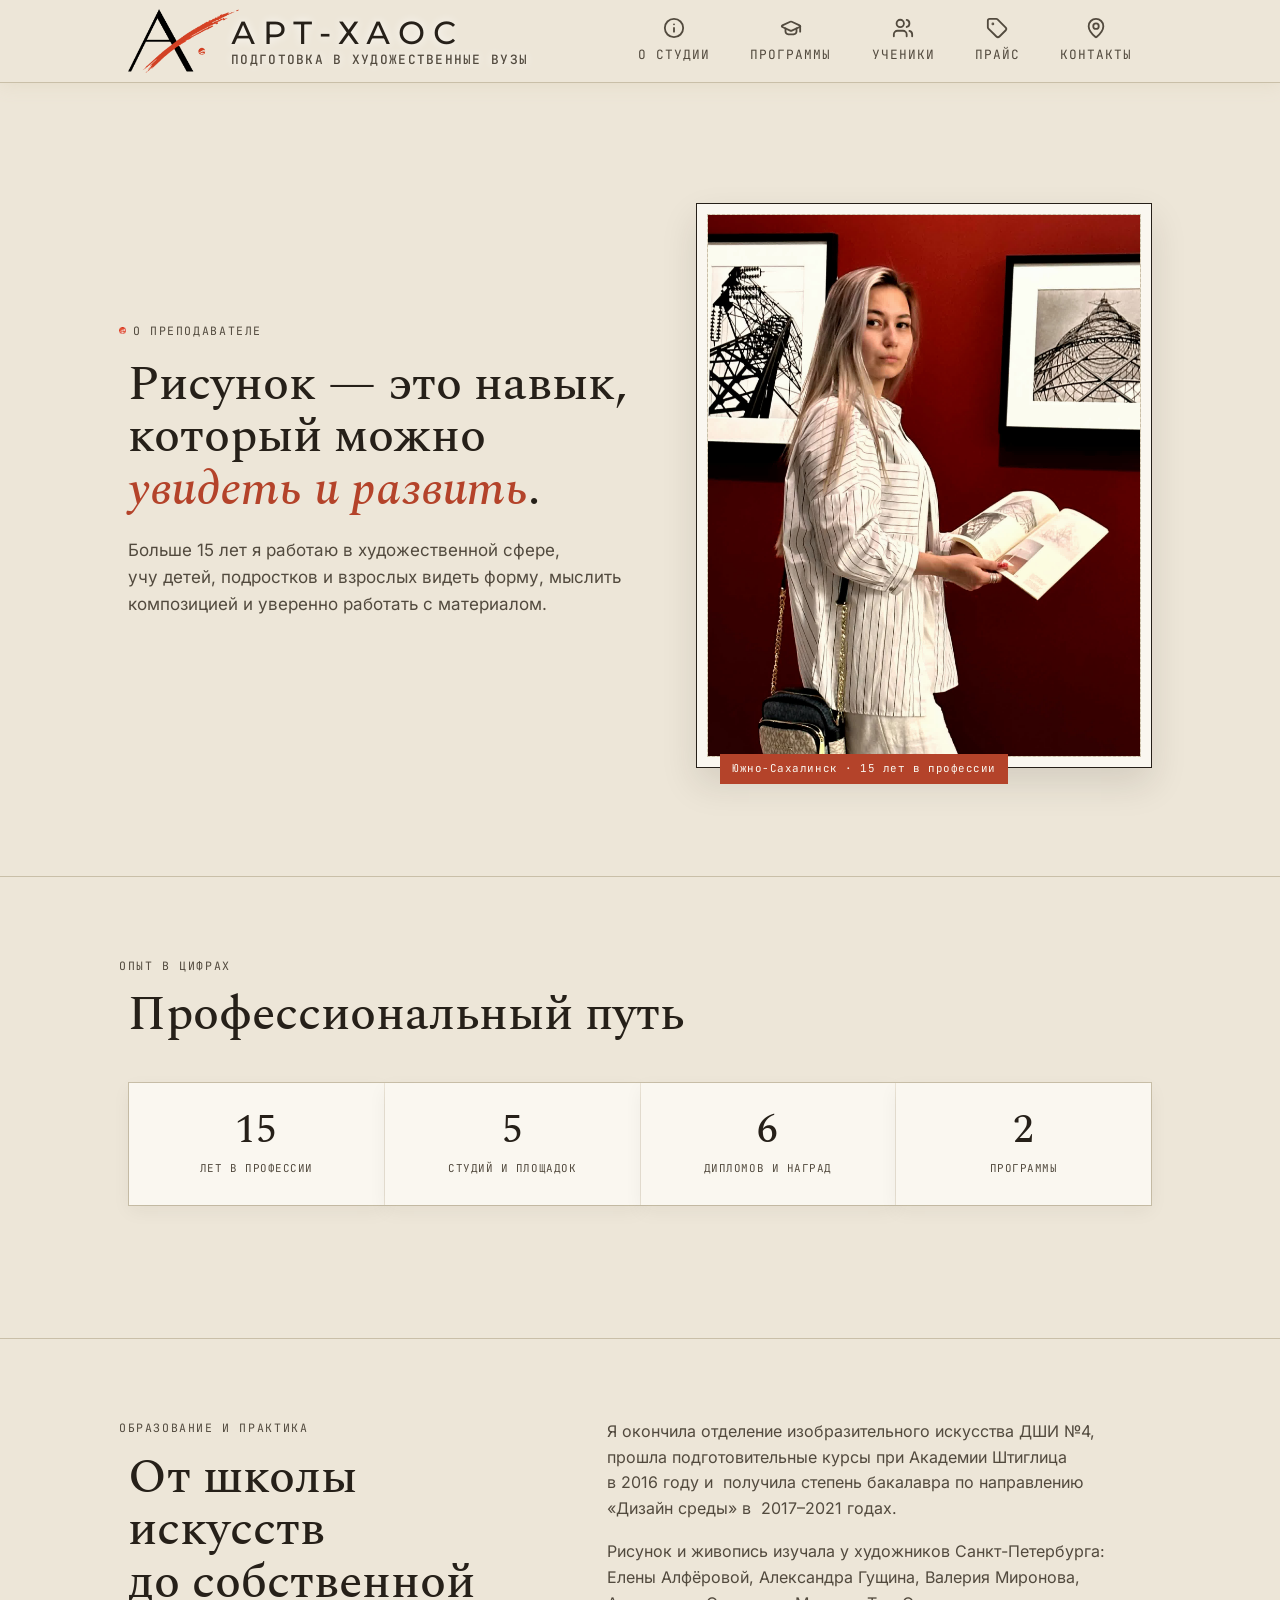
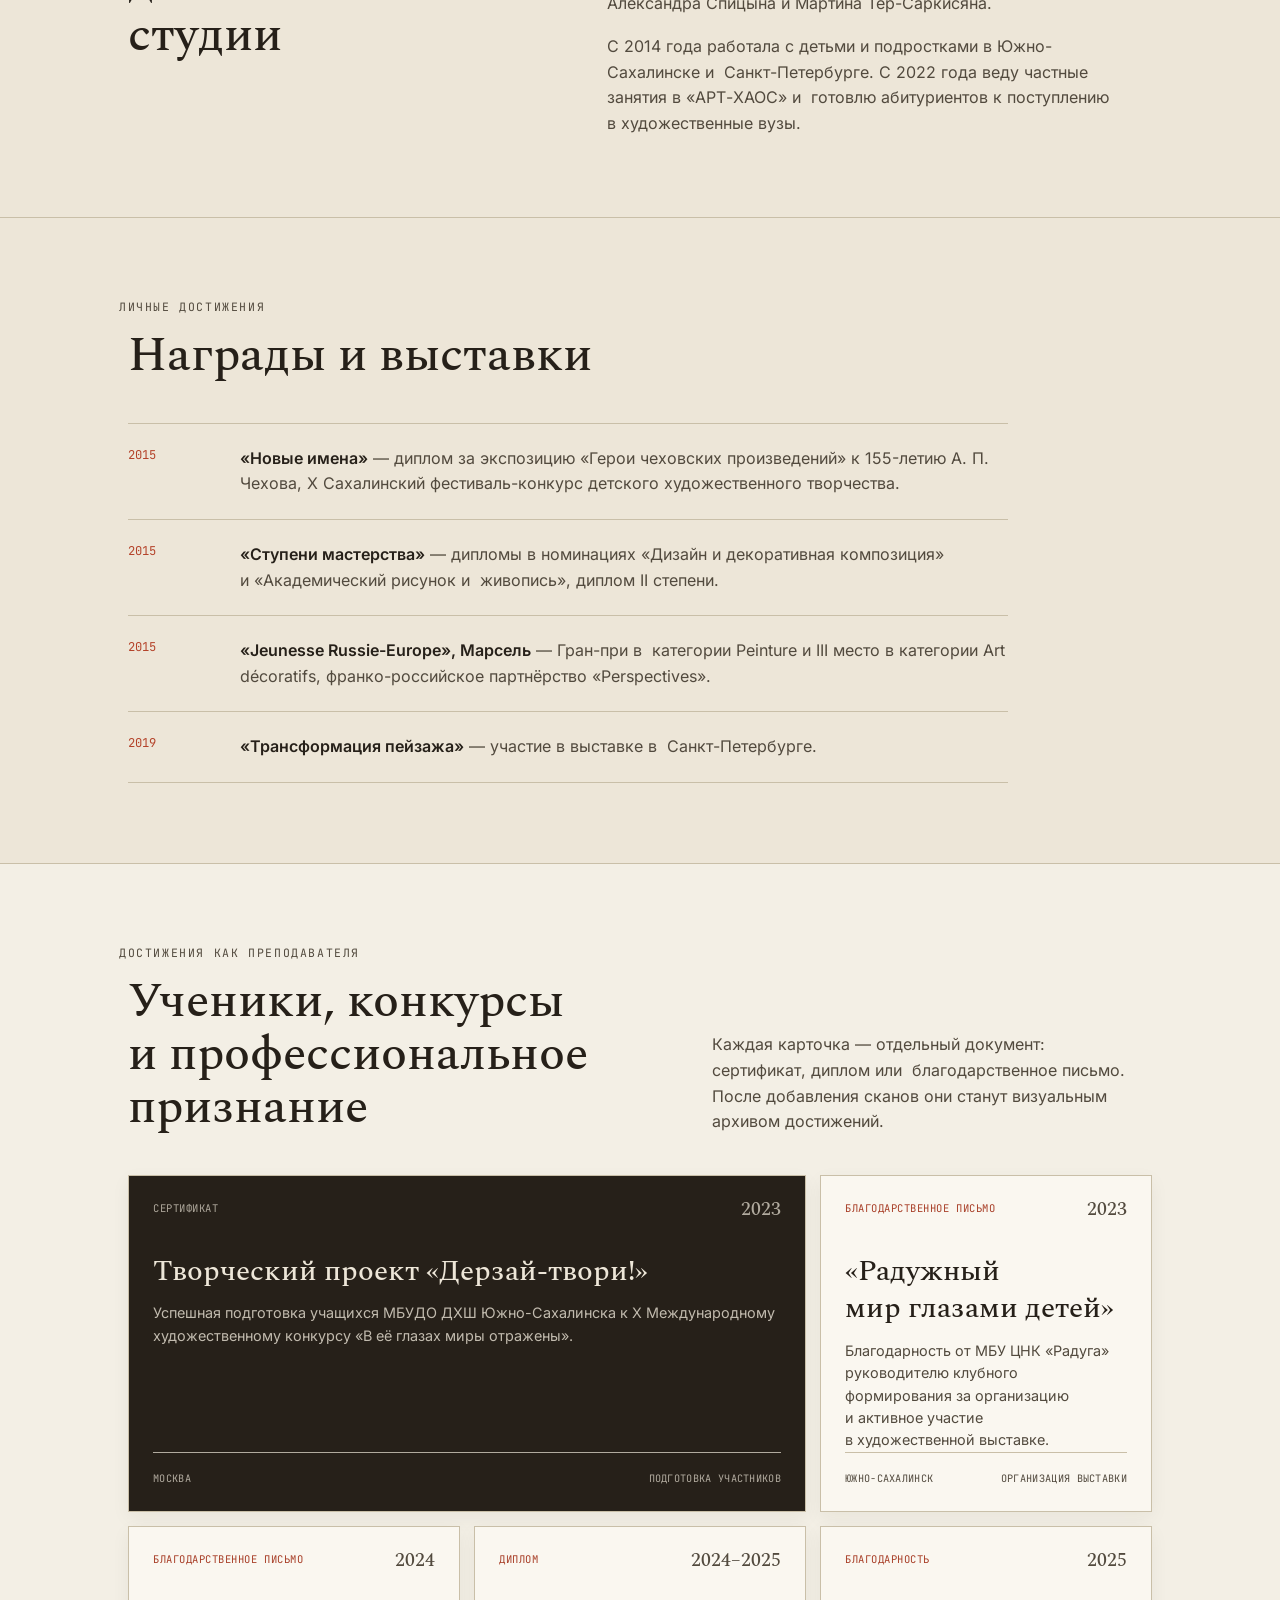
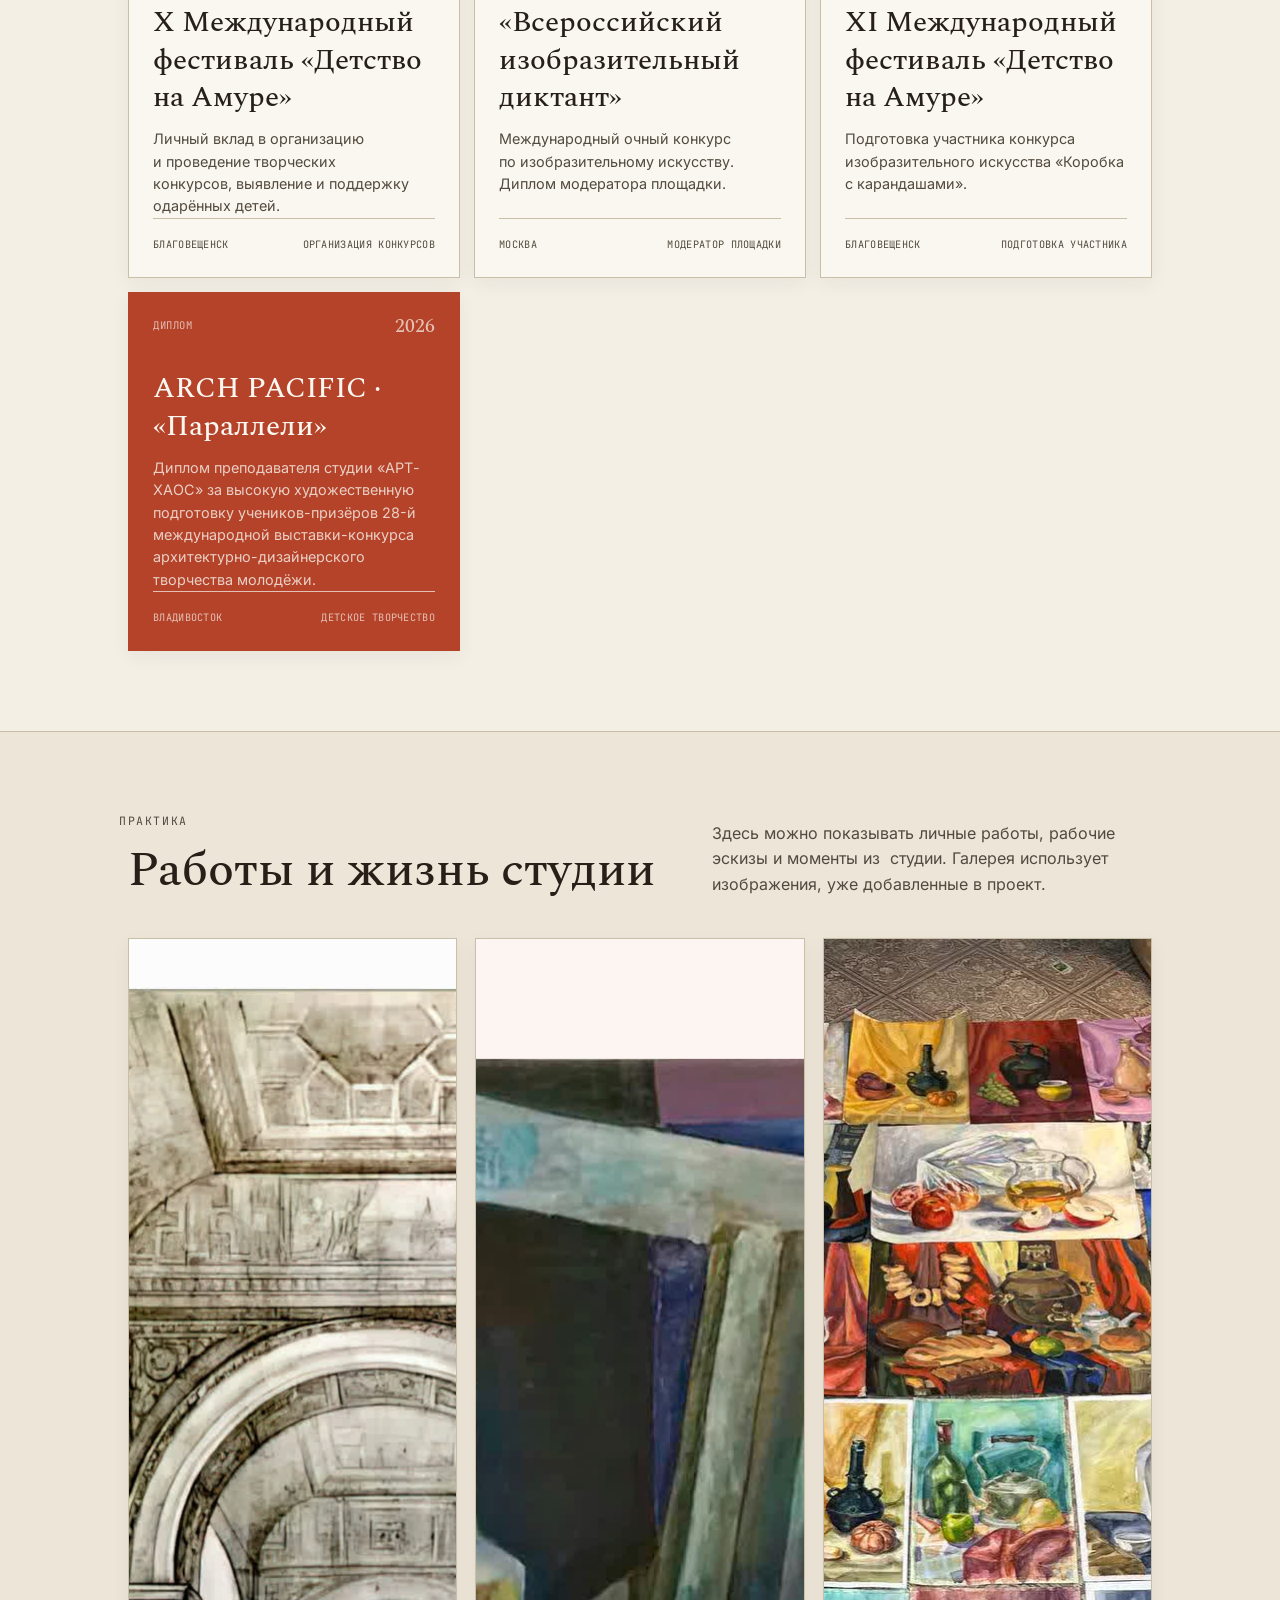
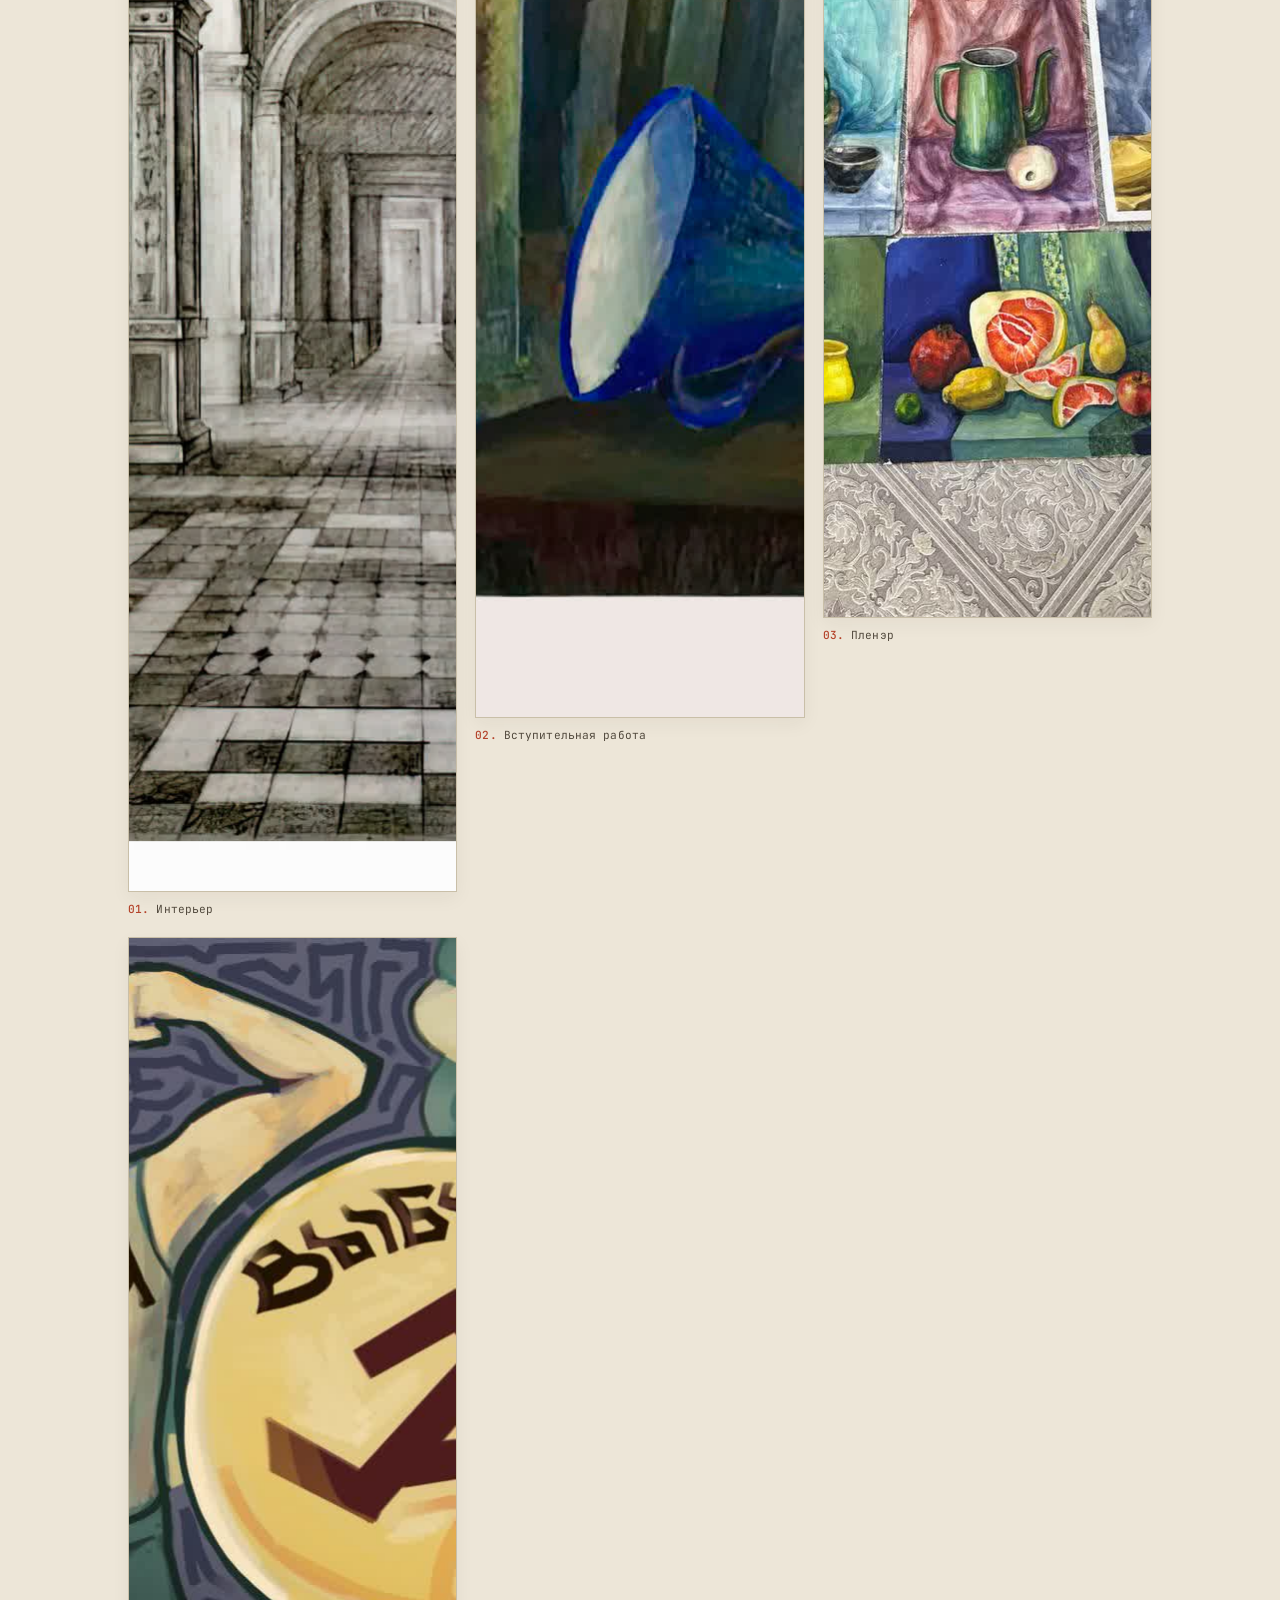
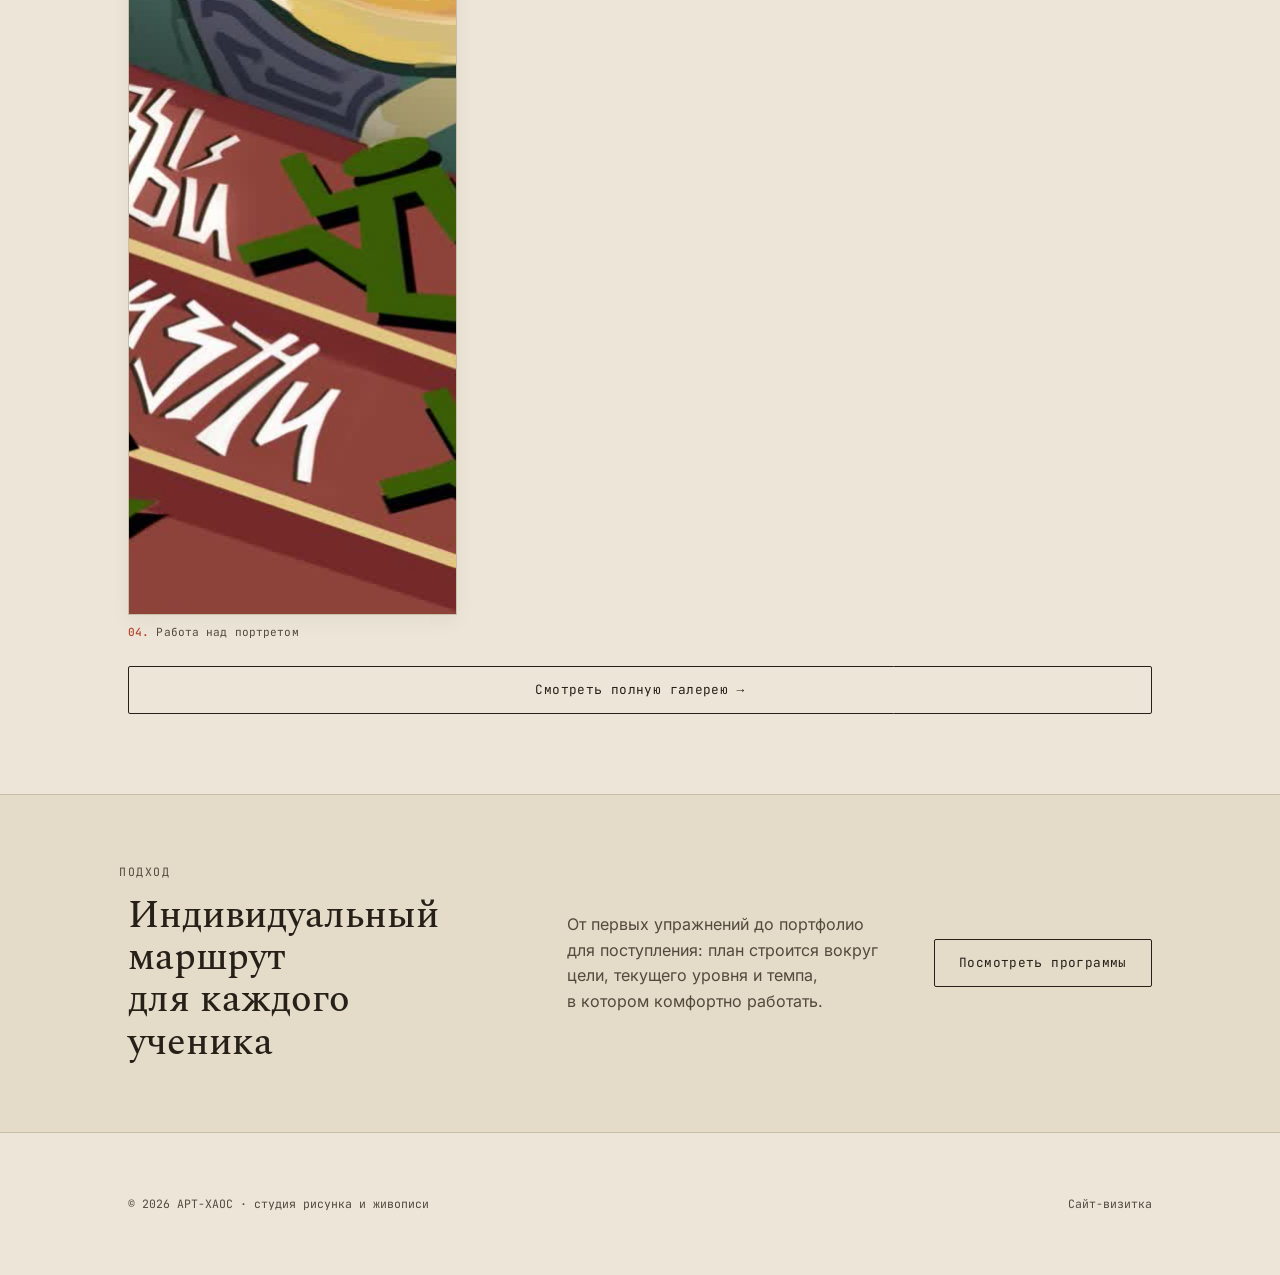
==== commit 579a970a: "Add files via upload" ====
--- a/about/index.html
+++ b/about/index.html
@@ -35,15 +35,12 @@
       content="https://art-xaos.github.io/assets/images/og-image.png"
     />
     <link rel="canonical" href="https://art-xaos.github.io/about/" />
-    <link rel="icon" href="../assets/images/favicon.ico" type="image/svg+xml" />
-    <link rel="alternate icon" href="../assets/images/favicon.ico" />
+    <link rel="icon" href="../assets/images/favicon.ico" sizes="any" />
+    <link rel="icon" href="../assets/images/favicon.svg" type="image/svg+xml" />
     <link rel="apple-touch-icon" href="../assets/images/apple-touch-icon.png" />
-    <link rel="preconnect" href="https://fonts.googleapis.com" />
-    <link
-      href="https://fonts.googleapis.com/css2?family=Spectral:ital,wght@0,300;0,500;0,600;1,500&family=Inter:wght@400;500;600;700&family=JetBrains+Mono:wght@400;500&display=swap"
-      rel="stylesheet"
-    />
-    <link rel="stylesheet" href="../assets/css/styles.css?v=1" />
+    <link rel="manifest" href="../assets/images/site.webmanifest" />
+    <meta name="theme-color" content="#ede6d8" />
+    <link rel="stylesheet" href="../assets/css/styles.css?v=11" />
   </head>
   <body>
     <a href="#main-content" class="skip-link">Перейти к содержанию</a>
@@ -60,15 +57,6 @@
             >АРТ-ХАОС<small>подготовка в художественные вузы</small></span
           >
         </a>
-        <button
-          class="burger"
-          id="burger"
-          aria-label="Меню"
-          aria-expanded="false"
-          aria-controls="tabs"
-        >
-          <span></span><span></span><span></span>
-        </button>
         <ul class="tabs" id="tabs">
           <li>
             <a href="../#about">О студии</a>
@@ -77,7 +65,7 @@
             <a href="../#programs">Программы</a>
           </li>
           <li>
-            <a href="../#students/">Ученики</a>
+            <a href="../#students">Ученики</a>
           </li>
           <li>
             <a href="../#programs">Прайс</a>
@@ -93,8 +81,8 @@
       <section class="about-hero">
         <div class="wrap about-hero__grid">
           <div>
-            <div class="eyebrow caps eyebrow-down">
-              <img src="../assets/images/favicon-32x32.png" class="logo-dot" />О
+            <div class="eyebrow">
+              <img src="../assets/images/favicon-32x32.png" class="logo-dot" alt="" />О
               преподавателе
             </div>
             <h1>
@@ -106,12 +94,14 @@
               работать с материалом.
             </p>
           </div>
-          <div class="hero-photo hero-photo-about">
+          <div class="hero-photo">
             <div class="frame">
               <div class="ph">
                 <img
-                  src="assets/images/me/2.jpg"
+                  src="../assets/images/me/2.jpg"
                   alt="Портрет преподавателя"
+                  width="1670"
+                  height="2282"
                   fetchpriority="high"
                 />
               </div>
@@ -353,6 +343,8 @@
               <img
                 src="../assets/images/art/1.jpg"
                 alt="Интерьер"
+                width="1180"
+                height="1554"
                 loading="lazy"
                 decoding="async"
               />
@@ -362,6 +354,8 @@
               <img
                 src="../assets/images/art/2.jpg"
                 alt="Вступительная работа"
+                width="1860"
+                height="1380"
                 loading="lazy"
                 decoding="async"
               />
@@ -369,8 +363,10 @@
             </figure>
             <figure>
               <img
-                src="../assets/images/cats/cat (5).png"
-                alt="Пленэр за городом"
+                src="../assets/images/art/IMG_2802.jpg"
+                alt="Пленэр"
+                width="960"
+                height="1280"
                 loading="lazy"
                 decoding="async"
               />
@@ -378,8 +374,10 @@
             </figure>
             <figure>
               <img
-                src="../assets/images/cats/cat (8).png"
+                src="../assets/images/students/art/Потапова А. А..jpg"
                 alt="Работа ученицы над портретом"
+                width="888"
+                height="1278"
                 loading="lazy"
                 decoding="async"
               />
@@ -414,7 +412,7 @@
         <span>Сайт-визитка</span>
       </div>
     </footer>
-    <script src="../assets/js/global.js?v=3"></script>
-    <script src="../assets/js/page-index.js?v=7"></script>
+    <script src="../assets/js/global.js?v=4"></script>
+    <script src="../assets/js/page-index.js?v=8"></script>
   </body>
 </html>
--- a/assets/css/styles.css
+++ b/assets/css/styles.css
@@ -6,10 +6,11 @@
 
 /* ---------- ОБЩЕЕ (шапка, футер, кнопки, типографика) ---------- */
 :root {
+  /* цвета */
   --paper: #ede6d8;
   --paper-2: #e4dbc8;
+  --paper-3: lab(85.64% 2 10.43);
   --ink: #262019;
-  --ink-for-btn: #262019c0;
   --ink-soft: #524a3e;
   --line: #c9bfa8;
   --line-strong: #948665;
@@ -18,16 +19,193 @@
   --red-text: #a83f28;
   --green: #52633b;
   --white: #faf7f0;
+  /* шрифты */
+  --font-sans: "Inter", sans-serif;
+  --font-serif: "Spectral", serif;
+  --font-mono: "JetBrains Mono", monospace;
+  --font-display: "Montserrat", monospace;
+  /* размеры заголовков */
+  --fs-title: clamp(1.75rem, 1.009rem + 3.704vw, 3rem);
+  --fs-title-sm: clamp(1.75rem, 1.009rem + 3.704vw, 2.5rem);
+  /* междустрочный интервал заголовков: единый для одинаковых элементов на всех страницах */
+  --lh-title: 1.1;
+  --lh-heading: 1.3;
+  /* геометрия, отступы и тени */
+  --gutter: clamp(20px, 4.2vw, 48px);
+  /* отступ кнопки «наверх» снизу: на мобильных поднимается над панелью навигации */
+  --to-top-bottom: 20px;
   --radius: 2px;
   --shadow-sm: 0 6px 18px rgba(38, 32, 25, 0.05);
   --shadow-md: 0 16px 34px rgba(38, 32, 25, 0.12);
 }
 
+/* ---------- ЛОКАЛЬНЫЕ ШРИФТЫ (self-hosted, без Google Fonts) ----------
+   Inter — основной текст (вариативный 100–900)
+   JetBrains Mono — служебный/моноширинный (вариативный 100–800)
+   Spectral — заголовки: 500 + курсив 500
+   Montserrat — логотип (вариативный 100–900)   */
 @font-face {
-  font-family: "Montserrat Regular"; /* Название, которое вы будете использовать */
-  src: url("/assets/fonts/Montserrat-VariableFont_wght.woff2") format("woff2"); /* Путь к файлу */
-  font-weight: 600;
+  font-family: "Inter";
+  src: url("../fonts/inter-cyrillic-ext.woff2") format("woff2");
+  font-weight: 100 900;
   font-style: normal;
+  font-display: swap;
+  unicode-range:
+    U+0460-052F, U+1C80-1C8A, U+20B4, U+2DE0-2DFF, U+A640-A69F, U+FE2E-FE2F;
+}
+@font-face {
+  font-family: "Inter";
+  src: url("../fonts/inter-cyrillic.woff2") format("woff2");
+  font-weight: 100 900;
+  font-style: normal;
+  font-display: swap;
+  unicode-range: U+0301, U+0400-045F, U+0490-0491, U+04B0-04B1, U+2116;
+}
+@font-face {
+  font-family: "Inter";
+  src: url("../fonts/inter-latin-ext.woff2") format("woff2");
+  font-weight: 100 900;
+  font-style: normal;
+  font-display: swap;
+  unicode-range:
+    U+0100-02BA, U+02BD-02C5, U+02C7-02CC, U+02CE-02D7, U+02DD-02FF, U+0304,
+    U+0308, U+0329, U+1D00-1DBF, U+1E00-1E9F, U+1EF2-1EFF, U+2020, U+20A0-20AB,
+    U+20AD-20C4, U+2113, U+2C60-2C7F, U+A720-A7FF;
+}
+@font-face {
+  font-family: "Inter";
+  src: url("../fonts/inter-latin.woff2") format("woff2");
+  font-weight: 100 900;
+  font-style: normal;
+  font-display: swap;
+  unicode-range:
+    U+0000-00FF, U+0131, U+0152-0153, U+02BB-02BC, U+02C6, U+02DA, U+02DC,
+    U+0304, U+0308, U+0329, U+2000-206F, U+20AC, U+2122, U+2191, U+2193, U+2212,
+    U+2215, U+FEFF, U+FFFD;
+}
+@font-face {
+  font-family: "JetBrains Mono";
+  src: url("../fonts/jetbrains-mono-cyrillic-ext.woff2") format("woff2");
+  font-weight: 100 800;
+  font-style: normal;
+  font-display: swap;
+  unicode-range:
+    U+0460-052F, U+1C80-1C8A, U+20B4, U+2DE0-2DFF, U+A640-A69F, U+FE2E-FE2F;
+}
+@font-face {
+  font-family: "JetBrains Mono";
+  src: url("../fonts/jetbrains-mono-cyrillic.woff2") format("woff2");
+  font-weight: 100 800;
+  font-style: normal;
+  font-display: swap;
+  unicode-range: U+0301, U+0400-045F, U+0490-0491, U+04B0-04B1, U+2116;
+}
+@font-face {
+  font-family: "JetBrains Mono";
+  src: url("../fonts/jetbrains-mono-latin-ext.woff2") format("woff2");
+  font-weight: 100 800;
+  font-style: normal;
+  font-display: swap;
+  unicode-range:
+    U+0100-02BA, U+02BD-02C5, U+02C7-02CC, U+02CE-02D7, U+02DD-02FF, U+0304,
+    U+0308, U+0329, U+1D00-1DBF, U+1E00-1E9F, U+1EF2-1EFF, U+2020, U+20A0-20AB,
+    U+20AD-20C4, U+2113, U+2C60-2C7F, U+A720-A7FF;
+}
+@font-face {
+  font-family: "JetBrains Mono";
+  src: url("../fonts/jetbrains-mono-latin.woff2") format("woff2");
+  font-weight: 100 800;
+  font-style: normal;
+  font-display: swap;
+  unicode-range:
+    U+0000-00FF, U+0131, U+0152-0153, U+02BB-02BC, U+02C6, U+02DA, U+02DC,
+    U+0304, U+0308, U+0329, U+2000-206F, U+20AC, U+2122, U+2191, U+2193, U+2212,
+    U+2215, U+FEFF, U+FFFD;
+}
+@font-face {
+  font-family: "Spectral";
+  src: url("../fonts/spectral-500-cyrillic-ext.woff2") format("woff2");
+  font-weight: 500;
+  font-style: normal;
+  font-display: swap;
+  unicode-range:
+    U+0460-052F, U+1C80-1C8A, U+20B4, U+2DE0-2DFF, U+A640-A69F, U+FE2E-FE2F;
+}
+@font-face {
+  font-family: "Spectral";
+  src: url("../fonts/spectral-500-cyrillic.woff2") format("woff2");
+  font-weight: 500;
+  font-style: normal;
+  font-display: swap;
+  unicode-range: U+0301, U+0400-045F, U+0490-0491, U+04B0-04B1, U+2116;
+}
+@font-face {
+  font-family: "Spectral";
+  src: url("../fonts/spectral-500-latin-ext.woff2") format("woff2");
+  font-weight: 500;
+  font-style: normal;
+  font-display: swap;
+  unicode-range:
+    U+0100-02BA, U+02BD-02C5, U+02C7-02CC, U+02CE-02D7, U+02DD-02FF, U+0304,
+    U+0308, U+0329, U+1D00-1DBF, U+1E00-1E9F, U+1EF2-1EFF, U+2020, U+20A0-20AB,
+    U+20AD-20C4, U+2113, U+2C60-2C7F, U+A720-A7FF;
+}
+@font-face {
+  font-family: "Spectral";
+  src: url("../fonts/spectral-500-latin.woff2") format("woff2");
+  font-weight: 500;
+  font-style: normal;
+  font-display: swap;
+  unicode-range:
+    U+0000-00FF, U+0131, U+0152-0153, U+02BB-02BC, U+02C6, U+02DA, U+02DC,
+    U+0304, U+0308, U+0329, U+2000-206F, U+20AC, U+2122, U+2191, U+2193, U+2212,
+    U+2215, U+FEFF, U+FFFD;
+}
+@font-face {
+  font-family: "Spectral";
+  src: url("../fonts/spectral-italic-500-cyrillic-ext.woff2") format("woff2");
+  font-weight: 500;
+  font-style: italic;
+  font-display: swap;
+  unicode-range:
+    U+0460-052F, U+1C80-1C8A, U+20B4, U+2DE0-2DFF, U+A640-A69F, U+FE2E-FE2F;
+}
+@font-face {
+  font-family: "Spectral";
+  src: url("../fonts/spectral-italic-500-cyrillic.woff2") format("woff2");
+  font-weight: 500;
+  font-style: italic;
+  font-display: swap;
+  unicode-range: U+0301, U+0400-045F, U+0490-0491, U+04B0-04B1, U+2116;
+}
+@font-face {
+  font-family: "Spectral";
+  src: url("../fonts/spectral-italic-500-latin-ext.woff2") format("woff2");
+  font-weight: 500;
+  font-style: italic;
+  font-display: swap;
+  unicode-range:
+    U+0100-02BA, U+02BD-02C5, U+02C7-02CC, U+02CE-02D7, U+02DD-02FF, U+0304,
+    U+0308, U+0329, U+1D00-1DBF, U+1E00-1E9F, U+1EF2-1EFF, U+2020, U+20A0-20AB,
+    U+20AD-20C4, U+2113, U+2C60-2C7F, U+A720-A7FF;
+}
+@font-face {
+  font-family: "Spectral";
+  src: url("../fonts/spectral-italic-500-latin.woff2") format("woff2");
+  font-weight: 500;
+  font-style: italic;
+  font-display: swap;
+  unicode-range:
+    U+0000-00FF, U+0131, U+0152-0153, U+02BB-02BC, U+02C6, U+02DA, U+02DC,
+    U+0304, U+0308, U+0329, U+2000-206F, U+20AC, U+2122, U+2191, U+2193, U+2212,
+    U+2215, U+FEFF, U+FFFD;
+}
+@font-face {
+  font-family: "Montserrat";
+  src: url("../fonts/Montserrat-VariableFont_wght.woff2") format("woff2");
+  font-weight: 100 900;
+  font-style: normal;
+  font-display: swap;
 }
 
 * {
@@ -35,9 +213,6 @@
   -webkit-tap-highlight-color: transparent;
   text-wrap: pretty;
 }
-html {
-  scroll-behavior: auto;
-}
 section[id] {
   scroll-margin-top: 84px;
 }
@@ -45,7 +220,7 @@
   margin: 0;
   background: var(--paper);
   color: var(--ink);
-  font-family: "Inter", sans-serif;
+  font-family: var(--font-sans);
   font-size: 16px;
   line-height: 1.6;
   position: relative;
@@ -64,8 +239,13 @@
 h4 {
   margin: 0;
   color: var(--ink);
-  font-family: "Spectral", serif;
+  font-family: var(--font-serif);
   font-weight: 500;
+  line-height: var(--lh-title);
+}
+h3,
+h4 {
+  line-height: var(--lh-heading);
 }
 :focus-visible {
   outline: 2px solid var(--blue);
@@ -81,7 +261,7 @@
   border-radius: var(--radius);
   background: var(--ink);
   color: var(--paper);
-  font-family: "Inter", sans-serif;
+  font-family: var(--font-sans);
   font-weight: 600;
   text-decoration: none;
   transition: top 0.2s ease;
@@ -92,33 +272,35 @@
 .wrap {
   max-width: 1120px;
   margin: 0 auto;
-  padding: 32px 28px;
+  padding: clamp(20px, 2.86vw, 32px) var(--gutter);
 }
 .eyebrow {
   display: flex;
   align-items: baseline;
   gap: 0.6em;
-  color: var(--ink-soft);
-  font-family: "JetBrains Mono", monospace;
+  margin-left: -16px;
+  color: var(--ink-soft);
+  font-family: var(--font-mono);
   font-size: 0.72rem;
   letter-spacing: 0.14em;
   text-transform: uppercase;
-  margin-left: -16px;
 }
 .eyebrow::before {
   display: inline-block;
   content: "";
 }
 
-/* Buttons */
+/* Buttons — одинаковая высота 48px у всех вариантов */
 .btn {
   display: inline-flex;
   align-items: center;
+  justify-content: center;
   gap: 8px;
-  padding: 14px 24px;
+  min-height: 48px;
+  padding: 12px 24px;
   border: 1px solid var(--ink);
   border-radius: var(--radius);
-  font-family: "JetBrains Mono", monospace;
+  font-family: var(--font-mono);
   font-size: 0.8rem;
   letter-spacing: 0.03em;
   text-decoration: none;
@@ -133,12 +315,11 @@
   will-change: transform;
 }
 .btn-primary {
-  border: 0px;
+  border-color: transparent;
   background: var(--ink-soft);
   color: var(--paper);
 }
 .btn-primary:hover {
-  border-color: var(--red);
   background: var(--red);
   transform: translateY(-2px);
   box-shadow: var(--shadow-sm);
@@ -165,7 +346,7 @@
   z-index: 50;
   border-bottom: 1px solid var(--line);
   background: var(--paper);
-  box-shadow: 0px 1px 18px var(--paper-2);
+  box-shadow: 0 1px 18px var(--paper-2);
 }
 .nav-inner {
   display: flex;
@@ -174,13 +355,12 @@
   height: 82px;
   max-width: 1120px;
   margin: 0 auto;
-  padding: 0 28px;
+  padding: 0 var(--gutter);
 }
 .logo {
   display: flex;
   align-items: center;
-  padding: 9px;
-  padding-left: 0;
+  padding: 9px 9px 9px 0;
   text-decoration: none;
 }
 .logo-mark {
@@ -191,44 +371,22 @@
   width: auto;
 }
 .logo-text {
-  font-family: "Montserrat", monospace;
+  font-family: var(--font-display);
   font-weight: 500;
-
   font-size: 2rem;
   letter-spacing: 8px;
   line-height: 1.1;
-  text-shadow: 0px 0px 10px #fff;
+  text-shadow: 0 0 10px #fff;
 }
 .logo-text small {
   display: block;
   margin-top: 3px;
   color: var(--ink-soft);
-  font-family: "JetBrains   Mono", monospace;
+  font-family: var(--font-mono);
   font-size: 0.8rem;
   letter-spacing: 0.1em;
   text-transform: uppercase;
 }
-@media (max-width: 580px) {
-  .logo-mark {
-    display: block;
-    flex: none;
-    max-height: 64px;
-    width: auto;
-    height: clamp(2rem, 12.31vw - 0.46rem, 4rem);
-  }
-  .logo-text {
-    font-size: clamp(0.875rem, 0.081rem + 5.294vw, 2rem);
-    letter-spacing: clamp(0rem, -0.353rem + 2.353vw, 0.5rem);
-  }
-
-  .logo-text small {
-    font-size: clamp(0.375rem, -0.148rem + 2.615vw, 0.8rem);
-  }
-
-  .nav-inner {
-    height: clamp(4rem, 3.206rem + 5.294vw, 5.125rem);
-  }
-}
 .tabs {
   display: flex;
   height: 100%;
@@ -240,68 +398,85 @@
 }
 .tabs a {
   display: flex;
+  flex-direction: column;
   align-items: center;
+  justify-content: center;
+  gap: 6px;
   height: 82px;
   padding: 0 24px;
   margin: 0 -4px;
   color: var(--ink-soft);
-  font-family: "JetBrains Mono", monospace;
+  font-family: var(--font-mono);
   font-size: 0.8rem;
   text-transform: uppercase;
   text-wrap: nowrap;
   letter-spacing: 0.08em;
+  text-align: center;
   text-decoration: none;
-  transition: 0.15s;
   background-image: linear-gradient(to right, var(--red), var(--red-text));
   background-repeat: no-repeat;
-
   background-position: 50% 100%;
   background-size: 0% 4px;
   transition:
     background-size 0.2s ease-in-out,
     background-color 0.2s ease-in-out,
-    background-c color 0.2s ease-in-out;
+    z-index 0.5s ease-in-out;
+}
+/* иконка меню: маска красится в currentColor, поэтому сама меняет цвет при наведении.
+   SVG встроен как data-URI: при открытии страницы файлом (file://) браузер
+   блокирует внешние url() в mask-image, а data-URI работает всегда. */
+.tabs a::before {
+  content: "";
+  flex: none;
+  width: 22px;
+  height: 22px;
+  background-color: currentColor;
+  -webkit-mask-image: var(--icon);
+  mask-image: var(--icon);
+  -webkit-mask-repeat: no-repeat;
+  mask-repeat: no-repeat;
+  -webkit-mask-position: center;
+  mask-position: center;
+  -webkit-mask-size: contain;
+  mask-size: contain;
+}
+/* иконки привязаны к позиции: порядок пунктов одинаков во всех шапках сайта */
+.tabs li:nth-child(1) a::before {
+  --icon: url("data:image/svg+xml,%3Csvg xmlns='http://www.w3.org/2000/svg' viewBox='0 0 24 24' fill='none' stroke='%23000' stroke-width='2' stroke-linecap='round' stroke-linejoin='round'%3E%3Ccircle cx='12' cy='12' r='10'/%3E%3Cpath d='M12 16v-4'/%3E%3Cpath d='M12 8h.01'/%3E%3C/svg%3E");
+}
+.tabs li:nth-child(2) a::before {
+  --icon: url("data:image/svg+xml,%3Csvg xmlns='http://www.w3.org/2000/svg' viewBox='0 0 24 24' fill='none' stroke='%23000' stroke-width='2' stroke-linecap='round' stroke-linejoin='round'%3E%3Cpath d='M21.42 10.922a1 1 0 0 0-.019-1.838L12.83 5.18a2 2 0 0 0-1.66 0L2.6 9.08a1 1 0 0 0 0 1.832l8.57 3.908a2 2 0 0 0 1.66 0z'/%3E%3Cpath d='M22 10v6'/%3E%3Cpath d='M6 12.5V16a6 3 0 0 0 12 0v-3.5'/%3E%3C/svg%3E");
+}
+.tabs li:nth-child(3) a::before {
+  --icon: url("data:image/svg+xml,%3Csvg xmlns='http://www.w3.org/2000/svg' viewBox='0 0 24 24' fill='none' stroke='%23000' stroke-width='2' stroke-linecap='round' stroke-linejoin='round'%3E%3Cpath d='M16 21v-2a4 4 0 0 0-4-4H6a4 4 0 0 0-4 4v2'/%3E%3Cpath d='M16 3.128a4 4 0 0 1 0 7.744'/%3E%3Cpath d='M22 21v-2a4 4 0 0 0-3-3.87'/%3E%3Ccircle cx='9' cy='7' r='4'/%3E%3C/svg%3E");
+}
+.tabs li:nth-child(4) a::before {
+  --icon: url("data:image/svg+xml,%3Csvg xmlns='http://www.w3.org/2000/svg' viewBox='0 0 24 24' fill='none' stroke='%23000' stroke-width='2' stroke-linecap='round' stroke-linejoin='round'%3E%3Cpath d='M12.586 2.586A2 2 0 0 0 11.172 2H4a2 2 0 0 0-2 2v7.172a2 2 0 0 0 .586 1.414l8.704 8.704a2.426 2.426 0 0 0 3.42 0l6.58-6.58a2.426 2.426 0 0 0 0-3.42z'/%3E%3Ccircle cx='7.5' cy='7.5' r='.5' fill='%23000'/%3E%3C/svg%3E");
+}
+.tabs li:nth-child(5) a::before {
+  --icon: url("data:image/svg+xml,%3Csvg xmlns='http://www.w3.org/2000/svg' viewBox='0 0 24 24' fill='none' stroke='%23000' stroke-width='2' stroke-linecap='round' stroke-linejoin='round'%3E%3Cpath d='M20 10c0 4.993-5.539 10.193-7.399 11.799a1 1 0 0 1-1.202 0C9.539 20.193 4 14.993 4 10a8 8 0 0 1 16 0'/%3E%3Ccircle cx='12' cy='10' r='3'/%3E%3C/svg%3E");
 }
 .tabs a:hover {
   background-color: var(--paper-2);
-  transition-delay: 0s;
   background-size: 100% 2px;
   color: var(--ink);
-  z-index: 2;
+  z-index: 3;
+  transition-delay: 0s;
 }
 .tabs a[aria-current="page"] {
-  border-bottom-color: var(--red);
+  background-size: 100% 4px;
   color: var(--ink);
 }
 .tab-num {
   margin-right: 7px;
   color: var(--red-text);
 }
-.burger {
-  display: none;
-  min-width: 24px;
-  min-height: 24px;
-  min-width: 48px;
-  min-height: 48px;
-  border: 1px solid var(--line);
-  border-radius: var(--radius);
-  background: none;
-  cursor: pointer;
-}
-.burger span {
-  display: block;
-  width: 18px;
-  height: 2px;
-  margin: 4px auto;
-  background: var(--ink);
-}
-
 /* Site footer */
 .site-footer {
   padding: 30px 0;
   border-top: 1px solid var(--line);
   color: var(--ink-soft);
-  font-family: "JetBrains Mono", monospace;
+  font-family: var(--font-mono);
   font-size: 0.72rem;
 }
 .footer-content {
@@ -318,61 +493,78 @@
   gap: 12px;
 }
 
+@media (max-width: 580px) {
+  .logo-mark {
+    height: clamp(2rem, 12.31vw - 0.46rem, 4rem);
+  }
+  .logo-text {
+    font-size: clamp(0.875rem, 0.081rem + 5.294vw, 2rem);
+    letter-spacing: clamp(0rem, -0.353rem + 2.353vw, 0.5rem);
+  }
+  .logo-text small {
+    font-size: clamp(0.375rem, -0.148rem + 2.615vw, 0.8rem);
+  }
+  .nav-inner {
+    height: clamp(4rem, 3.206rem + 5.294vw, 5.125rem);
+  }
+}
+
+/* Мобильная навигация: та же лента .tabs становится панелью снизу,
+   бургер больше не нужен */
 @media (max-width: 1050px) {
+  .site-footer {
+    padding-bottom: calc(88px + env(safe-area-inset-bottom));
+  }
+  /* кнопка «наверх» поднимается над панелью навигации */
+  :root {
+    --to-top-bottom: calc(78px + env(safe-area-inset-bottom));
+  }
   .tabs {
     position: fixed;
-    top: 64px;
-    right: 16px;
+    inset: auto 0 0 0;
     z-index: 60;
-    flex-direction: column;
-    width: max-content;
-    min-width: 200px;
-    max-width: 80vw;
     height: auto;
-    overflow: hidden;
-    border: 1px solid var(--line);
-    border-radius: var(--radius);
+    justify-content: center;
+    padding: 0 0 env(safe-area-inset-bottom);
+    border-top: 1px solid var(--line);
     background: var(--white);
-    box-shadow: var(--shadow-md);
-    opacity: 0;
-    pointer-events: none;
-    transform: translateY(-8px);
-    transition: 0.2s;
-    padding: 0;
-  }
-  .tabs.open {
-    opacity: 1;
-    pointer-events: auto;
-    transform: translateY(0);
-  }
+    box-shadow: 0 -6px 20px rgba(38, 32, 25, 0.08);
+  }
+  /* пункты растягиваются по экрану, но на широких планшетах не расползаются */
   .tabs li {
-    width: 100%;
+    flex: 1 1 0;
+    max-width: 132px;
   }
   .tabs a {
     width: 100%;
-    height: 52px;
-    padding: 0 20px;
-    border-bottom: 1px solid var(--line);
-    white-space: nowrap;
+    height: 58px;
+    padding: 0 4px;
+    margin: 0;
+    gap: 4px;
+    justify-content: center;
+    border-top: 2px solid transparent;
+    background: none;
+    font-size: clamp(0.56rem, 0.42rem + 0.53vw, 0.68rem);
+    letter-spacing: 0.03em;
+    text-align: center;
+  }
+  .tabs a::before {
+    width: 20px;
+    height: 20px;
   }
   .tabs a:hover {
-    background-color: var(--paper);
-    transition-delay: 0s;
-    background-size: 100% 2px;
+    background: var(--paper-2);
     color: var(--ink);
   }
-  .tabs li:last-child a {
-    border-bottom: none;
-  }
-  .burger {
-    display: block;
+  .tabs a[aria-current="page"] {
+    border-top-color: var(--red);
+    color: var(--ink);
   }
 }
 
 /* ================================================================
    ГЛАВНАЯ СТРАНИЦА
    ================================================================ */
-/* ---------- HOMEPAGE ---------- */
 section {
   position: relative;
   z-index: 2;
@@ -380,7 +572,7 @@
 
 /* ---------- HERO ---------- */
 .hero {
-  padding: 64px 0 32px;
+  padding: clamp(28px, 4.29vw, 48px) 0 clamp(20px, 2.86vw, 32px);
 }
 .hero-grid {
   display: grid;
@@ -389,15 +581,14 @@
   align-items: center;
 }
 .hero h1 {
-  font-size: clamp(1.25rem, 0.509rem + 3.704vw, 2.5rem);
-  line-height: 1.08;
   margin: 18px 0 20px;
+  font-size: var(--fs-title);
 }
 .hero h1 em {
   font-style: italic;
   color: var(--red);
 }
-.hero p.lede {
+.lede {
   max-width: 46ch;
   color: var(--ink-soft);
   font-size: 1.05rem;
@@ -408,14 +599,14 @@
   margin-top: 30px;
   flex-wrap: wrap;
 }
+/* кнопка по центру колонки: класс вешается прямо на <a class="btn ..."> */
 .section-more {
-  padding-left: 16px;
-  padding-right: 16px;
+  display: flex;
+  align-items: center;
+  justify-content: center;
+  justify-self: center;
+  width: 100%;
   margin-top: 24px;
-  display: flex;
-  justify-content: center;
-  align-items: center;
-  justify-self: center;
 }
 .hero-photo {
   position: relative;
@@ -426,50 +617,48 @@
   background: var(--white);
   box-shadow: var(--shadow-md);
 }
-
 .hero-photo .tag {
   position: absolute;
   bottom: -16px;
   left: 24px;
+  padding: 6px 12px;
   background: var(--red);
   color: var(--white);
-  font-family: "JetBrains Mono", monospace;
+  font-family: var(--font-mono);
   font-size: 0.68rem;
   letter-spacing: 0.05em;
-  padding: 6px 12px;
 }
 
 /* ---------- PLACEHOLDER PHOTO ---------- */
 .ph {
   position: relative;
+  display: flex;
+  flex-direction: column;
+  align-items: center;
+  justify-content: center;
+  gap: 8px;
+  aspect-ratio: var(--ar, 4/5);
+  overflow: hidden;
+  border: 1px dashed var(--line);
   background:
     repeating-linear-gradient(135deg, #dcd3be 0 2px, transparent 2px 14px),
     var(--paper-2);
-  border: 1px dashed var(--line);
-  display: flex;
-  flex-direction: column;
-  align-items: center;
-  justify-content: center;
   color: var(--ink-soft);
   text-align: center;
-  gap: 8px;
-  aspect-ratio: var(--ar, 4/5);
-  overflow: hidden;
 }
 .ph img {
   width: 100%;
   height: 100%;
   object-fit: cover;
-  display: block;
 }
 figure {
   margin: 0;
 }
 figcaption {
   margin-top: 9px;
-  font-family: "JetBrains Mono", monospace;
+  color: var(--ink-soft);
+  font-family: var(--font-mono);
   font-size: 0.7rem;
-  color: var(--ink-soft);
   letter-spacing: 0.01em;
 }
 figcaption b {
@@ -483,8 +672,9 @@
   margin-bottom: 44px;
 }
 .head h2 {
-  font-size: clamp(1.25rem, 0.509rem + 3.704vw, 2.5rem);
+  font-size: var(--fs-title);
   margin-top: 4px;
+  transition: color 0.4s ease;
 }
 .head p {
   color: var(--ink-soft);
@@ -507,103 +697,89 @@
 .about-lead p + p {
   margin-top: 14px;
 }
-.section-more {
-  margin-top: 24px;
-  width: 100%;
-}
-
-/* ---------- СЧЁТЧИКИ-ЦИФРЫ ---------- */
-.stats {
-  display: grid;
-  grid-template-columns: repeat(4, 1fr);
-  gap: 1px;
-  background: transparent;
-  border: 1px solid var(--line);
-  margin-bottom: 52px;
-}
-.stat {
-  background: var(--white);
-  padding: 28px 22px;
-  position: relative;
-  overflow: hidden;
-  z-index: 0;
-  text-align: center;
-  box-shadow: var(--shadow-sm);
-}
-.stat .num {
-  font-family: "Spectral", serif;
-  font-size: 2.5rem;
-  line-height: 1;
-  display: flex;
-  align-items: baseline;
-  justify-content: center;
-  gap: 2px;
-  font-variant-numeric: tabular-nums;
-}
-.stat .num sup {
-  font-family: "JetBrains Mono", monospace;
-  font-size: 1.05rem;
-  color: var(--red);
-  top: -0.9em;
-}
-.stat .label {
-  font-family: "JetBrains Mono", monospace;
-  font-size: 0.68rem;
-  text-transform: uppercase;
-  letter-spacing: 0.05em;
-  color: var(--ink-soft);
-  margin-top: 9px;
-}
-@media (max-width: 700px) {
-  .stats {
-    grid-template-columns: repeat(2, 1fr);
-  }
-}
-
+
+/* ---------- СЧЁТЧИКИ-ЦИФРЫ / ЦЕННОСТИ ---------- */
+.stats,
 .values {
   display: grid;
   grid-template-columns: repeat(4, 1fr);
   gap: 1px;
-  background: transparent;
   border: 1px solid var(--line);
+}
+.stats {
+  margin-bottom: 52px;
+}
+.values {
   margin-bottom: 12px;
 }
+.stat,
 .value {
+  position: relative;
+  z-index: 0;
+  overflow: hidden;
   background: var(--white);
+  box-shadow: var(--shadow-sm);
+}
+.stat {
+  padding: 28px 22px;
+  text-align: center;
+}
+.value {
   padding: 26px 22px;
-  position: relative;
-  overflow: hidden;
-  z-index: 0;
-  box-shadow: var(--shadow-sm);
+}
+.stat .num {
+  display: flex;
+  align-items: baseline;
+  justify-content: center;
+  gap: 2px;
+  font-family: var(--font-serif);
+  font-size: clamp(1.9rem, 1.6rem + 1.3vw, 2.5rem);
+  line-height: 1;
+  font-variant-numeric: tabular-nums;
+}
+.stat .num sup {
+  top: -0.9em;
+  color: var(--red);
+  font-family: var(--font-mono);
+  font-size: 1.05rem;
+}
+.stat .label {
+  margin-top: 9px;
+  color: var(--ink-soft);
+  font-family: var(--font-mono);
+  font-size: 0.68rem;
+  text-transform: uppercase;
+  letter-spacing: 0.05em;
 }
 .value .n {
-  font-family: "JetBrains Mono", monospace;
   color: var(--red);
+  font-family: var(--font-mono);
   font-size: 0.75rem;
 }
 .value h4 {
-  font-size: 1rem;
+  font-size: 1.5rem;
   margin: 12px 0 8px;
 }
 .value p {
+  margin: 0;
+  color: var(--ink-soft);
   font-size: 0.88rem;
-  color: var(--ink-soft);
-  margin: 0;
-}
-
+}
+@media (max-width: 700px) {
+  .stats {
+    grid-template-columns: repeat(2, 1fr);
+  }
+}
+@media (max-width: 600px) {
+  .values {
+    grid-template-columns: 1fr;
+  }
+}
 @media (max-width: 540px) {
   .hero-grid {
     grid-template-columns: 1fr;
     margin-left: 36px;
     margin-right: 36px;
-  }
-  .values {
-    grid-template-columns: repeat(2, 1fr);
-  }
-}
-@media (max-width: 600px) {
-  .values {
-    grid-template-columns: 1fr;
   }
 }
 
@@ -614,31 +790,71 @@
   align-items: center;
   justify-items: center;
 }
-
-.carousel-grid {
-  display: flex;
-  gap: 32px;
-  margin-top: 16px;
+/* контейнер-источник: адреса фотографий для скрипта, на экране не нужен */
+.carousel-images {
+  display: none;
+}
+/* текст программы и карусель: текст слева, галерея прижата к правому краю */
+.carousel-grid-right,
+.carousel-grid-left {
+  display: grid;
+  grid-template-columns: minmax(0, 1fr) min(100%, 440px);
+  gap: clamp(24px, 4vw, 56px);
+  align-items: center;
+}
+/* «Рисунок» (только двухколоночная раскладка): сцена уже колонки — прижимаем её
+   вправо (отступ справа как у «Живописи»), а меньшая высота убирает пустоту у текста */
+@media (min-width: 1097px) {
+  .carousel-grid--narrow .stage-drawings,
+  .carousel-grid--narrow .thumbs-drawings {
+    max-width: 300px;
+    margin-left: auto;
+  }
+}
+.carousel-grid-right > .carousel,
+.carousel-grid-left > .carousel {
+  width: 100%;
+}
+.program-text h2 {
+  margin-bottom: 20px;
+  font-size: var(--fs-title-sm);
+}
+.carousel-caption {
+  color: var(--ink-soft);
+  font-size: 1.05rem;
 }
 .carousel-h {
-  font-size: clamp(1.25rem, 0.509rem + 3.704vw, 2.5rem);
-  line-height: 115%;
-}
-
+  font-size: var(--fs-title-sm);
+}
 .stage {
   position: relative;
   width: 100%;
+  max-width: 520px;
+  aspect-ratio: 10/8;
   overflow: hidden;
   background: #1c1f26;
-  max-width: 520px;
-  aspect-ratio: 10/8;
-}
-
+}
 .stage-drawings {
   aspect-ratio: 3/4;
   max-width: 440px;
 }
-
+/* «Живопись»: кадр 4/3 под горизонтальные работы (обрезка портретных фото задумана) */
+.paintings {
+  aspect-ratio: 4 / 3;
+}
+
+@media (max-width: 1096px) {
+  .carousel-grid-right,
+  .carousel-grid-left {
+    grid-template-columns: minmax(0, 1fr);
+    gap: 28px;
+  }
+  .carousel-grid-right > .carousel,
+  .carousel-grid-left > .carousel {
+    width: min(100%, 440px);
+    justify-self: center;
+  }
+}
 @media (max-width: 1080px) {
   .carousel-grid {
     display: flex;
@@ -648,9 +864,9 @@
   }
   .carousel {
     align-self: center;
+    width: 100%;
     max-width: 520px;
     min-width: 200px;
-    width: 100%;
   }
 }
 
@@ -661,17 +877,14 @@
   height: 100%;
   will-change: transform;
 }
-
 .slide {
   flex: 0 0 100%;
   height: 100%;
 }
-
 .slide img {
   width: 100%;
   height: 100%;
   object-fit: cover;
-  display: block;
   pointer-events: none;
 }
 
@@ -700,81 +913,60 @@
   background: rgba(255, 255, 255, 0.15);
   z-index: 3;
 }
-
 .progress {
   position: relative;
   width: 100%;
   height: 3px;
   overflow: hidden;
 }
-
 .progress-bar {
   position: absolute;
   top: 0;
   left: 0;
-
   width: 0;
   height: 100%;
-
   transform-origin: left center;
-
-  background: #fff;
+  background: var(--red);
   opacity: 1;
   pointer-events: none;
 }
-
 .progress-bar--back {
   z-index: 1;
 }
-
 .progress-bar--front {
   z-index: 2;
 }
-
-/*
- * Только что завершившаяся полоса
- * плавно исчезает за 1 секунду.
- */
+/* только что завершившаяся полоса плавно исчезает за 1 секунду */
 .progress-bar.is-fading {
   opacity: 0;
   transition: opacity 1s ease;
 }
 
-@media (prefers-reduced-motion: reduce) {
-  .progress-bar.is-fading {
-    transition: none;
-    opacity: 0;
-  }
-}
 /* обёртка-"окно": просто обрезает всё, что не помещается */
 .thumbs {
   position: relative;
+  width: 100%;
+  max-width: 520px;
+  height: auto;
+  margin-top: 8px;
   overflow: hidden;
-  margin-top: 8px;
-  max-width: 520px;
-  width: 100%;
-  height: auto;
 }
 .thumbs-drawings {
   max-width: 440px;
 }
-.caps {
-  text-transform: uppercase;
-}
-
 .logo-dot {
   max-width: 7px;
   max-height: 7px;
+  transform: translateY(-1px);
 }
 /* сама лента миниатюр — двигается только через transform (GPU),
-     что даёт гладкую анимацию без дёрганья, в отличие от scrollLeft */
+   что даёт гладкую анимацию без дёрганья, в отличие от scrollLeft */
 .thumbs-track {
   display: flex;
   gap: 8px;
   width: max-content;
   will-change: transform;
 }
-
 .thumb {
   flex: 0 0 auto;
   width: 42px;
@@ -788,12 +980,10 @@
     border-color 0.2s ease,
     transform 0.2s ease;
 }
-
 .thumb img {
   width: 100%;
   height: 100%;
   object-fit: cover;
-  display: block;
   pointer-events: none;
 }
 .thumb:hover {
@@ -802,108 +992,6 @@
 .thumb.active {
   opacity: 1;
   border-color: #fff;
-}
-@media (hover: hover) and (pointer: fine) {
-  .studio-nav {
-    opacity: 0;
-  }
-  .studio-stage:hover .studio-nav,
-  .studio-stage:focus-within .studio-nav,
-  .studio-nav:focus-visible {
-    opacity: 1;
-  }
-}
-.studio-stage__footer {
-  position: absolute;
-  left: 0;
-  right: 0;
-  bottom: 0;
-  z-index: 2;
-  display: flex;
-  align-items: center;
-  gap: 10px;
-  padding: 16px 18px;
-  background: linear-gradient(
-    to top,
-    rgba(38, 32, 25, 0.78),
-    rgba(38, 32, 25, 0)
-  );
-  color: var(--paper);
-  pointer-events: none;
-}
-.studio-stage__tag {
-  flex: none;
-  font-family: "JetBrains Mono", monospace;
-  font-size: 0.62rem;
-  letter-spacing: 0.04em;
-  text-transform: uppercase;
-  padding: 4px 9px;
-  border: 1px solid rgba(250, 247, 240, 0.5);
-  border-radius: var(--radius);
-}
-.studio-stage__caption {
-  font-family: "JetBrains Mono", monospace;
-  font-size: 0.78rem;
-  line-height: 1.4;
-}
-.studio-thumbs {
-  display: flex;
-  gap: 8px;
-  margin-top: 12px;
-  overflow-x: auto;
-  scroll-snap-type: x proximity;
-  scroll-behavior: smooth;
-  -webkit-overflow-scrolling: touch;
-  scrollbar-width: none;
-  -ms-overflow-style: none;
-}
-.studio-thumbs::-webkit-scrollbar {
-  display: none;
-}
-.studio-thumb {
-  position: relative;
-  flex: 0 0 auto;
-  width: 76px;
-  aspect-ratio: 1;
-  padding: 0;
-  border: 1px solid var(--line-strong);
-  border-radius: var(--radius);
-  overflow: hidden;
-  background: var(--paper-2);
-  cursor: pointer;
-  opacity: 0.55;
-  scroll-snap-align: start;
-  transition:
-    opacity 0.2s ease,
-    border-color 0.2s ease,
-    transform 0.2s ease;
-  -webkit-tap-highlight-color: transparent;
-}
-.studio-thumb img {
-  width: 100%;
-  height: 100%;
-  object-fit: cover;
-  display: block;
-}
-@media (hover: hover) and (pointer: fine) {
-  .studio-thumb:hover {
-    opacity: 0.85;
-    transform: translateY(-2px);
-  }
-}
-.studio-thumb.is-active {
-  opacity: 1;
-  border-color: var(--red);
-}
-.studio-thumb:focus-visible {
-  opacity: 1;
-  outline: 2px solid var(--blue);
-  outline-offset: 2px;
-}
-@media (max-width: 700px) {
-  .studio-thumb {
-    width: 60px;
-  }
 }
 
 /* ---------- ACHIEVEMENTS ---------- */
@@ -916,16 +1004,16 @@
 .student-top {
   display: flex;
   gap: 20px;
-  padding: 26px 26px 13px 26px;
+  padding: 26px 26px 13px;
   border-bottom: 1px solid var(--line);
   align-items: center;
   flex-wrap: wrap;
 }
 .student-id h4 {
-  font-size: 1.5rem;
+  font-size: clamp(1.65rem, 1.5rem + 0.74vw, 2rem);
 }
 .student-id span {
-  font-family: "JetBrains Mono", monospace;
+  font-family: var(--font-mono);
   font-size: 0.75rem;
   color: var(--ink-soft);
 }
@@ -936,7 +1024,7 @@
   flex-wrap: wrap;
 }
 .student-meta div {
-  font-family: "JetBrains Mono", monospace;
+  font-family: var(--font-mono);
   font-size: 0.68rem;
   color: var(--ink-soft);
   text-transform: uppercase;
@@ -944,16 +1032,16 @@
 }
 .student-meta strong {
   display: block;
-  font-family: "Inter", sans-serif;
+  margin-top: 4px;
+  font-family: var(--font-sans);
   font-size: 0.92rem;
+  font-weight: 500;
   color: var(--ink);
   text-transform: none;
   letter-spacing: 0;
-  margin-top: 4px;
-  font-weight: 500;
 }
 .student-body {
-  padding: 26px 26px 26px 26px;
+  padding: 26px;
   display: grid;
   grid-template-columns: 1.1fr 1.4fr;
   gap: 28px;
@@ -961,7 +1049,6 @@
 .student-body-fixed {
   padding-bottom: 16px;
 }
-
 .student-body p {
   color: var(--ink-soft);
   margin: 0 0 10px;
@@ -975,27 +1062,14 @@
   .student-body {
     grid-template-columns: 1fr;
   }
-  .student-meta {
-    margin-left: auto;
-    display: flex;
-    gap: 26px;
-    flex-wrap: wrap;
-  }
 }
 
 /* ---------- PROGRAMS ---------- */
 .programs {
   display: grid;
-  grid-template-columns: repeat(3, 1fr);
+  grid-template-columns: repeat(2, 1fr);
   gap: 1px;
-  background: transparent;
   border: 1px solid var(--line);
-}
-.programs--pricing {
-  grid-template-columns: repeat(2, 1fr);
-}
-.program:nth-child(odd):last-child {
-  grid-column: span 2;
 }
 .program {
   background: var(--white);
@@ -1005,12 +1079,12 @@
   box-shadow: var(--shadow-sm);
 }
 .program .n {
-  font-family: "JetBrains Mono", monospace;
+  font-family: var(--font-mono);
   font-size: 0.72rem;
   color: var(--red);
 }
 .program h3 {
-  font-size: 1.15rem;
+  font-size: 1.65rem;
   padding-top: 8px;
   margin: 14px 0 10px;
 }
@@ -1022,12 +1096,12 @@
 .program .meta {
   display: flex;
   justify-content: space-between;
-  font-family: "JetBrains Mono", monospace;
-  font-size: 0.68rem;
-  color: var(--ink-soft);
-  border-top: 1px solid var(--line);
   padding-top: 14px;
   margin-top: 16px;
+  border-top: 1px solid var(--line);
+  font-family: var(--font-mono);
+  font-size: 0.68rem;
+  color: var(--ink-soft);
   text-transform: uppercase;
   letter-spacing: 0.04em;
 }
@@ -1051,18 +1125,15 @@
   font-size: 0.85rem;
 }
 .price-list li span:last-child {
-  font-family: "JetBrains Mono", monospace;
+  font-family: var(--font-mono);
   font-size: 0.82rem;
   font-weight: 500;
   color: var(--ink);
   white-space: nowrap;
 }
-@media (max-width: 640px) {
+@media (max-width: 700px) {
   .programs {
     grid-template-columns: 1fr;
-  }
-  .program:nth-child(odd):last-child {
-    grid-column: span 1;
   }
 }
 
@@ -1085,14 +1156,14 @@
   gap: 5px;
 }
 .contact-list li span:first-child {
-  font-family: "JetBrains Mono", monospace;
+  font-family: var(--font-mono);
   font-size: 0.68rem;
   color: var(--ink-soft);
   text-transform: uppercase;
   letter-spacing: 0.05em;
 }
 .contact-list li span:last-child {
-  font-family: "Spectral", serif;
+  font-family: var(--font-serif);
   font-size: 1.05rem;
 }
 .contact-list li span:last-child a {
@@ -1112,42 +1183,37 @@
   gap: 10px;
 }
 .social-row a {
-  position: relative; /* Важно для позиционирования градиента */
-  z-index: 1; /* Чтобы текст/иконка были поверх градиента */
+  position: relative;
+  z-index: 1;
+  display: flex;
+  align-items: center;
+  justify-content: center;
   width: 44px;
   height: 44px;
   border: 1px solid var(--ink);
   border-radius: 50%;
-  display: flex;
-  align-items: center;
-  justify-content: center;
   color: var(--ink);
   text-decoration: none;
   background-color: transparent;
-  overflow: hidden; /* Чтобы градиент не вылезал за круглые края */
+  overflow: hidden;
   transition:
     background-color 0.15s ease-in-out,
     border-color 0.15s ease-in-out,
     color 0.15s ease-in-out;
 }
-
 .social-row a svg {
+  position: relative;
+  z-index: 2;
   width: 18px;
   height: 18px;
-  position: relative;
-  z-index: 2; /* Гарантирует, что иконка всегда сверху */
-}
-
-/* Обычный ховер для Telegram (простой цвет) */
+}
+/* Telegram — простой цветной ховер */
 .social-row a.social-tg:hover {
   background-color: #0088cc;
   border-color: transparent;
   color: #fff;
 }
-
-/* --- Настройки для Instagram --- */
-
-/* Создаем скрытый градиентный слой внутри кнопки */
+/* Instagram — градиентный слой, плавно проявляющийся при ховере */
 .social-row a.social-ig::before {
   content: "";
   position: absolute;
@@ -1156,104 +1222,21 @@
   width: 100%;
   height: 100%;
   background: linear-gradient(135deg, #feda77, #f58529, #dd2a7b, #8134af);
+  opacity: 0;
+  transition: opacity 0.15s ease-in-out;
   z-index: -1;
-  opacity: 0; /* Изначально прозрачный */
-  transition: opacity 0.15s ease-in-out; /* Плавность как у остальных элементов */
-}
-
-/* Ховер для Instagram */
+}
 .social-row a.social-ig:hover {
   border-color: transparent;
   color: #fff;
 }
-
-/* При ховере плавно включаем видимость градиента */
 .social-row a.social-ig:hover::before {
   opacity: 1;
-}
-form {
-  display: flex;
-  flex-direction: column;
-  gap: 16px;
-}
-form > div {
-  display: flex;
-  flex-direction: column;
-}
-form label {
-  display: block;
-  font-family: "JetBrains Mono", monospace;
-  font-size: 0.68rem;
-  text-transform: uppercase;
-  letter-spacing: 0.05em;
-  color: var(--ink-soft);
-  margin-bottom: 8px;
-}
-form input,
-form textarea {
-  width: 100%;
-  font-family: "Inter", sans-serif;
-  font-size: 16px;
-  padding: 12px 14px;
-  border: 1px solid var(--line-strong);
-  background: var(--white);
-  border-radius: var(--radius);
-  color: var(--ink);
-}
-form input.invalid,
-form textarea.invalid {
-  border-color: var(--red-text);
-}
-form input.invalid:focus,
-form textarea.invalid:focus {
-  outline-color: var(--red-text);
-}
-.field-error {
-  display: none;
-  margin-top: 6px;
-  font-family: "JetBrains Mono", monospace;
-  font-size: 0.74rem;
-  color: var(--red-text);
-}
-.field-error.visible {
-  display: block;
-}
-form textarea {
-  resize: vertical;
-  min-height: 90px;
-}
-.form-status {
-  font-family: "JetBrains Mono", monospace;
-  font-size: 0.78rem;
-  margin: 2px 0 0;
-  color: var(--ink-soft);
-  min-height: 1.3em;
-  line-height: 1.5;
-}
-.form-status--ok {
-  color: var(--green);
-}
-.form-status--error {
-  color: var(--red-text);
-}
-.form-status a {
-  color: inherit;
-}
-form button:disabled {
-  opacity: 0.55;
-  cursor: not-allowed;
-}
-#form-submit-btn {
-  align-self: flex-start;
 }
 @media (max-width: 880px) {
   .contact-grid {
     grid-template-columns: 1fr;
   }
-}
-
-#contact-form {
-  padding-top: 14px;
 }
 
 /* ---------- ПОЯВЛЕНИЕ ПРИ СКРОЛЛЕ ---------- */
@@ -1316,7 +1299,7 @@
   flex-wrap: wrap;
 }
 .hero-signature span {
-  font-family: "JetBrains Mono", monospace;
+  font-family: var(--font-mono);
   font-size: 0.68rem;
   color: var(--ink-soft);
   letter-spacing: 0.04em;
@@ -1333,6 +1316,7 @@
 /* ---------- ЗАЛИВКА ЦВЕТОМ ПРИ НАВЕДЕНИИ (программы, заголовки секций) ---------- */
 .text-fill {
   display: inline-block;
+  width: fit-content;
   background-image: linear-gradient(90deg, var(--red) 50%, var(--ink) 50%);
   background-size: 200% 100%;
   background-position: 100% 0;
@@ -1340,10 +1324,6 @@
   background-clip: text;
   color: transparent;
   transition: background-position 0.5s ease;
-  width: fit-content;
-}
-.head h2 {
-  transition: color 0.4s ease;
 }
 @media (hover: hover) and (pointer: fine) {
   .program:hover h3.text-fill {
@@ -1409,43 +1389,22 @@
   transition: width 0.08s linear;
 }
 
-.field-checkbox {
-  display: flex;
-  gap: 10px;
-  font-size: 0.9em;
-  flex-direction: row;
-  align-items: flex-start;
-}
-.field-checkbox input[type="checkbox"] {
-  width: 18px;
-  height: 18px;
-  margin-top: 2px;
-  flex-shrink: 0;
-  accent-color: var(--ink);
-}
-.field-checkbox label a {
-  text-decoration: underline;
-}
-.field-checkbox input.invalid + label {
-  color: var(--red-text);
-}
-
 /* ---------- КНОПКА «НАВЕРХ» ---------- */
 .to-top {
   position: fixed;
   right: 20px;
-  bottom: 20px;
+  bottom: var(--to-top-bottom);
   z-index: 120;
+  display: flex;
+  align-items: center;
+  justify-content: center;
   width: 46px;
   height: 46px;
+  border: none;
   border-radius: 50%;
   background: var(--ink);
   color: var(--paper);
-  border: none;
   cursor: pointer;
-  display: flex;
-  align-items: center;
-  justify-content: center;
   box-shadow: 0 8px 20px rgba(38, 32, 25, 0.22);
   opacity: 0;
   transform: translateY(12px);
@@ -1468,6 +1427,7 @@
   background: var(--red);
 }
 
+/* ---------- ДО/ПОСЛЕ И РАБОТЫ УЧЕНИКОВ ---------- */
 .before-after {
   display: flex;
   align-items: flex-start;
@@ -1475,54 +1435,47 @@
   gap: 26px;
   width: 100%;
 }
-
+.student-work {
+  flex: 0 1 auto;
+  min-width: 0;
+  margin: 0;
+}
+.student-image {
+  height: clamp(190px, 34vw - 58px, 290px);
+  display: flex;
+  align-items: flex-start;
+  justify-content: center;
+  max-width: 100%;
+}
+.student-image img {
+  height: 100%;
+  width: auto;
+  max-width: 100%;
+  object-fit: contain;
+  border: solid 1px var(--line);
+}
+.student-work figcaption {
+  margin-top: 10px;
+  font-family: var(--font-mono);
+  font-size: 0.7rem;
+  line-height: 1.4;
+  color: var(--ink-soft);
+  text-align: center;
+}
+@media (max-width: 760px) {
+  .student-image {
+    height: clamp(115px, 64vw - 82px, 290px);
+  }
+}
 @media (max-width: 680px) {
   .before-after {
     display: flex;
     align-items: center;
     justify-content: center;
+    flex-direction: row;
     gap: 13px;
     width: 100%;
-    flex-direction: row;
-  }
-}
-
-.student-work {
-  flex: 0 1 auto;
-  min-width: 0;
-  margin: 0;
-}
-
-.student-image {
-  height: clamp(190px, 34vw - 58px, 290px);
-  display: flex;
-  align-items: flex-start;
-  justify-content: center;
-  max-width: 100%;
-}
-
-.student-image img {
-  display: block;
-  height: 100%;
-  width: auto;
-  max-width: 100%;
-  object-fit: contain;
-  border: solid 1px var(--line);
-}
-
-@media (max-width: 760px) {
-  .student-image {
-    height: clamp(115px, 64vw - 82px, 290px);
-  }
-}
-
-.student-work figcaption {
-  margin-top: 10px;
-  font-family: "JetBrains Mono", monospace;
-  font-size: 0.7rem;
-  line-height: 1.4;
-  color: var(--ink-soft);
-  text-align: center;
+  }
 }
 
 /* ================================================================
@@ -1535,7 +1488,7 @@
   z-index: 2;
 }
 .about-hero {
-  padding: 88px 0 76px;
+  padding: clamp(48px, 7.86vw, 88px) 0 clamp(44px, 6.79vw, 76px);
 }
 .about-hero__grid {
   display: grid;
@@ -1545,8 +1498,7 @@
 }
 .about-hero h1 {
   margin: 18px 0 20px;
-  font-size: clamp(1.25rem, 0.509rem + 3.704vw, 2.5rem);
-  line-height: 1.02;
+  font-size: var(--fs-title);
 }
 .about-hero h1 em {
   color: var(--red);
@@ -1572,12 +1524,12 @@
 .about-hero__photo figcaption {
   margin-top: 13px;
   color: var(--ink-soft);
-  font-family: "JetBrains Mono", monospace;
+  font-family: var(--font-mono);
   font-size: 0.7rem;
   text-align: right;
 }
 .about-section {
-  padding: 48px 0;
+  padding: clamp(32px, 4.29vw, 48px) 0;
   border-top: 1px solid var(--line);
 }
 .section-heading {
@@ -1586,8 +1538,7 @@
 }
 .section-heading h2 {
   margin-top: 14px;
-  font-size: clamp(1.25rem, 0.509rem + 3.704vw, 2.5rem);
-  line-height: 1.1;
+  font-size: var(--fs-title);
 }
 .two-columns {
   display: grid;
@@ -1626,7 +1577,7 @@
 }
 .awards span {
   color: var(--red);
-  font-family: "JetBrains Mono", monospace;
+  font-family: var(--font-mono);
   font-size: 0.76rem;
 }
 .awards p {
@@ -1657,12 +1608,6 @@
     transform 0.2s ease,
     box-shadow 0.2s ease;
 }
-@media (hover: hover) and (pointer: fine) {
-  .teaching-award:hover {
-    box-shadow: var(--shadow-md);
-    transform: translateY(-3px);
-  }
-}
 .teaching-award--featured {
   grid-column: span 2;
   background: var(--ink);
@@ -1681,21 +1626,20 @@
 }
 .document-type {
   color: var(--red-text);
-  font-family: "JetBrains Mono", monospace;
+  font-family: var(--font-mono);
   font-size: 0.66rem;
   letter-spacing: 0.05em;
   text-transform: uppercase;
 }
 .teaching-award time {
   color: var(--ink-soft);
-  font-family: "Spectral", serif;
+  font-family: var(--font-serif);
   font-size: 1.2rem;
   line-height: 1;
 }
 .teaching-award h3 {
   margin: 34px 0 12px;
-  font-size: 1.3rem;
-  line-height: 1.12;
+  font-size: clamp(1.6rem, 1.5rem + 0.45vw, 1.8rem);
 }
 .teaching-award p {
   margin: 0;
@@ -1711,7 +1655,7 @@
   padding-top: 18px;
   border-top: 1px solid var(--line);
   color: var(--ink-soft);
-  font-family: "JetBrains Mono", monospace;
+  font-family: var(--font-mono);
   font-size: 0.64rem;
   letter-spacing: 0.03em;
   text-transform: uppercase;
@@ -1741,6 +1685,12 @@
 .teaching-award--accent footer {
   border-top-color: currentColor;
 }
+@media (hover: hover) and (pointer: fine) {
+  .teaching-award:hover {
+    box-shadow: var(--shadow-md);
+    transform: translateY(-3px);
+  }
+}
 .section-heading--row {
   display: flex;
   align-items: end;
@@ -1757,12 +1707,6 @@
   display: grid;
   grid-template-columns: repeat(3, 1fr);
   gap: 18px;
-}
-.work-gallery figure {
-  margin: 0;
-}
-.work-gallery__large {
-  grid-column: span 2;
 }
 .work-gallery img {
   width: 100%;
@@ -1773,24 +1717,21 @@
     box-shadow 0.2s ease,
     transform 0.2s ease;
 }
+.work-gallery figcaption {
+  margin-top: 9px;
+  color: var(--ink-soft);
+  font-family: var(--font-mono);
+  font-size: 0.7rem;
+}
+.work-gallery figcaption b {
+  color: var(--red);
+  font-weight: 500;
+}
 @media (hover: hover) and (pointer: fine) {
   .work-gallery img:hover {
     box-shadow: var(--shadow-md);
     transform: translateY(-3px);
   }
-}
-.work-gallery__large img {
-  aspect-ratio: 4/5;
-}
-.work-gallery figcaption {
-  margin-top: 9px;
-  color: var(--ink-soft);
-  font-family: "JetBrains Mono", monospace;
-  font-size: 0.7rem;
-}
-.work-gallery figcaption b {
-  color: var(--red);
-  font-weight: 500;
 }
 .about-section--closing {
   padding: 36px 0;
@@ -1805,18 +1746,15 @@
 .closing h2 {
   max-width: 18ch;
   margin-top: 14px;
-  font-size: clamp(1.6rem, 3vw, 2.35rem);
-  line-height: 1.12;
+  font-size: clamp(2.1rem, 3vw, 2.85rem);
 }
 .closing p {
   max-width: 42ch;
-  margin: 36px 0 0;
+  margin: 0;
   color: var(--ink-soft);
 }
 .closing .btn {
-  display: block;
-  margin-top: 36px;
-  text-align: center;
+  justify-self: center;
 }
 @media (max-width: 880px) {
   .about-hero {
@@ -1846,7 +1784,7 @@
 }
 @media (max-width: 600px) {
   .about-hero h1 {
-    font-size: clamp(2.2rem, 12vw, 3.2rem);
+    font-size: clamp(2.1rem, 1.7rem + 2.5vw, 2.4rem);
   }
   .about-section {
     padding: 58px 0;
@@ -1857,9 +1795,6 @@
   }
   .work-gallery {
     grid-template-columns: 1fr;
-  }
-  .work-gallery__large {
-    grid-column: auto;
   }
   .teaching-awards {
     grid-template-columns: 1fr;
@@ -1877,15 +1812,13 @@
 /* ================================================================
    ПРОГРАММЫ / ГАЛЕРЕЯ / УЧЕНИКИ / ОТЗЫВЫ — общие блоки
    ================================================================ */
-/* ---------- ОБЩЕЕ ДЛЯ ДОПОЛНИТЕЛЬНЫХ СТРАНИЦ ---------- */
 .page-hero {
-  padding: 76px 0 20px;
+  padding: clamp(20px, 3vw, 32px) 0 0;
 }
 .page-hero h1 {
   max-width: 20ch;
   margin: 18px 0 20px;
-  font-size: clamp(2.2rem, 4.6vw, 3.6rem);
-  line-height: 1.06;
+  font-size: var(--fs-title);
 }
 .page-hero__lede {
   max-width: 64ch;
@@ -1893,11 +1826,16 @@
   color: var(--ink-soft);
   font-size: 1.06rem;
 }
+/* вертикальный ритм на подстраницах задаёт сама секция,
+   без двойного отступа .wrap + .page-section */
 .page-section {
-  padding: 56px 0;
+  padding: clamp(18px, 2.6vw, 30px) 0;
   border-top: 1px solid var(--line);
 }
-.page-section:first-of-type {
+.page-section > .wrap {
+  padding-block: 0;
+}
+.page-hero + .page-section {
   border-top: none;
 }
 
@@ -1919,7 +1857,7 @@
   gap: 20px;
   padding: 22px 4px;
   cursor: pointer;
-  font-family: "Spectral", serif;
+  font-family: var(--font-serif);
   font-size: 1.08rem;
   color: var(--ink);
   list-style: none;
@@ -1935,7 +1873,7 @@
   flex: none;
   width: 22px;
   text-align: center;
-  font-family: "JetBrains Mono", monospace;
+  font-family: var(--font-mono);
   font-size: 1.2rem;
   color: var(--red-text);
 }
@@ -1972,7 +1910,7 @@
 .proof-table th {
   padding: 14px 18px;
   text-align: left;
-  font-family: "JetBrains Mono", monospace;
+  font-family: var(--font-mono);
   font-size: 0.64rem;
   letter-spacing: 0.05em;
   text-transform: uppercase;
@@ -1990,12 +1928,12 @@
   border-bottom: none;
 }
 .proof-table td:first-child {
-  font-family: "Spectral", serif;
+  font-family: var(--font-serif);
   font-size: 1.05rem;
 }
 .proof-table td.dim {
   color: var(--ink-soft);
-  font-family: "JetBrains Mono", monospace;
+  font-family: var(--font-mono);
   font-size: 0.78rem;
 }
 
@@ -2017,10 +1955,9 @@
 .empty-state .btn {
   margin-top: 4px;
 }
-
 @media (max-width: 760px) {
   .page-section {
-    padding: 44px 0;
+    padding: 16px 0;
   }
 }
 
@@ -2030,14 +1967,13 @@
 .privacy-hero {
   position: relative;
   z-index: 2;
-  padding: 88px 0 48px;
+  padding: clamp(48px, 7.86vw, 88px) 0 clamp(32px, 4.29vw, 48px);
   border-bottom: 1px solid var(--line);
 }
 .privacy-hero h1 {
   max-width: 22ch;
   margin: 16px 0 18px;
-  font-size: clamp(2rem, 4.2vw, 3.2rem);
-  line-height: 1.08;
+  font-size: clamp(2.5rem, 4.2vw, 3.7rem);
 }
 .privacy-hero__lede {
   max-width: 60ch;
@@ -2048,16 +1984,15 @@
 .privacy-updated {
   margin: 0;
   color: var(--ink-soft);
-  font-family: "JetBrains Mono", monospace;
+  font-family: var(--font-mono);
   font-size: 0.74rem;
   letter-spacing: 0.03em;
   text-transform: uppercase;
 }
-
 .privacy-section {
   position: relative;
   z-index: 2;
-  padding: 56px 0 90px;
+  padding: clamp(36px, 5vw, 56px) 0 clamp(56px, 8.04vw, 90px);
 }
 .privacy-section .prose {
   max-width: 74ch;
@@ -2068,10 +2003,9 @@
   padding-top: 28px;
   border-top: 1px solid var(--line);
   color: var(--ink);
-  font-family: "Spectral", serif;
+  font-family: var(--font-serif);
   font-weight: 500;
-  font-size: 1.3rem;
-  line-height: 1.2;
+  font-size: clamp(1.6rem, 1.5rem + 0.45vw, 1.8rem);
 }
 .privacy-section h2:first-of-type {
   margin-top: 0;
@@ -2098,7 +2032,6 @@
   color: var(--red-text);
   text-decoration: underline;
 }
-
 @media (max-width: 600px) {
   .privacy-hero {
     padding: 62px 0 36px;
@@ -2167,14 +2100,13 @@
 }
 .notfound h1 {
   margin: 16px 0 8px;
-  font-size: clamp(20px, 4vw, 28px);
+  font-size: clamp(28px, 4vw, 36px);
 }
 .notfound p {
   max-width: 40ch;
   margin: 0 0 28px;
   color: var(--ink-soft);
 }
-
 @media (max-width: 600px) {
   .notfound {
     padding: 20px;
@@ -2185,11 +2117,11 @@
 }
 
 .btn-fixed {
-  transition-delay: 0ms;
   width: 100%;
   max-width: 440px;
   margin: 24px auto;
   align-self: center;
+  transition-delay: 0ms;
 }
 
 /* ---------- ПОНИЖЕННАЯ АНИМАЦИЯ (prefers-reduced-motion) ---------- */
@@ -2203,17 +2135,13 @@
   .btn:hover {
     transform: none;
   }
-  .studio-nav,
-  .studio-thumb {
-    transition: none;
-  }
   .reveal,
   .reveal-group > * {
     opacity: 1 !important;
     transform: none !important;
     transition: none !important;
   }
-  .sig-draw path {
+  .signature path {
     stroke-dashoffset: 0 !important;
     transition: none !important;
   }
@@ -2223,6 +2151,10 @@
   }
   .stat::before,
   .value::before {
+    transition: none;
+  }
+  .progress-bar.is-fading {
+    opacity: 0;
     transition: none;
   }
   .scroll-progress-bar {
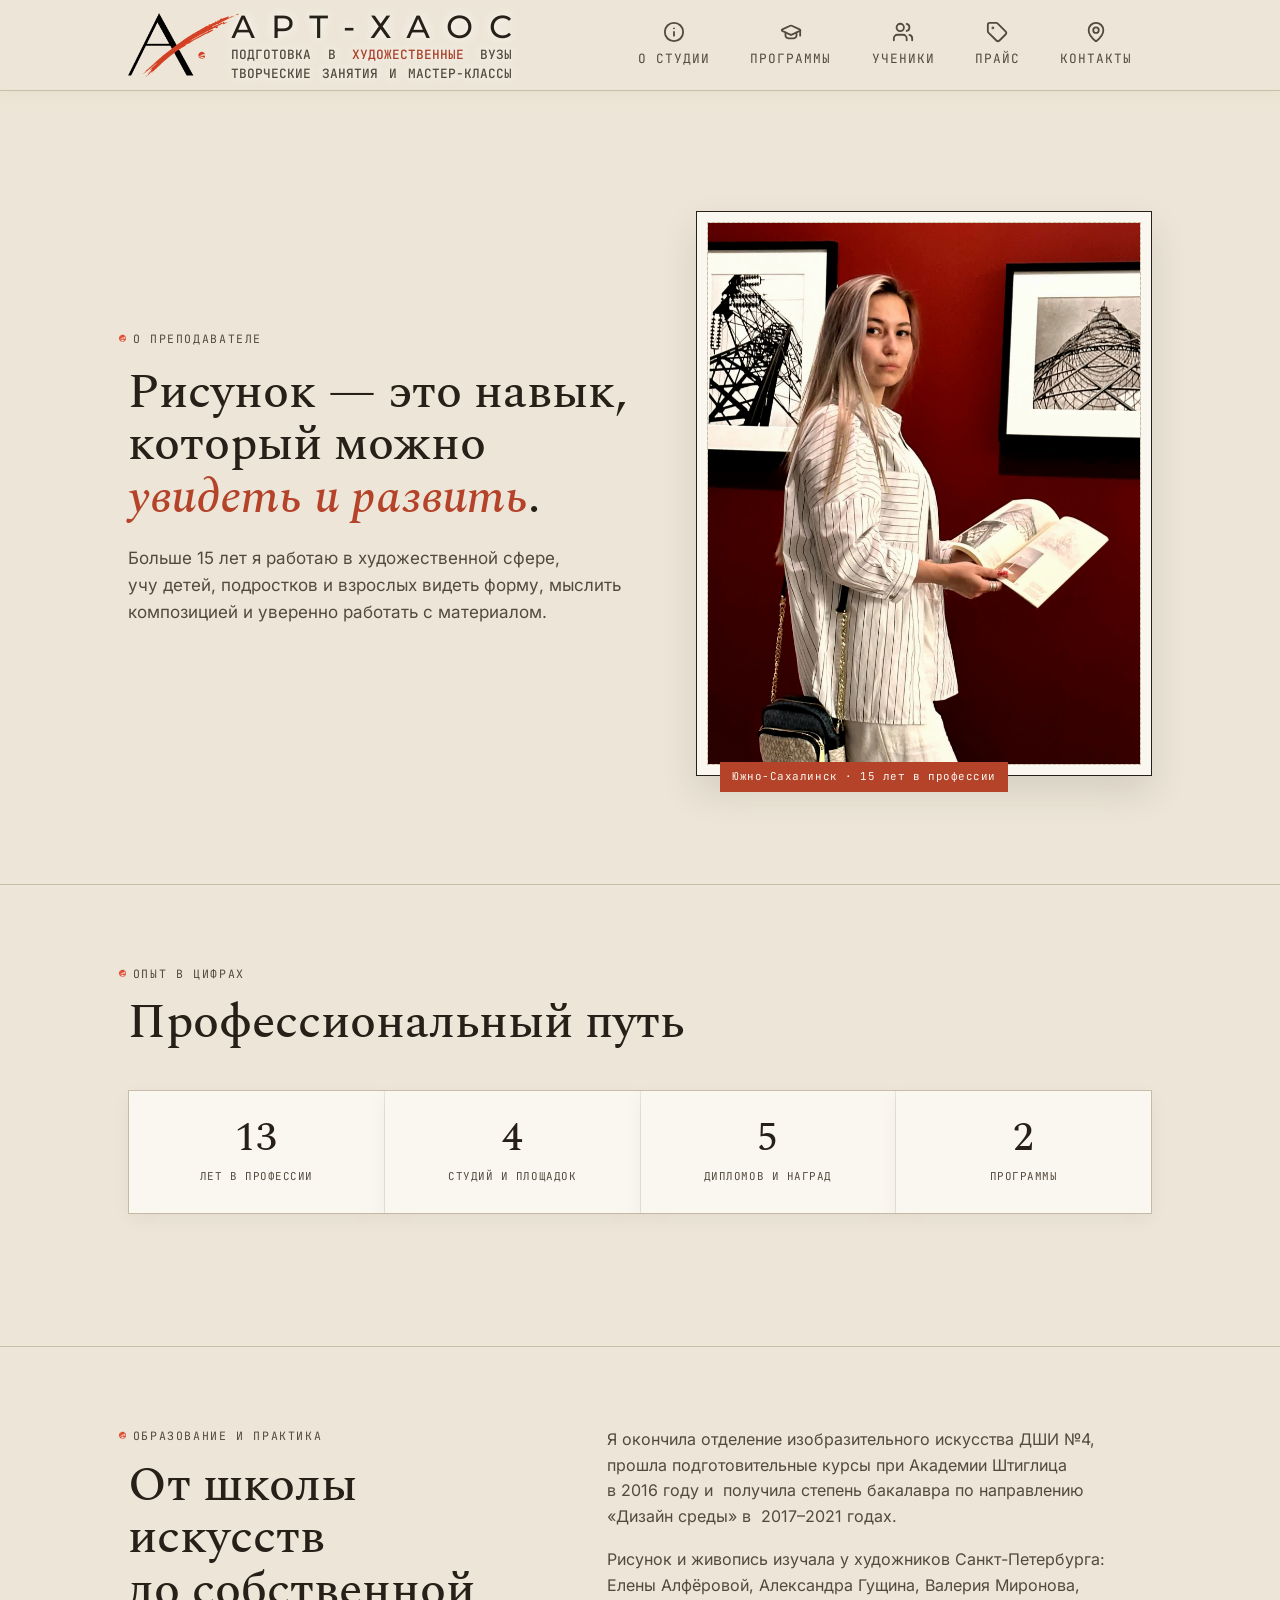
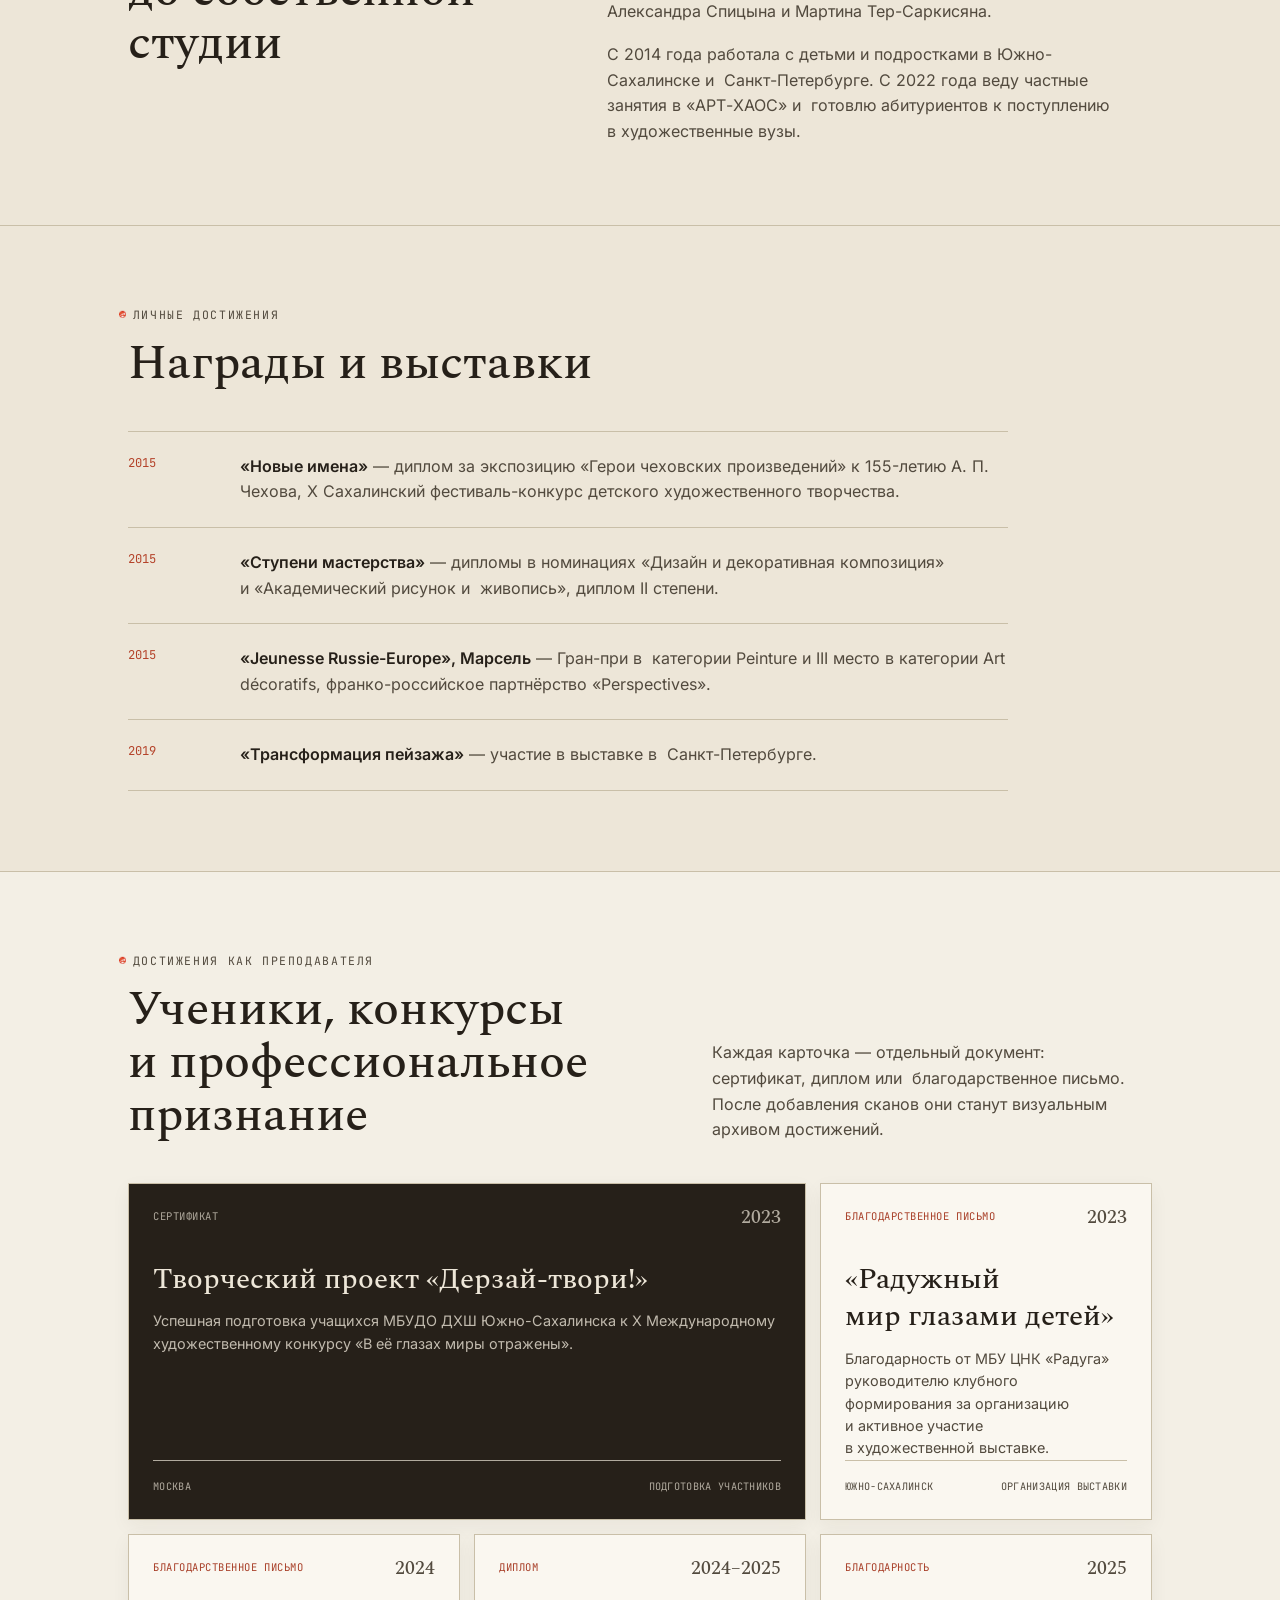
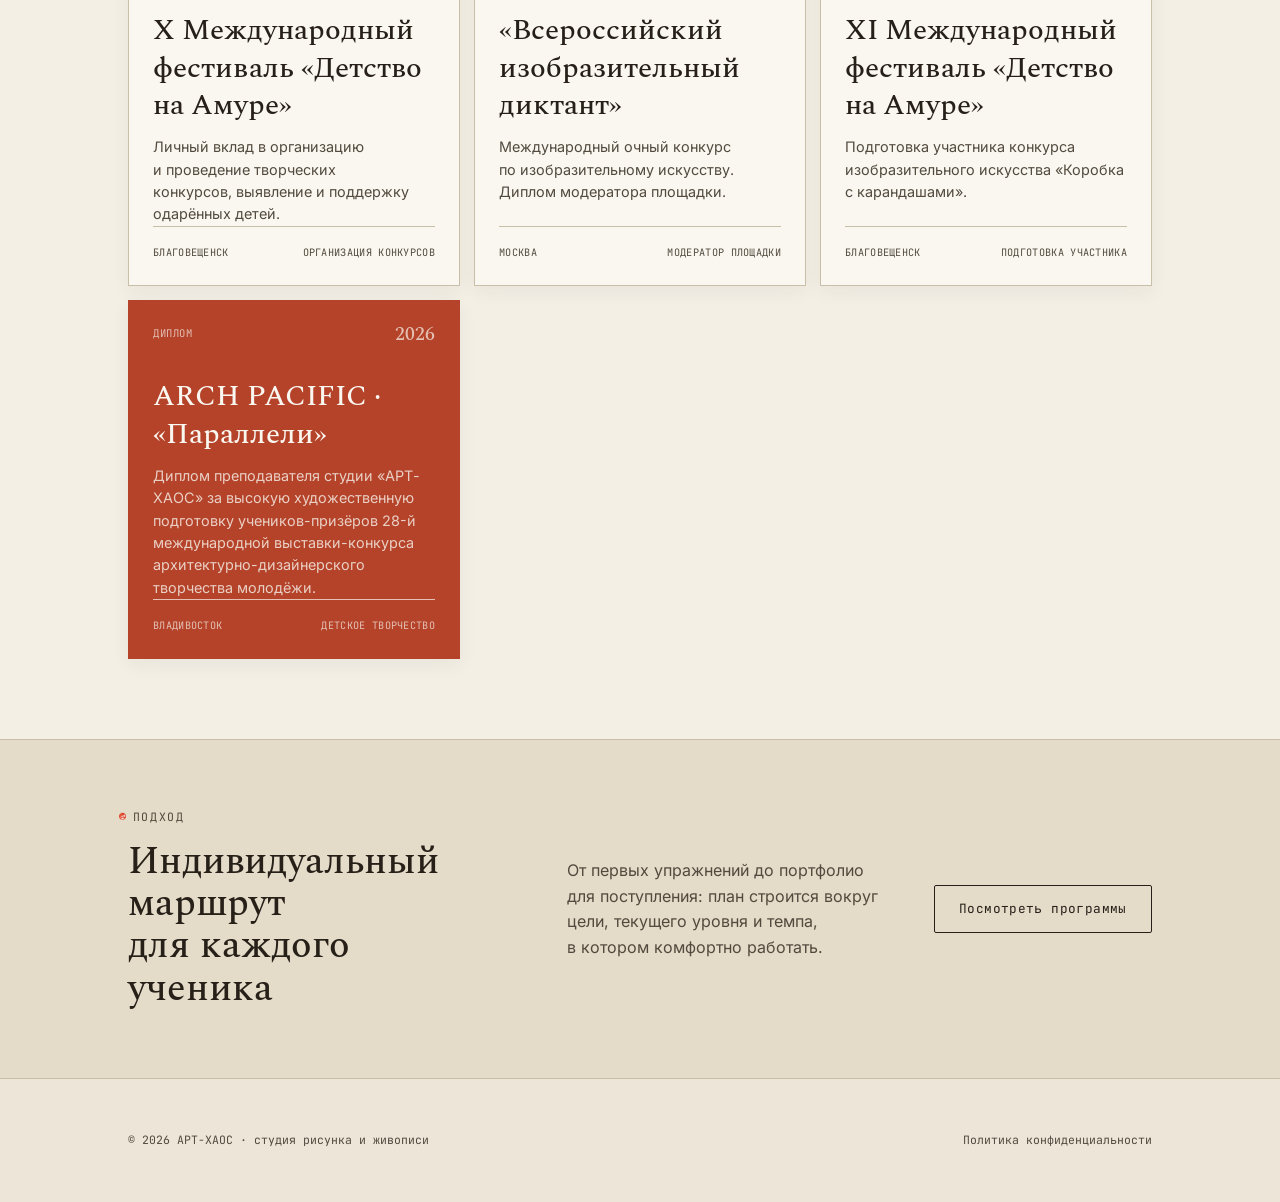
==== commit 81461a43: "Add files via upload" ====
--- a/about/index.html
+++ b/about/index.html
@@ -1,418 +1,426 @@
-<!doctype html>
-<html lang="ru">
-  <head>
-    <meta charset="UTF-8" />
-    <meta name="viewport" content="width=device-width, initial-scale=1.0" />
-    <title>Обо мне — АРТ-ХАОС</title>
-    <meta
-      name="description"
-      content="О преподавателе АРТ-ХАОС: образование, опыт, награды и подход к обучению рисунку, живописи и композиции в Южно-Сахалинске."
-    />
-    <meta name="robots" content="index, follow" />
-    <meta name="author" content="Погорелова Анастасия Сергеевна" />
-    <meta name="geo.region" content="RU-SAK" />
-    <meta name="geo.placename" content="Южно-Сахалинск" />
-    <meta property="og:type" content="profile" />
-    <meta property="og:site_name" content="АРТ-ХАОС" />
-    <meta property="og:title" content="О преподавателе — АРТ-ХАОС" />
-    <meta
-      property="og:description"
-      content="Опыт, образование и подход преподавателя студии АРТ-ХАОС в Южно-Сахалинске."
-    />
-    <meta property="og:url" content="https://art-xaos.github.io/about/" />
-    <meta
-      property="og:image"
-      content="https://art-xaos.github.io/assets/images/og-image.png"
-    />
-    <meta name="twitter:card" content="summary_large_image" />
-    <meta name="twitter:title" content="О преподавателе — АРТ-ХАОС" />
-    <meta
-      name="twitter:description"
-      content="Опыт, образование и подход преподавателя АРТ-ХАОС."
-    />
-    <meta
-      name="twitter:image"
-      content="https://art-xaos.github.io/assets/images/og-image.png"
-    />
-    <link rel="canonical" href="https://art-xaos.github.io/about/" />
-    <link rel="icon" href="../assets/images/favicon.ico" sizes="any" />
-    <link rel="icon" href="../assets/images/favicon.svg" type="image/svg+xml" />
-    <link rel="apple-touch-icon" href="../assets/images/apple-touch-icon.png" />
-    <link rel="manifest" href="../assets/images/site.webmanifest" />
-    <meta name="theme-color" content="#ede6d8" />
-    <link rel="stylesheet" href="../assets/css/styles.css?v=11" />
-  </head>
-  <body>
-    <a href="#main-content" class="skip-link">Перейти к содержанию</a>
-
-    <header class="site-header">
-      <div class="nav-inner">
-        <a href="../" class="logo" aria-label="АРТ-ХАОС — главная">
-          <img
-            class="logo-mark"
-            alt="Логотип АРТ-ХАОС"
-            src="../assets/images/logo-mark.png"
-          />
-          <span class="logo-text"
-            >АРТ-ХАОС<small>подготовка в художественные вузы</small></span
-          >
-        </a>
-        <ul class="tabs" id="tabs">
-          <li>
-            <a href="../#about">О студии</a>
-          </li>
-          <li>
-            <a href="../#programs">Программы</a>
-          </li>
-          <li>
-            <a href="../#students">Ученики</a>
-          </li>
-          <li>
-            <a href="../#programs">Прайс</a>
-          </li>
-          <li>
-            <a href="../#contact">Контакты</a>
-          </li>
-        </ul>
-      </div>
-    </header>
-
-    <main id="main-content">
-      <section class="about-hero">
-        <div class="wrap about-hero__grid">
-          <div>
-            <div class="eyebrow">
-              <img src="../assets/images/favicon-32x32.png" class="logo-dot" alt="" />О
-              преподавателе
-            </div>
-            <h1>
-              Рисунок — это навык, который можно <em>увидеть и развить</em>.
-            </h1>
-            <p class="about-hero__lede">
-              Больше 15 лет я работаю в художественной сфере, учу детей,
-              подростков и взрослых видеть форму, мыслить композицией и уверенно
-              работать с материалом.
-            </p>
-          </div>
-          <div class="hero-photo">
-            <div class="frame">
-              <div class="ph">
-                <img
-                  src="../assets/images/me/2.jpg"
-                  alt="Портрет преподавателя"
-                  width="1670"
-                  height="2282"
-                  fetchpriority="high"
-                />
-              </div>
-            </div>
-            <span class="tag">Южно-Сахалинск · 15 лет в профессии</span>
-          </div>
-        </div>
-      </section>
-
-      <section class="about-section" aria-labelledby="facts-title">
-        <div class="wrap">
-          <div class="section-heading">
-            <div class="eyebrow">Опыт в цифрах</div>
-            <h2 id="facts-title">Профессиональный путь</h2>
-          </div>
-          <div class="stats reveal-group">
-            <div class="stat">
-              <div class="num">
-                <span class="count" data-target="15">0</span>
-              </div>
-              <div class="label">лет в&nbsp;профессии</div>
-            </div>
-            <div class="stat">
-              <div class="num">
-                <span class="count" data-target="5">0</span>
-              </div>
-              <div class="label">студий и&nbsp;площадок</div>
-            </div>
-            <div class="stat">
-              <div class="num">
-                <span class="count" data-target="6">0</span>
-              </div>
-              <div class="label">дипломов и&nbsp;наград</div>
-            </div>
-            <div class="stat">
-              <div class="num">
-                <span class="count" data-target="2">0</span>
-              </div>
-              <div class="label">программы</div>
-            </div>
-          </div>
-        </div>
-      </section>
-
-      <section class="about-section" aria-labelledby="story-title">
-        <div class="wrap two-columns">
-          <div class="section-heading">
-            <div class="eyebrow">Образование и практика</div>
-            <h2 id="story-title">От школы искусств до собственной студии</h2>
-          </div>
-          <div class="prose">
-            <p>
-              Я окончила отделение изобразительного искусства ДШИ №4, прошла
-              подготовительные курсы при Академии Штиглица в 2016 году и
-              получила степень бакалавра по направлению «Дизайн среды» в
-              2017–2021 годах.
-            </p>
-            <p>
-              Рисунок и живопись изучала у художников Санкт-Петербурга: Елены
-              Алфёровой, Александра Гущина, Валерия Миронова, Александра Спицына
-              и Мартина Тер-Саркисяна.
-            </p>
-            <p>
-              С 2014 года работала с детьми и подростками в Южно-Сахалинске и
-              Санкт-Петербурге. С 2022 года веду частные занятия в «АРТ-ХАОС» и
-              готовлю абитуриентов к поступлению в художественные вузы.
-            </p>
-          </div>
-        </div>
-      </section>
-
-      <section class="about-section" aria-labelledby="awards-title">
-        <div class="wrap">
-          <div class="section-heading">
-            <div class="eyebrow">Личные достижения</div>
-            <h2 id="awards-title">Награды и выставки</h2>
-          </div>
-          <ol class="awards">
-            <li>
-              <span>2015</span>
-              <p>
-                <strong>«Новые имена»</strong> — диплом за экспозицию «Герои
-                чеховских произведений» к 155-летию А. П. Чехова, X Сахалинский
-                фестиваль-конкурс детского художественного творчества.
-              </p>
-            </li>
-            <li>
-              <span>2015</span>
-              <p>
-                <strong>«Ступени мастерства»</strong> — дипломы в номинациях
-                «Дизайн и декоративная композиция» и «Академический рисунок и
-                живопись», диплом II степени.
-              </p>
-            </li>
-            <li>
-              <span>2015</span>
-              <p>
-                <strong>«Jeunesse Russie-Europe», Марсель</strong> — Гран-при в
-                категории Peinture и III место в категории Art décoratifs,
-                франко-российское партнёрство «Perspectives».
-              </p>
-            </li>
-            <li>
-              <span>2019</span>
-              <p>
-                <strong>«Трансформация пейзажа»</strong> — участие в выставке в
-                Санкт-Петербурге.
-              </p>
-            </li>
-          </ol>
-        </div>
-      </section>
-
-      <section
-        class="about-section teacher-section"
-        aria-labelledby="teaching-awards-title"
-      >
-        <div class="wrap">
-          <div class="section-heading section-heading--row">
-            <div>
-              <div class="eyebrow">Достижения как преподавателя</div>
-              <h2 id="teaching-awards-title">
-                Ученики, конкурсы и профессиональное признание
-              </h2>
-            </div>
-            <p>
-              Каждая карточка — отдельный документ: сертификат, диплом или
-              благодарственное письмо. После добавления сканов они станут
-              визуальным архивом достижений.
-            </p>
-          </div>
-          <div class="teaching-awards">
-            <article class="teaching-award teaching-award--featured">
-              <div class="teaching-award__top">
-                <span class="document-type">Сертификат</span
-                ><time datetime="2023">2023</time>
-              </div>
-              <h3>Творческий проект «Дерзай-твори!»</h3>
-              <p>
-                Успешная подготовка учащихся МБУДО ДХШ Южно-Сахалинска к X
-                Международному художественному конкурсу «В её глазах миры
-                отражены».
-              </p>
-              <footer>
-                <span>Москва</span><span>Подготовка участников</span>
-              </footer>
-            </article>
-            <article class="teaching-award">
-              <div class="teaching-award__top">
-                <span class="document-type">Благодарственное письмо</span
-                ><time datetime="2023">2023</time>
-              </div>
-              <h3>«Радужный мир глазами детей»</h3>
-              <p>
-                Благодарность от МБУ ЦНК «Радуга» руководителю клубного
-                формирования за организацию и активное участие в художественной
-                выставке.
-              </p>
-              <footer>
-                <span>Южно-Сахалинск</span><span>Организация выставки</span>
-              </footer>
-            </article>
-            <article class="teaching-award">
-              <div class="teaching-award__top">
-                <span class="document-type">Благодарственное письмо</span
-                ><time datetime="2024">2024</time>
-              </div>
-              <h3>X Международный фестиваль «Детство на Амуре»</h3>
-              <p>
-                Личный вклад в организацию и проведение творческих конкурсов,
-                выявление и поддержку одарённых детей.
-              </p>
-              <footer>
-                <span>Благовещенск</span><span>Организация конкурсов</span>
-              </footer>
-            </article>
-            <article class="teaching-award">
-              <div class="teaching-award__top">
-                <span class="document-type">Диплом</span
-                ><time datetime="2024">2024–2025</time>
-              </div>
-              <h3>«Всероссийский изобразительный диктант»</h3>
-              <p>
-                Международный очный конкурс по изобразительному искусству.
-                Диплом модератора площадки.
-              </p>
-              <footer>
-                <span>Москва</span><span>Модератор площадки</span>
-              </footer>
-            </article>
-            <article class="teaching-award">
-              <div class="teaching-award__top">
-                <span class="document-type">Благодарность</span
-                ><time datetime="2025">2025</time>
-              </div>
-              <h3>XI Международный фестиваль «Детство на Амуре»</h3>
-              <p>
-                Подготовка участника конкурса изобразительного искусства
-                «Коробка с карандашами».
-              </p>
-              <footer>
-                <span>Благовещенск</span><span>Подготовка участника</span>
-              </footer>
-            </article>
-            <article class="teaching-award teaching-award--accent">
-              <div class="teaching-award__top">
-                <span class="document-type">Диплом</span
-                ><time datetime="2026">2026</time>
-              </div>
-              <h3>ARCH PACIFIC · «Параллели»</h3>
-              <p>
-                Диплом преподавателя студии «АРТ-ХАОС» за высокую художественную
-                подготовку учеников-призёров 28-й международной
-                выставки-конкурса архитектурно-дизайнерского творчества
-                молодёжи.
-              </p>
-              <footer>
-                <span>Владивосток</span><span>Детское творчество</span>
-              </footer>
-            </article>
-          </div>
-        </div>
-      </section>
-
-      <section class="about-section" aria-labelledby="gallery-title">
-        <div class="wrap">
-          <div class="section-heading section-heading--row">
-            <div>
-              <div class="eyebrow">Практика</div>
-              <h2 id="gallery-title">Работы и жизнь студии</h2>
-            </div>
-            <p>
-              Здесь можно показывать личные работы, рабочие эскизы и моменты из
-              студии. Галерея использует изображения, уже добавленные в проект.
-            </p>
-          </div>
-          <div class="work-gallery">
-            <figure>
-              <img
-                src="../assets/images/art/1.jpg"
-                alt="Интерьер"
-                width="1180"
-                height="1554"
-                loading="lazy"
-                decoding="async"
-              />
-              <figcaption><b>01.</b> Интерьер</figcaption>
-            </figure>
-            <figure>
-              <img
-                src="../assets/images/art/2.jpg"
-                alt="Вступительная работа"
-                width="1860"
-                height="1380"
-                loading="lazy"
-                decoding="async"
-              />
-              <figcaption><b>02.</b> Вступительная работа</figcaption>
-            </figure>
-            <figure>
-              <img
-                src="../assets/images/art/IMG_2802.jpg"
-                alt="Пленэр"
-                width="960"
-                height="1280"
-                loading="lazy"
-                decoding="async"
-              />
-              <figcaption><b>03.</b> Пленэр</figcaption>
-            </figure>
-            <figure>
-              <img
-                src="../assets/images/students/art/Потапова А. А..jpg"
-                alt="Работа ученицы над портретом"
-                width="888"
-                height="1278"
-                loading="lazy"
-                decoding="async"
-              />
-              <figcaption><b>04.</b> Работа над портретом</figcaption>
-            </figure>
-          </div>
-
-          <a href="../gallery/" class="btn btn-ghost section-more"
-            >Смотреть полную галерею →</a
-          >
-        </div>
-      </section>
-
-      <section class="about-section about-section--closing">
-        <div class="wrap closing">
-          <div>
-            <div class="eyebrow">Подход</div>
-            <h2>Индивидуальный маршрут для каждого ученика</h2>
-          </div>
-          <p>
-            От первых упражнений до портфолио для поступления: план строится
-            вокруг цели, текущего уровня и темпа, в котором комфортно работать.
-          </p>
-          <a class="btn btn-ghost" href="../programs/">Посмотреть программы</a>
-        </div>
-      </section>
-    </main>
-
-    <footer class="site-footer">
-      <div class="wrap footer-content">
-        <span>© 2026 АРТ-ХАОС · студия рисунка и живописи</span>
-        <span>Сайт-визитка</span>
-      </div>
-    </footer>
-    <script src="../assets/js/global.js?v=4"></script>
-    <script src="../assets/js/page-index.js?v=8"></script>
-  </body>
-</html>
+<!doctype html>
+<html lang="ru">
+  <head>
+    <script>document.documentElement.classList.add("is-loading");</script>
+    <meta charset="UTF-8" />
+    <meta name="viewport" content="width=device-width, initial-scale=1.0" />
+    <title>Обо мне — АРТ-ХАОС</title>
+    <meta
+      name="description"
+      content="О преподавателе АРТ-ХАОС: образование, опыт, награды и подход к обучению рисунку, живописи и композиции в Южно-Сахалинске."
+    />
+    <meta name="robots" content="index, follow" />
+    <meta name="author" content="Погорелова Анастасия Сергеевна" />
+    <meta name="geo.region" content="RU-SAK" />
+    <meta name="geo.placename" content="Южно-Сахалинск" />
+    <meta property="og:type" content="profile" />
+    <meta property="og:site_name" content="АРТ-ХАОС" />
+    <meta property="og:title" content="О преподавателе — АРТ-ХАОС" />
+    <meta
+      property="og:description"
+      content="Опыт, образование и подход преподавателя студии АРТ-ХАОС в Южно-Сахалинске."
+    />
+    <meta property="og:url" content="https://art-xaos.github.io/about/" />
+    <meta
+      property="og:image"
+      content="https://art-xaos.github.io/assets/images/og-image.png"
+    />
+    <meta name="twitter:card" content="summary_large_image" />
+    <meta name="twitter:title" content="О преподавателе — АРТ-ХАОС" />
+    <meta
+      name="twitter:description"
+      content="Опыт, образование и подход преподавателя АРТ-ХАОС."
+    />
+    <meta
+      name="twitter:image"
+      content="https://art-xaos.github.io/assets/images/og-image.png"
+    />
+    <link rel="canonical" href="https://art-xaos.github.io/about/" />
+    <link rel="icon" href="../assets/images/favicon.ico" sizes="any" />
+    <link rel="icon" href="../assets/images/favicon.svg" type="image/svg+xml" />
+    <link rel="apple-touch-icon" href="../assets/images/apple-touch-icon.png" />
+    <link rel="manifest" href="../assets/images/site.webmanifest" />
+    <meta name="theme-color" content="#ede6d8" />
+    <link
+      rel="preload"
+      href="../assets/fonts/inter-cyrillic.woff2"
+      as="font"
+      type="font/woff2"
+      crossorigin
+    />
+    <link
+      rel="preload"
+      href="../assets/fonts/spectral-500-cyrillic.woff2"
+      as="font"
+      type="font/woff2"
+      crossorigin
+    />
+    <link
+      rel="preload"
+      href="../assets/fonts/spectral-italic-500-cyrillic.woff2"
+      as="font"
+      type="font/woff2"
+      crossorigin
+    />
+    <link
+      rel="preload"
+      href="../assets/fonts/jetbrains-mono-cyrillic.woff2"
+      as="font"
+      type="font/woff2"
+      crossorigin
+    />
+    <link rel="preload" href="../assets/fonts/Montserrat-VariableFont_wght.woff2" as="font" type="font/woff2" crossorigin />
+    <link rel="stylesheet" href="../assets/css/styles.css?v=32" />
+  </head>
+  <body>
+    <div class="page-loader" role="status" aria-live="polite">
+      <span class="page-loader__mark" aria-hidden="true"></span>
+      <span class="page-loader__label">АРТ-ХАОС</span>
+      <span class="page-loader__caption">Загружаем студию</span>
+    </div>
+    <a href="#main-content" class="skip-link">Перейти к содержанию</a>
+
+    <header class="site-header">
+      <div class="nav-inner">
+        <a href="../" class="logo" aria-label="АРТ-ХАОС — главная">
+          <img
+            class="logo-mark"
+            alt="Логотип АРТ-ХАОС"
+            src="../assets/images/logo-mark.png"
+          />
+          <span class="logo-text"
+            ><span class="logo-title">АРТ-ХАОС</span><small
+              >подготовка в
+              <span style="color: var(--red-text)">художественные</span>
+              вузы</small
+            ><small>творческие занятия и мастер-классы</small></span
+          >
+        </a>
+        <ul class="tabs" id="tabs">
+          <li>
+            <a href="../#about">О студии</a>
+          </li>
+          <li>
+            <a href="../#programs">Программы</a>
+          </li>
+          <li>
+            <a href="../#students">Ученики</a>
+          </li>
+          <li>
+            <a href="../#programs">Прайс</a>
+          </li>
+          <li>
+            <a href="../#contact">Контакты</a>
+          </li>
+        </ul>
+      </div>
+    </header>
+
+    <main id="main-content">
+      <section class="about-hero">
+        <div class="wrap about-hero__grid">
+          <div>
+            <div class="eyebrow">
+              <img
+                src="../assets/images/favicon-32x32.png"
+                class="logo-dot"
+                alt=""
+              />О преподавателе
+            </div>
+            <h1 class="reveal">
+              Рисунок — это навык, который можно <em>увидеть и развить</em>.
+            </h1>
+            <p class="about-hero__lede reveal">
+              Больше 15 лет я работаю в художественной сфере, учу детей,
+              подростков и взрослых видеть форму, мыслить композицией и уверенно
+              работать с материалом.
+            </p>
+          </div>
+          <div class="hero-photo">
+            <div class="frame">
+              <div class="ph">
+                <img
+                  src="../assets/images/me/2.jpg"
+                  alt="Портрет преподавателя"
+                  width="1670"
+                  height="2282"
+                  fetchpriority="high"
+                />
+              </div>
+            </div>
+            <span class="tag">Южно-Сахалинск · 15 лет в профессии</span>
+          </div>
+        </div>
+      </section>
+
+      <section class="about-section" aria-labelledby="facts-title">
+        <div class="wrap">
+          <div class="section-heading reveal">
+            <div class="eyebrow">
+              <img
+                src="../assets/images/favicon-32x32.png"
+                class="logo-dot"
+                alt=""
+              />Опыт в цифрах
+            </div>
+            <h2 id="facts-title">Профессиональный путь</h2>
+          </div>
+          <div class="stats reveal-group">
+            <div class="stat">
+              <div class="num">
+                <span class="count" data-target="15">0</span>
+              </div>
+              <div class="label">лет в&nbsp;профессии</div>
+            </div>
+            <div class="stat">
+              <div class="num">
+                <span class="count" data-target="5">0</span>
+              </div>
+              <div class="label">студий и&nbsp;площадок</div>
+            </div>
+            <div class="stat">
+              <div class="num">
+                <span class="count" data-target="6">0</span>
+              </div>
+              <div class="label">дипломов и&nbsp;наград</div>
+            </div>
+            <div class="stat">
+              <div class="num">
+                <span class="count" data-target="2">0</span>
+              </div>
+              <div class="label">программы</div>
+            </div>
+          </div>
+        </div>
+      </section>
+
+      <section class="about-section" aria-labelledby="story-title">
+        <div class="wrap two-columns reveal-group">
+          <div class="section-heading">
+            <div class="eyebrow">
+              <img
+                src="../assets/images/favicon-32x32.png"
+                class="logo-dot"
+                alt=""
+              />Образование и практика
+            </div>
+            <h2 id="story-title">От школы искусств до собственной студии</h2>
+          </div>
+          <div class="prose">
+            <p>
+              Я окончила отделение изобразительного искусства ДШИ №4, прошла
+              подготовительные курсы при Академии Штиглица в 2016 году и
+              получила степень бакалавра по направлению «Дизайн среды» в
+              2017–2021 годах.
+            </p>
+            <p>
+              Рисунок и живопись изучала у художников Санкт-Петербурга: Елены
+              Алфёровой, Александра Гущина, Валерия Миронова, Александра Спицына
+              и Мартина Тер-Саркисяна.
+            </p>
+            <p>
+              С 2014 года работала с детьми и подростками в Южно-Сахалинске и
+              Санкт-Петербурге. С 2022 года веду частные занятия в «АРТ-ХАОС» и
+              готовлю абитуриентов к поступлению в художественные вузы.
+            </p>
+          </div>
+        </div>
+      </section>
+
+      <section class="about-section" aria-labelledby="awards-title">
+        <div class="wrap">
+          <div class="section-heading reveal">
+            <div class="eyebrow">
+              <img
+                src="../assets/images/favicon-32x32.png"
+                class="logo-dot"
+                alt=""
+              />Личные достижения
+            </div>
+            <h2 id="awards-title">Награды и выставки</h2>
+          </div>
+          <ol class="awards reveal-group">
+            <li>
+              <span>2015</span>
+              <p>
+                <strong>«Новые имена»</strong> — диплом за экспозицию «Герои
+                чеховских произведений» к 155-летию А. П. Чехова, X Сахалинский
+                фестиваль-конкурс детского художественного творчества.
+              </p>
+            </li>
+            <li>
+              <span>2015</span>
+              <p>
+                <strong>«Ступени мастерства»</strong> — дипломы в номинациях
+                «Дизайн и декоративная композиция» и «Академический рисунок и
+                живопись», диплом II степени.
+              </p>
+            </li>
+            <li>
+              <span>2015</span>
+              <p>
+                <strong>«Jeunesse Russie-Europe», Марсель</strong> — Гран-при в
+                категории Peinture и III место в категории Art décoratifs,
+                франко-российское партнёрство «Perspectives».
+              </p>
+            </li>
+            <li>
+              <span>2019</span>
+              <p>
+                <strong>«Трансформация пейзажа»</strong> — участие в выставке в
+                Санкт-Петербурге.
+              </p>
+            </li>
+          </ol>
+        </div>
+      </section>
+
+      <section
+        class="about-section teacher-section"
+        aria-labelledby="teaching-awards-title"
+      >
+        <div class="wrap">
+          <div class="section-heading section-heading--row reveal">
+            <div>
+              <div class="eyebrow">
+                <img
+                  src="../assets/images/favicon-32x32.png"
+                  class="logo-dot"
+                  alt=""
+                />Достижения как преподавателя
+              </div>
+              <h2 id="teaching-awards-title">
+                Ученики, конкурсы и профессиональное признание
+              </h2>
+            </div>
+            <p>
+              Каждая карточка — отдельный документ: сертификат, диплом или
+              благодарственное письмо. После добавления сканов они станут
+              визуальным архивом достижений.
+            </p>
+          </div>
+          <div class="teaching-awards reveal-group">
+            <article class="teaching-award teaching-award--featured">
+              <div class="teaching-award__top">
+                <span class="document-type">Сертификат</span
+                ><time datetime="2023">2023</time>
+              </div>
+              <h3>Творческий проект «Дерзай-твори!»</h3>
+              <p>
+                Успешная подготовка учащихся МБУДО ДХШ Южно-Сахалинска к X
+                Международному художественному конкурсу «В её глазах миры
+                отражены».
+              </p>
+              <footer>
+                <span>Москва</span><span>Подготовка участников</span>
+              </footer>
+            </article>
+            <article class="teaching-award">
+              <div class="teaching-award__top">
+                <span class="document-type">Благодарственное письмо</span
+                ><time datetime="2023">2023</time>
+              </div>
+              <h3>«Радужный мир глазами детей»</h3>
+              <p>
+                Благодарность от МБУ ЦНК «Радуга» руководителю клубного
+                формирования за организацию и активное участие в художественной
+                выставке.
+              </p>
+              <footer>
+                <span>Южно-Сахалинск</span><span>Организация выставки</span>
+              </footer>
+            </article>
+            <article class="teaching-award">
+              <div class="teaching-award__top">
+                <span class="document-type">Благодарственное письмо</span
+                ><time datetime="2024">2024</time>
+              </div>
+              <h3>X Международный фестиваль «Детство на Амуре»</h3>
+              <p>
+                Личный вклад в организацию и проведение творческих конкурсов,
+                выявление и поддержку одарённых детей.
+              </p>
+              <footer>
+                <span>Благовещенск</span><span>Организация конкурсов</span>
+              </footer>
+            </article>
+            <article class="teaching-award">
+              <div class="teaching-award__top">
+                <span class="document-type">Диплом</span
+                ><time datetime="2024">2024–2025</time>
+              </div>
+              <h3>«Всероссийский изобразительный диктант»</h3>
+              <p>
+                Международный очный конкурс по изобразительному искусству.
+                Диплом модератора площадки.
+              </p>
+              <footer>
+                <span>Москва</span><span>Модератор площадки</span>
+              </footer>
+            </article>
+            <article class="teaching-award">
+              <div class="teaching-award__top">
+                <span class="document-type">Благодарность</span
+                ><time datetime="2025">2025</time>
+              </div>
+              <h3>XI Международный фестиваль «Детство на Амуре»</h3>
+              <p>
+                Подготовка участника конкурса изобразительного искусства
+                «Коробка с карандашами».
+              </p>
+              <footer>
+                <span>Благовещенск</span><span>Подготовка участника</span>
+              </footer>
+            </article>
+            <article class="teaching-award teaching-award--accent">
+              <div class="teaching-award__top">
+                <span class="document-type">Диплом</span
+                ><time datetime="2026">2026</time>
+              </div>
+              <h3>ARCH PACIFIC · «Параллели»</h3>
+              <p>
+                Диплом преподавателя студии «АРТ-ХАОС» за высокую художественную
+                подготовку учеников-призёров 28-й международной
+                выставки-конкурса архитектурно-дизайнерского творчества
+                молодёжи.
+              </p>
+              <footer>
+                <span>Владивосток</span><span>Детское творчество</span>
+              </footer>
+            </article>
+          </div>
+        </div>
+      </section>
+      <section class="about-section about-section--closing">
+        <div class="wrap closing reveal-group">
+          <div>
+            <div class="eyebrow">
+              <img
+                src="../assets/images/favicon-32x32.png"
+                class="logo-dot"
+                alt=""
+              />
+              Подход
+            </div>
+            <h2>Индивидуальный маршрут для каждого ученика</h2>
+          </div>
+          <p>
+            От первых упражнений до портфолио для поступления: план строится
+            вокруг цели, текущего уровня и темпа, в котором комфортно работать.
+          </p>
+          <a class="btn btn-ghost" href="../programs/">Посмотреть программы</a>
+        </div>
+      </section>
+    </main>
+
+    <footer class="site-footer">
+      <div class="wrap footer-content">
+        <span>© 2026 АРТ-ХАОС · студия рисунка и живописи</span>
+        <a href="../privacy/">Политика конфиденциальности</a>
+      </div>
+    </footer>
+    <script src="../assets/js/global.js?v=15"></script>
+    <script src="../assets/js/page-index.js?v=12"></script>
+    <script src="../assets/js/gallery.js?v=1"></script>
+  </body>
+</html>
--- a/assets/css/styles.css
+++ b/assets/css/styles.css
@@ -214,7 +214,7 @@
   text-wrap: pretty;
 }
 section[id] {
-  scroll-margin-top: 84px;
+  scroll-margin-top: 92px;
 }
 body {
   margin: 0;
@@ -225,6 +225,68 @@
   line-height: 1.6;
   position: relative;
   overflow-wrap: break-word;
+}
+/* Initial loading screen: content is revealed after the page and fonts settle. */
+html.is-loading {
+  overflow: hidden;
+}
+html.is-loading body > :not(.page-loader) {
+  visibility: hidden;
+}
+.page-loader {
+  position: fixed;
+  inset: 0;
+  z-index: 1000;
+  display: grid;
+  place-content: center;
+  justify-items: center;
+  gap: 14px;
+  background: var(--paper);
+  color: var(--ink);
+  opacity: 0;
+  visibility: hidden;
+  pointer-events: none;
+  transition:
+    opacity 0.28s ease,
+    visibility 0.28s ease;
+}
+html.is-loading .page-loader {
+  opacity: 1;
+  visibility: visible;
+  pointer-events: auto;
+}
+.page-loader__mark {
+  width: 30px;
+  height: 30px;
+  border: 1px solid var(--line-strong);
+  border-top-color: var(--red);
+  border-radius: 50%;
+  animation: page-loader-spin 0.8s linear infinite;
+}
+.page-loader__label {
+  font-family: Arial, sans-serif;
+  font-size: 0.82rem;
+  font-weight: 600;
+  letter-spacing: 0.18em;
+  text-transform: uppercase;
+}
+.page-loader__caption {
+  color: var(--ink-soft);
+  font-family: Arial, sans-serif;
+  font-size: 0.72rem;
+}
+@keyframes page-loader-spin {
+  to {
+    transform: rotate(360deg);
+  }
+}
+@media (prefers-reduced-motion: reduce) {
+  .page-loader {
+    transition: none;
+  }
+  .page-loader__mark {
+    animation: none;
+  }
 }
 a {
   color: inherit;
@@ -352,13 +414,14 @@
   display: flex;
   align-items: center;
   justify-content: space-between;
-  height: 82px;
+  height: clamp(72px, calc(15vw + 24px), 90px);
   max-width: 1120px;
   margin: 0 auto;
   padding: 0 var(--gutter);
 }
 .logo {
   display: flex;
+  flex: 0 0 auto;
   align-items: center;
   padding: 9px 9px 9px 0;
   text-decoration: none;
@@ -371,21 +434,46 @@
   width: auto;
 }
 .logo-text {
+  display: inline-block;
+  flex: 0 0 auto;
   font-family: var(--font-display);
   font-weight: 500;
   font-size: 2rem;
-  letter-spacing: 8px;
+  letter-spacing: 16px;
   line-height: 1.1;
   text-shadow: 0 0 10px #fff;
+}
+.logo-title {
+  display: inline-block;
+  width: max-content;
+  white-space: nowrap;
 }
 .logo-text small {
   display: block;
   margin-top: 3px;
   color: var(--ink-soft);
   font-family: var(--font-mono);
+  width: 282px;
   font-size: 0.8rem;
-  letter-spacing: 0.1em;
+  letter-spacing: 0;
+  line-height: 1.2;
   text-transform: uppercase;
+  text-align: justify;
+  text-align-last: justify;
+  white-space: nowrap;
+}
+.logo,
+.logo *,
+.btn,
+.site-header .tabs a {
+  -webkit-user-select: none;
+  user-select: none;
+  -webkit-touch-callout: none;
+}
+@media (max-width: 1050px) {
+  .logo-text small {
+    width: clamp(120px, calc(25vw + 41px), 282px);
+  }
 }
 .tabs {
   display: flex;
@@ -402,7 +490,7 @@
   align-items: center;
   justify-content: center;
   gap: 6px;
-  height: 82px;
+  height: 90px;
   padding: 0 24px;
   margin: 0 -4px;
   color: var(--ink-soft);
@@ -473,7 +561,7 @@
 }
 /* Site footer */
 .site-footer {
-  padding: 30px 0;
+  padding: 20px 0;
   border-top: 1px solid var(--line);
   color: var(--ink-soft);
   font-family: var(--font-mono);
@@ -484,28 +572,48 @@
   align-items: center;
   justify-content: space-between;
   flex-wrap: wrap;
-  gap: 14px;
+  gap: 9px;
   width: 100%;
 }
 .footer-brand {
   display: flex;
   align-items: center;
-  gap: 12px;
-}
-
-@media (max-width: 580px) {
+  gap: 8px;
+}
+.footer-content a {
+  color: inherit;
+  text-decoration: none;
+  border-bottom: 1px solid transparent;
+  transition:
+    border-color 0.2s ease,
+    color 0.2s ease;
+}
+.footer-content a:hover {
+  color: var(--red-text);
+  border-bottom-color: var(--red-text);
+}
+/* Телеграм временно скрыт: убираем иконку и подпись «Соцсети» над ней */
+.social-row {
+  display: none !important;
+}
+.social-row + .eyebrow,
+.eyebrow:has(+ .social-row) {
+  display: none;
+}
+
+@media (max-width: 450px) {
   .logo-mark {
-    height: clamp(2rem, 12.31vw - 0.46rem, 4rem);
+    height: clamp(2rem, -0.4rem + 16vw, 4rem);
   }
   .logo-text {
-    font-size: clamp(0.875rem, 0.081rem + 5.294vw, 2rem);
-    letter-spacing: clamp(0rem, -0.353rem + 2.353vw, 0.5rem);
+    font-size: clamp(1rem, -0.143rem + 7.619vw, 2rem);
+    letter-spacing: clamp(0rem, -0.071rem + 3.81vw, 1rem);
+    line-height: clamp(1.25rem, 0.107rem + 7.619vw, 2.25rem);
   }
   .logo-text small {
-    font-size: clamp(0.375rem, -0.148rem + 2.615vw, 0.8rem);
-  }
-  .nav-inner {
-    height: clamp(4rem, 3.206rem + 5.294vw, 5.125rem);
+    width: 282px;
+    font-size: clamp(0.4rem, -0.057rem + 3.048vw, 0.8rem);
+    letter-spacing: 0;
   }
 }
 
@@ -513,7 +621,7 @@
    бургер больше не нужен */
 @media (max-width: 1050px) {
   .site-footer {
-    padding-bottom: calc(88px + env(safe-area-inset-bottom));
+    padding-bottom: calc(78px + env(safe-area-inset-bottom));
   }
   /* кнопка «наверх» поднимается над панелью навигации */
   :root {
@@ -537,7 +645,7 @@
   }
   .tabs a {
     width: 100%;
-    height: 58px;
+    height: 72px;
     padding: 0 4px;
     margin: 0;
     gap: 4px;
@@ -592,6 +700,36 @@
   max-width: 46ch;
   color: var(--ink-soft);
   font-size: 1.05rem;
+}
+/* подчёркивание под фразой «15 лет в художественной сфере». Линия живёт в
+   псевдоэлементе, а не в фоне самого текста: так её можно открывать клипом, не
+   масштабируя штрих. Штрих не линейка, а слегка волнистая линия «от руки» —
+   поэтому это SVG в data-URI (внешние url() не работают, если открыть страницу
+   файлом). Линия проявляется уже после того, как строка вышла на экран, поэтому
+   у перехода есть задержка. Как и остальные reveal-элементы, она убирается при
+   уходе героя с экрана и прорисовывается снова при возврате */
+.u-mark {
+  position: relative;
+}
+.u-mark::after {
+  content: "";
+  position: absolute;
+  left: 0;
+  right: 0;
+  bottom: -4px;
+  height: 6px;
+  background-image: url("data:image/svg+xml,%3Csvg xmlns='http://www.w3.org/2000/svg' viewBox='0 0 240 6' preserveAspectRatio='none' fill='none' stroke='%23b4432a' stroke-width='2.4' stroke-linecap='round'%3E%3Cpath d='M2 3.7C38 1.6 74 5.2 108 3.1s68 1.6 102-.2c10-.5 18 0 26 .2'/%3E%3C/svg%3E");
+  background-repeat: no-repeat;
+  background-size: 100% 100%;
+  /* штрих целиком на месте, видна лишь открытая часть: справа запас, который
+     постепенно убирается, — линия «прорисовывается», а не растягивается */
+  clip-path: inset(0 100% 0 0);
+  /* разгон и мягкое торможение: так ведёт руку карандаш, а не линейка */
+  transition: clip-path 0.8s cubic-bezier(0.6, 0.05, 0.3, 1) 0.4s;
+}
+.reveal.in-view .u-mark::after,
+.reveal-group.in-view .u-mark::after {
+  clip-path: inset(0 0 0 0);
 }
 .btn-row {
   display: flex;
@@ -802,15 +940,6 @@
   gap: clamp(24px, 4vw, 56px);
   align-items: center;
 }
-/* «Рисунок» (только двухколоночная раскладка): сцена уже колонки — прижимаем её
-   вправо (отступ справа как у «Живописи»), а меньшая высота убирает пустоту у текста */
-@media (min-width: 1097px) {
-  .carousel-grid--narrow .stage-drawings,
-  .carousel-grid--narrow .thumbs-drawings {
-    max-width: 300px;
-    margin-left: auto;
-  }
-}
 .carousel-grid-right > .carousel,
 .carousel-grid-left > .carousel {
   width: 100%;
@@ -818,6 +947,7 @@
 .program-text h2 {
   margin-bottom: 20px;
   font-size: var(--fs-title-sm);
+  white-space: nowrap;
 }
 .carousel-caption {
   color: var(--ink-soft);
@@ -876,6 +1006,13 @@
   width: 100%;
   height: 100%;
   will-change: transform;
+}
+.btn.is-magnetic-active {
+  transition:
+    background 0.15s,
+    color 0.15s,
+    border-color 0.15s,
+    box-shadow 0.18s ease-out;
 }
 .slide {
   flex: 0 0 100%;
@@ -957,7 +1094,7 @@
 .logo-dot {
   max-width: 7px;
   max-height: 7px;
-  transform: translateY(-1px);
+  transform: translateY(-1.15px);
 }
 /* сама лента миниатюр — двигается только через transform (GPU),
    что даёт гладкую анимацию без дёрганья, в отличие от scrollLeft */
@@ -968,6 +1105,7 @@
   will-change: transform;
 }
 .thumb {
+  position: relative;
   flex: 0 0 auto;
   width: 42px;
   aspect-ratio: 3/4;
@@ -1240,42 +1378,42 @@
 }
 
 /* ---------- ПОЯВЛЕНИЕ ПРИ СКРОЛЛЕ ---------- */
-.reveal {
+html.js-reveals .reveal {
   opacity: 0;
-  transform: translateY(26px);
+  transform: translateY(18px);
   transition:
-    opacity 0.7s ease,
-    transform 0.7s ease;
-}
-.reveal.in-view {
+    opacity 0.5s ease,
+    transform 0.5s ease;
+}
+html.js-reveals .reveal.in-view {
   opacity: 1;
   transform: translateY(0);
 }
-.reveal-group > * {
+html.js-reveals .reveal-group > * {
   opacity: 0;
-  transform: translateY(22px);
+  transform: translateY(14px);
   transition:
-    opacity 0.6s ease,
-    transform 0.6s ease;
-}
-.reveal-group.in-view > * {
+    opacity 0.45s ease,
+    transform 0.45s ease;
+}
+html.js-reveals .reveal-group.in-view > * {
   opacity: 1;
   transform: translateY(0);
 }
-.reveal-group.in-view > *:nth-child(2) {
-  transition-delay: 0.08s;
-}
-.reveal-group.in-view > *:nth-child(3) {
-  transition-delay: 0.16s;
-}
-.reveal-group.in-view > *:nth-child(4) {
+html.js-reveals .reveal-group > *:nth-child(2) {
+  transition-delay: 0.06s;
+}
+html.js-reveals .reveal-group > *:nth-child(3) {
+  transition-delay: 0.12s;
+}
+html.js-reveals .reveal-group > *:nth-child(4) {
+  transition-delay: 0.18s;
+}
+html.js-reveals .reveal-group > *:nth-child(5) {
   transition-delay: 0.24s;
 }
-.reveal-group.in-view > *:nth-child(5) {
-  transition-delay: 0.32s;
-}
-.reveal-group.in-view > *:nth-child(6) {
-  transition-delay: 0.4s;
+html.js-reveals .reveal-group > *:nth-child(n + 6) {
+  transition-delay: 0.3s;
 }
 
 /* ---------- ПОДПИСЬ-РОСЧЕРК ---------- */
@@ -1596,6 +1734,9 @@
   grid-template-columns: repeat(3, 1fr);
   gap: 14px;
 }
+.teaching-awards > * {
+  transition-delay: 0ms !important;
+}
 .teaching-award {
   display: flex;
   flex-direction: column;
@@ -1703,14 +1844,28 @@
   margin: 0;
   color: var(--ink-soft);
 }
+/* Галерея в стиле Pinterest: высоту плитки задаёт сама фотография — ряды не
+   выравниваются и «пустот» под снимками нет. По столбцам плитки раскладывает
+   gallery.js: CSS-колонки заполняются сверху вниз и счёт «01, 02…» читался бы
+   не слева направо */
 .work-gallery {
   display: grid;
-  grid-template-columns: repeat(3, 1fr);
-  gap: 18px;
+  grid-template-columns: repeat(4, 1fr);
+  column-gap: 18px;
+  row-gap: 0;
+}
+/* мелкий шаг сетки включается скриптом: без него плитки просто выстраиваются
+   в обычные ряды и раскладка остаётся читаемой */
+.work-gallery.is-masonry {
+  grid-auto-rows: 2px;
+}
+.work-gallery figure {
+  align-self: start;
+  margin: 0;
 }
 .work-gallery img {
   width: 100%;
-  object-fit: cover;
+  height: auto;
   border: 1px solid var(--line);
   box-shadow: var(--shadow-sm);
   transition:
@@ -1756,6 +1911,12 @@
 .closing .btn {
   justify-self: center;
 }
+/* планшеты: промежуточный вариант между четырьмя столбцами на ПК и двумя на телефонах */
+@media (max-width: 1120px) {
+  .work-gallery {
+    grid-template-columns: repeat(3, 1fr);
+  }
+}
 @media (max-width: 880px) {
   .about-hero {
     padding: 62px 0;
@@ -1793,9 +1954,6 @@
     grid-template-columns: 1fr;
     gap: 7px;
   }
-  .work-gallery {
-    grid-template-columns: 1fr;
-  }
   .teaching-awards {
     grid-template-columns: 1fr;
   }
@@ -1816,7 +1974,7 @@
   padding: clamp(20px, 3vw, 32px) 0 0;
 }
 .page-hero h1 {
-  max-width: 20ch;
+  max-width: 100%;
   margin: 18px 0 20px;
   font-size: var(--fs-title);
 }
@@ -1831,6 +1989,9 @@
 .page-section {
   padding: clamp(18px, 2.6vw, 30px) 0;
   border-top: 1px solid var(--line);
+}
+.page-section--flush-top {
+  border-top: none;
 }
 .page-section > .wrap {
   padding-block: 0;
@@ -1900,6 +2061,11 @@
 .proof-table-wrap + .empty-state {
   margin-top: 28px;
 }
+.proof-table-note {
+  margin: 0 0 12px;
+  color: var(--ink-soft);
+  font-size: 0.82rem;
+}
 .proof-table {
   width: 100%;
   min-width: 560px;
@@ -1908,8 +2074,7 @@
   background: var(--white);
 }
 .proof-table th {
-  padding: 14px 18px;
-  text-align: left;
+  padding: 0;
   font-family: var(--font-mono);
   font-size: 0.64rem;
   letter-spacing: 0.05em;
@@ -1917,6 +2082,44 @@
   color: var(--ink-soft);
   background: var(--paper-2);
   border-bottom: 1px solid var(--line-strong);
+}
+.proof-table th button {
+  display: flex;
+  align-items: center;
+  gap: 8px;
+  width: 100%;
+  min-height: 48px;
+  padding: 12px 14px;
+  border: 0;
+  background: transparent;
+  color: inherit;
+  font: inherit;
+  letter-spacing: inherit;
+  text-align: left;
+  text-transform: inherit;
+  cursor: pointer;
+}
+.proof-table th button::before {
+  content: "";
+  flex: 0 0 1.5em;
+  color: var(--red-text);
+  font-family: var(--font-sans);
+  font-size: 1rem;
+  line-height: 1;
+}
+.proof-table
+  th
+  button[aria-pressed="true"][data-direction="ascending"]::before {
+  content: "▴";
+}
+.proof-table
+  th
+  button[aria-pressed="true"][data-direction="descending"]::before {
+  content: "▾";
+}
+.proof-table th button:focus-visible {
+  outline: 2px solid var(--blue);
+  outline-offset: -3px;
 }
 .proof-table td {
   padding: 16px 18px;
@@ -2104,8 +2307,9 @@
 }
 .notfound p {
   max-width: 40ch;
-  margin: 0 0 28px;
-  color: var(--ink-soft);
+  margin: 0 auto 28px;
+  color: var(--ink-soft);
+  text-align: center;
 }
 @media (max-width: 600px) {
   .notfound {
@@ -2122,6 +2326,13 @@
   margin: 24px auto;
   align-self: center;
   transition-delay: 0ms;
+}
+.proof-cta {
+  display: flex;
+  width: fit-content;
+  max-width: 100%;
+  margin: 28px auto 0;
+  transition-delay: 0ms !important;
 }
 
 /* ---------- ПОНИЖЕННАЯ АНИМАЦИЯ (prefers-reduced-motion) ---------- */
@@ -2145,6 +2356,10 @@
     stroke-dashoffset: 0 !important;
     transition: none !important;
   }
+  .u-mark {
+    background-size: 100% 6px !important;
+    transition: none !important;
+  }
   .text-fill,
   .head h2 {
     transition: none;
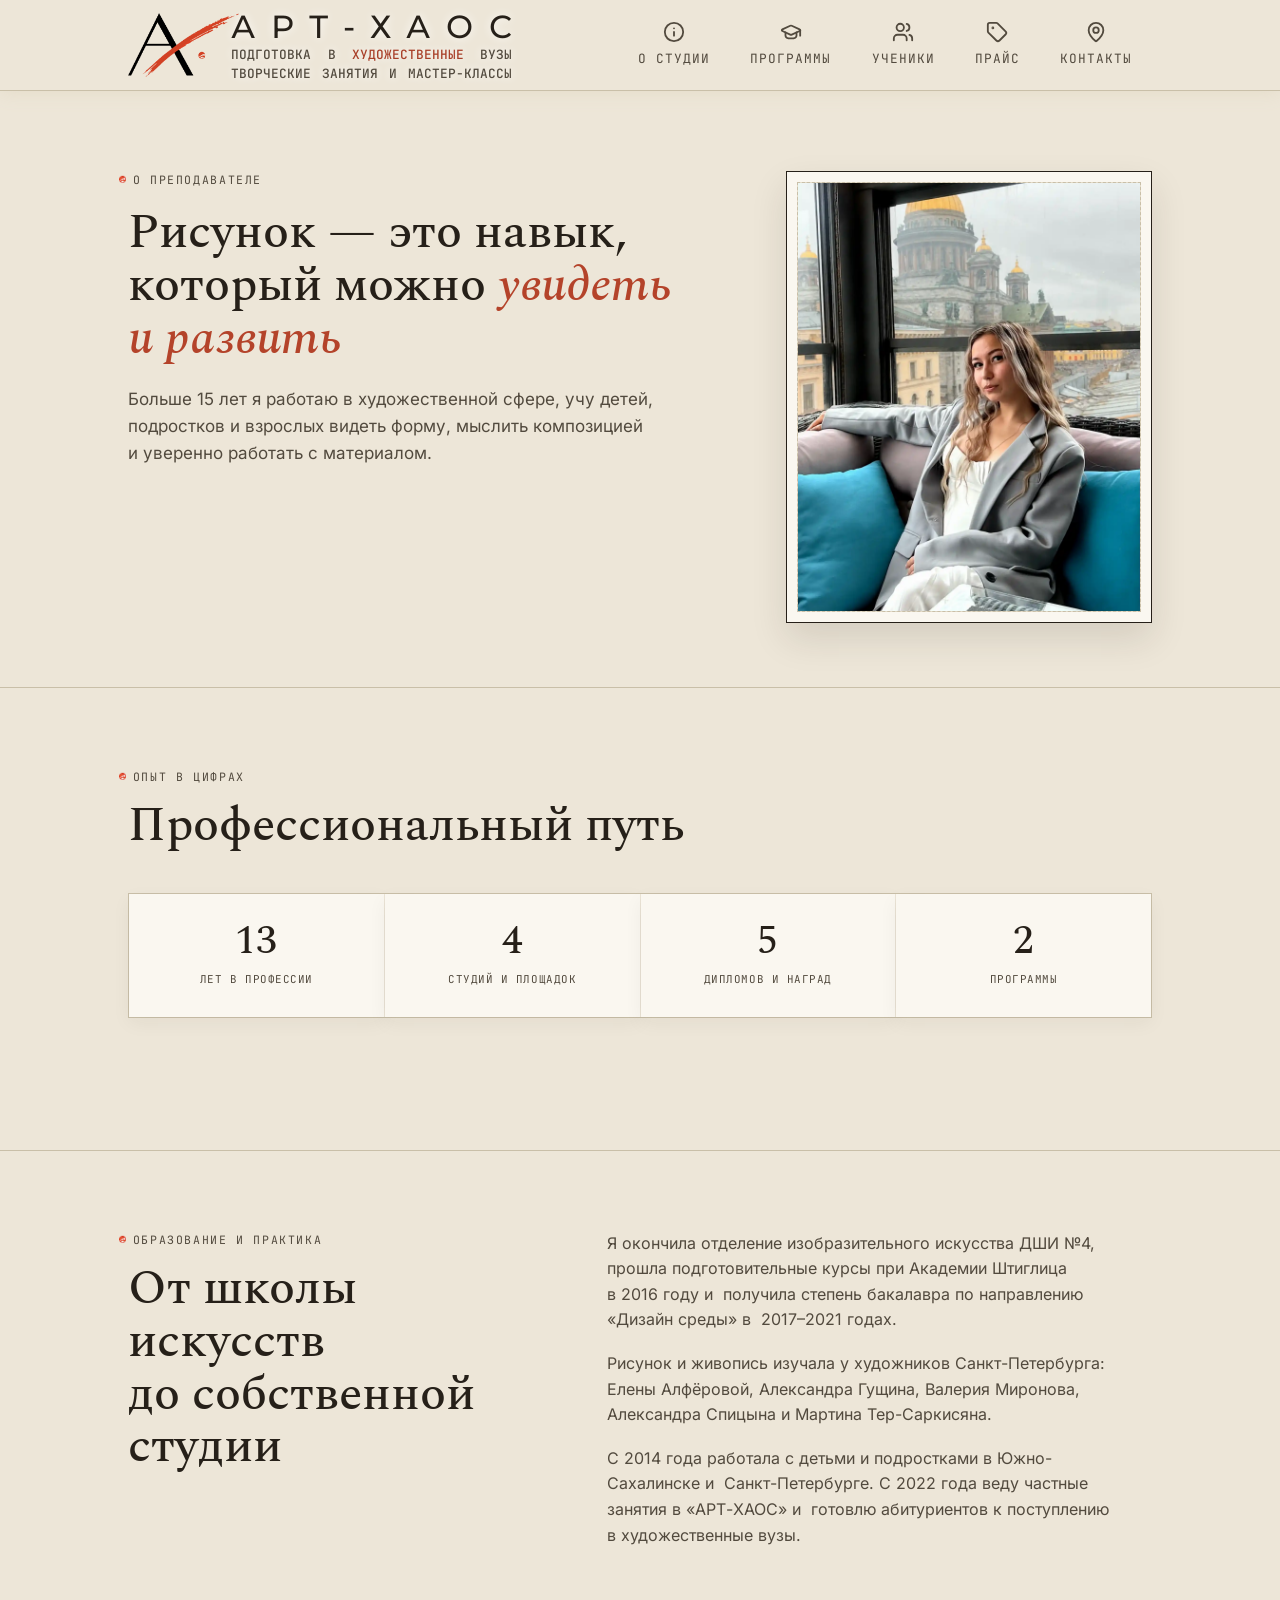
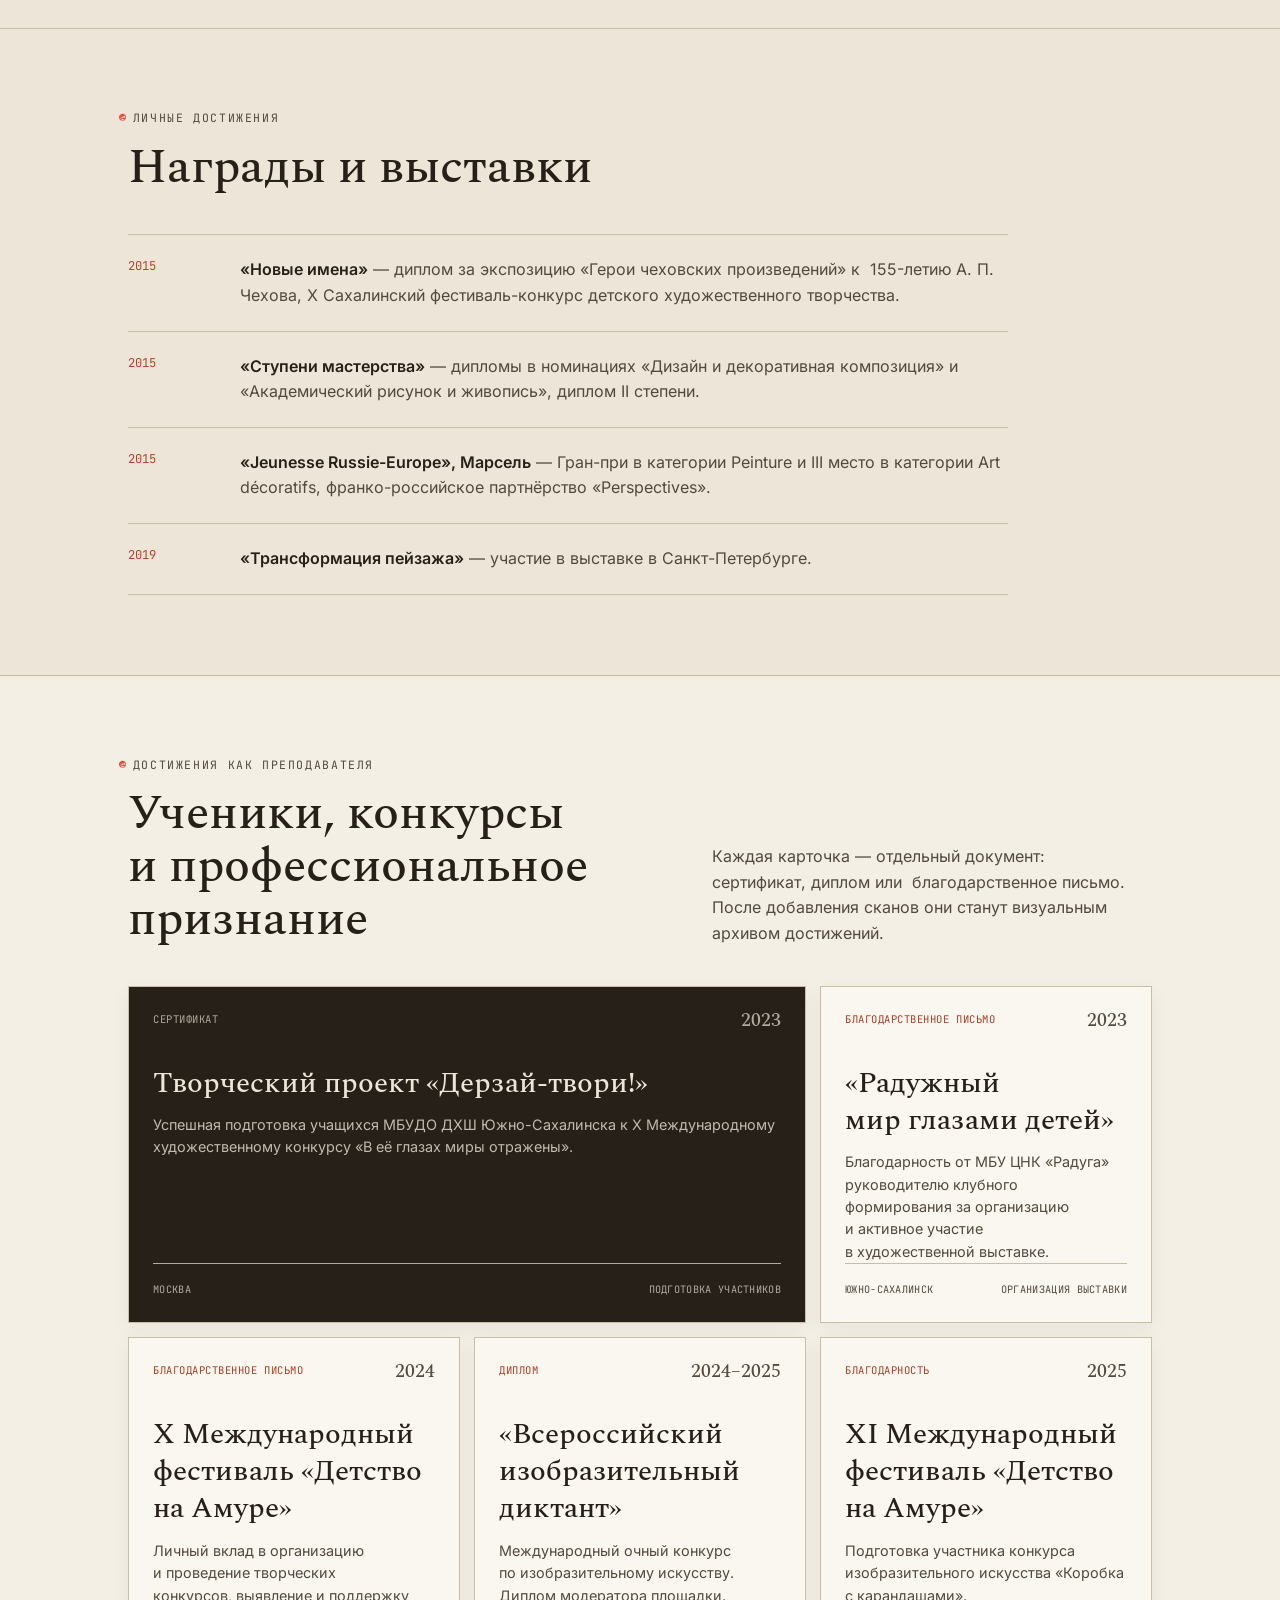
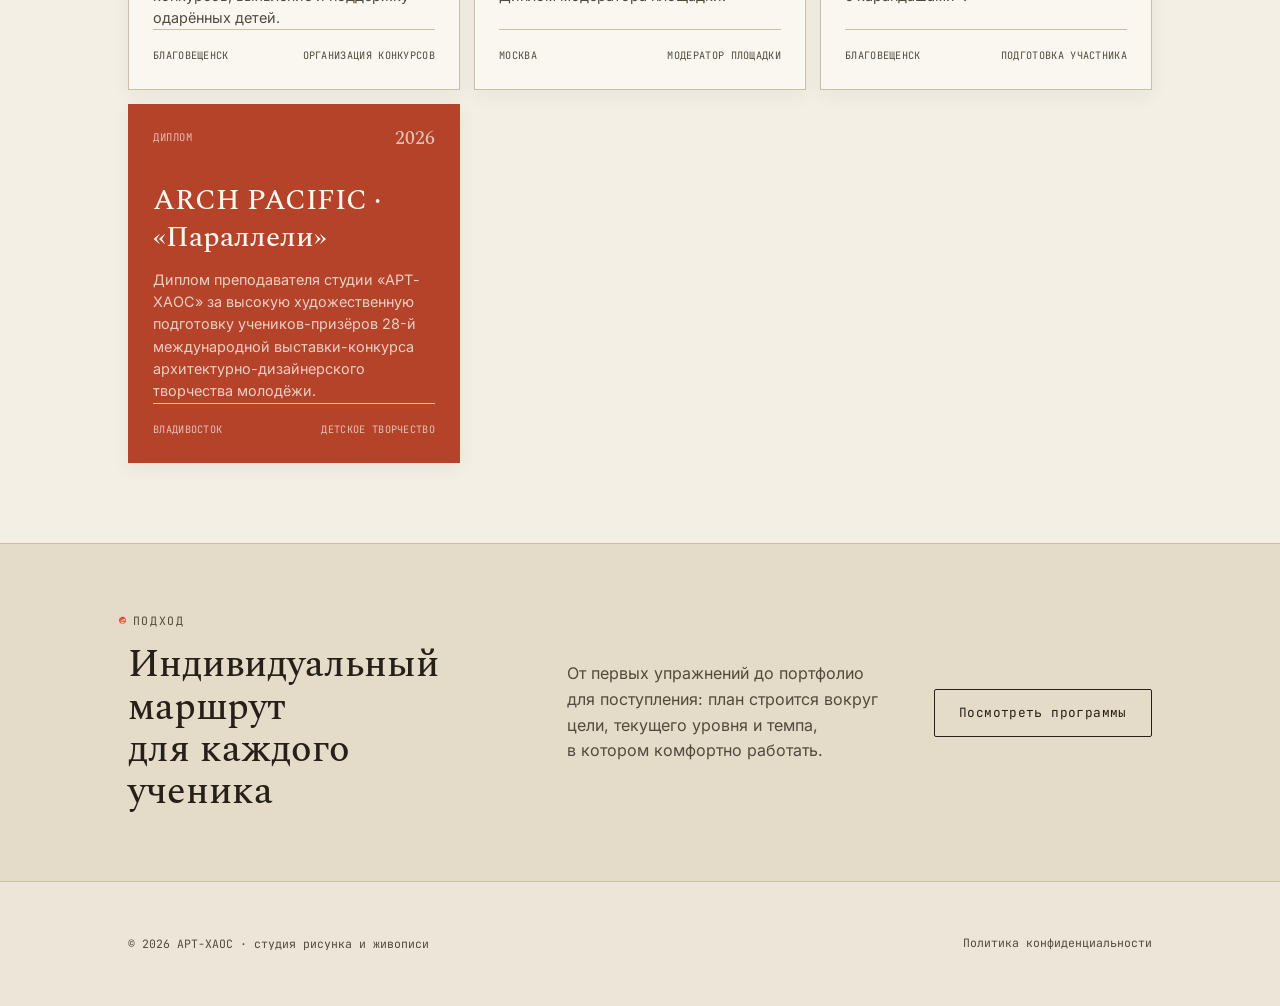
==== commit 222223da: "commit241126_1" ====
--- a/about/index.html
+++ b/about/index.html
@@ -1,7 +1,9 @@
 <!doctype html>
 <html lang="ru">
   <head>
-    <script>document.documentElement.classList.add("is-loading");</script>
+    <script>
+      document.documentElement.classList.add("is-loading");
+    </script>
     <meta charset="UTF-8" />
     <meta name="viewport" content="width=device-width, initial-scale=1.0" />
     <title>Обо мне — АРТ-ХАОС</title>
@@ -69,7 +71,13 @@
       type="font/woff2"
       crossorigin
     />
-    <link rel="preload" href="../assets/fonts/Montserrat-VariableFont_wght.woff2" as="font" type="font/woff2" crossorigin />
+    <link
+      rel="preload"
+      href="../assets/fonts/Montserrat-VariableFont_wght.woff2"
+      as="font"
+      type="font/woff2"
+      crossorigin
+    />
     <link rel="stylesheet" href="../assets/css/styles.css?v=32" />
   </head>
   <body>
@@ -88,13 +96,15 @@
             alt="Логотип АРТ-ХАОС"
             src="../assets/images/logo-mark.png"
           />
-          <span class="logo-text"
-            ><span class="logo-title">АРТ-ХАОС</span><small
-              >подготовка в
+          <span class="logo-text">
+            <span class="logo-title">АРТ-ХАОС</span>
+            <small>
+              подготовка в
               <span style="color: var(--red-text)">художественные</span>
-              вузы</small
-            ><small>творческие занятия и мастер-классы</small></span
-          >
+              вузы
+            </small>
+            <small>творческие занятия и мастер-классы</small>
+          </span>
         </a>
         <ul class="tabs" id="tabs">
           <li>
@@ -118,17 +128,19 @@
 
     <main id="main-content">
       <section class="about-hero">
-        <div class="wrap about-hero__grid">
+        <div class="wrap hero-grid reveal-group in-view">
           <div>
             <div class="eyebrow">
               <img
                 src="../assets/images/favicon-32x32.png"
                 class="logo-dot"
                 alt=""
-              />О преподавателе
+              />
+              О преподавателе
             </div>
             <h1 class="reveal">
-              Рисунок — это навык, который можно <em>увидеть и развить</em>.
+              Рисунок — это навык, который можно
+              <em>увидеть и развить</em>
             </h1>
             <p class="about-hero__lede reveal">
               Больше 15 лет я работаю в художественной сфере, учу детей,
@@ -140,15 +152,13 @@
             <div class="frame">
               <div class="ph">
                 <img
-                  src="../assets/images/me/2.jpg"
+                  src="../assets/images/teacher/photos/photo2.webp"
                   alt="Портрет преподавателя"
-                  width="1670"
-                  height="2282"
                   fetchpriority="high"
                 />
               </div>
             </div>
-            <span class="tag">Южно-Сахалинск · 15 лет в профессии</span>
+            <!-- <span class="tag">Южно-Сахалинск · 15 лет в профессии</span> -->
           </div>
         </div>
       </section>
@@ -161,7 +171,8 @@
                 src="../assets/images/favicon-32x32.png"
                 class="logo-dot"
                 alt=""
-              />Опыт в цифрах
+              />
+              Опыт в цифрах
             </div>
             <h2 id="facts-title">Профессиональный путь</h2>
           </div>
@@ -202,7 +213,8 @@
                 src="../assets/images/favicon-32x32.png"
                 class="logo-dot"
                 alt=""
-              />Образование и практика
+              />
+              Образование и практика
             </div>
             <h2 id="story-title">От школы искусств до собственной студии</h2>
           </div>
@@ -235,7 +247,8 @@
                 src="../assets/images/favicon-32x32.png"
                 class="logo-dot"
                 alt=""
-              />Личные достижения
+              />
+              Личные достижения
             </div>
             <h2 id="awards-title">Награды и выставки</h2>
           </div>
@@ -243,32 +256,33 @@
             <li>
               <span>2015</span>
               <p>
-                <strong>«Новые имена»</strong> — диплом за экспозицию «Герои
-                чеховских произведений» к 155-летию А. П. Чехова, X Сахалинский
-                фестиваль-конкурс детского художественного творчества.
+                <strong>«Новые имена»</strong>
+                — диплом за экспозицию «Герои чеховских произведений» к
+                155-летию А. П. Чехова, X Сахалинский фестиваль-конкурс детского
+                художественного творчества.
               </p>
             </li>
             <li>
               <span>2015</span>
               <p>
-                <strong>«Ступени мастерства»</strong> — дипломы в номинациях
-                «Дизайн и декоративная композиция» и «Академический рисунок и
-                живопись», диплом II степени.
+                <strong>«Ступени мастерства»</strong>
+                — дипломы в номинациях «Дизайн и декоративная композиция» и
+                «Академический рисунок и живопись», диплом II степени.
               </p>
             </li>
             <li>
               <span>2015</span>
               <p>
-                <strong>«Jeunesse Russie-Europe», Марсель</strong> — Гран-при в
-                категории Peinture и III место в категории Art décoratifs,
-                франко-российское партнёрство «Perspectives».
+                <strong>«Jeunesse Russie-Europe», Марсель</strong>
+                — Гран-при в категории Peinture и III место в категории Art
+                décoratifs, франко-российское партнёрство «Perspectives».
               </p>
             </li>
             <li>
               <span>2019</span>
               <p>
-                <strong>«Трансформация пейзажа»</strong> — участие в выставке в
-                Санкт-Петербурге.
+                <strong>«Трансформация пейзажа»</strong>
+                — участие в выставке в Санкт-Петербурге.
               </p>
             </li>
           </ol>
@@ -287,7 +301,8 @@
                   src="../assets/images/favicon-32x32.png"
                   class="logo-dot"
                   alt=""
-                />Достижения как преподавателя
+                />
+                Достижения как преподавателя
               </div>
               <h2 id="teaching-awards-title">
                 Ученики, конкурсы и профессиональное признание
@@ -302,8 +317,8 @@
           <div class="teaching-awards reveal-group">
             <article class="teaching-award teaching-award--featured">
               <div class="teaching-award__top">
-                <span class="document-type">Сертификат</span
-                ><time datetime="2023">2023</time>
+                <span class="document-type">Сертификат</span>
+                <time datetime="2023">2023</time>
               </div>
               <h3>Творческий проект «Дерзай-твори!»</h3>
               <p>
@@ -312,13 +327,14 @@
                 отражены».
               </p>
               <footer>
-                <span>Москва</span><span>Подготовка участников</span>
+                <span>Москва</span>
+                <span>Подготовка участников</span>
               </footer>
             </article>
             <article class="teaching-award">
               <div class="teaching-award__top">
-                <span class="document-type">Благодарственное письмо</span
-                ><time datetime="2023">2023</time>
+                <span class="document-type">Благодарственное письмо</span>
+                <time datetime="2023">2023</time>
               </div>
               <h3>«Радужный мир глазами детей»</h3>
               <p>
@@ -327,13 +343,14 @@
                 выставке.
               </p>
               <footer>
-                <span>Южно-Сахалинск</span><span>Организация выставки</span>
+                <span>Южно-Сахалинск</span>
+                <span>Организация выставки</span>
               </footer>
             </article>
             <article class="teaching-award">
               <div class="teaching-award__top">
-                <span class="document-type">Благодарственное письмо</span
-                ><time datetime="2024">2024</time>
+                <span class="document-type">Благодарственное письмо</span>
+                <time datetime="2024">2024</time>
               </div>
               <h3>X Международный фестиваль «Детство на Амуре»</h3>
               <p>
@@ -341,13 +358,14 @@
                 выявление и поддержку одарённых детей.
               </p>
               <footer>
-                <span>Благовещенск</span><span>Организация конкурсов</span>
+                <span>Благовещенск</span>
+                <span>Организация конкурсов</span>
               </footer>
             </article>
             <article class="teaching-award">
               <div class="teaching-award__top">
-                <span class="document-type">Диплом</span
-                ><time datetime="2024">2024–2025</time>
+                <span class="document-type">Диплом</span>
+                <time datetime="2024">2024–2025</time>
               </div>
               <h3>«Всероссийский изобразительный диктант»</h3>
               <p>
@@ -355,13 +373,14 @@
                 Диплом модератора площадки.
               </p>
               <footer>
-                <span>Москва</span><span>Модератор площадки</span>
+                <span>Москва</span>
+                <span>Модератор площадки</span>
               </footer>
             </article>
             <article class="teaching-award">
               <div class="teaching-award__top">
-                <span class="document-type">Благодарность</span
-                ><time datetime="2025">2025</time>
+                <span class="document-type">Благодарность</span>
+                <time datetime="2025">2025</time>
               </div>
               <h3>XI Международный фестиваль «Детство на Амуре»</h3>
               <p>
@@ -369,13 +388,14 @@
                 «Коробка с карандашами».
               </p>
               <footer>
-                <span>Благовещенск</span><span>Подготовка участника</span>
+                <span>Благовещенск</span>
+                <span>Подготовка участника</span>
               </footer>
             </article>
             <article class="teaching-award teaching-award--accent">
               <div class="teaching-award__top">
-                <span class="document-type">Диплом</span
-                ><time datetime="2026">2026</time>
+                <span class="document-type">Диплом</span>
+                <time datetime="2026">2026</time>
               </div>
               <h3>ARCH PACIFIC · «Параллели»</h3>
               <p>
@@ -385,7 +405,8 @@
                 молодёжи.
               </p>
               <footer>
-                <span>Владивосток</span><span>Детское творчество</span>
+                <span>Владивосток</span>
+                <span>Детское творчество</span>
               </footer>
             </article>
           </div>
--- a/assets/css/styles.css
+++ b/assets/css/styles.css
@@ -686,7 +686,7 @@
   display: grid;
   grid-template-columns: 1.25fr 0.75fr;
   gap: 48px;
-  align-items: center;
+  align-items: start;
 }
 .hero h1 {
   margin: 18px 0 20px;
@@ -938,7 +938,7 @@
   display: grid;
   grid-template-columns: minmax(0, 1fr) min(100%, 440px);
   gap: clamp(24px, 4vw, 56px);
-  align-items: center;
+  align-items: start;
 }
 .carousel-grid-right > .carousel,
 .carousel-grid-left > .carousel {
@@ -1626,7 +1626,7 @@
   z-index: 2;
 }
 .about-hero {
-  padding: clamp(48px, 7.86vw, 88px) 0 clamp(44px, 6.79vw, 76px);
+  padding: clamp(28px, 4.29vw, 48px) 0px clamp(20px, 2.86vw, 32px);
 }
 .about-hero__grid {
   display: grid;
@@ -1979,7 +1979,6 @@
   font-size: var(--fs-title);
 }
 .page-hero__lede {
-  max-width: 64ch;
   margin: 0;
   color: var(--ink-soft);
   font-size: 1.06rem;
